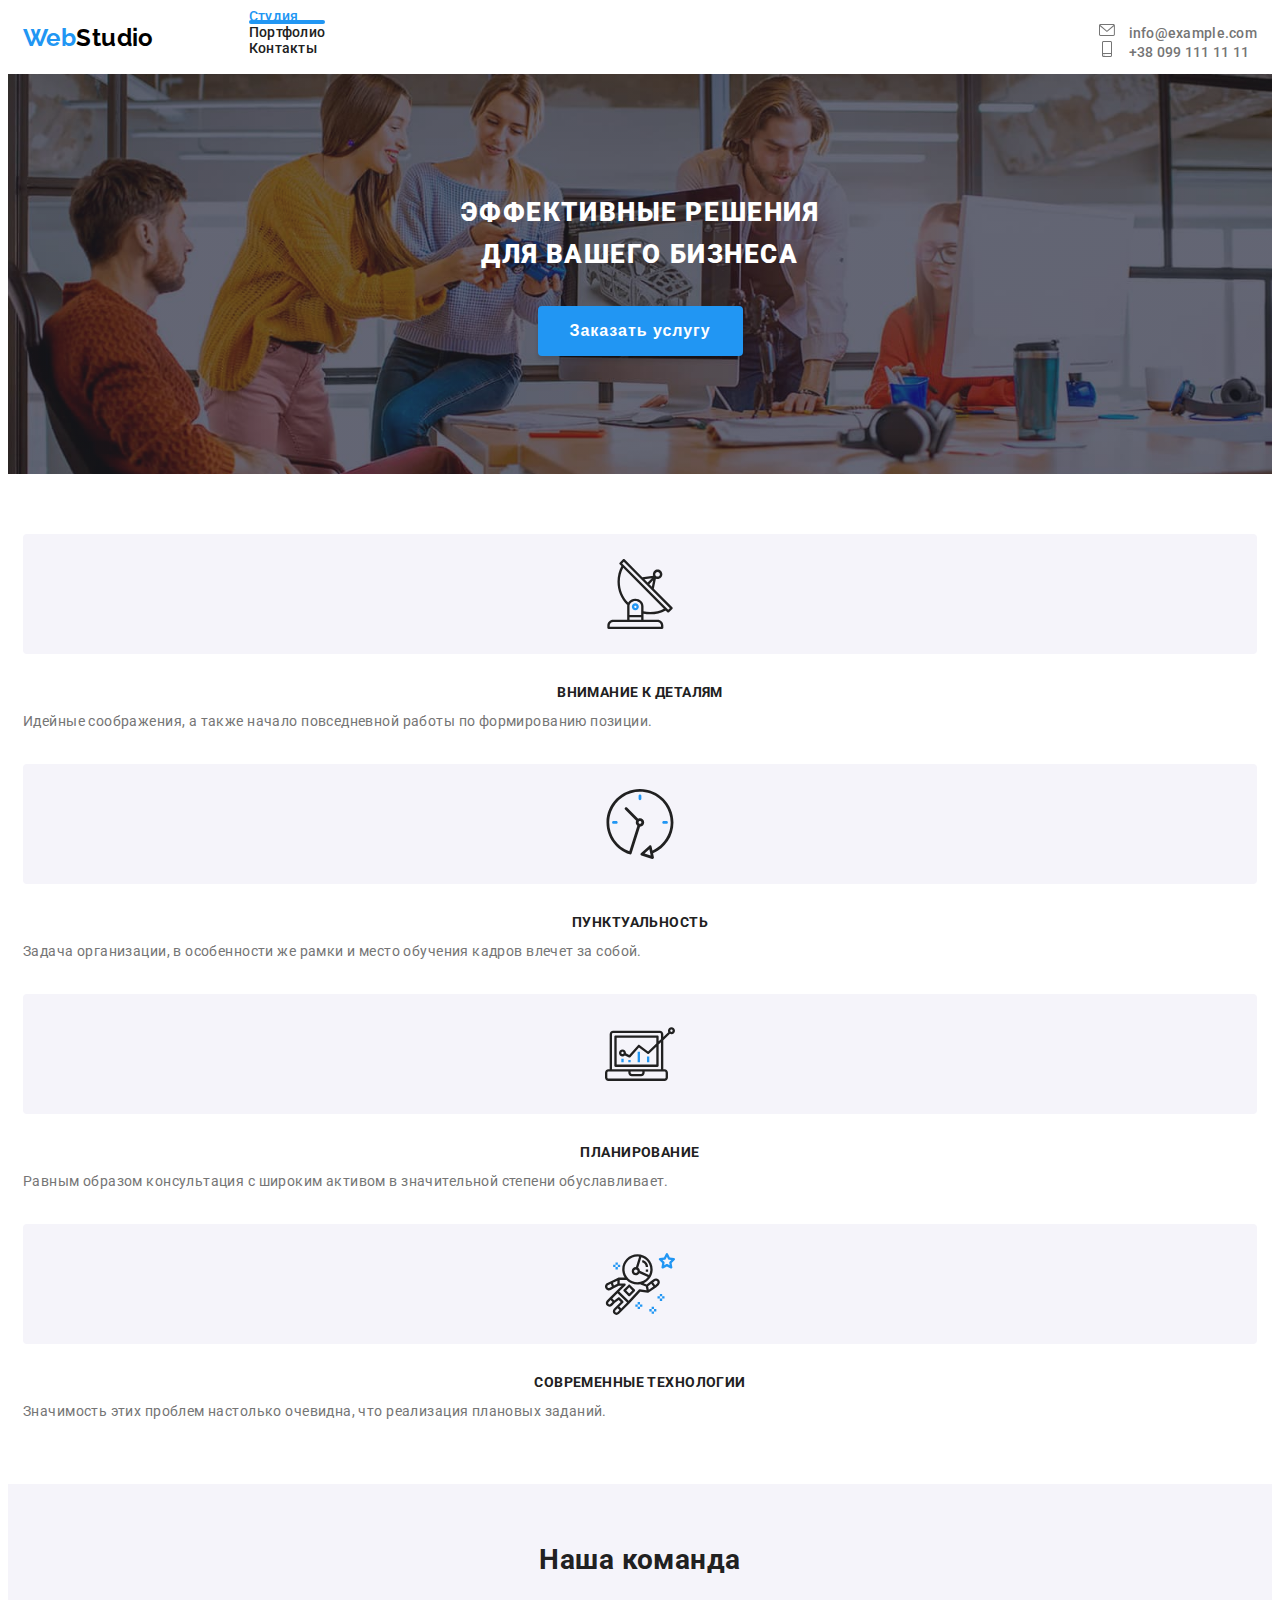
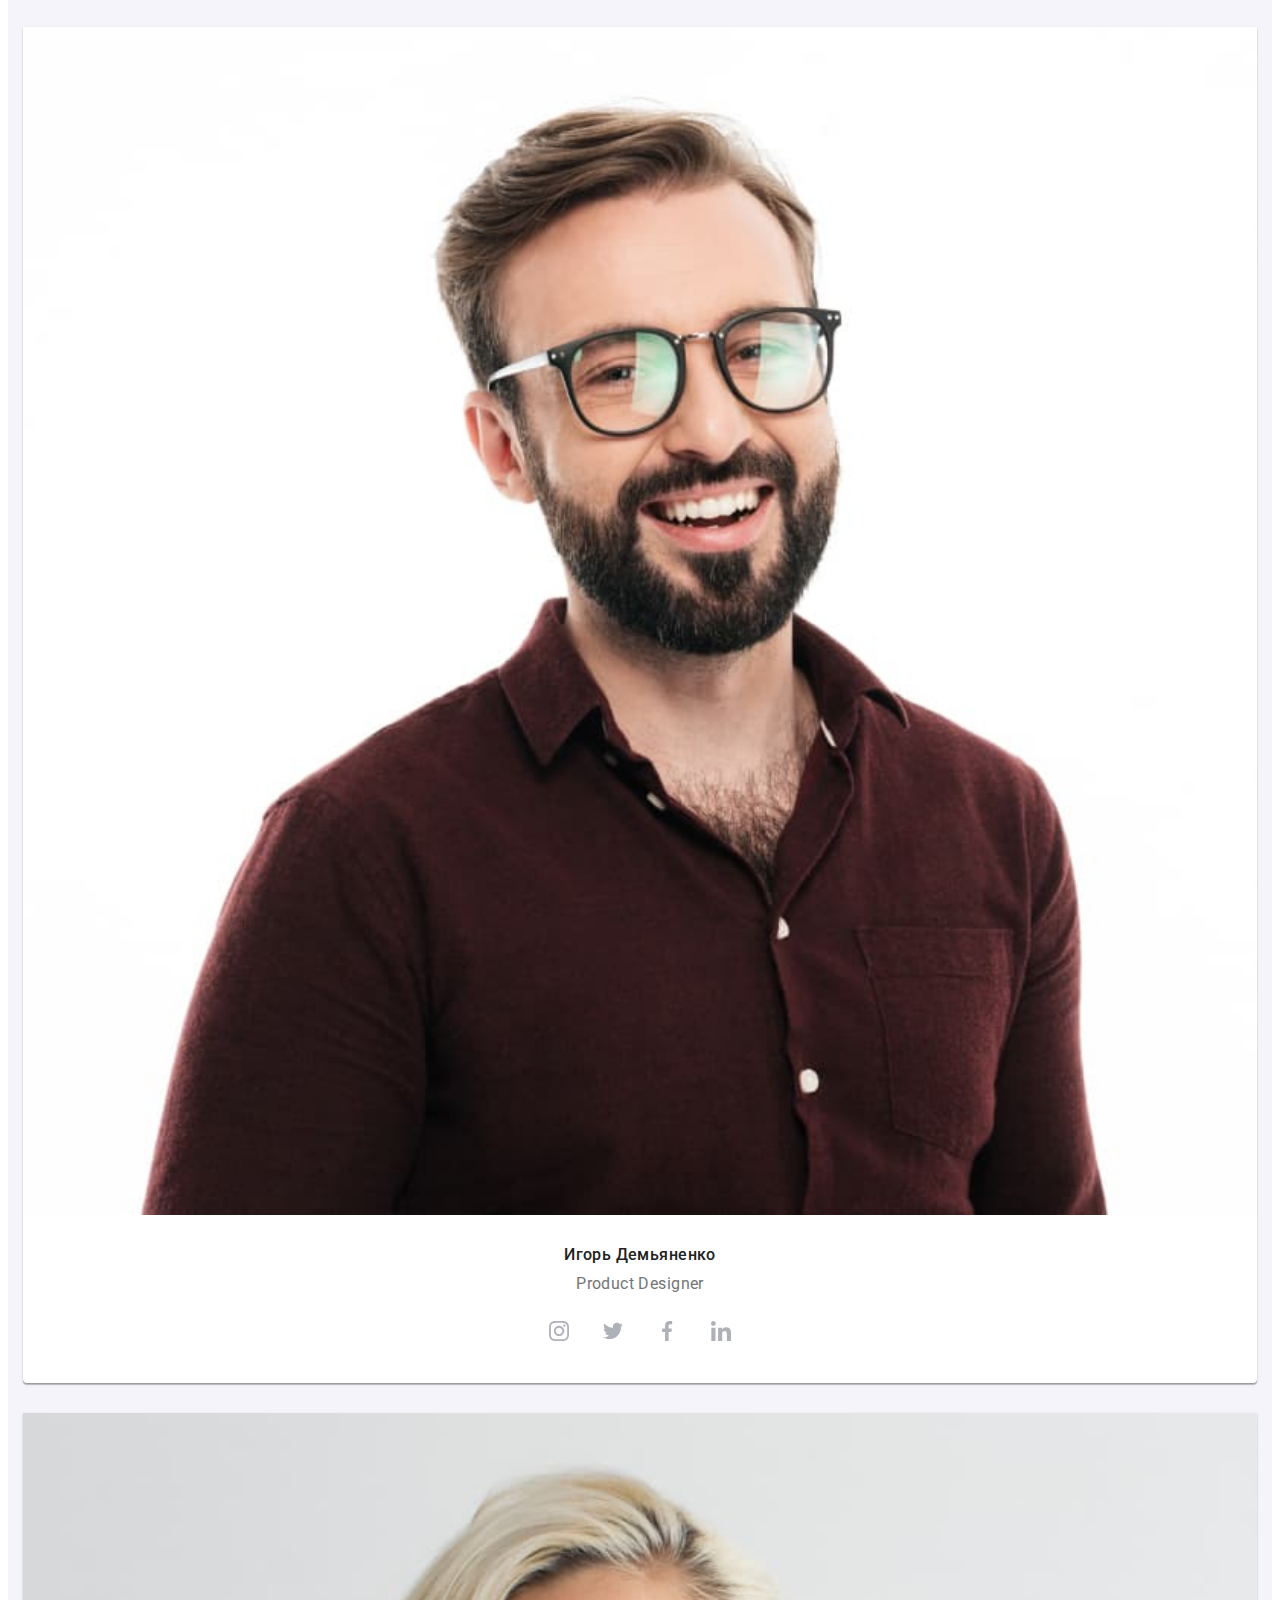
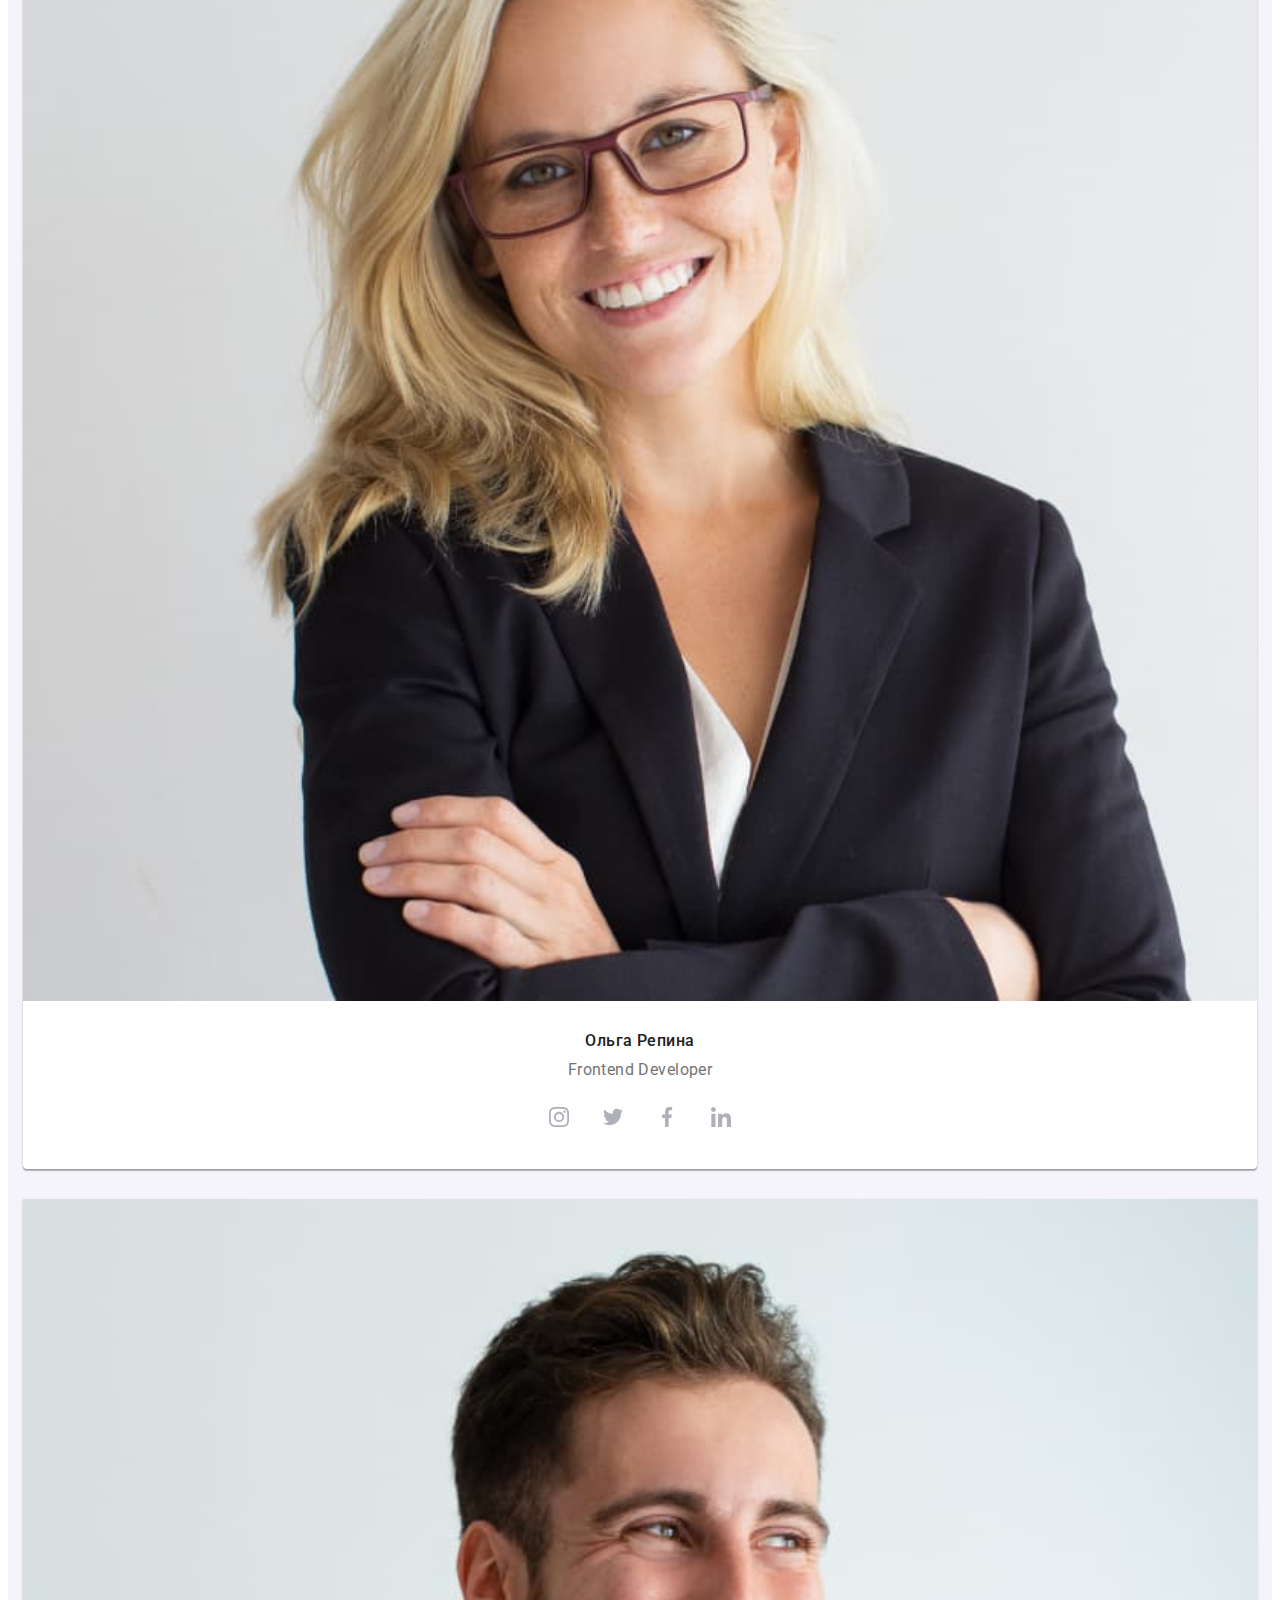
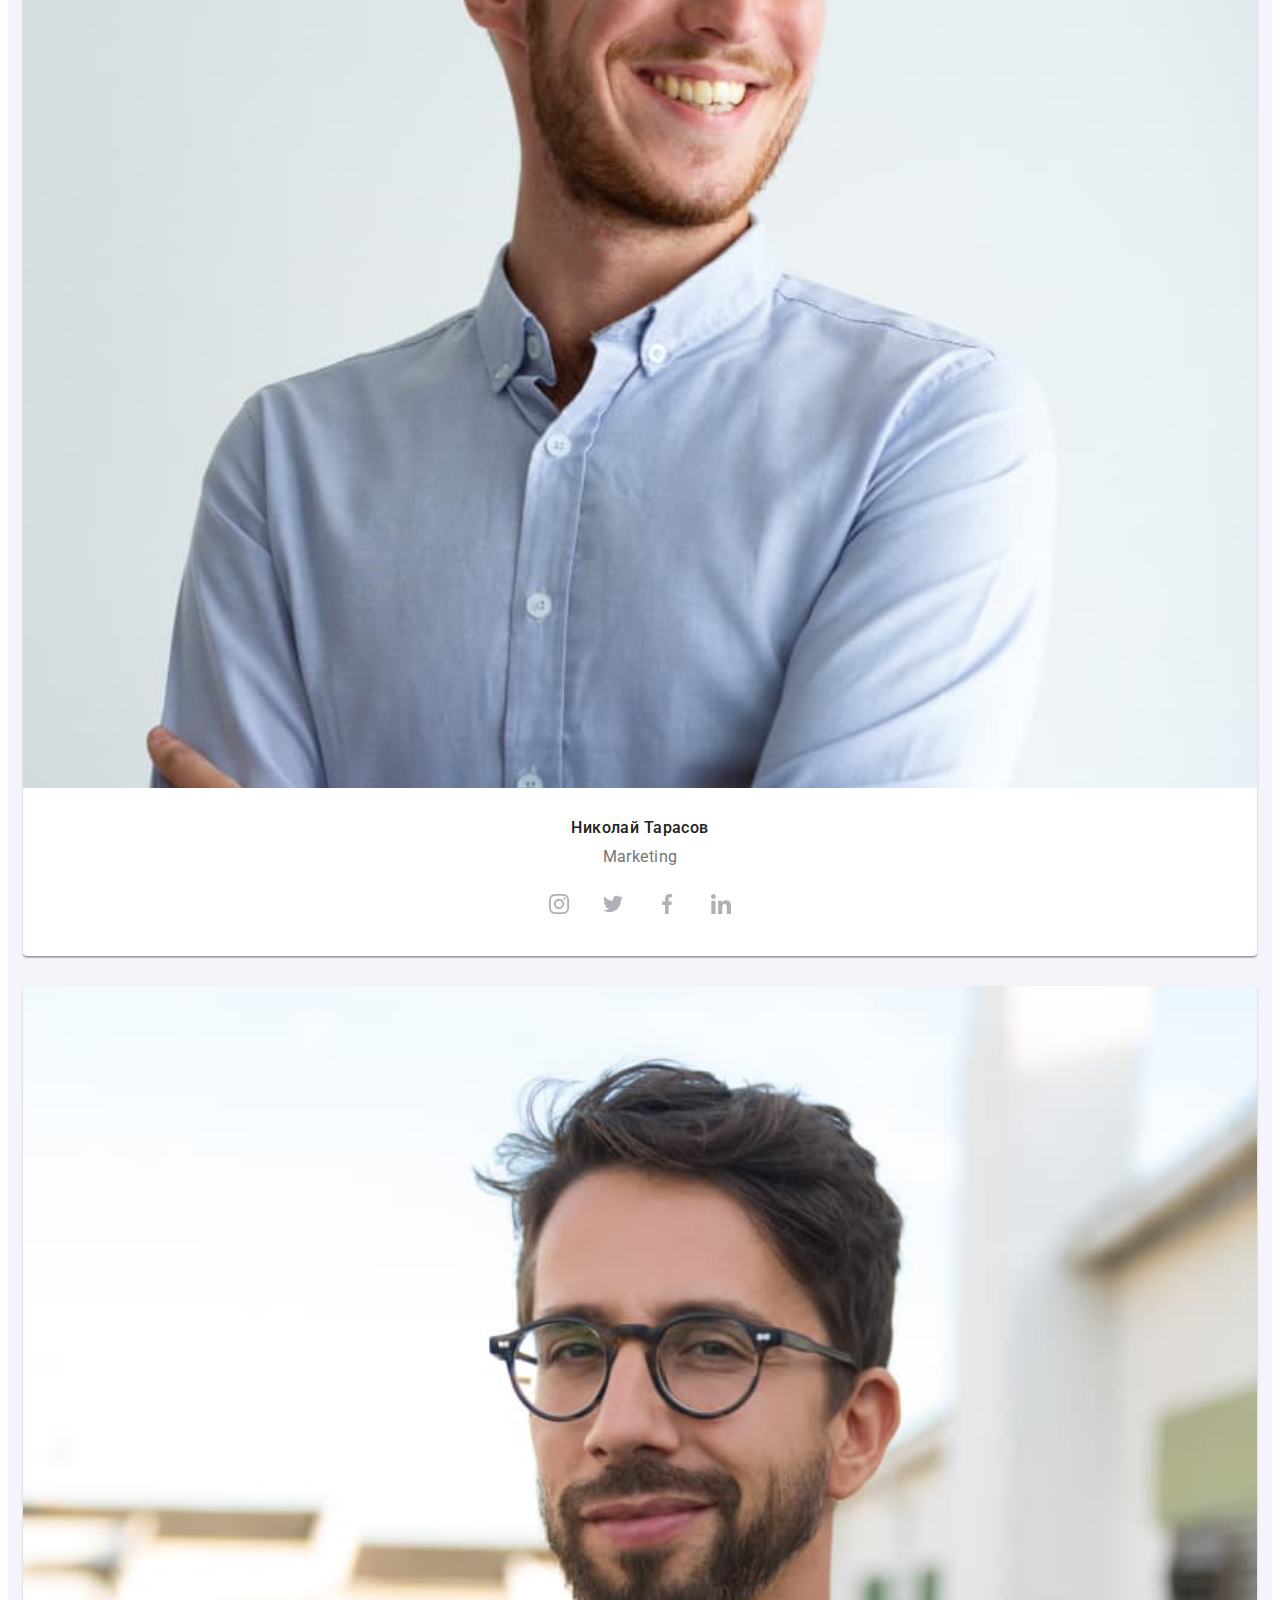
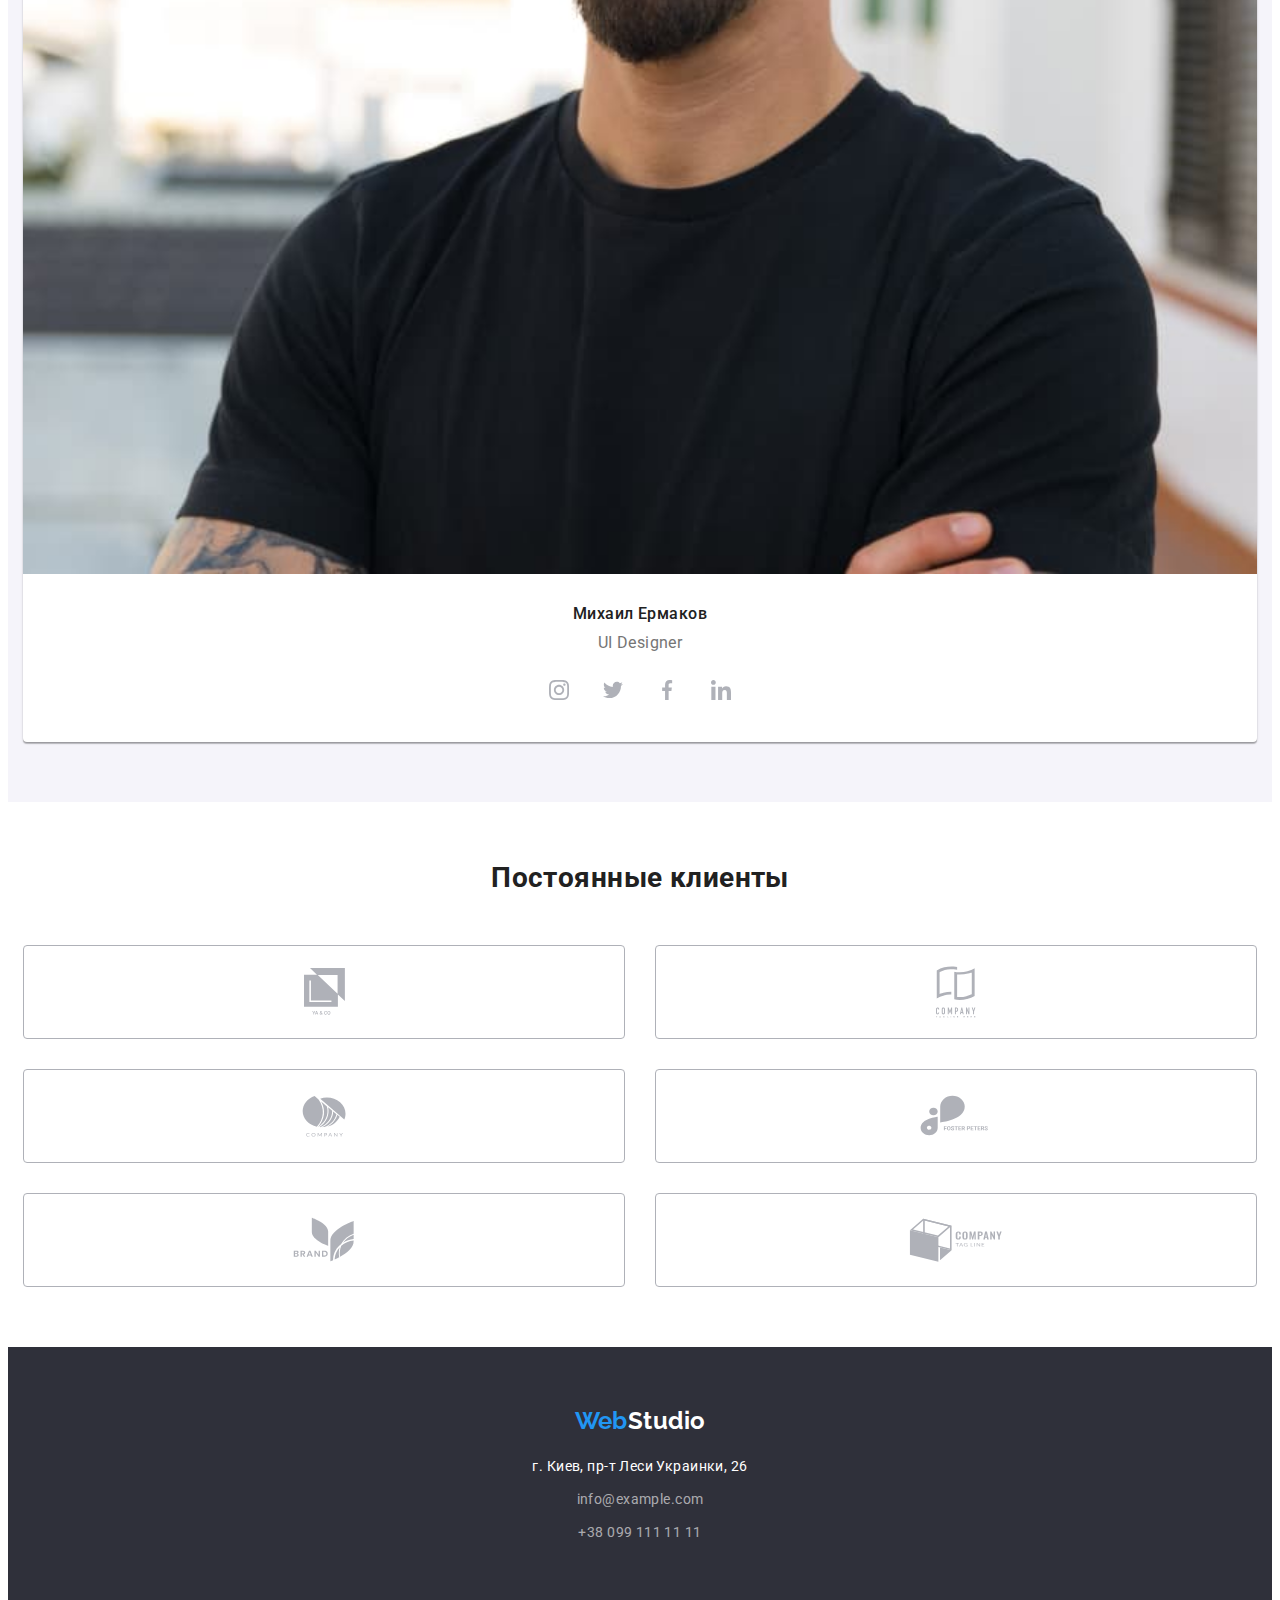
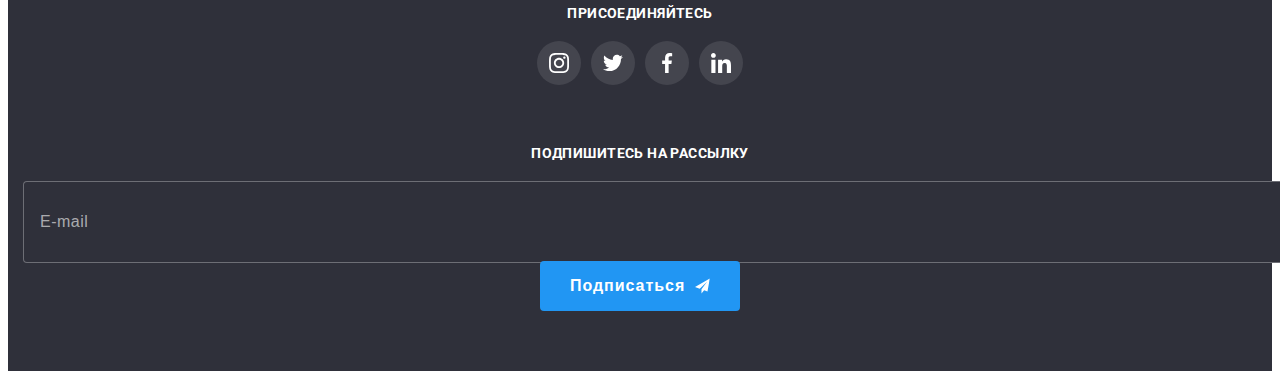
==== index.html @ 0d7229c4 "mobile step 1" ====
<!DOCTYPE html>
<html lang="ru">
  <head>
    <meta charset="UTF-8" />
    <meta http-equiv="X-UA-Compatible" content="IE=edge" />
    <meta name="viewport" content="width=device-width, initial-scale=1.0" />
    <!-- Fonts -->
    <link rel="preconnect" href="https://fonts.googleapis.com" />
    <link rel="preconnect" href="https://fonts.gstatic.com" crossorigin />
    <link
      href="https://fonts.googleapis.com/css2?family=Raleway:wght@700&family=Roboto:wght@400;500;700;900&display=swap"
      rel="stylesheet"
    />
    <!-- Nomalize -->
    <!-- <link rel="stylesheet" type="text/css" href="./css/normalize.css" /> -->
    <link
      rel="stylesheet"
      href="https://cdnjs.cloudflare.com/ajax/libs/modern-normalize/1.1.0/modern-normalize.min.css"
      integrity="sha512-wpPYUAdjBVSE4KJnH1VR1HeZfpl1ub8YT/NKx4PuQ5NmX2tKuGu6U/JRp5y+Y8XG2tV+wKQpNHVUX03MfMFn9Q=="
      crossorigin="anonymous"
      referrerpolicy="no-referrer"
    />
    <!-- Styles -->
    <!-- <link rel="stylesheet" type="text/css" href="./css/styles.css" /> -->
    <link rel="stylesheet" type="text/css" href="./css/main.min.css">
    <title>WebStudio</title>
  </head>

  <body>
    <header class="page-header">
      <div class="page-header__container container">
        <a href="./" class="site-logo page-header__site-logo">
          Web<span class="site-logo--dark">Studio</span>
        </a>
        <button 
          class="menu-button"
          type="button" 
          aria-expanded="false"
          aria-controls="menu-container"
          data-menu-button>
          <svg 
            class="menu" 
            width="32" 
            height="32" 
            aria-label="Переключатель мобильного меню">
            <use class="icon-close" href="./images/icon.svg#close" />
            <use class="icon-menu" href="./images/icon.svg#menu" />
          </svg>
        </button>
        <div class="menu-container" id="menu-container" data-menu>
          <nav class="site-navigation">
            <ul class="site-navigation__list">
              <li class="site-navigation__item">
                <a href="./" class="site-navigation__link page-header__link current"> Студия</a>
              </li>
              <li class="site-navigation__item">
                <a href="./portfolio.html" class="site-navigation__link page-header__link">Портфолио</a>
              </li>
              <li class="site-navigation__item">
                <a href="#" class="site-navigation__link page-header__link">Контакты</a>
              </li>
            </ul>
          </nav>
          <ul class="contacts">
            <li class="contacts__item">
              <a href="mailto:info@example.com" class="contacts__link page-header__link">
                <svg class="contacts__icon" width="16" height="16">
                  <use href="./images/icon.svg#envelope" />
                </svg>
                info@example.com
              </a>
            </li>
            <li class="contacts__item">
              <a href="tel:+380991111111" class="contacts__link page-header__link">
                <svg class="contacts__icon" width="16" height="16">
                  <use href="./images/icon.svg#smartphone" />
                </svg>
                +38 099 111 11 11
              </a>
            </li>
          </ul>
        </div>
      </div>
    </header>
    <main>
      <section class="primary">
        <div class="primary__container container">
          <h1 class="primary__title">
            Эффективные решения <br/> для вашего бизнеса
          </h1>
          <button class="primary__button" type="button" data-modal-open>
            Заказать услугу
          </button>
        </div>
      </section>
      <section class="our-edge">
        <div class="container">
          <h2 class="visually-hidden">Наши преимущества</h2>
          <ul class="our-edge__list">
            <li class="our-edge__item">
              <div class="our-edge__icon-thumb">
                <svg class="our-edge__icon" width="70" height="70">
                  <use href="./images/icon.svg#antenna" />
                </svg>
              </div>
              <h3 class="our-edge__title">Внимание к деталям</h3>
              <p class="our-edge__description">
                Идейные соображения, а также начало повседневной работы по
                формированию позиции.
              </p>
            </li>
            <li class="our-edge__item">
              <div class="our-edge__icon-thumb">
                <svg class="our-edge__icon" width="70" height="70">
                  <use href="./images/icon.svg#clock"/>
                </svg>
              </div>
              <h3 class="our-edge__title">Пунктуальность</h3>
              <p class="our-edge__description">
                Задача организации, в особенности же рамки и место обучения
                кадров влечет за собой.
              </p>
            </li>
            <li class="our-edge__item">
              <div class="our-edge__icon-thumb">
                <svg class="our-edge__icon" width="70" height="70">
                  <use href="./images/icon.svg#diagram" />
                </svg>
              </div>
              <h3 class="our-edge__title">Планирование</h3>
              <p class="our-edge__description">
                Равным образом консультация с широким активом в значительной
                степени обуславливает.
              </p>
            </li>
            <li class="our-edge__item">
              <div class="our-edge__icon-thumb">
                <svg class="our-edge__icon" width="70" height="70">
                  <use href="./images/icon.svg#astronaut" />
                </svg>
              </div> 
              <h3 class="our-edge__title">Современные технологии</h3>
              <p class="our-edge__description">
                Значимость этих проблем настолько очевидна, что реализация
                плановых заданий.
              </p>
            </li>
          </ul>
        </div>
      </section>
      <section class="whot-do">
        <div class="container">
          <h2 class="whot-do__title">Чем мы занимаемся</h2>
          <ul class="whot-do__list">
            <li class="whot-do__item">
              <div class="whot-do__thumb">
                <img
                src="./images//whot-do/box_1.jpg"
                alt="Изображение разработки десктопного приложения"
                width="370"
                />
                <p class="whot-do__text">Десктопные приложения</p>
              </div>
            </li>
            <li class="whot-do__item">
              <div class="whot-do__thumb">
                <img
                src="./images//whot-do/box_2.jpg"
                alt="Изображение разработки мобильного приложения"
                width="370"
                />
                <p class="whot-do__text">Мобильные приложения</p>
            </div>
            </li>
            <li class="whot-do__item">
              <div class="whot-do__thumb">
                <img
                src="./images//whot-do/box_3.jpg"
                alt="Изображение разработки дизайна"
                width="370"
                />
                <p class="whot-do__text">Дизайнерские решения</p>
            </div>
            </li>
          </ul>
        </div>
      </section>
      <section class="our-team">
        <div class="container">
          <h2 class="our-team__title">Наша команда</h2>
          <ul class="our-team__list">
            <li class="our-team__item">
              <div class="team-membem">
                <img
                  class="team-member__photo"
                  src="./images/team/team_img_1.jpg"
                  alt="Фотография специалиста Игоря Демьяненко"
                  width="270"
                />
                <div class="team-member__description">
                  <h3 class="team-member__title">Игорь Демьяненко</h3>
                  <p lang="en" class="team-member__position">Product Designer</p>
                  <ul class="social-contacts">
                    <li class="social-contacts__item">
                      <a
                        class="social-link team-member__social-link"
                        href="https://www.instagram.com"
                        target="_blank"
                        rel="noopener noreferrer"
                        aria-label="instagram"
                      >
                        <svg class="social-link__icon" width="20" height="20">
                          <use href="./images/icon.svg#instagram" />
                        </svg>
                      </a>
                    </li>
                    <li class="social-contacts__item">
                      <a
                        class="social-link team-member__social-link"
                        href="https://twitter.com"
                        target="_blank"
                        rel="noopener noreferrer"
                        aria-label="twitter"
                      >
                        <svg class="social-link__icon" width="20" height="20">
                          <use href="./images/icon.svg#twitter" />
                        </svg>
                      </a>
                    </li>
                    <li class="social-contacts__item">
                      <a
                        class="social-link team-member__social-link"
                        href="https://www.facebook.com"
                        target="_blank"
                        rel="noopener noreferrer"
                        aria-label="facebook"
                      >
                        <svg class="social-link__icon" width="20" height="20">
                          <use href="./images/icon.svg#facebook" />
                        </svg>
                      </a>
                    </li>
                    <li class="social-contacts__item">
                      <a
                        class="social-link team-member__social-link"
                        href="https://www.linkedin.com"
                        target="_blank"
                        rel="noopener noreferrer"
                        aria-label="linkedin"
                      >
                        <svg class="social-link__icon" width="20" height="20">
                          <use href="./images/icon.svg#linkedin" />
                        </svg>
                      </a>
                    </li>
                  </ul>
                </div>
              </div>
            </li>
            <li class="our-team__item">
              <div class="team-member">
                <img
                class="team-member__photo"
                src="./images/team/team_img_2.jpg"
                alt="Фотография специалиста Ольги Репиной"
                width="270"
                />
                <div class="team-member__description">
                  <h3 class="team-member__title">Ольга Репина</h3>
                  <p lang="en" class="team-member__position">Frontend Developer</p>
                  <ul class="social-contacts">
                    <li class="social-contacts__item">
                      <a
                        class="social-link team-member__social-link"
                        href="https://www.instagram.com"
                        target="_blank"
                        rel="noopener noreferrer"
                        aria-label="instagram"
                      >
                        <svg class="social-link__icon" width="20" height="20">
                          <use href="./images/icon.svg#instagram" />
                        </svg>
                      </a>
                    </li>
                    <li class="social-contacts__item">
                      <a
                        class="social-link team-member__social-link"
                        href="https://twitter.com"
                        target="_blank"
                        rel="noopener noreferrer"
                        aria-label="twitter"
                      >
                        <svg class="social-link__icon" width="20" height="20">
                          <use href="./images/icon.svg#twitter" />
                        </svg>
                      </a>
                    </li>
                    <li class="social-contacts__item">
                      <a
                        class="social-link team-member__social-link"
                        href="https://www.facebook.com"
                        target="_blank"
                        rel="noopener noreferrer"
                        aria-label="facebook"
                      >
                        <svg class="social-link__icon" width="20" height="20">
                          <use href="./images/icon.svg#facebook" />
                        </svg>
                      </a>
                    </li>
                    <li class="social-contacts__item">
                      <a
                        class="social-link team-member__social-link"
                        href="https://www.linkedin.com"
                        target="_blank"
                        rel="noopener noreferrer"
                        aria-label="linkedin"
                      >
                        <svg class="social-link__icon" width="20" height="20">
                          <use href="./images/icon.svg#linkedin" />
                        </svg>
                      </a>
                    </li>
                  </ul>
              </div>
              </div>
            </li>
            <li class="our-team__item">
              <div class="team-member">
                <img
                class="team-member__photo"
                src="./images/team/team_img_3.jpg"
                alt="Фотография специалиста Николая Тарасова"
                width="270"
                />
                <div class="team-member__description">
                  <h3 class="team-member__title">Николай Тарасов</h3>
                  <p lang="en" class="team-member__position">Marketing</p>
                  <ul class="social-contacts">
                    <li class="social-contacts__item">
                      <a
                        class="social-link team-member__social-link"
                        href="https://www.instagram.com"
                        target="_blank"
                        rel="noopener noreferrer"
                        aria-label="instagram"
                      >
                        <svg class="social-link__icon" width="20" height="20">
                          <use href="./images/icon.svg#instagram" />
                        </svg>
                      </a>
                    </li>
                    <li class="social-contacts__item">
                      <a
                        class="social-link team-member__social-link"
                        href="https://twitter.com"
                        target="_blank"
                        rel="noopener noreferrer"
                        aria-label="twitter"
                      >
                        <svg class="social-link__icon" width="20" height="20">
                          <use href="./images/icon.svg#twitter" />
                        </svg>
                      </a>
                    </li>
                    <li class="social-contacts__item">
                      <a
                        class="social-link team-member__social-link"
                        href="https://www.facebook.com"
                        target="_blank"
                        rel="noopener noreferrer"
                        aria-label="facebook"
                      >
                        <svg class="social-link__icon" width="20" height="20">
                          <use href="./images/icon.svg#facebook" />
                        </svg>
                      </a>
                    </li>
                    <li class="social-contacts__item">
                      <a
                        class="social-link team-member__social-link"
                        href="https://www.linkedin.com"
                        target="_blank"
                        rel="noopener noreferrer"
                        aria-label="linkedin"
                      >
                        <svg class="social-link__icon" width="20" height="20">
                          <use href="./images/icon.svg#linkedin" />
                        </svg>
                      </a>
                    </li>
                  </ul>
                </div>
              </div>
            </li>
            <li class="our-team__item">
              <div class="team-member">
                <img
                class="team-member__photo"
                src="./images/team/team_img_4.jpg"
                alt="Фотография специалиста Михаила Ермакова"
                width="270"
                />
                <div class="team-member__description">
                  <h3 class="team-member__title">Михаил Ермаков</h3>
                  <p lang="en" class="team-member__position">UI Designer</p>
                  <ul class="social-contacts">
                    <li class="social-contacts__item">
                      <a
                        class="social-link team-member__social-link"
                        href="https://www.instagram.com"
                        target="_blank"
                        rel="noopener noreferrer"
                        aria-label="instagram"
                      >
                        <svg class="contacts-social__icon" width="20" height="20">
                          <use href="./images/icon.svg#instagram" />
                        </svg>
                      </a>
                    </li>
                    <li class="social-contacts__item">
                      <a
                        class="social-link team-member__social-link"
                        href="https://twitter.com"
                        target="_blank"
                        rel="noopener noreferrer"
                        aria-label="twitter"
                      >
                        <svg class="social-link__icon" width="20" height="20">
                          <use href="./images/icon.svg#twitter" />
                        </svg>
                      </a>
                    </li>
                    <li class="social-contacts__item">
                      <a
                        class="social-link team-member__social-link"
                        href="https://www.facebook.com"
                        target="_blank"
                        rel="noopener noreferrer"
                        aria-label="facebook"
                      >
                        <svg class="contacts-social__icon" width="20" height="20">
                          <use href="./images/icon.svg#facebook" />
                        </svg>
                      </a>
                    </li>
                    <li class="social-contacts__item">
                      <a
                        class="social-link team-member__social-link"
                        href="https://www.linkedin.com"
                        target="_blank"
                        rel="noopener noreferrer"
                        aria-label="linkedin"
                      >
                        <svg class="social-link__icon" width="20" height="20">
                          <use href="./images/icon.svg#linkedin" />
                        </svg>
                      </a>
                    </li>
                  </ul>
                </div>
              </div>
            </li>
          </ul>
        </div>
      </section>
      <section class="our-clients">
        <div class="container">
          <h3 class="our-clients__title">Постоянные клиенты</h3>
          <ul class="our-clients__list">
            <li class="our-clients__item">
              <a class="our-client" href="#" aria-label="company one">
                <svg class="our-client__icon" width="41" height="47">
                  <use href="./images/icon.svg#logo-1" />
                </svg>
              </a>
            </li>
            <li class="our-clients__item">
              <a class="our-client" href="#" aria-label="company two">
                <svg class="our-client__icon" width="40" height="52">
                  <use href="./images/icon.svg#logo-2" />
                </svg>
              </a>
            </li>
            <li class="our-clients__item">
              <a class="our-client" href="#" aria-label="company three">
                <svg class="our-client__icon" width="44" height="42">
                  <use href="./images/icon.svg#logo-3" />
                </svg>
              </a>
            </li>
            <li class="our-clients__item">
              <a class="our-client" href="#" aria-label="company four">
                <svg class="our-client__icon" width="85" height="41">
                  <use href="./images/icon.svg#logo-4" />
                </svg>
              </a>
            </li>
            <li class="our-clients__item">
              <a class="our-client" href="#" aria-label="company five">
                <svg class="our-client__icon" width="62" height="45">
                  <use href="./images/icon.svg#logo-5" />
                </svg>
              </a>
            </li>
            <li class="our-clients__item">
              <a class="our-client" href="#" aria-label="company six">
                <svg class="our-client__icon" width="94" height="44">
                  <use href="./images/icon.svg#logo-6" />
                </svg>
              </a>
            </li>
          </ul>
        </div>
      </section>
    </main>
    <footer class="page-footer">
      <div class="container">
        <ul class="page-footer__list">
          <li class="page-footer__item">
            <a href="./" class="site-logo page-footer__site-logo">
              Web<span class="site-logo--light">Studio</span>
            </a>
            <address class="address">
              <ul class="address__list">
                <li class="address__item">г. Киев, пр-т Леси Украинки, 26</li>
                <li class="address__item">
                  <a href="mailto:info@example.com" class="address__link"
                    >info@example.com</a
                  >
                </li>
                <li class="address__item">
                  <a href="tel:+380991111111" class="address__link">+38 099 111 11 11</a>
                </li>
              </ul>
            </address>
          </li>
          <li class="page-footer__item">
            <p class="page-footer__uppertitle">Присоединяйтесь</p>
            <ul class="social-contacts">
              <li class="social-contacts__item">
                <a
                  class="social-link social-link--theme-dark"
                  href="https://www.instagram.com"
                  target="_blank"
                  rel="noopener noreferrer"
                  aria-label="instagram"
                >
                  <svg class="social-link__icon" width="20" height="20">
                    <use href="./images/icon.svg#instagram" />
                  </svg>
                </a>
              </li>
              <li class="social-contacts__item" >
                <a
                  class="social-link social-link--theme-dark"
                  href="https://twitter.com"
                  target="_blank"
                  rel="noopener noreferrer"
                  aria-label="twitter"
                >
                  <svg class="social-link__icon" width="20" height="20">
                    <use href="./images/icon.svg#twitter" />
                  </svg>
              </a>
              </li>
              <li class="social-contacts__item">
                <a
                  class="social-link social-link--theme-dark"
                  href="https://www.facebook.com"
                  target="_blank"
                  rel="noopener noreferrer"
                  aria-label="facebook"
                >
                  <svg class="social-link__icon" width="20" height="20">
                    <use href="./images/icon.svg#facebook" />
                  </svg>
                </a>
              </li>
              <li class="social-contacts__item">
                <a
                  class="social-link social-link--theme-dark"
                  href="https://www.linkedin.com"
                  target="_blank"
                  rel="noopener noreferrer"
                  aria-label="linkedin"
                >
                  <svg class="social-link__icon" width="20" height="20">
                    <use href="./images/icon.svg#linkedin" />
                  </svg>
                </a>
              </li>
            </ul>
          </li>
          <li class="page-footer__item">
            <p class="page-footer__uppertitle">Подпишитесь на рассылку</p>
            <form class="form-subscribe" name="form-subscribe">
              <label class="form-subscribe__label">
                <input class="form-subscribe__input" type="email" name="email-subscribe" placeholder="E-mail">
              </label>
              <button class="form-subscribe__button" type="submit" >
                Подписаться
                <svg class="form-subscribe__icon" width="24" height="24">
                  <use href="./images/icon.svg#send" />
                </svg>
              </button>
            </form>
          </li>
        </ul>
      </div>
    </footer>
    <!-- Modal -->
    <div class="backdrop backdrop--is-hidden" data-modal>
      <div class="modal">
        <button class="modal__button modal__button--close" type="button" data-modal-close>
            <svg width="18" height="18">
                <use href="./images/icon.svg#close" />
            </svg>
        </button>
        <p class="modal__title">Оставьте свои данные, мы вам перезвоним</p>
        <form class="form-service_order" name="form-service_order" autocomplete="off" method="POST">
            <label class="formfield-label">
              <span>Имя</span>
              <div class="formfield-input-wrap">
                <input class="formfield-input" type="text" name="name" autocomplete="on" placeholder=" ">
                <svg class="formfield-input-wrap__icon" width="18" height="18">
                  <use href="./images/icon.svg#person" />
                </svg> 
              </div>
            </label>
            <label class="formfield-label">
              <span>Телефон</span>
              <div class="formfield-input-wrap">
                <input class="formfield-input" type="tel" name="phone_number" placeholder=" ">
                <svg class="formfield-input-wrap__icon" width="18" height="18">
                  <use href="./images/icon.svg#phone" />
                </svg>
              </div>
            </label>
            <label class="formfield-label">
              <span>Почта</span>
              <div class="formfield-input-wrap">
                <input class="formfield-input" type="email" name="email" autocomplete="on" placeholder=" ">
                <svg class="formfield-input-wrap__icon" width="18" height="18">
                  <use href="./images/icon.svg#email" />
                    </svg>
                </div>
            </label>
            <label class="formfield-label">
                Комментарий
                <textarea class="formfield-textarea" name="comment" rows=6 placeholder="Введите текст"></textarea>
            </label>
            <div class="form-service_order--centered">
              <div class="form-service_order--concord">
                <label class="formfield-label form-service_order__label--concord">
                  <input class="formfield-checkbox visually-hidden" type="checkbox" name="checkbox_concord" value="true">
                  <span class="formfield-checkbox-icon"></span>
                  Соглашаюсь с рассылкой и принимаю
                </label>
                <a class="formfield-checkbox-link" href="#">Условия договора</a>
              </div>
              <button class="form-service_order__button-submit" type="submit">
                Отправить
              </button>
            </div>
        </form>
      </div>
    </div>
    <!-- JS -->
    <script src="./js/menu.js"></script>
    <script src="./js/modal.js"></script>
  </body>
</html>
---- css/styles.css ----
:root {
  --background-dark-color: #2f303a; /* rgb(47, 48, 58) */ 
  /*--background-dark-color: #C4C4C4; rgb(196, 196, 196);*/

  --background-light-color: #f5f4fa; /* rgb(245, 244, 250); */
  --primary-dark-color: #212121; /* rgb(33, 33, 33)*/
  --primary-light-color: #757575; /*rgb(117, 117, 117)*/
  --accent-light-color: #2196f3; /* rgb(33, 150, 243) */
  --accent-light-alfa-color: rgb(33, 150, 243, 0.9);
  --accent-dark-color: #000000; /* rgb(0,0,0) */
  --main-light-color: #ffffff; /* rgb(255,255,255) */
  --main-light-alfa-color: rgba(255, 255, 255, 0.6);

  --accent-link-color :#afb1b8; /* rgb(175, 177, 184); */

  /* for grid  */
  --margin-set-gap: 30px;

  /* transition */
  --main-transition-duration: 250ms;
  --main-transition-timing-function: cubic-bezier(0.4, 0, 0.2, 1);
}

body {
  font-family: "Roboto", sans-serif;
  font-style: normal;
  font-weight: 400;
  font-size: 14px;
  letter-spacing: 0.03em;

  color: var(--primary-dark-color);
  background-color: var(--main-light-color);
}

img{
  display: block;
  padding: 0;
  }

/* Common Styles */

.link {
  text-decoration: none;

  color: inherit;

  transition: var(--main-transition-duration) var(--main-transition-timing-function);
  transition-property: color, fill;
}

.social-link {
  display: flex;
  justify-content: center;
  align-items: center;

  width: 44px;
  height: 44px;

  border-radius: 50%;

  fill: var(--accent-link-color);

  transition: var(--main-transition-duration) var(--main-transition-timing-function);
  transition-property: fill, background-color;
}

.social-link--theme-dark {
  fill: var(--main-light-color);
  background-color: rgba(255, 255, 255, 0.1);
}

.list {
  list-style: none;
}

.button {
  color: var(--main-light-color);
  background-color: var(--accent-light-color);

  border: none;
  border-radius: 4px;
  border-color: transparent;

  cursor: pointer;
}

.title {
  margin-top: 0;
  margin-bottom: 50px;

  font-weight: 700;
  font-size: 36px;
  line-height: 1.167;
  text-align: center;
}

.current {
  color: var(--accent-light-color);
}

/* Семантическое скрытие элементов */
.visually-hidden {
  position: absolute;
  white-space: nowrap;
  width: 1px;
  height: 1px;
  overflow: hidden;
  border: 0;
  padding: 0;
  clip: rect(0 0 0 0);
  clip-path: inset(50%);
  margin: -1px;
}

/**/

.container {
  margin-left: auto;
  margin-right: auto;
  padding-right: 15px;
  padding-left: 15px;

  width: 1200px;
}

.section {
  padding-top: 94px;
  padding-bottom: 94px;
}

/*  */
.page-header{
  --color-header-border : #ECECEC;
  border-bottom: 1px solid var(--color-header-border);
}

.page-header__container {
  display: flex;
  justify-content: space-between;
  align-items: center;
}

.page-header__logo{
  padding-top: 10px;
  padding-bottom: 10px;
}

.site-navigation{
  display: flex;
  align-items: center;
}

.site-logo {
  display: block;

  font-family: "Raleway", sans-serif;
  font-weight: 700;
  font-size: 26px;
  line-height: 1.192;

  color: var(--accent-light-color);
}

.site-logo--black {
  color: var(--accent-dark-color);
}

.site-logo--white {
  color: var(--main-light-color);
}


.site-navigation__list {
  display: flex;

  margin-top: 0;
  margin-bottom: 0;
  margin-left: 95px;
  padding-left: 0;
}

.site-navigation__item {
  position: relative;
  margin-right: 50px;

  align-items: center;
}

.site-navigation__item:last-child {
  margin-right: 0;
}

.site-navigation__item.current::after{
  content: '';

  position: absolute;
  left: 0;
  bottom: 0;

  width: 100%;
  height: 4px;

  background-color: var(--accent-light-color);
  border-radius: 2px;
}

.site-navigation__link {
  display: block;

  padding-top: 32px;
  padding-bottom: 32px;

  font-weight: 500;
  line-height: 1.143;
  letter-spacing: 0.02em;
}

.site-navigation__link:hover,
.site-navigation__link:focus {
  color: var(--accent-light-color);
  fill: var(--accent-light-color);
}

.contacts {
  display: flex;
  align-items: center;

  margin-top: 0px;
  margin-bottom: 0px;

  padding-left: 0px;
}

.contacts__item {
  margin-right: 50px;

  font-weight: 500;
  line-height: 1.143;
  letter-spacing: 0.02em;

  color: var(--primary-light-color);
  fill: var(--primary-light-color);
}

.contacts__item:last-child {
  margin-right: 0;
}

.contacts__link {
  display: inline-flex;

  padding-top: 32px;
  padding-bottom: 32px;
}

.contacts__link:hover,
.contacts__link:focus {
  color: var(--accent-light-color);
  fill: var(--accent-light-color);
}

.contacts__icon {
  margin-right: 10px;
}

/* Main */
.primary {
  --background-color: #C4C4C4;

  padding-top: 0;
  padding-bottom: 0;

  background-color: var(--background-color);
}

.primary__container {
  --color-gradient : rgba(47, 48, 58, 0.4);

  margin-top: 0px;
  margin-bottom: 0px;
  margin-right: auto;
  margin-left: auto;

  padding-top: 200px;
  padding-bottom: 200px;
  width: 1600px;
  height: 600px;

  text-align: center;

  background-image: linear-gradient(to right, var(--color-gradient), var(--color-gradient)),   url(../images/main-background.jpg);
  background-repeat: no-repeat;
  background-size: cover;
  background-position: center;
}

.primary__title {
  margin-top: 0;
  margin-bottom: 30px;

  font-weight: 900;
  font-size: 44px;
  line-height: 1.364;
  letter-spacing: 0.06em;
  text-transform: uppercase;

  color: var(--main-light-color);
}

.primary__button {
  padding: 10px 32px;

  font-weight: 700;
  font-size: 16px;
  line-height: 1.875; /* 30/16; */
  letter-spacing: 0.06em;

  box-shadow: 0px 4px 4px rgba(0, 0, 0, 0.15);
}

/* our-edge */

.our-edge {
  padding-bottom: 0;
}

.our-edge__list{
  display: flex;
  /* gap: var(--margin-set-gap); */

  margin-top: 0;
  margin-bottom: 0;
  padding-left: 0;
}

.our-edge__item {
  --count-inline: 4;
  flex-basis: calc((100% - (var(--count-inline) - 1) * var(--margin-set-gap))/var(--count-inline));
}

.our-edge__item:not(:first-child) {
  margin-left: var(--margin-set-gap);
}

.our-edge__icon-thumb {
  display: flex;
  justify-content: center;
  align-items: center;

  width: 100%;
  height: 120px;
  margin-bottom: 30px;

  background-color: var(--background-light-color);
  border-radius: 4px;
}

.our-edge__title {
  margin-top: 0;
  margin-bottom: 10px;

  font-size: inherit;
  line-height: inherit;
  text-transform: uppercase;
}

.our-edge__description {
  margin-top: 0;
  margin-bottom: 0;

  line-height: 1.714;

  color: var(--primary-light-color);
}

/* whot-do */
.whot-do__list {
  display: flex;
  gap: var(--margin-set-gap);

  margin-top: 0;
  margin-bottom: 0;

  padding-left: 0;
}

/* .whot-do__item {
  --count-inline: 3;

  margin-top: 0;
  margin-bottom: 0;
  padding: 0;

  flex-basis: calc((100% - (var(--count-inline) - 2) * var(--margin-set-gap))/var(--count-inline))
}

.whot-do__item:not(:first-child) {
  margin-left: var(--margin-set-gap);
} */

.whot-do__thumb {
  position: relative;
}

.whot-do__text {
  position: absolute;
  left: 0;
  bottom: 0;

  display: inline-flex;
  justify-content: center;
  align-items: center;
  margin: 0;

  width: 100%;
  height: 70px;

  font-size: inherit;
  line-height: 1.143;
  text-transform: uppercase;

  color: var(--main-light-color);
  background: rgba(47, 48, 58, 0.8);
}

/* our-team */

.our-team {
  background-color: var(--background-light-color);
}

.our-team__list {
  display: flex;
  /* gap: var(--margin-set-gap); */

  margin-top: 0;
  margin-bottom: 0;
  padding: 0;
}

.our-team__item {
  --count-inline: 4;
  flex-basis: calc((100% - (var(--count-inline) - 1) * var(--margin-set-gap)) / var(--count-inline));

  background-color: var(--main-light-color);

  box-shadow : 0px 1px 3px rgba(0, 0, 0, 0.12),
               0px 1px 1px rgba(0, 0, 0, 0.14),
               0px 2px 1px rgba(0, 0, 0, 0.2); 
  border-radius: 0px 0px 4px 4px;
}

.our-team__item:not(:first-child) {
  margin-left: var(--margin-set-gap);
}

.our-team__description{
  padding: 30px 32px;
}

.our-team__title {
  margin-top: 0;
  margin-bottom: 10px;

  text-align: center;

  font-weight: 500;
  font-size: 16px;
  line-height: 1.187;
}

.our-team__position {
  margin-top: 0;
  margin-bottom: 16px;

  font-size: 16px;
  line-height: 1.187;
  text-align: center;

  color: var(--primary-light-color);
}

.contacts-social {
  display: flex;

  padding-left: 0;
}

.contacts-social__item:not(:first-child) {
  margin-left: 10px;
}

/* .contacts-social__link {
  fill: var(--accent-link-color);
} */

.contacts-social__link:hover,
.contacts-social__link:focus {
  fill: var(--main-light-color);
  background-color: var(--accent-light-color);
}

.our-clients__list {
  display: flex;
  gap: var(--margin-set-gap);

  margin-top: 0;
  margin-bottom: 0;

  padding-left: 0;
}


.our-clients_link {
  display: flex;
  justify-content: center;
  align-items: center;

  width: 170px;
  height: 92px;

  fill: var(--accent-link-color);

  border: 1px solid var(--accent-link-color);
  border-radius: 4px;

  transition-property: fill, border-color;
}

.our-clients_link:hover,
.our-clients_link:focus {
  fill: var(--accent-light-color);
  border-color: var(--accent-light-color);
}

/* footer */
.page-footer{
    padding-top: 60px;
    padding-bottom: 60px;
  
    background-color: var(--background-dark-color);
}

.page-footer__list {
  display: flex;

  margin-top: 0;
  margin-bottom: 0;

  padding-left: 0;
}

.page-footer__logo{
  margin-bottom: 20px;
}

.page-footer__item:not(:first-child) {
  margin-left: 70px;
}

.page-footer__item:last-child {
  margin-left: 93px;
}

.page-footer__uppertitle{
  margin-top: 0;
  margin-bottom: 20px;

  padding-top: 12px;

  font-weight: 700;
  line-height: 1.142;
  text-transform: uppercase;

  color: var(--main-light-color);
}

.address__list {
  margin-top: 0px;
  margin-bottom: 0px;
  padding-left: 0px;
}
.address__item {
  font-style: normal;
  font-size: 14px;
  line-height: 1.714;

  color: var(--main-light-color);
}

.address__item:not(:last-child){
  margin-bottom: 9px;
}

.address__link{
  color: var(--main-light-alfa-color);
}

.address__link:hover,
.address__link:focus {
  color: var(--accent-light-color);
}

/* .form-subscribe {

} */

.form-subscribe__label {
  display: inline-flex;

  width: 360px;
  height: 50px;
}

.form-subscribe__input {
  width: 100%;
  height: 100%;

  padding: 15px 16px;

  color: var(--main-light-color);

  font-size: 16px;
  line-height: 1.25;
  letter-spacing: 0.03em;

  background-color: var(--background-dark-color);
  border: 1px solid rgba(255, 255, 255, 0.3);
  border-radius: 4px;
}

.form-subscribe__input::placeholder {
  color: rgba(255, 255, 255, 0.6);
}

.form-subscribe__button{
  display: inline-flex;
  align-items: center;
  margin-left: 12px;
  padding: 10px 30px;

  width: 200px;

  text-align: center;

  font-weight: 700;
  font-size: 16px;
  line-height: 1.875;
  letter-spacing: 0.06em;

  fill: var(--main-light-color);

  background-size: contain;

  transition: background-color var(--main-transition-duration) var(--main-transition-timing-function);
}

.form-subscribe__button:hover,
.form-subscribe__button:focus {
  --background-color : #188CE8;

  background-color: var(--background-color);
}

.form-subscribe__icon{
  margin-left: 10px;
  background-size: cover;
}

/* backdrop */

.backdrop {
  position: fixed;
  top: 0;
  left: 0;

  width: 100%;
  height: 100%;

  background: rgba(0, 0, 0, 0.2);

  opacity: 1;
  transition: opacity 250ms var(--main-transition-timing-function);
}

.is-hidden {
  opacity: 0;
  pointer-events: none;
}

/* animation */
@keyframes fadeOut {
  from {
    transform: translate(-50%, -50%) scale(1);
    opacity: 1;
    border-radius: 0;
  }
  /* 20% {
    transform: translate(100%, -50%) scale(0.7);
    opacity: 0.7;
    border-radius: 30%;
    background: var(--main-light-color);
  } */
  to {
    transform: translate(300%, -100%) scale(0.4);
    opacity: 0.7;
    border-radius: 70%;
    background: var(--accent-dark-color);
  }
}

@keyframes fadeIn {
  from {
    transform: translate(-300%, -100%) scale(0.4);
    opacity: 0.7;
    border-radius: 70%;
    background: var(--accent-dark-color);
  }
  80% {
    transform: translate(-100%, -50%) scale(0.7);
    opacity: 0.7;
    border-radius: 30%;
    background: var(--main-light-color);
  }
  to {
    transform: translate(-50%, -50%) scale(1);
    opacity: 1;
    border-radius: 0;
  }
}

.modal {
  position: absolute;
  top: 50%;
  left: 50%;

  display: block;
  width: 530px;
  height: 580px;

  margin: 0 auto;

  padding: 40px;

  background-color: var(--main-light-color);
  box-shadow: 0px 1px 3px rgba(0, 0, 0, 0.12),
              0px 1px 1px rgba(0, 0, 0, 0.14),
              0px 2px 1px rgba(0, 0, 0, 0.2);
  border-radius: 4px;

  animation: fadeIn 350ms ease-in;
  animation-fill-mode: forwards;
}


.modal__button{
  position: absolute;

  display: inline-flex;
  justify-content: center;
  align-items: center;

  padding: 0;

  width: 30px;
  height: 30px;

  background-color: var(--main-light-color);
  border: 1px solid rgba(0, 0, 0, 0.1);
  border-radius: 50%;

  transition: fill var(--main-transition-duration) var(--main-transition-timing-function);

  cursor: pointer;
}

.modal__button--close{
  top: 8px;
  right: 8px;
}

.modal__button:hover,
.modal__button:focus {
  fill: var(--accent-light-color);
}

.modal__title {
  margin-bottom: 12px;

  font-size: 20px;
  line-height: 1.15;
}

.form-service_order__position-center{
  text-align: center;
  margin-top: 20px;
}

.form-service_order__concord {
  display: flex;
  justify-content: center;
  align-items: center;

  margin-bottom: 30px;

}

.form-field {
  display: inline-flex;
  align-items: center;

  margin: 0;
}

.form-field__label{
  display: block;
  margin-bottom: 10px;

  color: var(--primary-light-color);
  fill: var(--primary-dark-color);

  transition: var(--main-transition-duration) var(--main-transition-timing-function);
  transition-property: color, fill;
}

.form-field__input-wrap {
  position: relative;
  margin-top: 5px;
  margin-bottom: 0;

  height: 40px;
}

.form-field__input {
  width: 100%;
  height: 100%; 

  padding-left: 42px;

  line-height: 1.167;
  letter-spacing: 0.01em;

  border: 1px solid rgba(33, 33, 33, 0.2);
  border-radius: 4px; 
  
  transition: var(--main-transition-duration) var(--main-transition-timing-function);
  transition-property: color, border-color;
}

.textarea {
  display: block;
  margin-top: 5px;
  padding: 12px 16px;

  resize: none;
}

.textarea::placeholder {
  color: rgba(117, 117, 117, 0.5);
}

.form-field__input:hover,
.form-field__input:focus 
{
  border-color: var(--accent-light-color);
}

.form-field__input:hover + .form-field__icon,
.form-field__input:focus + .form-field__icon,
.form-field__input:not(:placeholder-shown) .form-field__icon{
  fill: var(--accent-light-color);
}


.form-field__icon{
  position: absolute;
  top: 50%;
  left: 12px;

  transform: translateY(-50%);

  transition: var(--main-transition-duration) var(--main-transition-timing-function);
  transition-property: fill;
}

.form-field__checkbox{
  color: var(--primary-light-color);

  line-height: 1.714;
  letter-spacing: 0.03em;

  transition: border-color var(--main-transition-duration) var(--main-transition-timing-function);
}

.form-field__checkbox:hover,
.form-field__checkbox:focus {
  border-color: var(--accent-light-color);
}

.form-field__icon-checkbox{
  display: block;
  content: '';
  margin: 0;
  margin-right: 5px;

  width: 16px;
  height: 15px;

  border: 2px solid #000000;
  border-radius: 2px;
}

.form-field__checkbox-link {
  margin-left: 5px;
  text-decoration: underline;

  color: var(--accent-light-color);
}

.form-field__checkbox:hover + .form-field__icon-checkbox,
.form-field__checkbox:focus + .form-field__icon-checkbox {
  border-color: var(--accent-light-color);
}

.form-field__checkbox:checked + .form-field__icon-checkbox {
  display: block;
  
  background-color: var(--accent-light-color);
  border-color: var(--accent-light-color);
  /* background-image: url(../images/check-on.svg); */
  background-image: url("data:image/svg+xml;charset=UTF-8,%3csvg version='1.1' xmlns='http://www.w3.org/2000/svg' width='32' height='32' viewBox='0 0 32 32'%3e%3ctitle%3echeck-on%3c/title%3e%3cpath fill='%23fff' d='M8.623 16.454l-0.124-0.119-0.124 0.117-1.735 1.645 0.137 0.131 6.417 6.12 0.124-0.119 13.644-13.016-0.137-0.13-1.712-1.633-0.124 0.119-11.795 11.243-4.57-4.36z'%3e%3c/path%3e%3c/svg%3e");
  background-size: contain;
  background-origin: border-box;
}

.form-service_order__button-submit {

  padding: 10px 55px;

  width: 200px;
  height: 50px;

  text-align: center;

  font-size: 16px;
  font-weight: 700;
  line-height: 1.875;
  letter-spacing: 0.06em;

  box-shadow: 0px 4px 4px rgba(0, 0, 0, 0.15);

  fill: var(--main-light-color);

  transition: background-color var(--main-transition-duration) var(--main-transition-timing-function); 
}

.form-service_order__button-submit:hover,
.form-service_order__button-submit:focus {
  background-color: #188CE8;
}


.filter-list {
  display: flex;
  justify-content: center;

  margin-top: 0;
  margin-bottom: 50px;

  padding-left: 0;
}

.filter-list__item:not(:first-child) {
  margin-left: 8px;
}

.filter-list__button {
  padding: 6px 22px;

  font-weight: 500;
  font-size: 16px;
  line-height: 1.625; /* 26/16 */

  color: inherit;
  background-color: var(--background-light-color);

  transition: var(--main-transition-duration) var(--main-transition-timing-function); 
  transition-property: color, background-color, box-shadow;
}

.filter-list__button:hover,
.filter-list__button:focus {
  color: var(--main-light-color);
  background-color: var(--accent-light-color);
  box-shadow: 0px 3px 1px rgba(0, 0, 0, 0.1), 0px 1px 2px rgba(0, 0, 0, 0.08), 0px 2px 2px rgba(0, 0, 0, 0.12);
}

.current-button {
  color: var(--main-light-color);
  background-color: var(--accent-light-color);
  box-shadow: 0px 3px 1px rgba(0, 0, 0, 0.1), 0px 1px 2px rgba(0, 0, 0, 0.08), 0px 2px 2px rgba(0, 0, 0, 0.12);
}


.works-list {
  display: flex;
  flex-wrap: wrap;
  gap: var(--margin-set-gap);

  margin: 0;
  /* margin-top: calc(-1 * var(--margin-set-gap));
  margin-left: calc(-1 * var(--margin-set-gap)); */

  padding-left: 0;
}

.works-list__item {
  /* margin-top: var(--margin-set-gap);
  margin-left: var(--margin-set-gap); */

  /* --count-inline: 3;
  flex-basis: calc(100% / var(--count-inline) - var(--margin-set-gap)); */
  

  
  transition: var(--main-transition-duration) var(--main-transition-timing-function);
  transition-property: box-shadow;
}

.works-list__item:hover,
.works-list__item:focus {
  box-shadow: 0px 1px 1px rgba(0, 0, 0, 0.12),
              0px 4px 4px rgba(0, 0, 0, 0.06),
              1px 4px 6px rgba(0, 0, 0, 0.16);
}

.works-list__thumb {
  position: relative;
  overflow: hidden;
}

.works-list__overlay {
  position: absolute;
  
  width: 100%;
  height: 100%;

  margin-top: 0;
  margin-bottom: 0;
  padding: 63px 24px ;

  font-size: 18px;
  line-height: 1.56;

  color: var(--main-light-color);
  background-color: var(--accent-light-alfa-color);

  transform: translateY(0);
  transition: transform var(--main-transition-duration) var(--main-transition-timing-function);

}

.works-list__item:hover .works-list__overlay,
.works-list__item:focus .works-list__overlay {
  transform: translateY(-100%);
}

.works-list__description {
  --border-color: #EEEEEE;

  padding: 20px 24px;

  border: 1px solid var(--border-color);
}

.works-list__title {
  margin-top: 0;
  margin-bottom: 4px;

  font-size: 18px;
  line-height: 2;
  letter-spacing: 0.06em;
  text-align: left;
}

.works-list__type{
  margin-top: 0;
  margin-bottom: 0;

  font-size: 16px;
  line-height: 1.88;

  color: var(--primary-light-color);
}
---- css/main.min.css ----
:root{--temp-var: 0}body{font-family:"Roboto",sans-serif;font-style:normal;font-weight:400;font-size:14px;letter-spacing:.03em;color:#212121;background-color:#fff}img{display:block;padding:0}.address__link,.our-client,.social-link,.contacts__link,.site-logo,.site-navigation__link{text-decoration:none;color:inherit;-webkit-transition:250ms cubic-bezier(0.4, 0, 0.2, 1);transition:250ms cubic-bezier(0.4, 0, 0.2, 1);-webkit-transition-property:color,fill;transition-property:color,fill}.address__link:hover,.our-client:hover,.social-link:hover,.contacts__link:hover,.site-logo:hover,.site-navigation__link:hover,.address__link:focus,.our-client:focus,.social-link:focus,.contacts__link:focus,.site-logo:focus,.site-navigation__link:focus{color:#2196f3}.address__list,.page-footer__list,.our-clients__list,.social-contacts,.our-team__list,.whot-do__list,.our-edge__list,.contacts,.site-navigation__list{list-style:none}.form-subscribe__button,.primary__button{color:#fff;background-color:#2196f3;border:none;border-radius:4px;border-color:rgba(0,0,0,0);cursor:pointer}.our-clients,.our-team,.whot-do,.our-edge{padding-top:60px;padding-bottom:60px}.modal__title,.our-clients__title,.our-team__title,.whot-do__text,.whot-do__title{margin-top:0;margin-bottom:50px;font-weight:700;font-size:28px;line-height:1.178;text-align:center}.no-scroll{overflow:hidden}.container{margin-left:auto;margin-right:auto;padding-right:15px;padding-left:15px}@media screen and (max-width: 480px){.container{max-width:480px}}.visually-hidden{position:absolute;white-space:nowrap;width:1px;height:1px;overflow:hidden;border:0;padding:0;clip:rect(0 0 0 0);-webkit-clip-path:inset(50%);clip-path:inset(50%);margin:-1px}.current{color:#2196f3}.page-header__container{display:-webkit-box;display:-ms-flexbox;display:flex;-webkit-box-pack:justify;-ms-flex-pack:justify;justify-content:space-between}.page-header__site-logo{padding-top:16px;padding-bottom:16px}.site-navigation__list{margin-top:0;margin-bottom:0;margin-left:95px;padding-left:0}.site-navigation__item{position:relative;margin-right:50px;-webkit-box-align:center;-ms-flex-align:center;align-items:center}.site-navigation__item:last-child{margin-right:0}.site-navigation__link{display:block;font-weight:500;line-height:1.143;letter-spacing:.02em}.site-navigation__link.current::after{content:"";position:absolute;left:0;bottom:0;width:100%;height:4px;background-color:#2196f3;border-radius:2px}.site-logo{display:block;font-family:"Raleway",sans-serif;font-weight:700;font-size:24px;line-height:1.167;color:#2196f3}.site-logo--dark{color:#000}.site-logo--light{color:#fff}.contacts__item{font-weight:500;line-height:1.143;letter-spacing:.02em;color:#757575;fill:#757575}.contacts__link:hover,.contacts__link:focus{color:#2196f3;fill:#2196f3}.contacts__icon{margin-right:10px}.menu-button{margin:0;padding:0;background-color:#fff;border:0;z-index:100}@media screen and (min-width: 768px){.menu-button{display:none}}.menu-button:hover,.menu-button:focus{fill:#2196f3}.menu-button .icon-close{display:none}.menu-button.is-open .icon-close{display:block}.menu-button.is-open .icon-menu{display:none}.menu-container{display:none}@media screen and (max-width: 767px){.menu-container{display:none;position:absolute;top:0;left:0;width:100%}.menu-container.is-open{display:block}}@media screen and (min-width: 768px){.menu-container{display:-webkit-box;display:-ms-flexbox;display:flex;-webkit-box-pack:justify;-ms-flex-pack:justify;justify-content:space-between;-webkit-box-flex:1;-ms-flex-positive:1;flex-grow:1}}.primary{padding-top:0;padding-bottom:0;background-color:#c4c4c4}.primary__container{margin-top:0px;margin-bottom:0px;padding-top:118px;padding-bottom:118px;text-align:center;background-image:-webkit-gradient(linear, left top, right top, from(rgba(47, 48, 58, 0.4)), to(rgba(47, 48, 58, 0.4))),url(../images/main-background.jpg);background-image:linear-gradient(to right, rgba(47, 48, 58, 0.4), rgba(47, 48, 58, 0.4)),url(../images/main-background.jpg);background-repeat:no-repeat;background-size:cover;background-position:center}.primary__title{margin-top:0;margin-bottom:30px;font-weight:900;font-size:26px;line-height:1.615;letter-spacing:.06em;text-transform:uppercase;color:#fff}.primary__button{padding:10px 32px;font-weight:700;font-size:16px;line-height:1.875;letter-spacing:.06em;-webkit-box-shadow:0px 4px 4px rgba(0,0,0,.15);box-shadow:0px 4px 4px rgba(0,0,0,.15)}.our-edge__list{margin-top:0;margin-bottom:0;padding-left:0}.our-edge__item:not(:last-child){margin-bottom:30px}.our-edge__icon-thumb{display:-webkit-box;display:-ms-flexbox;display:flex;-webkit-box-pack:center;-ms-flex-pack:center;justify-content:center;-webkit-box-align:center;-ms-flex-align:center;align-items:center;width:100%;height:120px;margin-bottom:30px;background-color:#f5f4fa;border-radius:4px}.our-edge__title{margin-top:0;margin-bottom:10px;text-align:center;font-size:inherit;line-height:inherit;text-transform:uppercase}.our-edge__description{margin-top:0;margin-bottom:0;line-height:1.714;color:#757575}.whot-do{display:none}.whot-do__list{display:-webkit-box;display:-ms-flexbox;display:flex;gap:30px;margin-top:0;margin-bottom:0;padding-left:0}.whot-do__thumb{position:relative}.whot-do__text{position:absolute;left:0;bottom:0;display:-webkit-inline-box;display:-ms-inline-flexbox;display:inline-flex;-webkit-box-pack:center;-ms-flex-pack:center;justify-content:center;-webkit-box-align:center;-ms-flex-align:center;align-items:center;margin:0;width:100%;height:70px;font-size:inherit;line-height:1.143;text-transform:uppercase;color:#fff;background:rgba(47,48,58,.8)}.our-team{background-color:#f5f4fa}.our-team__list{margin-top:0;margin-bottom:0;padding:0}.our-team__item{width:100%;background-color:#fff;border-radius:0px 0px 4px 4px;-webkit-box-shadow:0px 1px 3px rgba(0,0,0,.12),0px 1px 1px rgba(0,0,0,.14),0px 2px 1px rgba(0,0,0,.2);box-shadow:0px 1px 3px rgba(0,0,0,.12),0px 1px 1px rgba(0,0,0,.14),0px 2px 1px rgba(0,0,0,.2)}.our-team__item:not(:last-child){margin-bottom:30px}.team-member__photo{min-width:100%}.team-member__description{padding:30px 32px}.team-member__title{margin-top:0;margin-bottom:10px;text-align:center;font-weight:500;font-size:16px;line-height:1.187}.team-member__position{margin-top:0;margin-bottom:16px;font-size:16px;line-height:1.187;text-align:center;color:#757575}.social-contacts{display:-webkit-box;display:-ms-flexbox;display:flex;-ms-flex-preferred-size:content;flex-basis:content;-webkit-box-pack:center;-ms-flex-pack:center;justify-content:center;padding-left:0}.social-contacts__item:not(:first-child){margin-left:10px}.social-link{display:-webkit-box;display:-ms-flexbox;display:flex;-webkit-box-pack:center;-ms-flex-pack:center;justify-content:center;-webkit-box-align:center;-ms-flex-align:center;align-items:center;width:44px;height:44px;border-radius:50%;fill:#afb1b8;-webkit-transition:250ms cubic-bezier(0.4, 0, 0.2, 1);transition:250ms cubic-bezier(0.4, 0, 0.2, 1);-webkit-transition-property:fill,background-color;transition-property:fill,background-color}.social-link:hover,.social-link:focus{fill:#fff;background-color:#2196f3}.social-link--theme-dark{fill:#fff;background-color:rgba(255,255,255,.1)}.our-clients__list{display:-webkit-box;display:-ms-flexbox;display:flex;-ms-flex-wrap:wrap;flex-wrap:wrap;gap:30px;margin-top:0;margin-bottom:0;padding-left:0}.our-clients__item{-ms-flex-preferred-size:calc((100% - 30px)/2);flex-basis:calc((100% - 30px)/2)}.our-client{display:-webkit-box;display:-ms-flexbox;display:flex;-webkit-box-pack:center;-ms-flex-pack:center;justify-content:center;-webkit-box-align:center;-ms-flex-align:center;align-items:center;height:92px;fill:#afb1b8;border:1px solid #afb1b8;border-radius:4px;-webkit-transition-property:fill,border-color;transition-property:fill,border-color}.our-client:hover,.our-client:focus{fill:#2196f3;border-color:#2196f3}.page-footer{padding-top:60px;padding-bottom:60px;background-color:#2f303a}.page-footer__list{margin-top:0;margin-bottom:0;padding-left:0}.page-footer__site-logo{margin-bottom:20px}.page-footer__item{text-align:center}.page-footer__item:not(:last-child){margin-bottom:60px}.page-footer__uppertitle{margin-top:0;margin-bottom:20px;font-weight:700;line-height:1.142;text-transform:uppercase;color:#fff}.address__list{margin-top:0px;margin-bottom:0px;padding-left:0px}.address__item{font-style:normal;font-size:14px;line-height:1.714;color:#fff}.address__item:not(:last-child){margin-bottom:9px}.address__link{color:rgba(255,255,255,.6)}.form-subscribe__label{display:block;height:50px;margin-bottom:30px}.form-subscribe__input{width:100%;height:100%;padding:15px 16px;color:#fff;font-size:16px;line-height:1.25;letter-spacing:.03em;background-color:#2f303a;border:1px solid rgba(255,255,255,.3);border-radius:4px}.form-subscribe__input::-webkit-input-placeholder{color:rgba(255,255,255,.6)}.form-subscribe__input::-moz-placeholder{color:rgba(255,255,255,.6)}.form-subscribe__input:-ms-input-placeholder{color:rgba(255,255,255,.6)}.form-subscribe__input::-ms-input-placeholder{color:rgba(255,255,255,.6)}.form-subscribe__input::placeholder{color:rgba(255,255,255,.6)}.form-subscribe__button{display:-webkit-inline-box;display:-ms-inline-flexbox;display:inline-flex;-webkit-box-align:center;-ms-flex-align:center;align-items:center;padding:10px 30px;width:200px;text-align:center;font-weight:700;font-size:16px;line-height:1.875;letter-spacing:.06em;fill:#fff;background-size:contain;-webkit-transition:background-color 250ms cubic-bezier(0.4, 0, 0.2, 1);transition:background-color 250ms cubic-bezier(0.4, 0, 0.2, 1)}.form-subscribe__button:hover,.form-subscribe__button:focus{background-color:#188ce8}.form-subscribe__icon{margin-left:10px;background-size:cover}.backdrop{position:fixed;top:0;left:0;width:100%;height:100%;background:rgba(0,0,0,.2);opacity:1;-webkit-transition:opacity 250ms cubic-bezier(0.4, 0, 0.2, 1);transition:opacity 250ms cubic-bezier(0.4, 0, 0.2, 1);z-index:1000}.backdrop--is-hidden{opacity:0;pointer-events:none}@media screen and (max-width: 767px){.backdrop{margin:94px 15px}}@-webkit-keyframes fadeOut{from{-webkit-transform:translate(-50%, -50%) scale(1);transform:translate(-50%, -50%) scale(1);opacity:1;border-radius:0}to{-webkit-transform:translate(300%, -100%) scale(0.4);transform:translate(300%, -100%) scale(0.4);opacity:.7;border-radius:70%;background:#000}}@keyframes fadeOut{from{-webkit-transform:translate(-50%, -50%) scale(1);transform:translate(-50%, -50%) scale(1);opacity:1;border-radius:0}to{-webkit-transform:translate(300%, -100%) scale(0.4);transform:translate(300%, -100%) scale(0.4);opacity:.7;border-radius:70%;background:#000}}@-webkit-keyframes fadeIn{from{-webkit-transform:translate(-300%, -100%) scale(0.4);transform:translate(-300%, -100%) scale(0.4);opacity:.7;border-radius:70%;background:#000}80%{-webkit-transform:translate(-100%, -50%) scale(0.7);transform:translate(-100%, -50%) scale(0.7);opacity:.7;border-radius:30%;background:#fff}to{-webkit-transform:translate(-50%, -50%) scale(1);transform:translate(-50%, -50%) scale(1);opacity:1;border-radius:0}}@keyframes fadeIn{from{-webkit-transform:translate(-300%, -100%) scale(0.4);transform:translate(-300%, -100%) scale(0.4);opacity:.7;border-radius:70%;background:#000}80%{-webkit-transform:translate(-100%, -50%) scale(0.7);transform:translate(-100%, -50%) scale(0.7);opacity:.7;border-radius:30%;background:#fff}to{-webkit-transform:translate(-50%, -50%) scale(1);transform:translate(-50%, -50%) scale(1);opacity:1;border-radius:0}}.modal{position:absolute;top:50%;left:50%;display:block;margin:0 auto;background-color:#fff;-webkit-box-shadow:0px 1px 3px rgba(0,0,0,.12),0px 1px 1px rgba(0,0,0,.14),0px 2px 1px rgba(0,0,0,.2);box-shadow:0px 1px 3px rgba(0,0,0,.12),0px 1px 1px rgba(0,0,0,.14),0px 2px 1px rgba(0,0,0,.2);border-radius:4px;-webkit-animation:fadeIn 350ms ease-in;animation:fadeIn 350ms ease-in;-webkit-animation-fill-mode:forwards;animation-fill-mode:forwards}@media screen and (max-width: 767px){.modal{width:530px;height:580px}}.backdrop--is-hidden .modal{-webkit-animation:fadeOut 350ms ease-out;animation:fadeOut 350ms ease-out}.modal__button{position:absolute;display:-webkit-inline-box;display:-ms-inline-flexbox;display:inline-flex;-webkit-box-pack:center;-ms-flex-pack:center;justify-content:center;-webkit-box-align:center;-ms-flex-align:center;align-items:center;padding:0;width:30px;height:30px;background-color:var(--main-light-color);border:1px solid rgba(0,0,0,.1);border-radius:50%;-webkit-transition:fill var(--main-transition-duration) var(--main-transition-timing-function);transition:fill var(--main-transition-duration) var(--main-transition-timing-function);cursor:pointer}.modal__button:hover,.modal__button:focus{fill:#2196f3}.modal__button--close{top:8px;right:8px}.modal__title{margin-bottom:12px;font-size:20px;line-height:1.15}/*# sourceMappingURL=main.min.css.map */
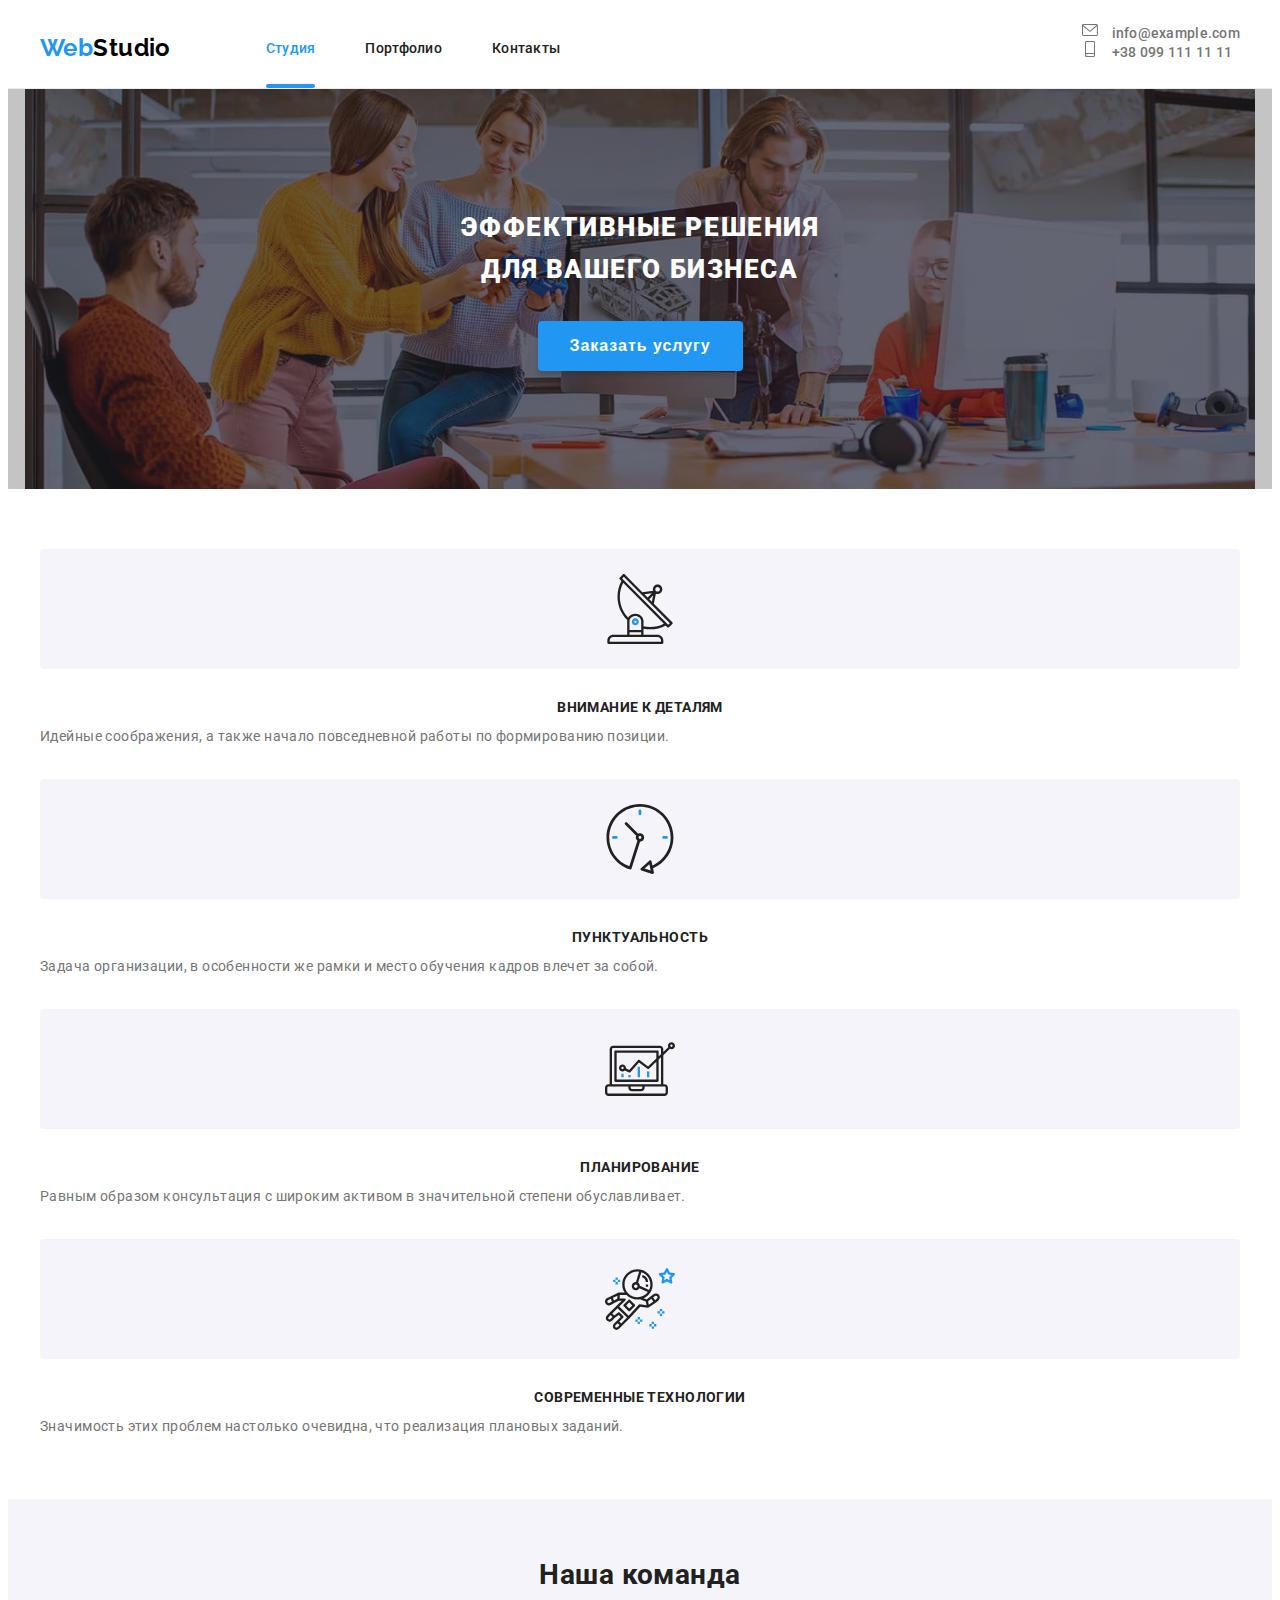
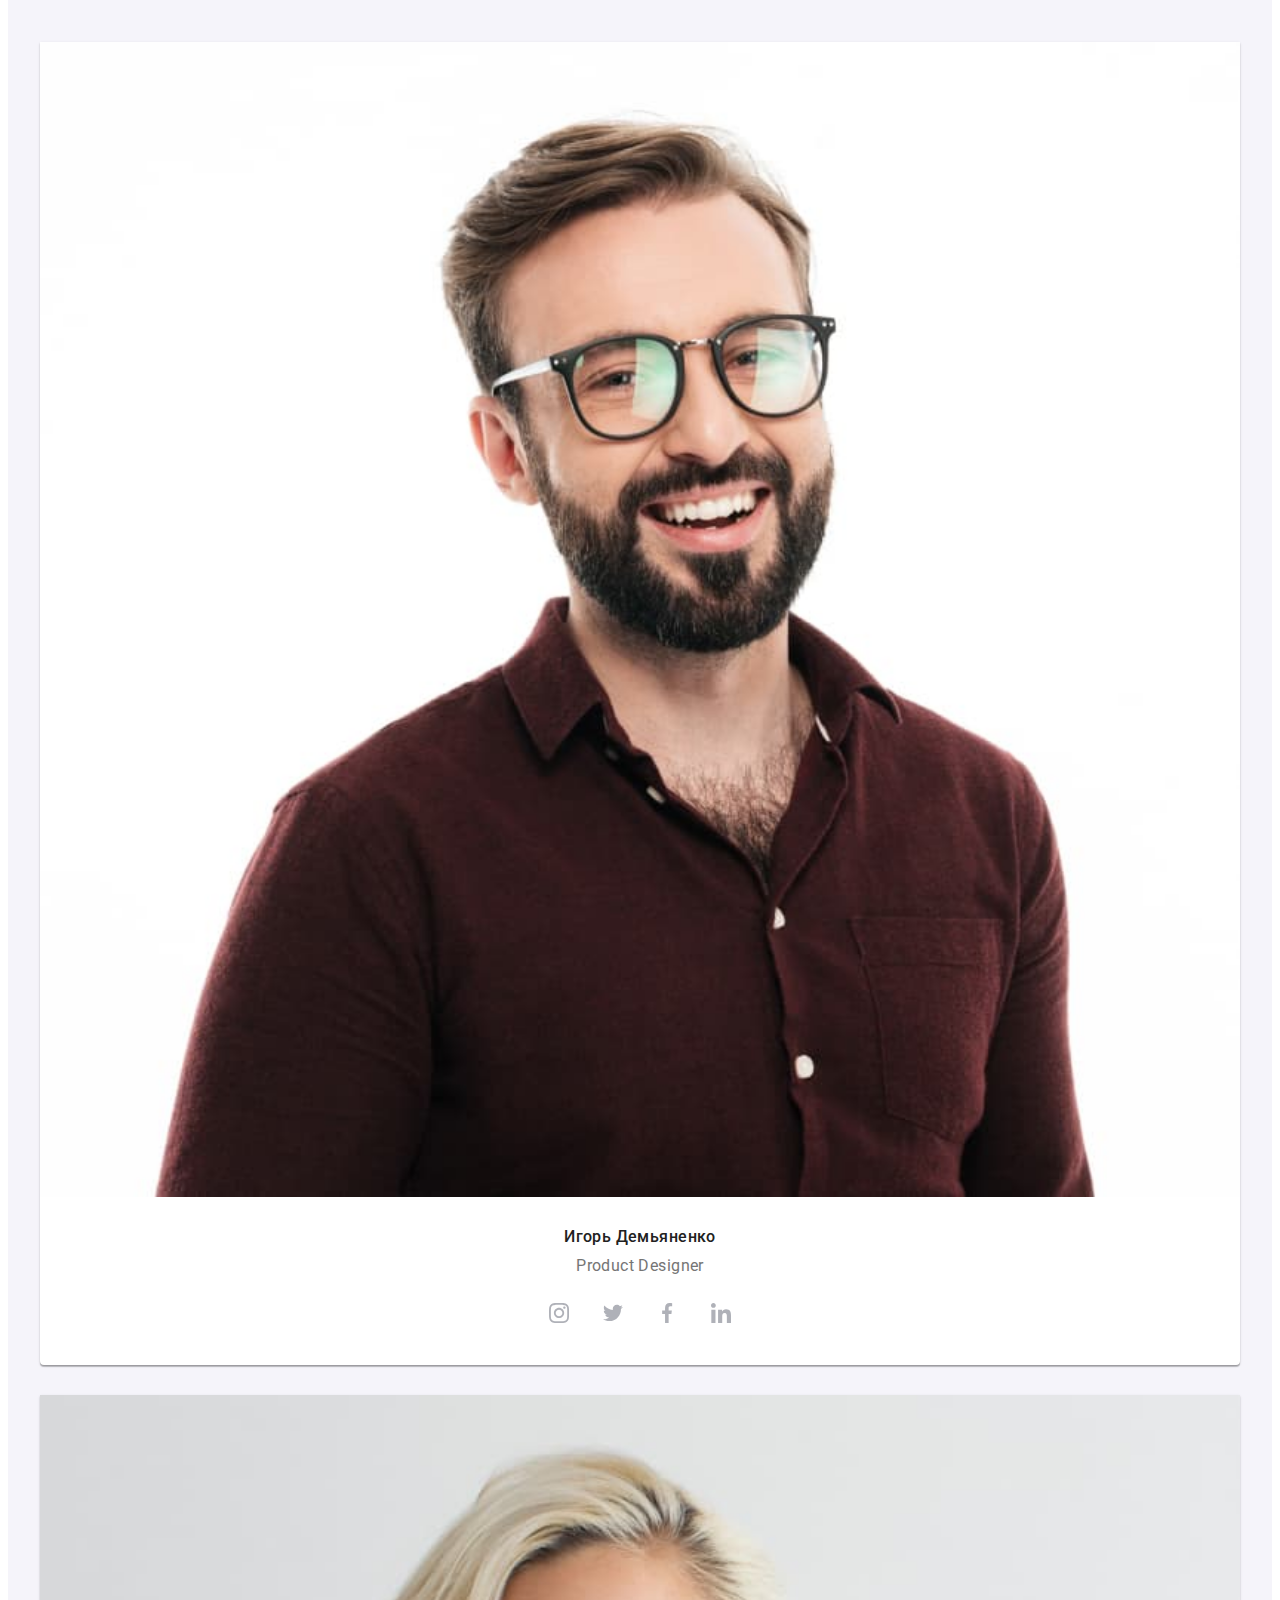
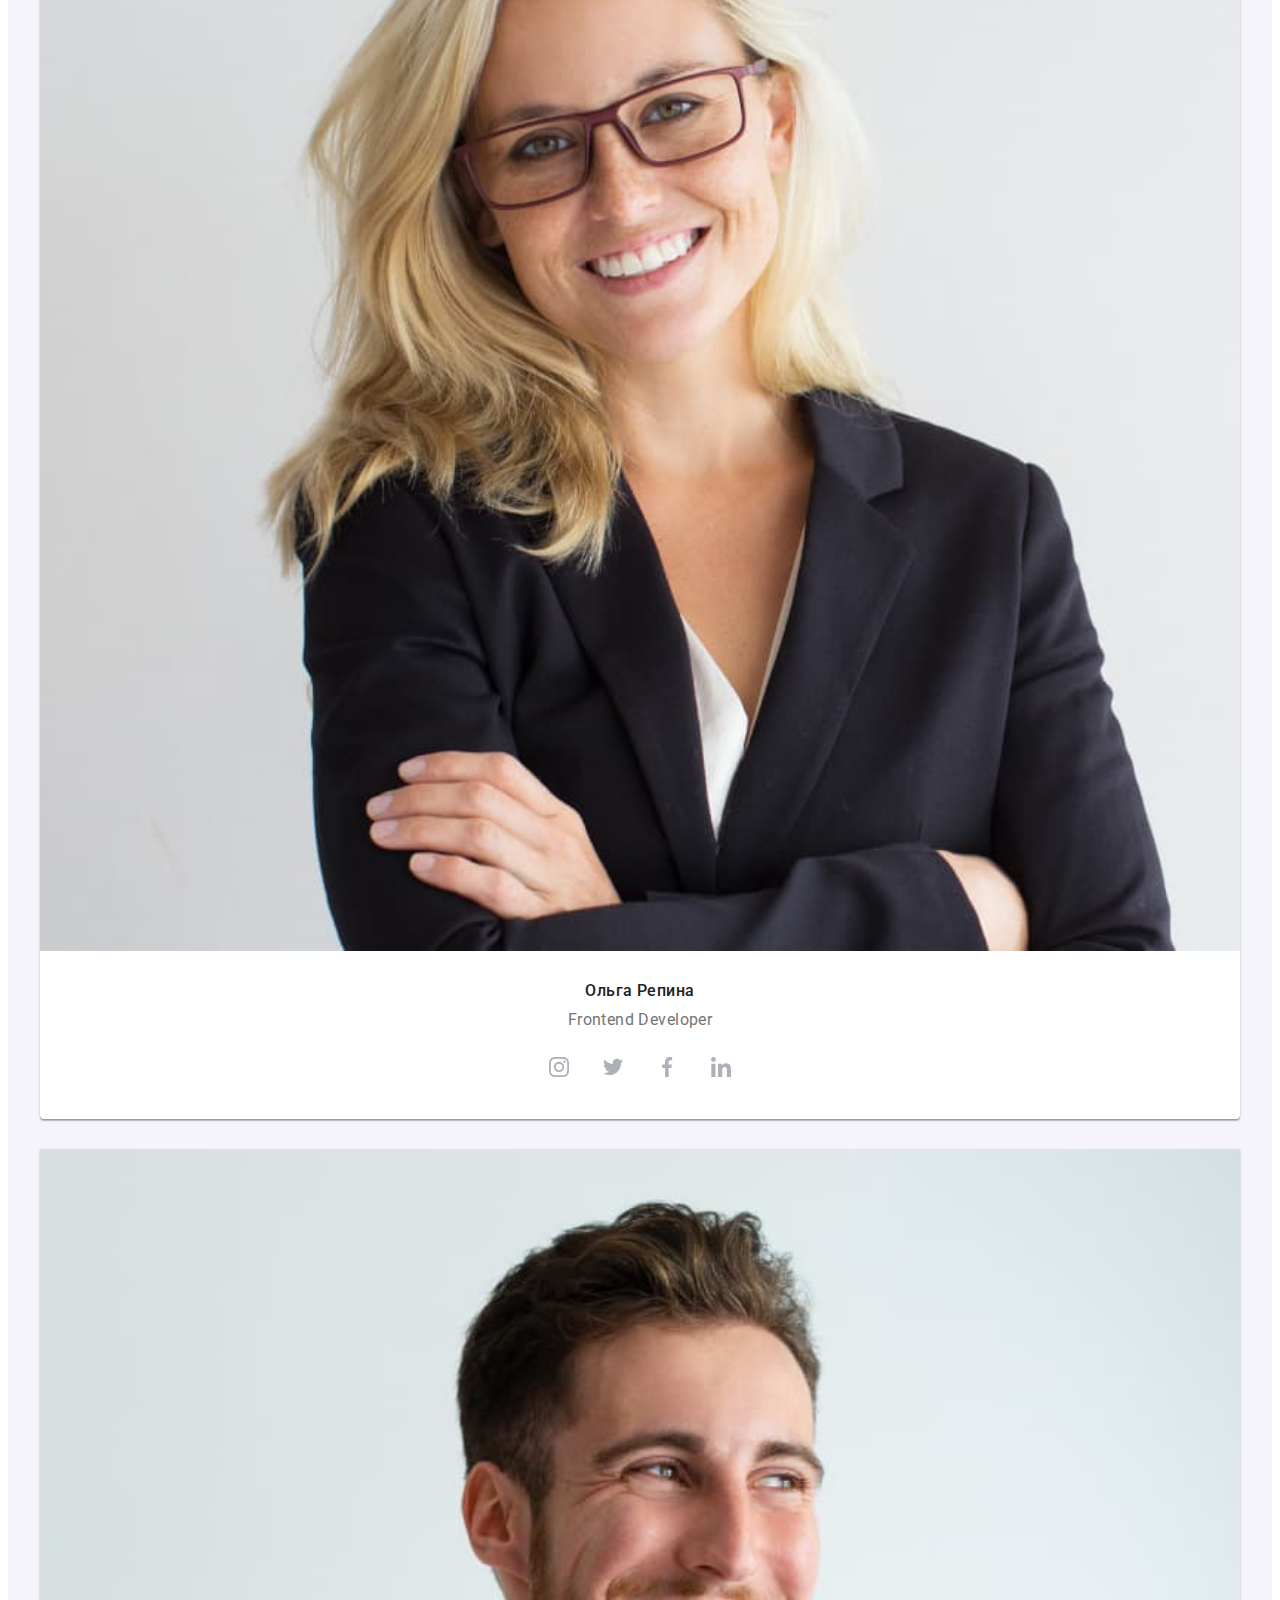
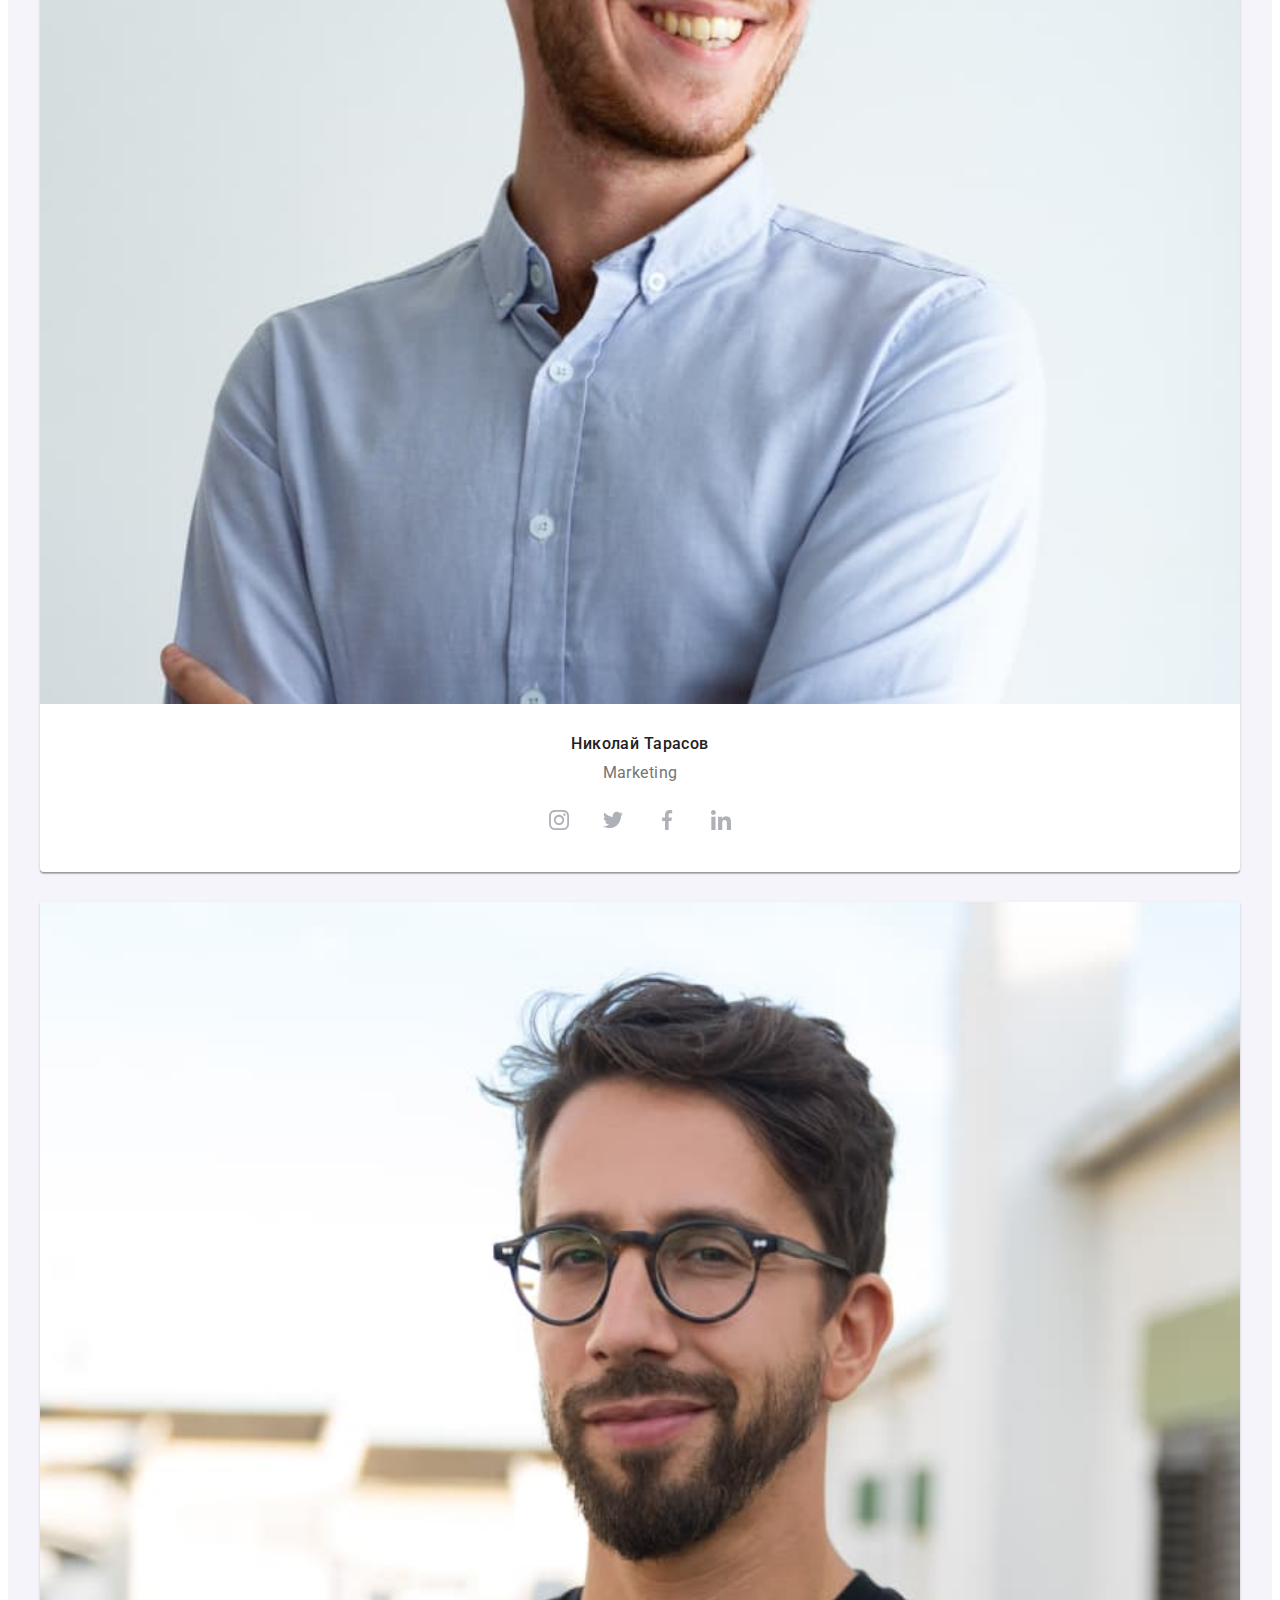
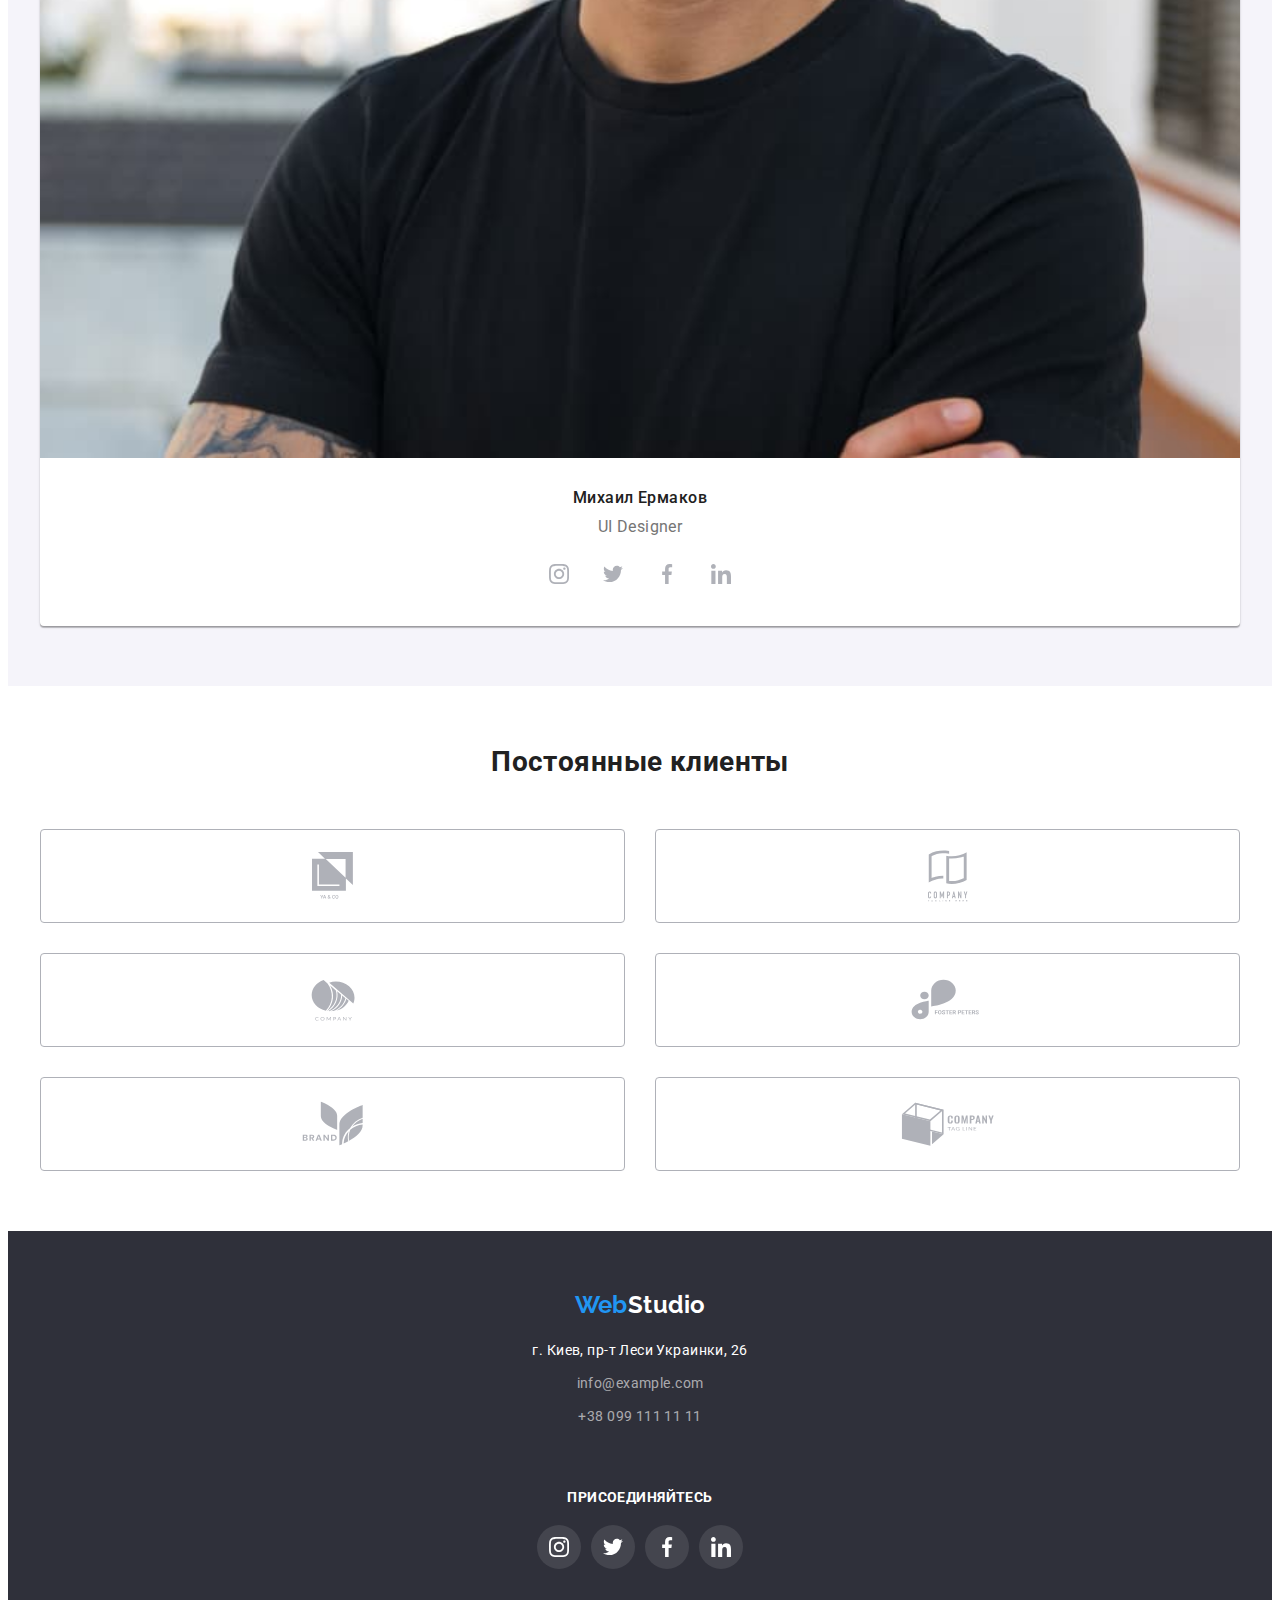
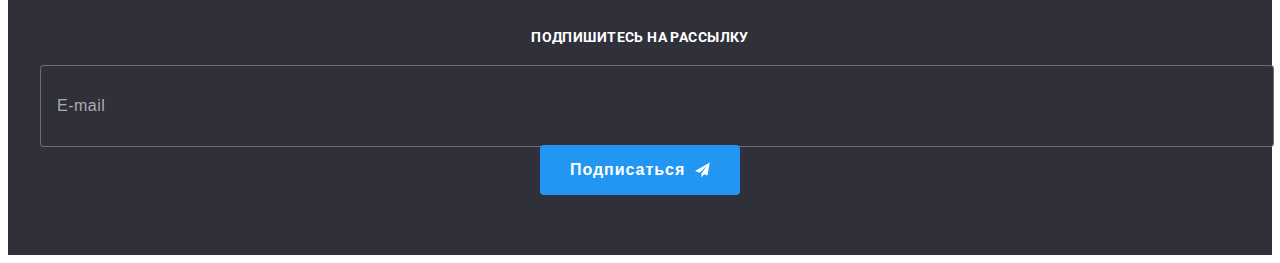
==== commit ee5705f9: "mobile step 2" ====
--- a/index.html
+++ b/index.html
@@ -22,7 +22,7 @@
     />
     <!-- Styles -->
     <!-- <link rel="stylesheet" type="text/css" href="./css/styles.css" /> -->
-    <link rel="stylesheet" type="text/css" href="./css/main.min.css">
+    <link rel="stylesheet" type="text/css" href="./css/main.min.css" />
     <title>WebStudio</title>
   </head>
 
@@ -32,17 +32,19 @@
         <a href="./" class="site-logo page-header__site-logo">
           Web<span class="site-logo--dark">Studio</span>
         </a>
-        <button 
+        <button
           class="menu-button"
-          type="button" 
+          type="button"
           aria-expanded="false"
           aria-controls="menu-container"
-          data-menu-button>
-          <svg 
-            class="menu" 
-            width="32" 
-            height="32" 
-            aria-label="Переключатель мобильного меню">
+          data-menu-button
+        >
+          <svg
+            class="menu"
+            width="32"
+            height="32"
+            aria-label="Переключатель мобильного меню"
+          >
             <use class="icon-close" href="./images/icon.svg#close" />
             <use class="icon-menu" href="./images/icon.svg#menu" />
           </svg>
@@ -51,19 +53,34 @@
           <nav class="site-navigation">
             <ul class="site-navigation__list">
               <li class="site-navigation__item">
-                <a href="./" class="site-navigation__link page-header__link current"> Студия</a>
+                <a
+                  href="./"
+                  class="site-navigation__link page-header__link current"
+                >
+                  Студия</a
+                >
               </li>
               <li class="site-navigation__item">
-                <a href="./portfolio.html" class="site-navigation__link page-header__link">Портфолио</a>
+                <a
+                  href="./portfolio.html"
+                  class="site-navigation__link page-header__link"
+                  >Портфолио</a
+                >
               </li>
               <li class="site-navigation__item">
-                <a href="#" class="site-navigation__link page-header__link">Контакты</a>
+                <a href="#" class="site-navigation__link page-header__link"
+                  >Контакты</a
+                >
               </li>
             </ul>
           </nav>
-          <ul class="contacts">
+          <div class="contacts-thumb">
+            <ul class="contacts">
             <li class="contacts__item">
-              <a href="mailto:info@example.com" class="contacts__link page-header__link">
+              <a
+                href="mailto:info@example.com"
+                class="contacts__link page-header__link"
+              >
                 <svg class="contacts__icon" width="16" height="16">
                   <use href="./images/icon.svg#envelope" />
                 </svg>
@@ -71,14 +88,64 @@
               </a>
             </li>
             <li class="contacts__item">
-              <a href="tel:+380991111111" class="contacts__link page-header__link">
+              <a
+                href="tel:+380991111111"
+                class="contacts__link page-header__link"
+              >
                 <svg class="contacts__icon" width="16" height="16">
                   <use href="./images/icon.svg#smartphone" />
                 </svg>
                 +38 099 111 11 11
               </a>
             </li>
-          </ul>
+            </ul>
+            <ul class="social-contacts page-header__social-contacts">
+            <li class="social-contacts__item page-header__items">
+              <a
+                class="social-link page-header__social-link"
+                href="https://www.instagram.com"
+                target="_blank"
+                rel="noopener noreferrer"
+                lang="en"
+              >
+                Instagram
+              </a>
+            </li>
+            <li class="social-contacts__item page-header__items">
+              <a
+                class="social-link page-header__social-link"
+                href="https://twitter.com"
+                target="_blank"
+                rel="noopener noreferrer"
+                aria-label="twitter"
+              >
+                Twitter
+              </a>
+            </li>
+            <li class="social-contacts__item page-header__items">
+              <a
+                class="social-link page-header__social-link"
+                href="https://www.facebook.com"
+                target="_blank"
+                rel="noopener noreferrer"
+                aria-label="facebook"
+              >
+                Facebook
+              </a>
+            </li>
+            <li class="social-contacts__item page-header__items">
+              <a
+                class="social-link page-header__social-link"
+                href="https://www.linkedin.com"
+                target="_blank"
+                rel="noopener noreferrer"
+                aria-label="linkedin"
+              >
+                Linkedin
+              </a>
+            </li>
+            </ul>
+          </div>
         </div>
       </div>
     </header>
@@ -86,7 +153,8 @@
       <section class="primary">
         <div class="primary__container container">
           <h1 class="primary__title">
-            Эффективные решения <br/> для вашего бизнеса
+            Эффективные решения <br />
+            для вашего бизнеса
           </h1>
           <button class="primary__button" type="button" data-modal-open>
             Заказать услугу
@@ -112,7 +180,7 @@
             <li class="our-edge__item">
               <div class="our-edge__icon-thumb">
                 <svg class="our-edge__icon" width="70" height="70">
-                  <use href="./images/icon.svg#clock"/>
+                  <use href="./images/icon.svg#clock" />
                 </svg>
               </div>
               <h3 class="our-edge__title">Пунктуальность</h3>
@@ -138,7 +206,7 @@
                 <svg class="our-edge__icon" width="70" height="70">
                   <use href="./images/icon.svg#astronaut" />
                 </svg>
-              </div> 
+              </div>
               <h3 class="our-edge__title">Современные технологии</h3>
               <p class="our-edge__description">
                 Значимость этих проблем настолько очевидна, что реализация
@@ -155,9 +223,9 @@
             <li class="whot-do__item">
               <div class="whot-do__thumb">
                 <img
-                src="./images//whot-do/box_1.jpg"
-                alt="Изображение разработки десктопного приложения"
-                width="370"
+                  src="./images//whot-do/box_1.jpg"
+                  alt="Изображение разработки десктопного приложения"
+                  width="370"
                 />
                 <p class="whot-do__text">Десктопные приложения</p>
               </div>
@@ -165,22 +233,22 @@
             <li class="whot-do__item">
               <div class="whot-do__thumb">
                 <img
-                src="./images//whot-do/box_2.jpg"
-                alt="Изображение разработки мобильного приложения"
-                width="370"
+                  src="./images//whot-do/box_2.jpg"
+                  alt="Изображение разработки мобильного приложения"
+                  width="370"
                 />
                 <p class="whot-do__text">Мобильные приложения</p>
-            </div>
+              </div>
             </li>
             <li class="whot-do__item">
               <div class="whot-do__thumb">
                 <img
-                src="./images//whot-do/box_3.jpg"
-                alt="Изображение разработки дизайна"
-                width="370"
+                  src="./images//whot-do/box_3.jpg"
+                  alt="Изображение разработки дизайна"
+                  width="370"
                 />
                 <p class="whot-do__text">Дизайнерские решения</p>
-            </div>
+              </div>
             </li>
           </ul>
         </div>
@@ -199,7 +267,9 @@
                 />
                 <div class="team-member__description">
                   <h3 class="team-member__title">Игорь Демьяненко</h3>
-                  <p lang="en" class="team-member__position">Product Designer</p>
+                  <p lang="en" class="team-member__position">
+                    Product Designer
+                  </p>
                   <ul class="social-contacts">
                     <li class="social-contacts__item">
                       <a
@@ -260,14 +330,16 @@
             <li class="our-team__item">
               <div class="team-member">
                 <img
-                class="team-member__photo"
-                src="./images/team/team_img_2.jpg"
-                alt="Фотография специалиста Ольги Репиной"
-                width="270"
+                  class="team-member__photo"
+                  src="./images/team/team_img_2.jpg"
+                  alt="Фотография специалиста Ольги Репиной"
+                  width="270"
                 />
                 <div class="team-member__description">
                   <h3 class="team-member__title">Ольга Репина</h3>
-                  <p lang="en" class="team-member__position">Frontend Developer</p>
+                  <p lang="en" class="team-member__position">
+                    Frontend Developer
+                  </p>
                   <ul class="social-contacts">
                     <li class="social-contacts__item">
                       <a
@@ -322,16 +394,16 @@
                       </a>
                     </li>
                   </ul>
-              </div>
+                </div>
               </div>
             </li>
             <li class="our-team__item">
               <div class="team-member">
                 <img
-                class="team-member__photo"
-                src="./images/team/team_img_3.jpg"
-                alt="Фотография специалиста Николая Тарасова"
-                width="270"
+                  class="team-member__photo"
+                  src="./images/team/team_img_3.jpg"
+                  alt="Фотография специалиста Николая Тарасова"
+                  width="270"
                 />
                 <div class="team-member__description">
                   <h3 class="team-member__title">Николай Тарасов</h3>
@@ -396,10 +468,10 @@
             <li class="our-team__item">
               <div class="team-member">
                 <img
-                class="team-member__photo"
-                src="./images/team/team_img_4.jpg"
-                alt="Фотография специалиста Михаила Ермакова"
-                width="270"
+                  class="team-member__photo"
+                  src="./images/team/team_img_4.jpg"
+                  alt="Фотография специалиста Михаила Ермакова"
+                  width="270"
                 />
                 <div class="team-member__description">
                   <h3 class="team-member__title">Михаил Ермаков</h3>
@@ -413,7 +485,11 @@
                         rel="noopener noreferrer"
                         aria-label="instagram"
                       >
-                        <svg class="contacts-social__icon" width="20" height="20">
+                        <svg
+                          class="contacts-social__icon"
+                          width="20"
+                          height="20"
+                        >
                           <use href="./images/icon.svg#instagram" />
                         </svg>
                       </a>
@@ -439,7 +515,11 @@
                         rel="noopener noreferrer"
                         aria-label="facebook"
                       >
-                        <svg class="contacts-social__icon" width="20" height="20">
+                        <svg
+                          class="contacts-social__icon"
+                          width="20"
+                          height="20"
+                        >
                           <use href="./images/icon.svg#facebook" />
                         </svg>
                       </a>
@@ -530,7 +610,9 @@
                   >
                 </li>
                 <li class="address__item">
-                  <a href="tel:+380991111111" class="address__link">+38 099 111 11 11</a>
+                  <a href="tel:+380991111111" class="address__link"
+                    >+38 099 111 11 11</a
+                  >
                 </li>
               </ul>
             </address>
@@ -551,7 +633,7 @@
                   </svg>
                 </a>
               </li>
-              <li class="social-contacts__item" >
+              <li class="social-contacts__item">
                 <a
                   class="social-link social-link--theme-dark"
                   href="https://twitter.com"
@@ -562,7 +644,7 @@
                   <svg class="social-link__icon" width="20" height="20">
                     <use href="./images/icon.svg#twitter" />
                   </svg>
-              </a>
+                </a>
               </li>
               <li class="social-contacts__item">
                 <a
@@ -596,9 +678,14 @@
             <p class="page-footer__uppertitle">Подпишитесь на рассылку</p>
             <form class="form-subscribe" name="form-subscribe">
               <label class="form-subscribe__label">
-                <input class="form-subscribe__input" type="email" name="email-subscribe" placeholder="E-mail">
+                <input
+                  class="form-subscribe__input"
+                  type="email"
+                  name="email-subscribe"
+                  placeholder="E-mail"
+                />
               </label>
-              <button class="form-subscribe__button" type="submit" >
+              <button class="form-subscribe__button" type="submit">
                 Подписаться
                 <svg class="form-subscribe__icon" width="24" height="24">
                   <use href="./images/icon.svg#send" />
@@ -612,57 +699,93 @@
     <!-- Modal -->
     <div class="backdrop backdrop--is-hidden" data-modal>
       <div class="modal">
-        <button class="modal__button modal__button--close" type="button" data-modal-close>
-            <svg width="18" height="18">
-                <use href="./images/icon.svg#close" />
-            </svg>
+        <button
+          class="modal__button modal__button--close"
+          type="button"
+          data-modal-close
+        >
+          <svg width="18" height="18">
+            <use href="./images/icon.svg#close" />
+          </svg>
         </button>
         <p class="modal__title">Оставьте свои данные, мы вам перезвоним</p>
-        <form class="form-service_order" name="form-service_order" autocomplete="off" method="POST">
-            <label class="formfield-label">
-              <span>Имя</span>
-              <div class="formfield-input-wrap">
-                <input class="formfield-input" type="text" name="name" autocomplete="on" placeholder=" ">
-                <svg class="formfield-input-wrap__icon" width="18" height="18">
-                  <use href="./images/icon.svg#person" />
-                </svg> 
-              </div>
-            </label>
-            <label class="formfield-label">
-              <span>Телефон</span>
-              <div class="formfield-input-wrap">
-                <input class="formfield-input" type="tel" name="phone_number" placeholder=" ">
-                <svg class="formfield-input-wrap__icon" width="18" height="18">
-                  <use href="./images/icon.svg#phone" />
-                </svg>
-              </div>
-            </label>
-            <label class="formfield-label">
-              <span>Почта</span>
-              <div class="formfield-input-wrap">
-                <input class="formfield-input" type="email" name="email" autocomplete="on" placeholder=" ">
-                <svg class="formfield-input-wrap__icon" width="18" height="18">
-                  <use href="./images/icon.svg#email" />
-                    </svg>
-                </div>
-            </label>
-            <label class="formfield-label">
-                Комментарий
-                <textarea class="formfield-textarea" name="comment" rows=6 placeholder="Введите текст"></textarea>
-            </label>
-            <div class="form-service_order--centered">
-              <div class="form-service_order--concord">
-                <label class="formfield-label form-service_order__label--concord">
-                  <input class="formfield-checkbox visually-hidden" type="checkbox" name="checkbox_concord" value="true">
-                  <span class="formfield-checkbox-icon"></span>
-                  Соглашаюсь с рассылкой и принимаю
-                </label>
-                <a class="formfield-checkbox-link" href="#">Условия договора</a>
-              </div>
-              <button class="form-service_order__button-submit" type="submit">
-                Отправить
-              </button>
+        <form
+          class="form-service_order"
+          name="form-service_order"
+          autocomplete="off"
+          method="POST"
+        >
+          <label class="formfield-label">
+            <span>Имя</span>
+            <div class="formfield-input-wrap">
+              <input
+                class="formfield-input"
+                type="text"
+                name="name"
+                autocomplete="on"
+                placeholder=" "
+              />
+              <svg class="formfield-input-wrap__icon" width="18" height="18">
+                <use href="./images/icon.svg#person" />
+              </svg>
             </div>
+          </label>
+          <label class="formfield-label">
+            <span>Телефон</span>
+            <div class="formfield-input-wrap">
+              <input
+                class="formfield-input"
+                type="tel"
+                name="phone_number"
+                placeholder=" "
+              />
+              <svg class="formfield-input-wrap__icon" width="18" height="18">
+                <use href="./images/icon.svg#phone" />
+              </svg>
+            </div>
+          </label>
+          <label class="formfield-label">
+            <span>Почта</span>
+            <div class="formfield-input-wrap">
+              <input
+                class="formfield-input"
+                type="email"
+                name="email"
+                autocomplete="on"
+                placeholder=" "
+              />
+              <svg class="formfield-input-wrap__icon" width="18" height="18">
+                <use href="./images/icon.svg#email" />
+              </svg>
+            </div>
+          </label>
+          <label class="formfield-label">
+            Комментарий
+            <textarea
+              class="formfield-textarea"
+              name="comment"
+              rows="6"
+              placeholder="Введите текст"
+            ></textarea>
+          </label>
+          <div class="form-service_order--centered">
+            <div class="form-service_order--concord">
+              <label class="formfield-label form-service_order__label--concord">
+                <input
+                  class="formfield-checkbox visually-hidden"
+                  type="checkbox"
+                  name="checkbox_concord"
+                  value="true"
+                />
+                <span class="formfield-checkbox-icon"></span>
+                Соглашаюсь с рассылкой и принимаю
+              </label>
+              <a class="formfield-checkbox-link" href="#">Условия договора</a>
+            </div>
+            <button class="form-service_order__button-submit" type="submit">
+              Отправить
+            </button>
+          </div>
         </form>
       </div>
     </div>
@@ -670,4 +793,4 @@
     <script src="./js/menu.js"></script>
     <script src="./js/modal.js"></script>
   </body>
-</html>+</html>
--- a/css/main.min.css
+++ b/css/main.min.css
@@ -1 +1 @@
-:root{--temp-var: 0}body{font-family:"Roboto",sans-serif;font-style:normal;font-weight:400;font-size:14px;letter-spacing:.03em;color:#212121;background-color:#fff}img{display:block;padding:0}.address__link,.our-client,.social-link,.contacts__link,.site-logo,.site-navigation__link{text-decoration:none;color:inherit;-webkit-transition:250ms cubic-bezier(0.4, 0, 0.2, 1);transition:250ms cubic-bezier(0.4, 0, 0.2, 1);-webkit-transition-property:color,fill;transition-property:color,fill}.address__link:hover,.our-client:hover,.social-link:hover,.contacts__link:hover,.site-logo:hover,.site-navigation__link:hover,.address__link:focus,.our-client:focus,.social-link:focus,.contacts__link:focus,.site-logo:focus,.site-navigation__link:focus{color:#2196f3}.address__list,.page-footer__list,.our-clients__list,.social-contacts,.our-team__list,.whot-do__list,.our-edge__list,.contacts,.site-navigation__list{list-style:none}.form-subscribe__button,.primary__button{color:#fff;background-color:#2196f3;border:none;border-radius:4px;border-color:rgba(0,0,0,0);cursor:pointer}.our-clients,.our-team,.whot-do,.our-edge{padding-top:60px;padding-bottom:60px}.modal__title,.our-clients__title,.our-team__title,.whot-do__text,.whot-do__title{margin-top:0;margin-bottom:50px;font-weight:700;font-size:28px;line-height:1.178;text-align:center}.no-scroll{overflow:hidden}.container{margin-left:auto;margin-right:auto;padding-right:15px;padding-left:15px}@media screen and (max-width: 480px){.container{max-width:480px}}.visually-hidden{position:absolute;white-space:nowrap;width:1px;height:1px;overflow:hidden;border:0;padding:0;clip:rect(0 0 0 0);-webkit-clip-path:inset(50%);clip-path:inset(50%);margin:-1px}.current{color:#2196f3}.page-header__container{display:-webkit-box;display:-ms-flexbox;display:flex;-webkit-box-pack:justify;-ms-flex-pack:justify;justify-content:space-between}.page-header__site-logo{padding-top:16px;padding-bottom:16px}.site-navigation__list{margin-top:0;margin-bottom:0;margin-left:95px;padding-left:0}.site-navigation__item{position:relative;margin-right:50px;-webkit-box-align:center;-ms-flex-align:center;align-items:center}.site-navigation__item:last-child{margin-right:0}.site-navigation__link{display:block;font-weight:500;line-height:1.143;letter-spacing:.02em}.site-navigation__link.current::after{content:"";position:absolute;left:0;bottom:0;width:100%;height:4px;background-color:#2196f3;border-radius:2px}.site-logo{display:block;font-family:"Raleway",sans-serif;font-weight:700;font-size:24px;line-height:1.167;color:#2196f3}.site-logo--dark{color:#000}.site-logo--light{color:#fff}.contacts__item{font-weight:500;line-height:1.143;letter-spacing:.02em;color:#757575;fill:#757575}.contacts__link:hover,.contacts__link:focus{color:#2196f3;fill:#2196f3}.contacts__icon{margin-right:10px}.menu-button{margin:0;padding:0;background-color:#fff;border:0;z-index:100}@media screen and (min-width: 768px){.menu-button{display:none}}.menu-button:hover,.menu-button:focus{fill:#2196f3}.menu-button .icon-close{display:none}.menu-button.is-open .icon-close{display:block}.menu-button.is-open .icon-menu{display:none}.menu-container{display:none}@media screen and (max-width: 767px){.menu-container{display:none;position:absolute;top:0;left:0;width:100%}.menu-container.is-open{display:block}}@media screen and (min-width: 768px){.menu-container{display:-webkit-box;display:-ms-flexbox;display:flex;-webkit-box-pack:justify;-ms-flex-pack:justify;justify-content:space-between;-webkit-box-flex:1;-ms-flex-positive:1;flex-grow:1}}.primary{padding-top:0;padding-bottom:0;background-color:#c4c4c4}.primary__container{margin-top:0px;margin-bottom:0px;padding-top:118px;padding-bottom:118px;text-align:center;background-image:-webkit-gradient(linear, left top, right top, from(rgba(47, 48, 58, 0.4)), to(rgba(47, 48, 58, 0.4))),url(../images/main-background.jpg);background-image:linear-gradient(to right, rgba(47, 48, 58, 0.4), rgba(47, 48, 58, 0.4)),url(../images/main-background.jpg);background-repeat:no-repeat;background-size:cover;background-position:center}.primary__title{margin-top:0;margin-bottom:30px;font-weight:900;font-size:26px;line-height:1.615;letter-spacing:.06em;text-transform:uppercase;color:#fff}.primary__button{padding:10px 32px;font-weight:700;font-size:16px;line-height:1.875;letter-spacing:.06em;-webkit-box-shadow:0px 4px 4px rgba(0,0,0,.15);box-shadow:0px 4px 4px rgba(0,0,0,.15)}.our-edge__list{margin-top:0;margin-bottom:0;padding-left:0}.our-edge__item:not(:last-child){margin-bottom:30px}.our-edge__icon-thumb{display:-webkit-box;display:-ms-flexbox;display:flex;-webkit-box-pack:center;-ms-flex-pack:center;justify-content:center;-webkit-box-align:center;-ms-flex-align:center;align-items:center;width:100%;height:120px;margin-bottom:30px;background-color:#f5f4fa;border-radius:4px}.our-edge__title{margin-top:0;margin-bottom:10px;text-align:center;font-size:inherit;line-height:inherit;text-transform:uppercase}.our-edge__description{margin-top:0;margin-bottom:0;line-height:1.714;color:#757575}.whot-do{display:none}.whot-do__list{display:-webkit-box;display:-ms-flexbox;display:flex;gap:30px;margin-top:0;margin-bottom:0;padding-left:0}.whot-do__thumb{position:relative}.whot-do__text{position:absolute;left:0;bottom:0;display:-webkit-inline-box;display:-ms-inline-flexbox;display:inline-flex;-webkit-box-pack:center;-ms-flex-pack:center;justify-content:center;-webkit-box-align:center;-ms-flex-align:center;align-items:center;margin:0;width:100%;height:70px;font-size:inherit;line-height:1.143;text-transform:uppercase;color:#fff;background:rgba(47,48,58,.8)}.our-team{background-color:#f5f4fa}.our-team__list{margin-top:0;margin-bottom:0;padding:0}.our-team__item{width:100%;background-color:#fff;border-radius:0px 0px 4px 4px;-webkit-box-shadow:0px 1px 3px rgba(0,0,0,.12),0px 1px 1px rgba(0,0,0,.14),0px 2px 1px rgba(0,0,0,.2);box-shadow:0px 1px 3px rgba(0,0,0,.12),0px 1px 1px rgba(0,0,0,.14),0px 2px 1px rgba(0,0,0,.2)}.our-team__item:not(:last-child){margin-bottom:30px}.team-member__photo{min-width:100%}.team-member__description{padding:30px 32px}.team-member__title{margin-top:0;margin-bottom:10px;text-align:center;font-weight:500;font-size:16px;line-height:1.187}.team-member__position{margin-top:0;margin-bottom:16px;font-size:16px;line-height:1.187;text-align:center;color:#757575}.social-contacts{display:-webkit-box;display:-ms-flexbox;display:flex;-ms-flex-preferred-size:content;flex-basis:content;-webkit-box-pack:center;-ms-flex-pack:center;justify-content:center;padding-left:0}.social-contacts__item:not(:first-child){margin-left:10px}.social-link{display:-webkit-box;display:-ms-flexbox;display:flex;-webkit-box-pack:center;-ms-flex-pack:center;justify-content:center;-webkit-box-align:center;-ms-flex-align:center;align-items:center;width:44px;height:44px;border-radius:50%;fill:#afb1b8;-webkit-transition:250ms cubic-bezier(0.4, 0, 0.2, 1);transition:250ms cubic-bezier(0.4, 0, 0.2, 1);-webkit-transition-property:fill,background-color;transition-property:fill,background-color}.social-link:hover,.social-link:focus{fill:#fff;background-color:#2196f3}.social-link--theme-dark{fill:#fff;background-color:rgba(255,255,255,.1)}.our-clients__list{display:-webkit-box;display:-ms-flexbox;display:flex;-ms-flex-wrap:wrap;flex-wrap:wrap;gap:30px;margin-top:0;margin-bottom:0;padding-left:0}.our-clients__item{-ms-flex-preferred-size:calc((100% - 30px)/2);flex-basis:calc((100% - 30px)/2)}.our-client{display:-webkit-box;display:-ms-flexbox;display:flex;-webkit-box-pack:center;-ms-flex-pack:center;justify-content:center;-webkit-box-align:center;-ms-flex-align:center;align-items:center;height:92px;fill:#afb1b8;border:1px solid #afb1b8;border-radius:4px;-webkit-transition-property:fill,border-color;transition-property:fill,border-color}.our-client:hover,.our-client:focus{fill:#2196f3;border-color:#2196f3}.page-footer{padding-top:60px;padding-bottom:60px;background-color:#2f303a}.page-footer__list{margin-top:0;margin-bottom:0;padding-left:0}.page-footer__site-logo{margin-bottom:20px}.page-footer__item{text-align:center}.page-footer__item:not(:last-child){margin-bottom:60px}.page-footer__uppertitle{margin-top:0;margin-bottom:20px;font-weight:700;line-height:1.142;text-transform:uppercase;color:#fff}.address__list{margin-top:0px;margin-bottom:0px;padding-left:0px}.address__item{font-style:normal;font-size:14px;line-height:1.714;color:#fff}.address__item:not(:last-child){margin-bottom:9px}.address__link{color:rgba(255,255,255,.6)}.form-subscribe__label{display:block;height:50px;margin-bottom:30px}.form-subscribe__input{width:100%;height:100%;padding:15px 16px;color:#fff;font-size:16px;line-height:1.25;letter-spacing:.03em;background-color:#2f303a;border:1px solid rgba(255,255,255,.3);border-radius:4px}.form-subscribe__input::-webkit-input-placeholder{color:rgba(255,255,255,.6)}.form-subscribe__input::-moz-placeholder{color:rgba(255,255,255,.6)}.form-subscribe__input:-ms-input-placeholder{color:rgba(255,255,255,.6)}.form-subscribe__input::-ms-input-placeholder{color:rgba(255,255,255,.6)}.form-subscribe__input::placeholder{color:rgba(255,255,255,.6)}.form-subscribe__button{display:-webkit-inline-box;display:-ms-inline-flexbox;display:inline-flex;-webkit-box-align:center;-ms-flex-align:center;align-items:center;padding:10px 30px;width:200px;text-align:center;font-weight:700;font-size:16px;line-height:1.875;letter-spacing:.06em;fill:#fff;background-size:contain;-webkit-transition:background-color 250ms cubic-bezier(0.4, 0, 0.2, 1);transition:background-color 250ms cubic-bezier(0.4, 0, 0.2, 1)}.form-subscribe__button:hover,.form-subscribe__button:focus{background-color:#188ce8}.form-subscribe__icon{margin-left:10px;background-size:cover}.backdrop{position:fixed;top:0;left:0;width:100%;height:100%;background:rgba(0,0,0,.2);opacity:1;-webkit-transition:opacity 250ms cubic-bezier(0.4, 0, 0.2, 1);transition:opacity 250ms cubic-bezier(0.4, 0, 0.2, 1);z-index:1000}.backdrop--is-hidden{opacity:0;pointer-events:none}@media screen and (max-width: 767px){.backdrop{margin:94px 15px}}@-webkit-keyframes fadeOut{from{-webkit-transform:translate(-50%, -50%) scale(1);transform:translate(-50%, -50%) scale(1);opacity:1;border-radius:0}to{-webkit-transform:translate(300%, -100%) scale(0.4);transform:translate(300%, -100%) scale(0.4);opacity:.7;border-radius:70%;background:#000}}@keyframes fadeOut{from{-webkit-transform:translate(-50%, -50%) scale(1);transform:translate(-50%, -50%) scale(1);opacity:1;border-radius:0}to{-webkit-transform:translate(300%, -100%) scale(0.4);transform:translate(300%, -100%) scale(0.4);opacity:.7;border-radius:70%;background:#000}}@-webkit-keyframes fadeIn{from{-webkit-transform:translate(-300%, -100%) scale(0.4);transform:translate(-300%, -100%) scale(0.4);opacity:.7;border-radius:70%;background:#000}80%{-webkit-transform:translate(-100%, -50%) scale(0.7);transform:translate(-100%, -50%) scale(0.7);opacity:.7;border-radius:30%;background:#fff}to{-webkit-transform:translate(-50%, -50%) scale(1);transform:translate(-50%, -50%) scale(1);opacity:1;border-radius:0}}@keyframes fadeIn{from{-webkit-transform:translate(-300%, -100%) scale(0.4);transform:translate(-300%, -100%) scale(0.4);opacity:.7;border-radius:70%;background:#000}80%{-webkit-transform:translate(-100%, -50%) scale(0.7);transform:translate(-100%, -50%) scale(0.7);opacity:.7;border-radius:30%;background:#fff}to{-webkit-transform:translate(-50%, -50%) scale(1);transform:translate(-50%, -50%) scale(1);opacity:1;border-radius:0}}.modal{position:absolute;top:50%;left:50%;display:block;margin:0 auto;background-color:#fff;-webkit-box-shadow:0px 1px 3px rgba(0,0,0,.12),0px 1px 1px rgba(0,0,0,.14),0px 2px 1px rgba(0,0,0,.2);box-shadow:0px 1px 3px rgba(0,0,0,.12),0px 1px 1px rgba(0,0,0,.14),0px 2px 1px rgba(0,0,0,.2);border-radius:4px;-webkit-animation:fadeIn 350ms ease-in;animation:fadeIn 350ms ease-in;-webkit-animation-fill-mode:forwards;animation-fill-mode:forwards}@media screen and (max-width: 767px){.modal{width:530px;height:580px}}.backdrop--is-hidden .modal{-webkit-animation:fadeOut 350ms ease-out;animation:fadeOut 350ms ease-out}.modal__button{position:absolute;display:-webkit-inline-box;display:-ms-inline-flexbox;display:inline-flex;-webkit-box-pack:center;-ms-flex-pack:center;justify-content:center;-webkit-box-align:center;-ms-flex-align:center;align-items:center;padding:0;width:30px;height:30px;background-color:var(--main-light-color);border:1px solid rgba(0,0,0,.1);border-radius:50%;-webkit-transition:fill var(--main-transition-duration) var(--main-transition-timing-function);transition:fill var(--main-transition-duration) var(--main-transition-timing-function);cursor:pointer}.modal__button:hover,.modal__button:focus{fill:#2196f3}.modal__button--close{top:8px;right:8px}.modal__title{margin-bottom:12px;font-size:20px;line-height:1.15}/*# sourceMappingURL=main.min.css.map */+:root{--temp-var: 0}body{font-family:"Roboto",sans-serif;font-style:normal;font-weight:400;font-size:14px;letter-spacing:.03em;color:#212121;background-color:#fff}img{display:block;padding:0}.address__link,.our-client,.contacts__link,.site-logo,.site-navigation__link,.social-link{text-decoration:none;color:inherit;-webkit-transition:250ms cubic-bezier(0.4, 0, 0.2, 1);transition:250ms cubic-bezier(0.4, 0, 0.2, 1);-webkit-transition-property:color,fill;transition-property:color,fill}.address__link:hover,.our-client:hover,.contacts__link:hover,.site-logo:hover,.site-navigation__link:hover,.social-link:hover,.address__link:focus,.our-client:focus,.contacts__link:focus,.site-logo:focus,.site-navigation__link:focus,.social-link:focus{color:#2196f3}.address__list,.page-footer__list,.our-clients__list,.our-team__list,.whot-do__list,.our-edge__list,.contacts,.site-navigation__list,.social-contacts{list-style:none}.form-subscribe__button,.primary__button{color:#fff;background-color:#2196f3;border:none;border-radius:4px;border-color:rgba(0,0,0,0);cursor:pointer}.our-clients,.our-team,.whot-do,.our-edge{padding-top:60px;padding-bottom:60px}.modal__title,.our-clients__title,.our-team__title,.whot-do__text,.whot-do__title{margin-top:0;margin-bottom:50px;font-weight:700;font-size:28px;line-height:1.178;text-align:center}.no-scroll{overflow:hidden}.container{margin-left:auto;margin-right:auto;padding-right:15px;padding-left:15px}@media screen and (min-width: 480px){.container{width:480px}}@media screen and (min-width: 768px){.container{width:768px}}@media screen and (min-width: 1200px){.container{width:1200px}}.visually-hidden{position:absolute;white-space:nowrap;width:1px;height:1px;overflow:hidden;border:0;padding:0;clip:rect(0 0 0 0);-webkit-clip-path:inset(50%);clip-path:inset(50%);margin:-1px}.current{color:#2196f3}.social-contacts{display:-webkit-box;display:-ms-flexbox;display:flex;-ms-flex-preferred-size:content;flex-basis:content;-webkit-box-pack:center;-ms-flex-pack:center;justify-content:center;padding-left:0}.social-contacts__item:not(:first-child){margin-left:10px}.social-link{display:-webkit-box;display:-ms-flexbox;display:flex;-webkit-box-pack:center;-ms-flex-pack:center;justify-content:center;-webkit-box-align:center;-ms-flex-align:center;align-items:center;width:44px;height:44px;border-radius:50%;fill:#afb1b8;-webkit-transition:250ms cubic-bezier(0.4, 0, 0.2, 1);transition:250ms cubic-bezier(0.4, 0, 0.2, 1);-webkit-transition-property:fill,background-color;transition-property:fill,background-color}.social-link:hover,.social-link:focus{fill:#fff;background-color:#2196f3}.social-link--theme-dark{fill:#fff;background-color:rgba(255,255,255,.1)}.social-link{display:-webkit-box;display:-ms-flexbox;display:flex;-webkit-box-pack:center;-ms-flex-pack:center;justify-content:center;-webkit-box-align:center;-ms-flex-align:center;align-items:center;width:44px;height:44px;border-radius:50%;fill:#afb1b8;-webkit-transition:250ms cubic-bezier(0.4, 0, 0.2, 1);transition:250ms cubic-bezier(0.4, 0, 0.2, 1);-webkit-transition-property:fill,background-color;transition-property:fill,background-color}.social-link:hover,.social-link:focus{fill:#fff;background-color:#2196f3}.social-link--theme-dark{fill:#fff;background-color:rgba(255,255,255,.1)}.page-header{position:relative}@media screen and (min-width: 768px){.page-header{border-bottom:1px solid #ececec}}.page-header__container{display:-webkit-box;display:-ms-flexbox;display:flex;-webkit-box-pack:justify;-ms-flex-pack:justify;justify-content:space-between;-webkit-box-align:center;-ms-flex-align:center;align-items:center}.page-header__site-logo{padding-top:16px;padding-bottom:16px}@media screen and (min-width: 768px){.page-header__site-logo{padding-top:10px;padding-bottom:10px}}@media screen and (min-width: 768px){.page-header__link{padding-top:32px;padding-bottom:32px}}.page-header__social-contacts{display:none}@media screen and (max-width: 767px){.page-header__social-contacts{display:-webkit-box;display:-ms-flexbox;display:flex;margin:0;margin-top:64px;padding:0}}.page-header__items{display:-webkit-inline-box;display:-ms-inline-flexbox;display:inline-flex}.page-header__items:not(:last-child)::after{content:"";border:1px solid rgba(33,33,33,.2);margin-left:10px}.page-header__social-link{width:-webkit-max-content;width:-moz-max-content;width:max-content;font-size:18px;line-height:1.222;letter-spacing:.02em}.page-header__social-link:hover,.page-header__social-link:focus{background-color:rgba(0,0,0,0)}@media screen and (max-width: 767px){.site-navigation{margin-bottom:302px}}@media screen and (min-width: 768px){.site-navigation{display:-webkit-box;display:-ms-flexbox;display:flex;-webkit-box-align:center;-ms-flex-align:center;align-items:center}}.site-navigation__list{margin-top:0;margin-bottom:0}@media screen and (max-width: 767px){.site-navigation__list{padding:0}}@media screen and (min-width: 768px){.site-navigation__list{display:-webkit-box;display:-ms-flexbox;display:flex;margin-left:90px;padding-left:0}}@media screen and (min-width: 1200px){.site-navigation__list{margin-left:95px}}.site-navigation__item{-webkit-box-align:center;-ms-flex-align:center;align-items:center}@media screen and (max-width: 767px){.site-navigation__item{margin-bottom:32px}}@media screen and (min-width: 768px){.site-navigation__item{margin-right:50px}}.site-navigation__link{position:relative;display:block;letter-spacing:.02em}@media screen and (max-width: 767px){.site-navigation__link{font-size:40px;line-height:1.175}}@media screen and (min-width: 768px){.site-navigation__link{font-weight:500;line-height:1.143}.site-navigation__link.current::after{content:"";position:absolute;left:0;bottom:0;width:100%;height:4px;background-color:#2196f3;border-radius:2px}}.site-logo{display:block;font-family:"Raleway",sans-serif;font-weight:700;font-size:24px;line-height:1.167;color:#2196f3}.site-logo--dark{color:#000}.site-logo--light{color:#fff}@media screen and (max-width: 767px){.contacts{display:-webkit-box;display:-ms-flexbox;display:flex;-ms-flex-wrap:wrap;flex-wrap:wrap;-webkit-box-orient:vertical;-webkit-box-direction:reverse;-ms-flex-direction:column-reverse;flex-direction:column-reverse;gap:32px;margin:0;padding-left:0}}.contacts-thumb{display:-webkit-box;display:-ms-flexbox;display:flex;-ms-flex-wrap:wrap;flex-wrap:wrap;-webkit-box-orient:vertical;-webkit-box-direction:normal;-ms-flex-direction:column;flex-direction:column}.contacts__item{font-weight:500;line-height:1.143;letter-spacing:.02em;color:#757575;fill:#757575}@media screen and (max-width: 767px){.contacts__item{font-size:24px;line-height:1.167}.contacts__item:last-child{font-size:34px;line-height:1.176}}.contacts__link:hover,.contacts__link:focus{color:#2196f3;fill:#2196f3}.contacts__icon{margin-right:10px}@media screen and (max-width: 767px){.contacts__icon{display:none}}.menu-button{display:none;margin:0;padding:0;background-color:#fff;border:0;z-index:100}@media screen and (max-width: 767px){.menu-button{display:block}}.menu-button .icon-close{display:none}.menu-button--is-open .icon-close{display:block}.menu-button--is-open .icon-menu{display:none}.menu-container{display:none}@media screen and (max-width: 767px){.menu-container{position:absolute;top:0;left:0;padding:48px 40px;width:100%;height:796px;background-color:#fff;outline:1px solid #ff4500}.menu-container--is-open{display:block}}@media screen and (min-width: 768px){.menu-container{display:-webkit-box;display:-ms-flexbox;display:flex;-webkit-box-pack:justify;-ms-flex-pack:justify;justify-content:space-between;-webkit-box-flex:1;-ms-flex-positive:1;flex-grow:1}}.primary{padding-top:0;padding-bottom:0;background-color:#c4c4c4}.primary__container{margin-top:0px;margin-bottom:0px;padding-top:118px;padding-bottom:118px;max-width:1600px;text-align:center;background-image:-webkit-gradient(linear, left top, right top, from(rgba(47, 48, 58, 0.4)), to(rgba(47, 48, 58, 0.4))),url(../images/main-background.jpg);background-image:linear-gradient(to right, rgba(47, 48, 58, 0.4), rgba(47, 48, 58, 0.4)),url(../images/main-background.jpg);background-repeat:no-repeat;background-size:cover;background-position:center}.primary__title{margin-top:0;margin-bottom:30px;font-weight:900;font-size:26px;line-height:1.615;letter-spacing:.06em;text-transform:uppercase;color:#fff}.primary__button{padding:10px 32px;font-weight:700;font-size:16px;line-height:1.875;letter-spacing:.06em;-webkit-box-shadow:0px 4px 4px rgba(0,0,0,.15);box-shadow:0px 4px 4px rgba(0,0,0,.15)}.our-edge__list{margin-top:0;margin-bottom:0;padding-left:0}.our-edge__item:not(:last-child){margin-bottom:30px}.our-edge__icon-thumb{display:-webkit-box;display:-ms-flexbox;display:flex;-webkit-box-pack:center;-ms-flex-pack:center;justify-content:center;-webkit-box-align:center;-ms-flex-align:center;align-items:center;width:100%;height:120px;margin-bottom:30px;background-color:#f5f4fa;border-radius:4px}.our-edge__title{margin-top:0;margin-bottom:10px;text-align:center;font-size:inherit;line-height:inherit;text-transform:uppercase}.our-edge__description{margin-top:0;margin-bottom:0;line-height:1.714;color:#757575}.whot-do{display:none}.whot-do__list{display:-webkit-box;display:-ms-flexbox;display:flex;gap:30px;margin-top:0;margin-bottom:0;padding-left:0}.whot-do__thumb{position:relative}.whot-do__text{position:absolute;left:0;bottom:0;display:-webkit-inline-box;display:-ms-inline-flexbox;display:inline-flex;-webkit-box-pack:center;-ms-flex-pack:center;justify-content:center;-webkit-box-align:center;-ms-flex-align:center;align-items:center;margin:0;width:100%;height:70px;font-size:inherit;line-height:1.143;text-transform:uppercase;color:#fff;background:rgba(47,48,58,.8)}.our-team{background-color:#f5f4fa}.our-team__list{margin-top:0;margin-bottom:0;padding:0}.our-team__item{width:100%;background-color:#fff;border-radius:0px 0px 4px 4px;-webkit-box-shadow:0px 1px 3px rgba(0,0,0,.12),0px 1px 1px rgba(0,0,0,.14),0px 2px 1px rgba(0,0,0,.2);box-shadow:0px 1px 3px rgba(0,0,0,.12),0px 1px 1px rgba(0,0,0,.14),0px 2px 1px rgba(0,0,0,.2)}.our-team__item:not(:last-child){margin-bottom:30px}.team-member__photo{min-width:100%}.team-member__description{padding:30px 32px}.team-member__title{margin-top:0;margin-bottom:10px;text-align:center;font-weight:500;font-size:16px;line-height:1.187}.team-member__position{margin-top:0;margin-bottom:16px;font-size:16px;line-height:1.187;text-align:center;color:#757575}.our-clients__list{display:-webkit-box;display:-ms-flexbox;display:flex;-ms-flex-wrap:wrap;flex-wrap:wrap;gap:30px;margin-top:0;margin-bottom:0;padding-left:0}.our-clients__item{-ms-flex-preferred-size:calc((100% - 30px)/2);flex-basis:calc((100% - 30px)/2)}.our-client{display:-webkit-box;display:-ms-flexbox;display:flex;-webkit-box-pack:center;-ms-flex-pack:center;justify-content:center;-webkit-box-align:center;-ms-flex-align:center;align-items:center;height:92px;fill:#afb1b8;border:1px solid #afb1b8;border-radius:4px;-webkit-transition-property:fill,border-color;transition-property:fill,border-color}.our-client:hover,.our-client:focus{fill:#2196f3;border-color:#2196f3}.page-footer{padding-top:60px;padding-bottom:60px;background-color:#2f303a}.page-footer__list{margin-top:0;margin-bottom:0;padding-left:0}.page-footer__site-logo{margin-bottom:20px}.page-footer__item{text-align:center}.page-footer__item:not(:last-child){margin-bottom:60px}.page-footer__uppertitle{margin-top:0;margin-bottom:20px;font-weight:700;line-height:1.142;text-transform:uppercase;color:#fff}.address__list{margin-top:0px;margin-bottom:0px;padding-left:0px}.address__item{font-style:normal;font-size:14px;line-height:1.714;color:#fff}.address__item:not(:last-child){margin-bottom:9px}.address__link{color:rgba(255,255,255,.6)}.form-subscribe__label{display:block;height:50px;margin-bottom:30px}.form-subscribe__input{width:100%;height:100%;padding:15px 16px;color:#fff;font-size:16px;line-height:1.25;letter-spacing:.03em;background-color:#2f303a;border:1px solid rgba(255,255,255,.3);border-radius:4px}.form-subscribe__input::-webkit-input-placeholder{color:rgba(255,255,255,.6)}.form-subscribe__input::-moz-placeholder{color:rgba(255,255,255,.6)}.form-subscribe__input:-ms-input-placeholder{color:rgba(255,255,255,.6)}.form-subscribe__input::-ms-input-placeholder{color:rgba(255,255,255,.6)}.form-subscribe__input::placeholder{color:rgba(255,255,255,.6)}.form-subscribe__button{display:-webkit-inline-box;display:-ms-inline-flexbox;display:inline-flex;-webkit-box-align:center;-ms-flex-align:center;align-items:center;padding:10px 30px;width:200px;text-align:center;font-weight:700;font-size:16px;line-height:1.875;letter-spacing:.06em;fill:#fff;background-size:contain;-webkit-transition:background-color 250ms cubic-bezier(0.4, 0, 0.2, 1);transition:background-color 250ms cubic-bezier(0.4, 0, 0.2, 1)}.form-subscribe__button:hover,.form-subscribe__button:focus{background-color:#188ce8}.form-subscribe__icon{margin-left:10px;background-size:cover}.backdrop{position:fixed;top:0;left:0;width:100%;height:100%;background:rgba(0,0,0,.2);opacity:1;-webkit-transition:opacity 250ms cubic-bezier(0.4, 0, 0.2, 1);transition:opacity 250ms cubic-bezier(0.4, 0, 0.2, 1);z-index:1000}.backdrop--is-hidden{opacity:0;pointer-events:none}@media screen and (max-width: 767px){.backdrop{margin:94px 15px}}@-webkit-keyframes fadeOut{from{-webkit-transform:translate(-50%, -50%) scale(1);transform:translate(-50%, -50%) scale(1);opacity:1;border-radius:0}to{-webkit-transform:translate(300%, -100%) scale(0.4);transform:translate(300%, -100%) scale(0.4);opacity:.7;border-radius:70%;background:#000}}@keyframes fadeOut{from{-webkit-transform:translate(-50%, -50%) scale(1);transform:translate(-50%, -50%) scale(1);opacity:1;border-radius:0}to{-webkit-transform:translate(300%, -100%) scale(0.4);transform:translate(300%, -100%) scale(0.4);opacity:.7;border-radius:70%;background:#000}}@-webkit-keyframes fadeIn{from{-webkit-transform:translate(-300%, -100%) scale(0.4);transform:translate(-300%, -100%) scale(0.4);opacity:.7;border-radius:70%;background:#000}80%{-webkit-transform:translate(-100%, -50%) scale(0.7);transform:translate(-100%, -50%) scale(0.7);opacity:.7;border-radius:30%;background:#fff}to{-webkit-transform:translate(-50%, -50%) scale(1);transform:translate(-50%, -50%) scale(1);opacity:1;border-radius:0}}@keyframes fadeIn{from{-webkit-transform:translate(-300%, -100%) scale(0.4);transform:translate(-300%, -100%) scale(0.4);opacity:.7;border-radius:70%;background:#000}80%{-webkit-transform:translate(-100%, -50%) scale(0.7);transform:translate(-100%, -50%) scale(0.7);opacity:.7;border-radius:30%;background:#fff}to{-webkit-transform:translate(-50%, -50%) scale(1);transform:translate(-50%, -50%) scale(1);opacity:1;border-radius:0}}.modal{position:absolute;top:50%;left:50%;display:block;overflow-y:scroll;margin:0 auto;background-color:#fff;-webkit-box-shadow:0px 1px 3px rgba(0,0,0,.12),0px 1px 1px rgba(0,0,0,.14),0px 2px 1px rgba(0,0,0,.2);box-shadow:0px 1px 3px rgba(0,0,0,.12),0px 1px 1px rgba(0,0,0,.14),0px 2px 1px rgba(0,0,0,.2);border-radius:4px;-webkit-animation:fadeIn 350ms ease-in;animation:fadeIn 350ms ease-in;-webkit-animation-fill-mode:forwards;animation-fill-mode:forwards}@media screen and (max-width: 767px){.modal{width:530px;height:580px}}.backdrop--is-hidden .modal{-webkit-animation:fadeOut 350ms ease-out;animation:fadeOut 350ms ease-out}.modal__button{position:absolute;display:-webkit-inline-box;display:-ms-inline-flexbox;display:inline-flex;-webkit-box-pack:center;-ms-flex-pack:center;justify-content:center;-webkit-box-align:center;-ms-flex-align:center;align-items:center;padding:0;width:30px;height:30px;background-color:var(--main-light-color);border:1px solid rgba(0,0,0,.1);border-radius:50%;-webkit-transition:fill var(--main-transition-duration) var(--main-transition-timing-function);transition:fill var(--main-transition-duration) var(--main-transition-timing-function);cursor:pointer}.modal__button:hover,.modal__button:focus{fill:#2196f3}.modal__button--close{top:8px;right:8px}.modal__title{margin-bottom:12px;font-size:20px;line-height:1.15}/*# sourceMappingURL=main.min.css.map */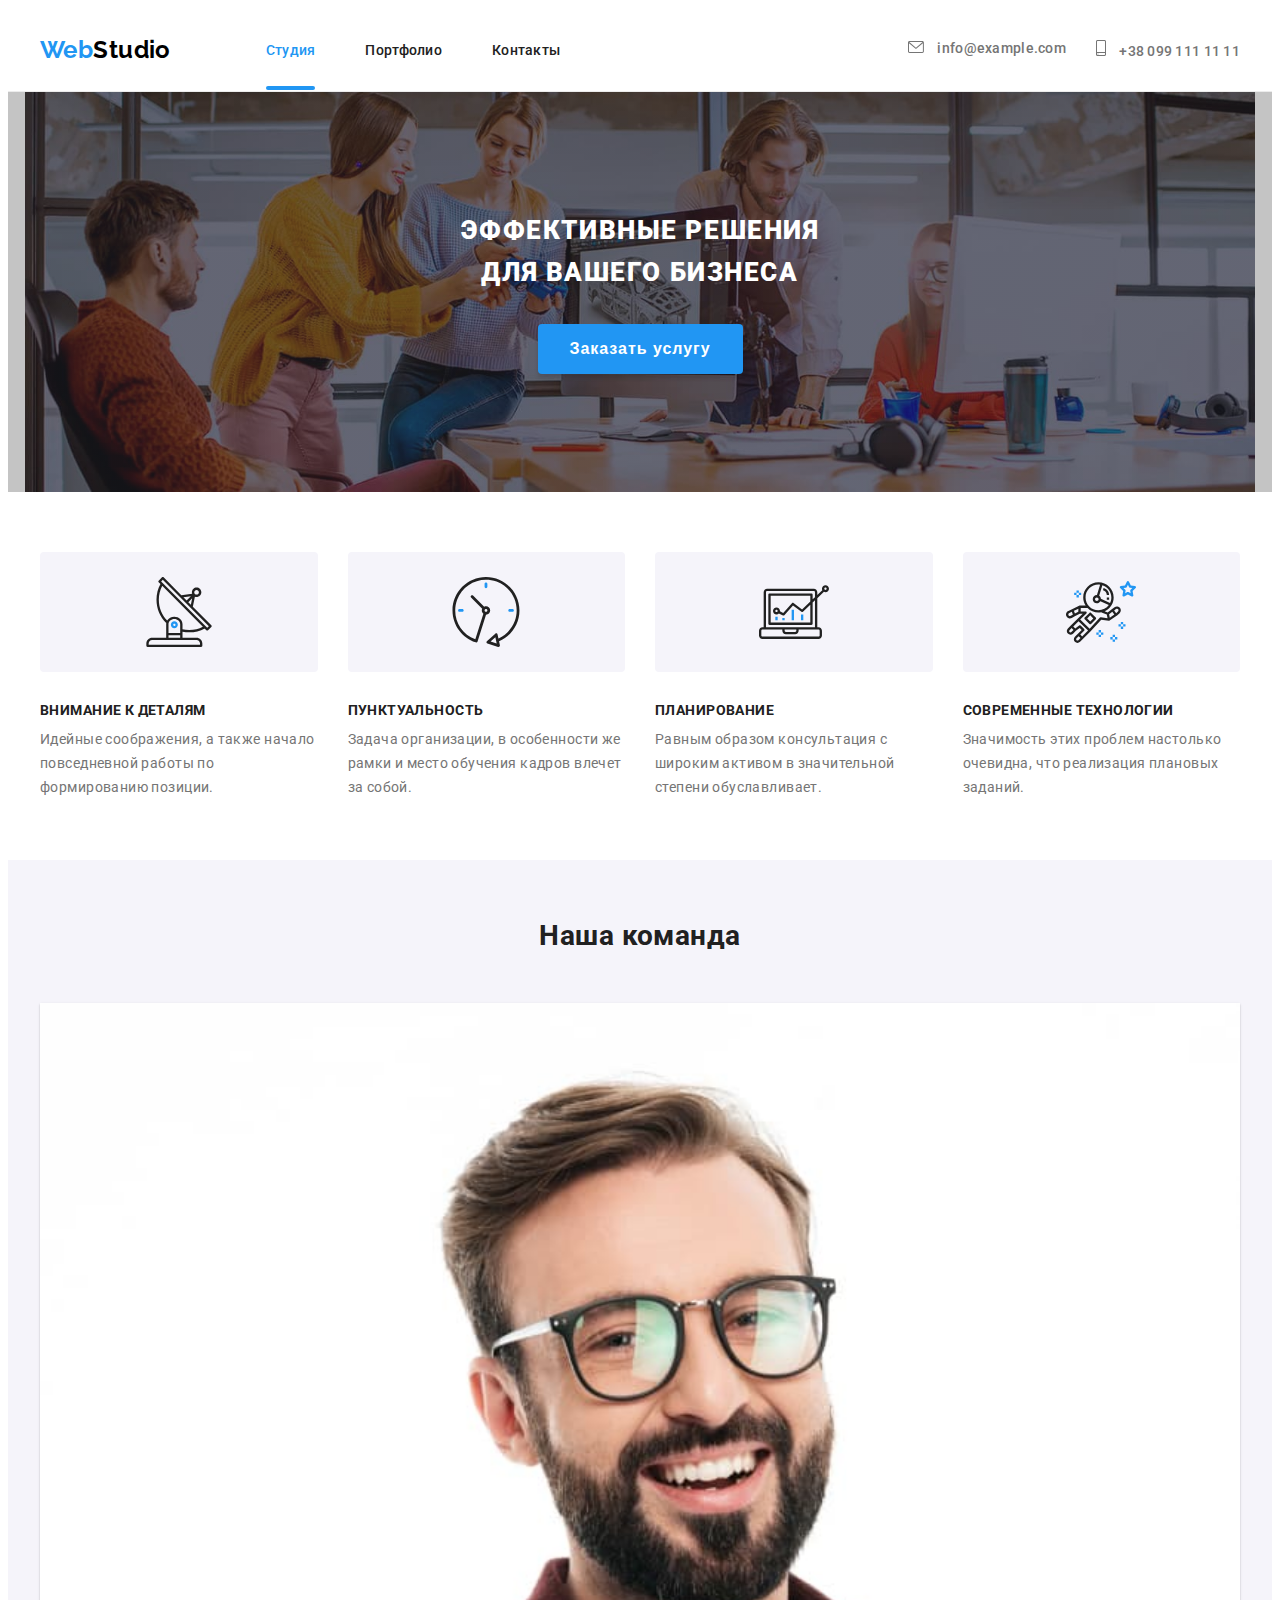
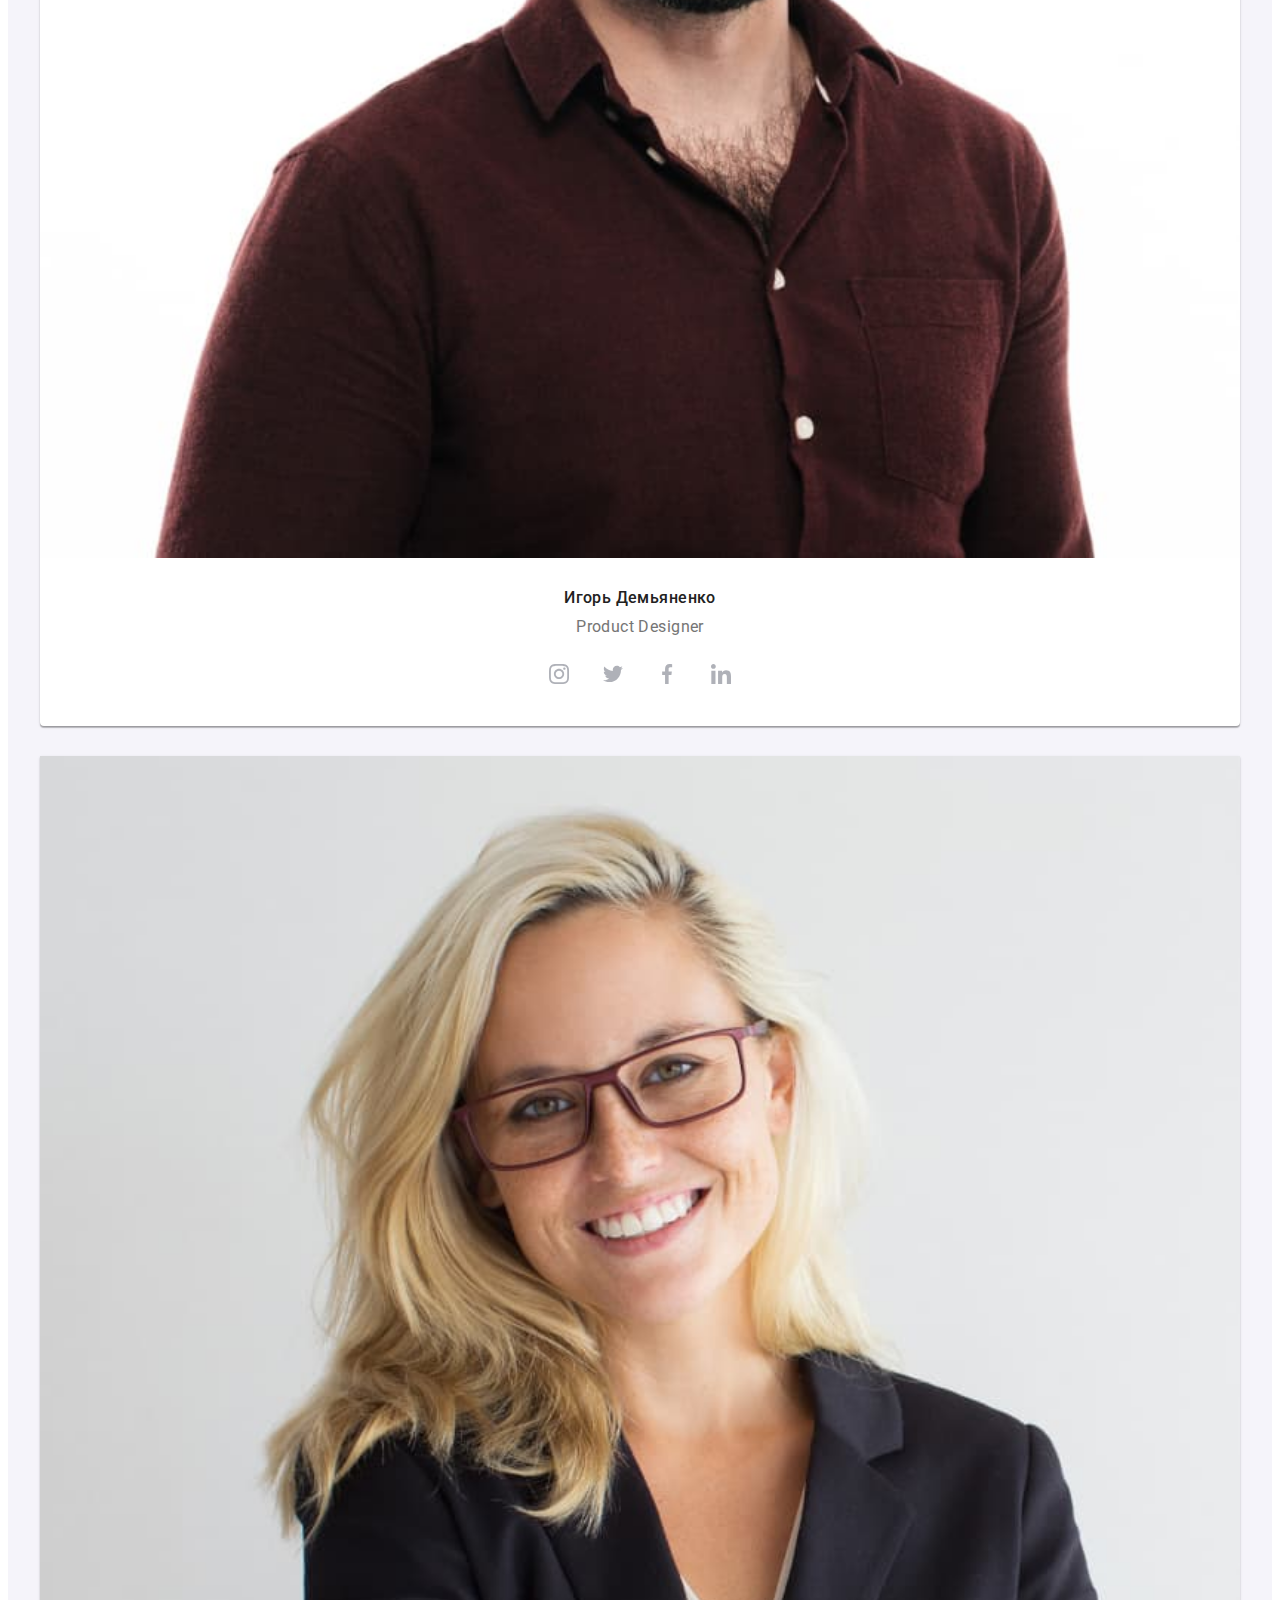
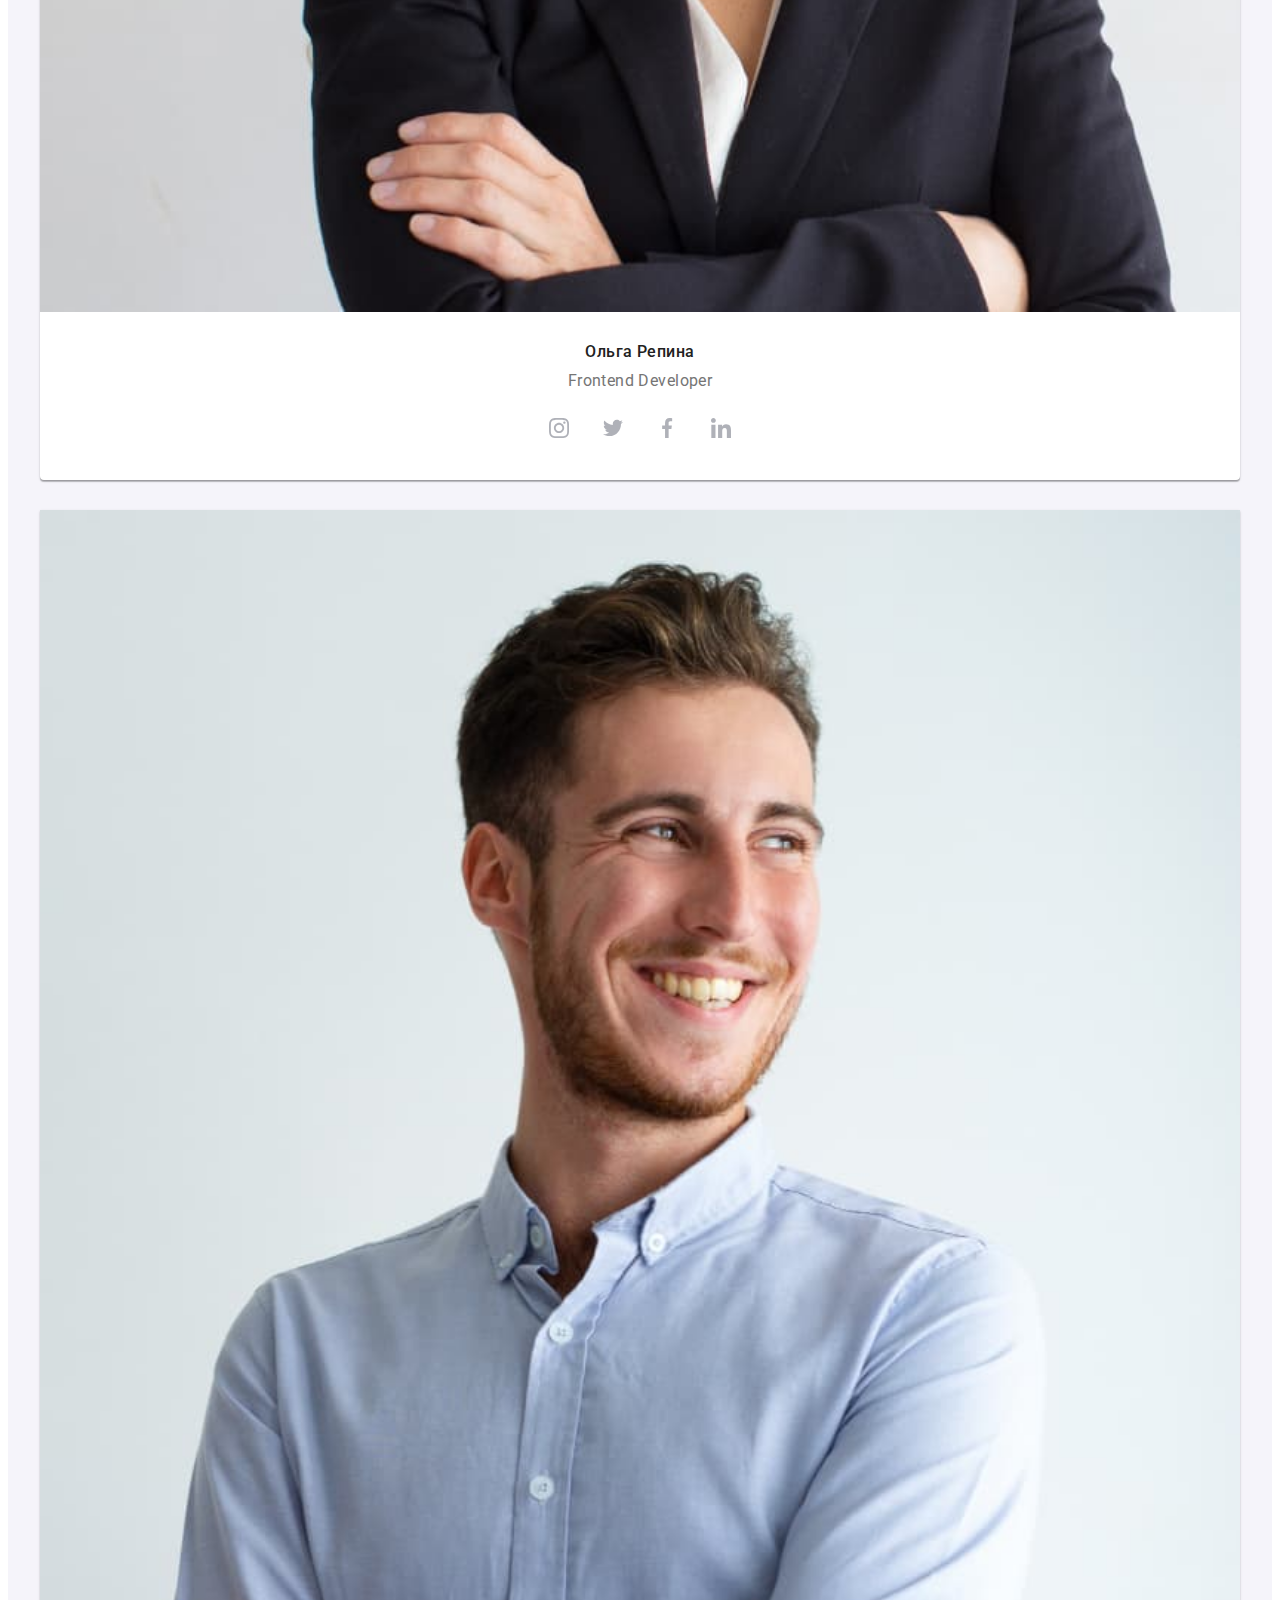
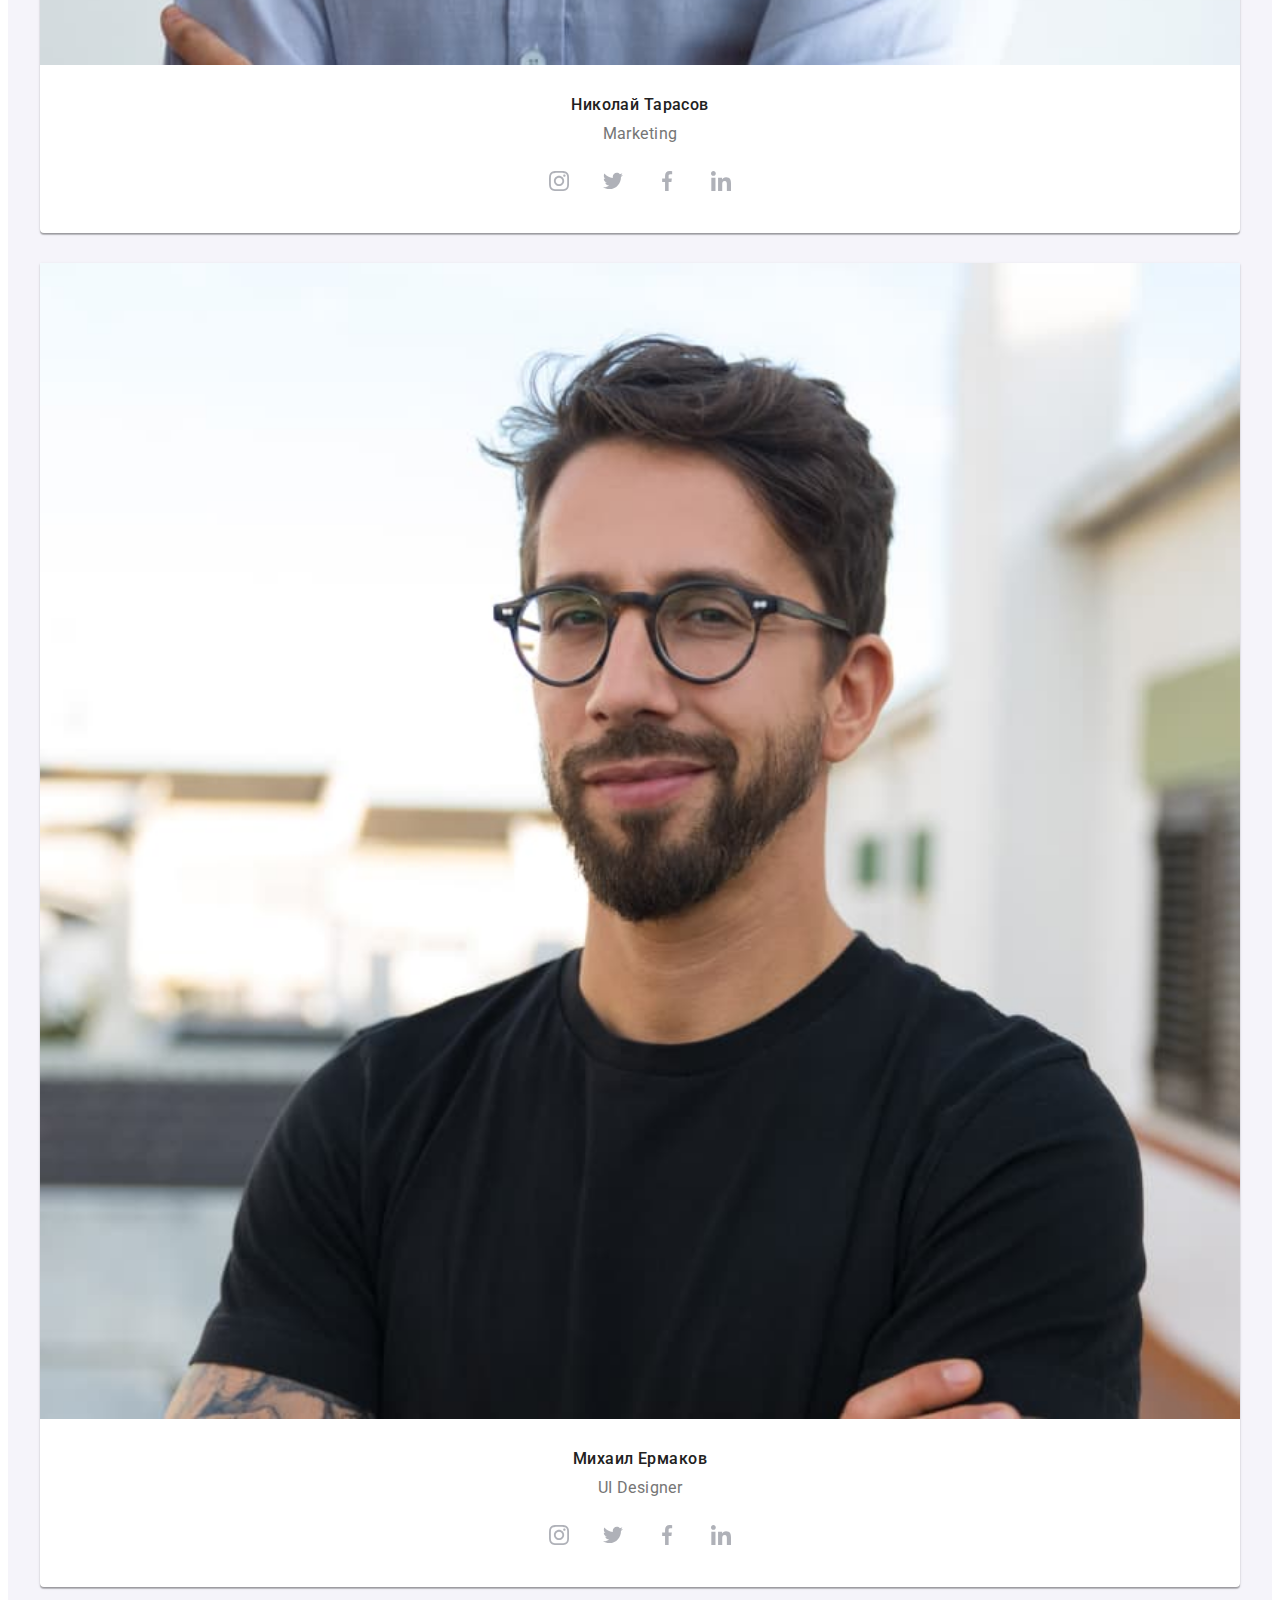
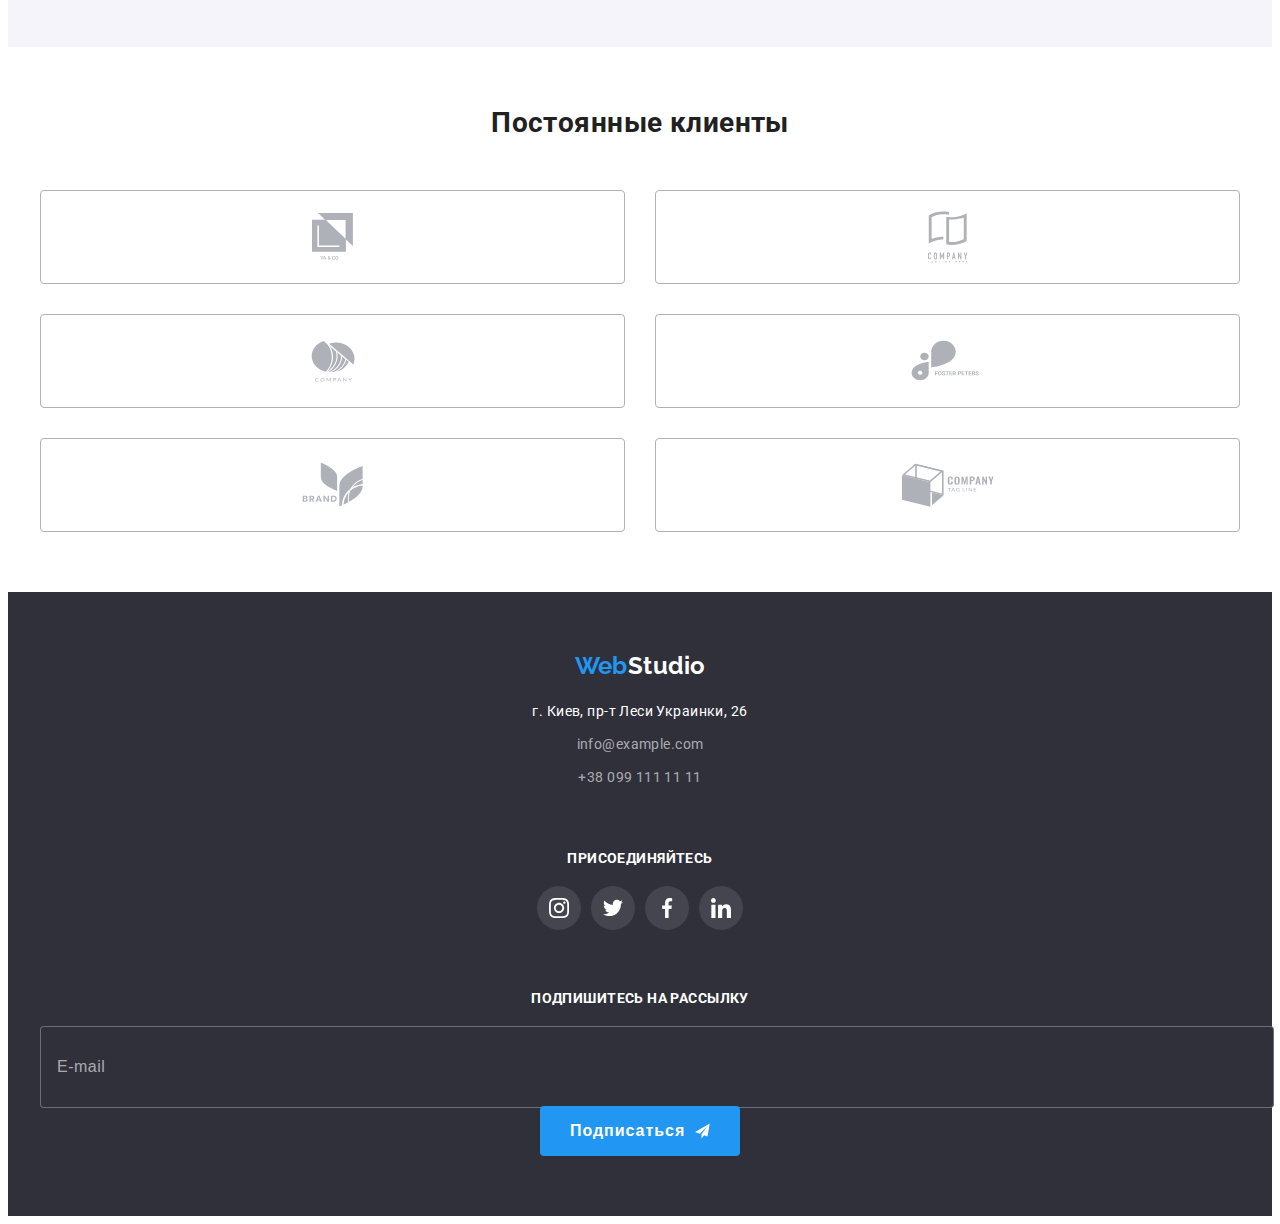
==== commit 3c8e47bd: "step 3" ====
--- a/index.html
+++ b/index.html
@@ -81,7 +81,7 @@
                 href="mailto:info@example.com"
                 class="contacts__link page-header__link"
               >
-                <svg class="contacts__icon" width="16" height="16">
+                <svg class="contacts__icon" width="16" height="12">
                   <use href="./images/icon.svg#envelope" />
                 </svg>
                 info@example.com
@@ -92,7 +92,7 @@
                 href="tel:+380991111111"
                 class="contacts__link page-header__link"
               >
-                <svg class="contacts__icon" width="16" height="16">
+                <svg class="contacts__icon" width="10" height="16">
                   <use href="./images/icon.svg#smartphone" />
                 </svg>
                 +38 099 111 11 11
--- a/css/main.min.css
+++ b/css/main.min.css
@@ -1 +1 @@
-:root{--temp-var: 0}body{font-family:"Roboto",sans-serif;font-style:normal;font-weight:400;font-size:14px;letter-spacing:.03em;color:#212121;background-color:#fff}img{display:block;padding:0}.address__link,.our-client,.contacts__link,.site-logo,.site-navigation__link,.social-link{text-decoration:none;color:inherit;-webkit-transition:250ms cubic-bezier(0.4, 0, 0.2, 1);transition:250ms cubic-bezier(0.4, 0, 0.2, 1);-webkit-transition-property:color,fill;transition-property:color,fill}.address__link:hover,.our-client:hover,.contacts__link:hover,.site-logo:hover,.site-navigation__link:hover,.social-link:hover,.address__link:focus,.our-client:focus,.contacts__link:focus,.site-logo:focus,.site-navigation__link:focus,.social-link:focus{color:#2196f3}.address__list,.page-footer__list,.our-clients__list,.our-team__list,.whot-do__list,.our-edge__list,.contacts,.site-navigation__list,.social-contacts{list-style:none}.form-subscribe__button,.primary__button{color:#fff;background-color:#2196f3;border:none;border-radius:4px;border-color:rgba(0,0,0,0);cursor:pointer}.our-clients,.our-team,.whot-do,.our-edge{padding-top:60px;padding-bottom:60px}.modal__title,.our-clients__title,.our-team__title,.whot-do__text,.whot-do__title{margin-top:0;margin-bottom:50px;font-weight:700;font-size:28px;line-height:1.178;text-align:center}.no-scroll{overflow:hidden}.container{margin-left:auto;margin-right:auto;padding-right:15px;padding-left:15px}@media screen and (min-width: 480px){.container{width:480px}}@media screen and (min-width: 768px){.container{width:768px}}@media screen and (min-width: 1200px){.container{width:1200px}}.visually-hidden{position:absolute;white-space:nowrap;width:1px;height:1px;overflow:hidden;border:0;padding:0;clip:rect(0 0 0 0);-webkit-clip-path:inset(50%);clip-path:inset(50%);margin:-1px}.current{color:#2196f3}.social-contacts{display:-webkit-box;display:-ms-flexbox;display:flex;-ms-flex-preferred-size:content;flex-basis:content;-webkit-box-pack:center;-ms-flex-pack:center;justify-content:center;padding-left:0}.social-contacts__item:not(:first-child){margin-left:10px}.social-link{display:-webkit-box;display:-ms-flexbox;display:flex;-webkit-box-pack:center;-ms-flex-pack:center;justify-content:center;-webkit-box-align:center;-ms-flex-align:center;align-items:center;width:44px;height:44px;border-radius:50%;fill:#afb1b8;-webkit-transition:250ms cubic-bezier(0.4, 0, 0.2, 1);transition:250ms cubic-bezier(0.4, 0, 0.2, 1);-webkit-transition-property:fill,background-color;transition-property:fill,background-color}.social-link:hover,.social-link:focus{fill:#fff;background-color:#2196f3}.social-link--theme-dark{fill:#fff;background-color:rgba(255,255,255,.1)}.social-link{display:-webkit-box;display:-ms-flexbox;display:flex;-webkit-box-pack:center;-ms-flex-pack:center;justify-content:center;-webkit-box-align:center;-ms-flex-align:center;align-items:center;width:44px;height:44px;border-radius:50%;fill:#afb1b8;-webkit-transition:250ms cubic-bezier(0.4, 0, 0.2, 1);transition:250ms cubic-bezier(0.4, 0, 0.2, 1);-webkit-transition-property:fill,background-color;transition-property:fill,background-color}.social-link:hover,.social-link:focus{fill:#fff;background-color:#2196f3}.social-link--theme-dark{fill:#fff;background-color:rgba(255,255,255,.1)}.page-header{position:relative}@media screen and (min-width: 768px){.page-header{border-bottom:1px solid #ececec}}.page-header__container{display:-webkit-box;display:-ms-flexbox;display:flex;-webkit-box-pack:justify;-ms-flex-pack:justify;justify-content:space-between;-webkit-box-align:center;-ms-flex-align:center;align-items:center}.page-header__site-logo{padding-top:16px;padding-bottom:16px}@media screen and (min-width: 768px){.page-header__site-logo{padding-top:10px;padding-bottom:10px}}@media screen and (min-width: 768px){.page-header__link{padding-top:32px;padding-bottom:32px}}.page-header__social-contacts{display:none}@media screen and (max-width: 767px){.page-header__social-contacts{display:-webkit-box;display:-ms-flexbox;display:flex;margin:0;margin-top:64px;padding:0}}.page-header__items{display:-webkit-inline-box;display:-ms-inline-flexbox;display:inline-flex}.page-header__items:not(:last-child)::after{content:"";border:1px solid rgba(33,33,33,.2);margin-left:10px}.page-header__social-link{width:-webkit-max-content;width:-moz-max-content;width:max-content;font-size:18px;line-height:1.222;letter-spacing:.02em}.page-header__social-link:hover,.page-header__social-link:focus{background-color:rgba(0,0,0,0)}@media screen and (max-width: 767px){.site-navigation{margin-bottom:302px}}@media screen and (min-width: 768px){.site-navigation{display:-webkit-box;display:-ms-flexbox;display:flex;-webkit-box-align:center;-ms-flex-align:center;align-items:center}}.site-navigation__list{margin-top:0;margin-bottom:0}@media screen and (max-width: 767px){.site-navigation__list{padding:0}}@media screen and (min-width: 768px){.site-navigation__list{display:-webkit-box;display:-ms-flexbox;display:flex;margin-left:90px;padding-left:0}}@media screen and (min-width: 1200px){.site-navigation__list{margin-left:95px}}.site-navigation__item{-webkit-box-align:center;-ms-flex-align:center;align-items:center}@media screen and (max-width: 767px){.site-navigation__item{margin-bottom:32px}}@media screen and (min-width: 768px){.site-navigation__item{margin-right:50px}}.site-navigation__link{position:relative;display:block;letter-spacing:.02em}@media screen and (max-width: 767px){.site-navigation__link{font-size:40px;line-height:1.175}}@media screen and (min-width: 768px){.site-navigation__link{font-weight:500;line-height:1.143}.site-navigation__link.current::after{content:"";position:absolute;left:0;bottom:0;width:100%;height:4px;background-color:#2196f3;border-radius:2px}}.site-logo{display:block;font-family:"Raleway",sans-serif;font-weight:700;font-size:24px;line-height:1.167;color:#2196f3}.site-logo--dark{color:#000}.site-logo--light{color:#fff}@media screen and (max-width: 767px){.contacts{display:-webkit-box;display:-ms-flexbox;display:flex;-ms-flex-wrap:wrap;flex-wrap:wrap;-webkit-box-orient:vertical;-webkit-box-direction:reverse;-ms-flex-direction:column-reverse;flex-direction:column-reverse;gap:32px;margin:0;padding-left:0}}.contacts-thumb{display:-webkit-box;display:-ms-flexbox;display:flex;-ms-flex-wrap:wrap;flex-wrap:wrap;-webkit-box-orient:vertical;-webkit-box-direction:normal;-ms-flex-direction:column;flex-direction:column}.contacts__item{font-weight:500;line-height:1.143;letter-spacing:.02em;color:#757575;fill:#757575}@media screen and (max-width: 767px){.contacts__item{font-size:24px;line-height:1.167}.contacts__item:last-child{font-size:34px;line-height:1.176}}.contacts__link:hover,.contacts__link:focus{color:#2196f3;fill:#2196f3}.contacts__icon{margin-right:10px}@media screen and (max-width: 767px){.contacts__icon{display:none}}.menu-button{display:none;margin:0;padding:0;background-color:#fff;border:0;z-index:100}@media screen and (max-width: 767px){.menu-button{display:block}}.menu-button .icon-close{display:none}.menu-button--is-open .icon-close{display:block}.menu-button--is-open .icon-menu{display:none}.menu-container{display:none}@media screen and (max-width: 767px){.menu-container{position:absolute;top:0;left:0;padding:48px 40px;width:100%;height:796px;background-color:#fff;outline:1px solid #ff4500}.menu-container--is-open{display:block}}@media screen and (min-width: 768px){.menu-container{display:-webkit-box;display:-ms-flexbox;display:flex;-webkit-box-pack:justify;-ms-flex-pack:justify;justify-content:space-between;-webkit-box-flex:1;-ms-flex-positive:1;flex-grow:1}}.primary{padding-top:0;padding-bottom:0;background-color:#c4c4c4}.primary__container{margin-top:0px;margin-bottom:0px;padding-top:118px;padding-bottom:118px;max-width:1600px;text-align:center;background-image:-webkit-gradient(linear, left top, right top, from(rgba(47, 48, 58, 0.4)), to(rgba(47, 48, 58, 0.4))),url(../images/main-background.jpg);background-image:linear-gradient(to right, rgba(47, 48, 58, 0.4), rgba(47, 48, 58, 0.4)),url(../images/main-background.jpg);background-repeat:no-repeat;background-size:cover;background-position:center}.primary__title{margin-top:0;margin-bottom:30px;font-weight:900;font-size:26px;line-height:1.615;letter-spacing:.06em;text-transform:uppercase;color:#fff}.primary__button{padding:10px 32px;font-weight:700;font-size:16px;line-height:1.875;letter-spacing:.06em;-webkit-box-shadow:0px 4px 4px rgba(0,0,0,.15);box-shadow:0px 4px 4px rgba(0,0,0,.15)}.our-edge__list{margin-top:0;margin-bottom:0;padding-left:0}.our-edge__item:not(:last-child){margin-bottom:30px}.our-edge__icon-thumb{display:-webkit-box;display:-ms-flexbox;display:flex;-webkit-box-pack:center;-ms-flex-pack:center;justify-content:center;-webkit-box-align:center;-ms-flex-align:center;align-items:center;width:100%;height:120px;margin-bottom:30px;background-color:#f5f4fa;border-radius:4px}.our-edge__title{margin-top:0;margin-bottom:10px;text-align:center;font-size:inherit;line-height:inherit;text-transform:uppercase}.our-edge__description{margin-top:0;margin-bottom:0;line-height:1.714;color:#757575}.whot-do{display:none}.whot-do__list{display:-webkit-box;display:-ms-flexbox;display:flex;gap:30px;margin-top:0;margin-bottom:0;padding-left:0}.whot-do__thumb{position:relative}.whot-do__text{position:absolute;left:0;bottom:0;display:-webkit-inline-box;display:-ms-inline-flexbox;display:inline-flex;-webkit-box-pack:center;-ms-flex-pack:center;justify-content:center;-webkit-box-align:center;-ms-flex-align:center;align-items:center;margin:0;width:100%;height:70px;font-size:inherit;line-height:1.143;text-transform:uppercase;color:#fff;background:rgba(47,48,58,.8)}.our-team{background-color:#f5f4fa}.our-team__list{margin-top:0;margin-bottom:0;padding:0}.our-team__item{width:100%;background-color:#fff;border-radius:0px 0px 4px 4px;-webkit-box-shadow:0px 1px 3px rgba(0,0,0,.12),0px 1px 1px rgba(0,0,0,.14),0px 2px 1px rgba(0,0,0,.2);box-shadow:0px 1px 3px rgba(0,0,0,.12),0px 1px 1px rgba(0,0,0,.14),0px 2px 1px rgba(0,0,0,.2)}.our-team__item:not(:last-child){margin-bottom:30px}.team-member__photo{min-width:100%}.team-member__description{padding:30px 32px}.team-member__title{margin-top:0;margin-bottom:10px;text-align:center;font-weight:500;font-size:16px;line-height:1.187}.team-member__position{margin-top:0;margin-bottom:16px;font-size:16px;line-height:1.187;text-align:center;color:#757575}.our-clients__list{display:-webkit-box;display:-ms-flexbox;display:flex;-ms-flex-wrap:wrap;flex-wrap:wrap;gap:30px;margin-top:0;margin-bottom:0;padding-left:0}.our-clients__item{-ms-flex-preferred-size:calc((100% - 30px)/2);flex-basis:calc((100% - 30px)/2)}.our-client{display:-webkit-box;display:-ms-flexbox;display:flex;-webkit-box-pack:center;-ms-flex-pack:center;justify-content:center;-webkit-box-align:center;-ms-flex-align:center;align-items:center;height:92px;fill:#afb1b8;border:1px solid #afb1b8;border-radius:4px;-webkit-transition-property:fill,border-color;transition-property:fill,border-color}.our-client:hover,.our-client:focus{fill:#2196f3;border-color:#2196f3}.page-footer{padding-top:60px;padding-bottom:60px;background-color:#2f303a}.page-footer__list{margin-top:0;margin-bottom:0;padding-left:0}.page-footer__site-logo{margin-bottom:20px}.page-footer__item{text-align:center}.page-footer__item:not(:last-child){margin-bottom:60px}.page-footer__uppertitle{margin-top:0;margin-bottom:20px;font-weight:700;line-height:1.142;text-transform:uppercase;color:#fff}.address__list{margin-top:0px;margin-bottom:0px;padding-left:0px}.address__item{font-style:normal;font-size:14px;line-height:1.714;color:#fff}.address__item:not(:last-child){margin-bottom:9px}.address__link{color:rgba(255,255,255,.6)}.form-subscribe__label{display:block;height:50px;margin-bottom:30px}.form-subscribe__input{width:100%;height:100%;padding:15px 16px;color:#fff;font-size:16px;line-height:1.25;letter-spacing:.03em;background-color:#2f303a;border:1px solid rgba(255,255,255,.3);border-radius:4px}.form-subscribe__input::-webkit-input-placeholder{color:rgba(255,255,255,.6)}.form-subscribe__input::-moz-placeholder{color:rgba(255,255,255,.6)}.form-subscribe__input:-ms-input-placeholder{color:rgba(255,255,255,.6)}.form-subscribe__input::-ms-input-placeholder{color:rgba(255,255,255,.6)}.form-subscribe__input::placeholder{color:rgba(255,255,255,.6)}.form-subscribe__button{display:-webkit-inline-box;display:-ms-inline-flexbox;display:inline-flex;-webkit-box-align:center;-ms-flex-align:center;align-items:center;padding:10px 30px;width:200px;text-align:center;font-weight:700;font-size:16px;line-height:1.875;letter-spacing:.06em;fill:#fff;background-size:contain;-webkit-transition:background-color 250ms cubic-bezier(0.4, 0, 0.2, 1);transition:background-color 250ms cubic-bezier(0.4, 0, 0.2, 1)}.form-subscribe__button:hover,.form-subscribe__button:focus{background-color:#188ce8}.form-subscribe__icon{margin-left:10px;background-size:cover}.backdrop{position:fixed;top:0;left:0;width:100%;height:100%;background:rgba(0,0,0,.2);opacity:1;-webkit-transition:opacity 250ms cubic-bezier(0.4, 0, 0.2, 1);transition:opacity 250ms cubic-bezier(0.4, 0, 0.2, 1);z-index:1000}.backdrop--is-hidden{opacity:0;pointer-events:none}@media screen and (max-width: 767px){.backdrop{margin:94px 15px}}@-webkit-keyframes fadeOut{from{-webkit-transform:translate(-50%, -50%) scale(1);transform:translate(-50%, -50%) scale(1);opacity:1;border-radius:0}to{-webkit-transform:translate(300%, -100%) scale(0.4);transform:translate(300%, -100%) scale(0.4);opacity:.7;border-radius:70%;background:#000}}@keyframes fadeOut{from{-webkit-transform:translate(-50%, -50%) scale(1);transform:translate(-50%, -50%) scale(1);opacity:1;border-radius:0}to{-webkit-transform:translate(300%, -100%) scale(0.4);transform:translate(300%, -100%) scale(0.4);opacity:.7;border-radius:70%;background:#000}}@-webkit-keyframes fadeIn{from{-webkit-transform:translate(-300%, -100%) scale(0.4);transform:translate(-300%, -100%) scale(0.4);opacity:.7;border-radius:70%;background:#000}80%{-webkit-transform:translate(-100%, -50%) scale(0.7);transform:translate(-100%, -50%) scale(0.7);opacity:.7;border-radius:30%;background:#fff}to{-webkit-transform:translate(-50%, -50%) scale(1);transform:translate(-50%, -50%) scale(1);opacity:1;border-radius:0}}@keyframes fadeIn{from{-webkit-transform:translate(-300%, -100%) scale(0.4);transform:translate(-300%, -100%) scale(0.4);opacity:.7;border-radius:70%;background:#000}80%{-webkit-transform:translate(-100%, -50%) scale(0.7);transform:translate(-100%, -50%) scale(0.7);opacity:.7;border-radius:30%;background:#fff}to{-webkit-transform:translate(-50%, -50%) scale(1);transform:translate(-50%, -50%) scale(1);opacity:1;border-radius:0}}.modal{position:absolute;top:50%;left:50%;display:block;overflow-y:scroll;margin:0 auto;background-color:#fff;-webkit-box-shadow:0px 1px 3px rgba(0,0,0,.12),0px 1px 1px rgba(0,0,0,.14),0px 2px 1px rgba(0,0,0,.2);box-shadow:0px 1px 3px rgba(0,0,0,.12),0px 1px 1px rgba(0,0,0,.14),0px 2px 1px rgba(0,0,0,.2);border-radius:4px;-webkit-animation:fadeIn 350ms ease-in;animation:fadeIn 350ms ease-in;-webkit-animation-fill-mode:forwards;animation-fill-mode:forwards}@media screen and (max-width: 767px){.modal{width:530px;height:580px}}.backdrop--is-hidden .modal{-webkit-animation:fadeOut 350ms ease-out;animation:fadeOut 350ms ease-out}.modal__button{position:absolute;display:-webkit-inline-box;display:-ms-inline-flexbox;display:inline-flex;-webkit-box-pack:center;-ms-flex-pack:center;justify-content:center;-webkit-box-align:center;-ms-flex-align:center;align-items:center;padding:0;width:30px;height:30px;background-color:var(--main-light-color);border:1px solid rgba(0,0,0,.1);border-radius:50%;-webkit-transition:fill var(--main-transition-duration) var(--main-transition-timing-function);transition:fill var(--main-transition-duration) var(--main-transition-timing-function);cursor:pointer}.modal__button:hover,.modal__button:focus{fill:#2196f3}.modal__button--close{top:8px;right:8px}.modal__title{margin-bottom:12px;font-size:20px;line-height:1.15}/*# sourceMappingURL=main.min.css.map */+:root{--temp-var: 0}body{font-family:"Roboto",sans-serif;font-style:normal;font-weight:400;font-size:14px;letter-spacing:.03em;color:#212121;background-color:#fff}img{display:block;padding:0}.address__link,.our-client,.contacts__link,.site-logo,.site-navigation__link,.social-link{text-decoration:none;color:inherit;-webkit-transition:250ms cubic-bezier(0.4, 0, 0.2, 1);transition:250ms cubic-bezier(0.4, 0, 0.2, 1);-webkit-transition-property:color,fill;transition-property:color,fill}.address__link:hover,.our-client:hover,.contacts__link:hover,.site-logo:hover,.site-navigation__link:hover,.social-link:hover,.address__link:focus,.our-client:focus,.contacts__link:focus,.site-logo:focus,.site-navigation__link:focus,.social-link:focus{color:#2196f3}.address__list,.page-footer__list,.our-clients__list,.our-team__list,.whot-do__list,.our-edge__list,.contacts,.site-navigation__list,.social-contacts{list-style:none}.form-subscribe__button,.primary__button{color:#fff;background-color:#2196f3;border:none;border-radius:4px;border-color:rgba(0,0,0,0);cursor:pointer}.our-clients,.our-team,.whot-do,.our-edge{padding-top:60px;padding-bottom:60px}.modal__title,.our-clients__title,.our-team__title,.whot-do__text,.whot-do__title{margin-top:0;margin-bottom:50px;font-weight:700;font-size:28px;line-height:1.178;text-align:center}.no-scroll{overflow:hidden}.container{margin-left:auto;margin-right:auto;padding-right:15px;padding-left:15px}@media screen and (min-width: 480px){.container{width:480px}}@media screen and (min-width: 768px){.container{width:768px}}@media screen and (min-width: 1200px){.container{width:1200px}}.visually-hidden{position:absolute;white-space:nowrap;width:1px;height:1px;overflow:hidden;border:0;padding:0;clip:rect(0 0 0 0);-webkit-clip-path:inset(50%);clip-path:inset(50%);margin:-1px}.current{color:#2196f3}.social-contacts{display:-webkit-box;display:-ms-flexbox;display:flex;-ms-flex-preferred-size:content;flex-basis:content;-webkit-box-pack:center;-ms-flex-pack:center;justify-content:center;padding-left:0}.social-contacts__item:not(:first-child){margin-left:10px}.social-link{display:-webkit-box;display:-ms-flexbox;display:flex;-webkit-box-pack:center;-ms-flex-pack:center;justify-content:center;-webkit-box-align:center;-ms-flex-align:center;align-items:center;width:44px;height:44px;border-radius:50%;fill:#afb1b8;-webkit-transition:250ms cubic-bezier(0.4, 0, 0.2, 1);transition:250ms cubic-bezier(0.4, 0, 0.2, 1);-webkit-transition-property:fill,background-color;transition-property:fill,background-color}.social-link:hover,.social-link:focus{fill:#fff;background-color:#2196f3}.social-link--theme-dark{fill:#fff;background-color:rgba(255,255,255,.1)}.social-link{display:-webkit-box;display:-ms-flexbox;display:flex;-webkit-box-pack:center;-ms-flex-pack:center;justify-content:center;-webkit-box-align:center;-ms-flex-align:center;align-items:center;width:44px;height:44px;border-radius:50%;fill:#afb1b8;-webkit-transition:250ms cubic-bezier(0.4, 0, 0.2, 1);transition:250ms cubic-bezier(0.4, 0, 0.2, 1);-webkit-transition-property:fill,background-color;transition-property:fill,background-color}.social-link:hover,.social-link:focus{fill:#fff;background-color:#2196f3}.social-link--theme-dark{fill:#fff;background-color:rgba(255,255,255,.1)}.page-header{position:relative}@media screen and (min-width: 768px){.page-header{border-bottom:1px solid #ececec}}.page-header__container{display:-webkit-box;display:-ms-flexbox;display:flex;-webkit-box-align:center;-ms-flex-align:center;align-items:center}@media screen and (max-width: 767px){.page-header__container{max-width:100%;-webkit-box-pack:justify;-ms-flex-pack:justify;justify-content:space-between}}.page-header__site-logo{padding-top:16px;padding-bottom:16px}@media screen and (min-width: 768px){.page-header__site-logo{padding-top:10px;padding-bottom:10px}}@media screen and (min-width: 768px){.page-header__link{padding-top:32px;padding-bottom:32px}}.page-header__social-contacts{display:none}@media screen and (max-width: 767px){.page-header__social-contacts{display:-webkit-box;display:-ms-flexbox;display:flex;margin:0;margin-top:64px;padding:0}}.page-header__items{display:-webkit-inline-box;display:-ms-inline-flexbox;display:inline-flex}.page-header__items:not(:last-child)::after{content:"";border:1px solid rgba(33,33,33,.2);margin-left:10px}.page-header__social-link{font-size:18px;line-height:1.222;letter-spacing:.02em}.page-header__social-link:hover,.page-header__social-link:focus{background-color:rgba(0,0,0,0)}@media screen and (max-width: 767px){.site-navigation{margin-bottom:302px}}@media screen and (min-width: 768px){.site-navigation{display:-webkit-box;display:-ms-flexbox;display:flex;-webkit-box-align:center;-ms-flex-align:center;align-items:center}}.site-navigation__list{margin-top:0;margin-bottom:0}@media screen and (max-width: 767px){.site-navigation__list{padding:0}}@media screen and (min-width: 768px){.site-navigation__list{display:-webkit-box;display:-ms-flexbox;display:flex;margin-left:90px;padding-left:0}}@media screen and (min-width: 1200px){.site-navigation__list{margin-left:95px}}.site-navigation__item{-webkit-box-align:center;-ms-flex-align:center;align-items:center}@media screen and (max-width: 767px){.site-navigation__item{margin-bottom:32px}}@media screen and (min-width: 768px){.site-navigation__item:not(:last-child){margin-right:50px}}.site-navigation__link{position:relative;display:block;letter-spacing:.02em}@media screen and (max-width: 767px){.site-navigation__link{font-size:40px;line-height:1.175}}@media screen and (min-width: 768px){.site-navigation__link{font-weight:500;line-height:1.143}.site-navigation__link.current::after{content:"";position:absolute;left:0;bottom:0;width:100%;height:4px;background-color:#2196f3;border-radius:2px}}.site-logo{display:block;font-family:"Raleway",sans-serif;font-weight:700;font-size:24px;line-height:1.167;color:#2196f3}.site-logo--dark{color:#000}.site-logo--light{color:#fff}.contacts-thumb{display:-webkit-box;display:-ms-flexbox;display:flex}@media screen and (max-width: 767px){.contacts-thumb{-ms-flex-wrap:wrap;flex-wrap:wrap;-webkit-box-orient:vertical;-webkit-box-direction:normal;-ms-flex-direction:column;flex-direction:column}}.contacts{display:-webkit-box;display:-ms-flexbox;display:flex;padding-left:0px}@media screen and (max-width: 767px){.contacts{-ms-flex-wrap:wrap;flex-wrap:wrap;-webkit-box-orient:vertical;-webkit-box-direction:reverse;-ms-flex-direction:column-reverse;flex-direction:column-reverse;gap:32px;margin:0}}@media screen and (min-width: 768px){.contacts{-webkit-box-orient:vertical;-webkit-box-direction:normal;-ms-flex-direction:column;flex-direction:column;-webkit-box-pack:center;-ms-flex-pack:center;justify-content:center;-webkit-box-align:start;-ms-flex-align:start;align-items:flex-start;margin-top:0px;margin-bottom:0px}}@media screen and (min-width: 1200px){.contacts{-webkit-box-orient:unset;-webkit-box-direction:unset;-ms-flex-direction:unset;flex-direction:unset}}.contacts__item{font-weight:500;line-height:1.143;letter-spacing:.02em;color:#757575;fill:#757575}@media screen and (max-width: 767px){.contacts__item{font-size:24px;line-height:1.167}.contacts__item:last-child{font-size:34px;line-height:1.176}}@media screen and (min-width: 1200px){.contacts__item{display:-webkit-inline-box;display:-ms-inline-flexbox;display:inline-flex}.contacts__item:not(:last-child){margin-right:30px}}.contacts__link:hover,.contacts__link:focus{color:#2196f3;fill:#2196f3}.contacts__icon{margin-right:10px}@media screen and (max-width: 767px){.contacts__icon{display:none}}.menu-button{display:none;margin:0;padding:0;background-color:#fff;border:0;z-index:100}@media screen and (max-width: 767px){.menu-button{display:block}}.menu-button .icon-close{display:none}.menu-button--is-open .icon-close{display:block}.menu-button--is-open .icon-menu{display:none}.menu-container{display:none}@media screen and (max-width: 767px){.menu-container{position:absolute;top:0;left:0;padding:48px 40px;width:100%;height:796px;background-color:#fff;outline:1px solid #ff4500}.menu-container--is-open{display:block}}@media screen and (min-width: 768px){.menu-container{display:-webkit-box;display:-ms-flexbox;display:flex;-webkit-box-flex:1;-ms-flex-positive:1;flex-grow:1;-webkit-box-pack:justify;-ms-flex-pack:justify;justify-content:space-between}}.primary{padding-top:0;padding-bottom:0;background-color:#c4c4c4}.primary__container{margin-top:0px;margin-bottom:0px;padding-top:118px;padding-bottom:118px;max-width:1600px;text-align:center;background-image:-webkit-gradient(linear, left top, right top, from(rgba(47, 48, 58, 0.4)), to(rgba(47, 48, 58, 0.4))),url(../images/main-background.jpg);background-image:linear-gradient(to right, rgba(47, 48, 58, 0.4), rgba(47, 48, 58, 0.4)),url(../images/main-background.jpg);background-repeat:no-repeat;background-size:cover;background-position:center}.primary__title{margin-top:0;margin-bottom:30px;font-weight:900;font-size:26px;line-height:1.615;letter-spacing:.06em;text-transform:uppercase;color:#fff}.primary__button{padding:10px 32px;font-weight:700;font-size:16px;line-height:1.875;letter-spacing:.06em;-webkit-box-shadow:0px 4px 4px rgba(0,0,0,.15);box-shadow:0px 4px 4px rgba(0,0,0,.15)}.our-edge__icon-thumb{display:-webkit-box;display:-ms-flexbox;display:flex;-webkit-box-pack:center;-ms-flex-pack:center;justify-content:center;-webkit-box-align:center;-ms-flex-align:center;align-items:center;width:100%;height:120px;margin-bottom:30px;background-color:#f5f4fa;border-radius:4px}.our-edge__list{margin-top:0;margin-bottom:0;padding-left:0}@media screen and (min-width: 1200px){.our-edge__list{display:-webkit-box;display:-ms-flexbox;display:flex}}@media screen and (min-width: 1200px){.our-edge__item{-ms-flex-preferred-size:calc((100% - 90px)/4);flex-basis:calc((100% - 90px)/4)}.our-edge__item:not(:first-child){margin-left:30px}}.our-edge__title{margin-top:0;margin-bottom:10px;font-size:inherit;line-height:1.142;text-transform:uppercase}@media screen and (max-width: 768px){.our-edge__title{text-align:center}}.our-edge__description{margin-top:0;margin-bottom:0;line-height:1.714;color:#757575}.whot-do{display:none}.whot-do__list{display:-webkit-box;display:-ms-flexbox;display:flex;gap:30px;margin-top:0;margin-bottom:0;padding-left:0}.whot-do__thumb{position:relative}.whot-do__text{position:absolute;left:0;bottom:0;display:-webkit-inline-box;display:-ms-inline-flexbox;display:inline-flex;-webkit-box-pack:center;-ms-flex-pack:center;justify-content:center;-webkit-box-align:center;-ms-flex-align:center;align-items:center;margin:0;width:100%;height:70px;font-size:inherit;line-height:1.143;text-transform:uppercase;color:#fff;background:rgba(47,48,58,.8)}.our-team{background-color:#f5f4fa}.our-team__list{margin-top:0;margin-bottom:0;padding:0}.our-team__item{width:100%;background-color:#fff;border-radius:0px 0px 4px 4px;-webkit-box-shadow:0px 1px 3px rgba(0,0,0,.12),0px 1px 1px rgba(0,0,0,.14),0px 2px 1px rgba(0,0,0,.2);box-shadow:0px 1px 3px rgba(0,0,0,.12),0px 1px 1px rgba(0,0,0,.14),0px 2px 1px rgba(0,0,0,.2)}.our-team__item:not(:last-child){margin-bottom:30px}.team-member__photo{min-width:100%}.team-member__description{padding:30px 32px}.team-member__title{margin-top:0;margin-bottom:10px;text-align:center;font-weight:500;font-size:16px;line-height:1.187}.team-member__position{margin-top:0;margin-bottom:16px;font-size:16px;line-height:1.187;text-align:center;color:#757575}.our-clients__list{display:-webkit-box;display:-ms-flexbox;display:flex;-ms-flex-wrap:wrap;flex-wrap:wrap;gap:30px;margin-top:0;margin-bottom:0;padding-left:0}.our-clients__item{-ms-flex-preferred-size:calc((100% - 30px)/2);flex-basis:calc((100% - 30px)/2)}.our-client{display:-webkit-box;display:-ms-flexbox;display:flex;-webkit-box-pack:center;-ms-flex-pack:center;justify-content:center;-webkit-box-align:center;-ms-flex-align:center;align-items:center;height:92px;fill:#afb1b8;border:1px solid #afb1b8;border-radius:4px;-webkit-transition-property:fill,border-color;transition-property:fill,border-color}.our-client:hover,.our-client:focus{fill:#2196f3;border-color:#2196f3}.page-footer{padding-top:60px;padding-bottom:60px;background-color:#2f303a}.page-footer__list{margin-top:0;margin-bottom:0;padding-left:0}.page-footer__site-logo{margin-bottom:20px}.page-footer__item{text-align:center}.page-footer__item:not(:last-child){margin-bottom:60px}.page-footer__uppertitle{margin-top:0;margin-bottom:20px;font-weight:700;line-height:1.142;text-transform:uppercase;color:#fff}.address__list{margin-top:0px;margin-bottom:0px;padding-left:0px}.address__item{font-style:normal;font-size:14px;line-height:1.714;color:#fff}.address__item:not(:last-child){margin-bottom:9px}.address__link{color:rgba(255,255,255,.6)}.form-subscribe__label{display:block;height:50px;margin-bottom:30px}.form-subscribe__input{width:100%;height:100%;padding:15px 16px;color:#fff;font-size:16px;line-height:1.25;letter-spacing:.03em;background-color:#2f303a;border:1px solid rgba(255,255,255,.3);border-radius:4px}.form-subscribe__input::-webkit-input-placeholder{color:rgba(255,255,255,.6)}.form-subscribe__input::-moz-placeholder{color:rgba(255,255,255,.6)}.form-subscribe__input:-ms-input-placeholder{color:rgba(255,255,255,.6)}.form-subscribe__input::-ms-input-placeholder{color:rgba(255,255,255,.6)}.form-subscribe__input::placeholder{color:rgba(255,255,255,.6)}.form-subscribe__button{display:-webkit-inline-box;display:-ms-inline-flexbox;display:inline-flex;-webkit-box-align:center;-ms-flex-align:center;align-items:center;padding:10px 30px;width:200px;text-align:center;font-weight:700;font-size:16px;line-height:1.875;letter-spacing:.06em;fill:#fff;background-size:contain;-webkit-transition:background-color 250ms cubic-bezier(0.4, 0, 0.2, 1);transition:background-color 250ms cubic-bezier(0.4, 0, 0.2, 1)}.form-subscribe__button:hover,.form-subscribe__button:focus{background-color:#188ce8}.form-subscribe__icon{margin-left:10px;background-size:cover}.backdrop{position:fixed;top:0;left:0;width:100%;height:100%;background:rgba(0,0,0,.2);opacity:1;-webkit-transition:opacity 250ms cubic-bezier(0.4, 0, 0.2, 1);transition:opacity 250ms cubic-bezier(0.4, 0, 0.2, 1);z-index:1000}.backdrop--is-hidden{opacity:0;pointer-events:none}@media screen and (max-width: 767px){.backdrop{margin:94px 15px}}@-webkit-keyframes fadeOut{from{-webkit-transform:translate(-50%, -50%) scale(1);transform:translate(-50%, -50%) scale(1);opacity:1;border-radius:0}to{-webkit-transform:translate(300%, -100%) scale(0.4);transform:translate(300%, -100%) scale(0.4);opacity:.7;border-radius:70%;background:#000}}@keyframes fadeOut{from{-webkit-transform:translate(-50%, -50%) scale(1);transform:translate(-50%, -50%) scale(1);opacity:1;border-radius:0}to{-webkit-transform:translate(300%, -100%) scale(0.4);transform:translate(300%, -100%) scale(0.4);opacity:.7;border-radius:70%;background:#000}}@-webkit-keyframes fadeIn{from{-webkit-transform:translate(-300%, -100%) scale(0.4);transform:translate(-300%, -100%) scale(0.4);opacity:.7;border-radius:70%;background:#000}80%{-webkit-transform:translate(-100%, -50%) scale(0.7);transform:translate(-100%, -50%) scale(0.7);opacity:.7;border-radius:30%;background:#fff}to{-webkit-transform:translate(-50%, -50%) scale(1);transform:translate(-50%, -50%) scale(1);opacity:1;border-radius:0}}@keyframes fadeIn{from{-webkit-transform:translate(-300%, -100%) scale(0.4);transform:translate(-300%, -100%) scale(0.4);opacity:.7;border-radius:70%;background:#000}80%{-webkit-transform:translate(-100%, -50%) scale(0.7);transform:translate(-100%, -50%) scale(0.7);opacity:.7;border-radius:30%;background:#fff}to{-webkit-transform:translate(-50%, -50%) scale(1);transform:translate(-50%, -50%) scale(1);opacity:1;border-radius:0}}.modal{position:absolute;top:50%;left:50%;display:block;overflow-y:scroll;margin:0 auto;background-color:#fff;-webkit-box-shadow:0px 1px 3px rgba(0,0,0,.12),0px 1px 1px rgba(0,0,0,.14),0px 2px 1px rgba(0,0,0,.2);box-shadow:0px 1px 3px rgba(0,0,0,.12),0px 1px 1px rgba(0,0,0,.14),0px 2px 1px rgba(0,0,0,.2);border-radius:4px;-webkit-animation:fadeIn 350ms ease-in;animation:fadeIn 350ms ease-in;-webkit-animation-fill-mode:forwards;animation-fill-mode:forwards}@media screen and (max-width: 767px){.modal{width:530px;height:580px}}.backdrop--is-hidden .modal{-webkit-animation:fadeOut 350ms ease-out;animation:fadeOut 350ms ease-out}.modal__button{position:absolute;display:-webkit-inline-box;display:-ms-inline-flexbox;display:inline-flex;-webkit-box-pack:center;-ms-flex-pack:center;justify-content:center;-webkit-box-align:center;-ms-flex-align:center;align-items:center;padding:0;width:30px;height:30px;background-color:var(--main-light-color);border:1px solid rgba(0,0,0,.1);border-radius:50%;-webkit-transition:fill var(--main-transition-duration) var(--main-transition-timing-function);transition:fill var(--main-transition-duration) var(--main-transition-timing-function);cursor:pointer}.modal__button:hover,.modal__button:focus{fill:#2196f3}.modal__button--close{top:8px;right:8px}.modal__title{margin-bottom:12px;font-size:20px;line-height:1.15}/*# sourceMappingURL=main.min.css.map */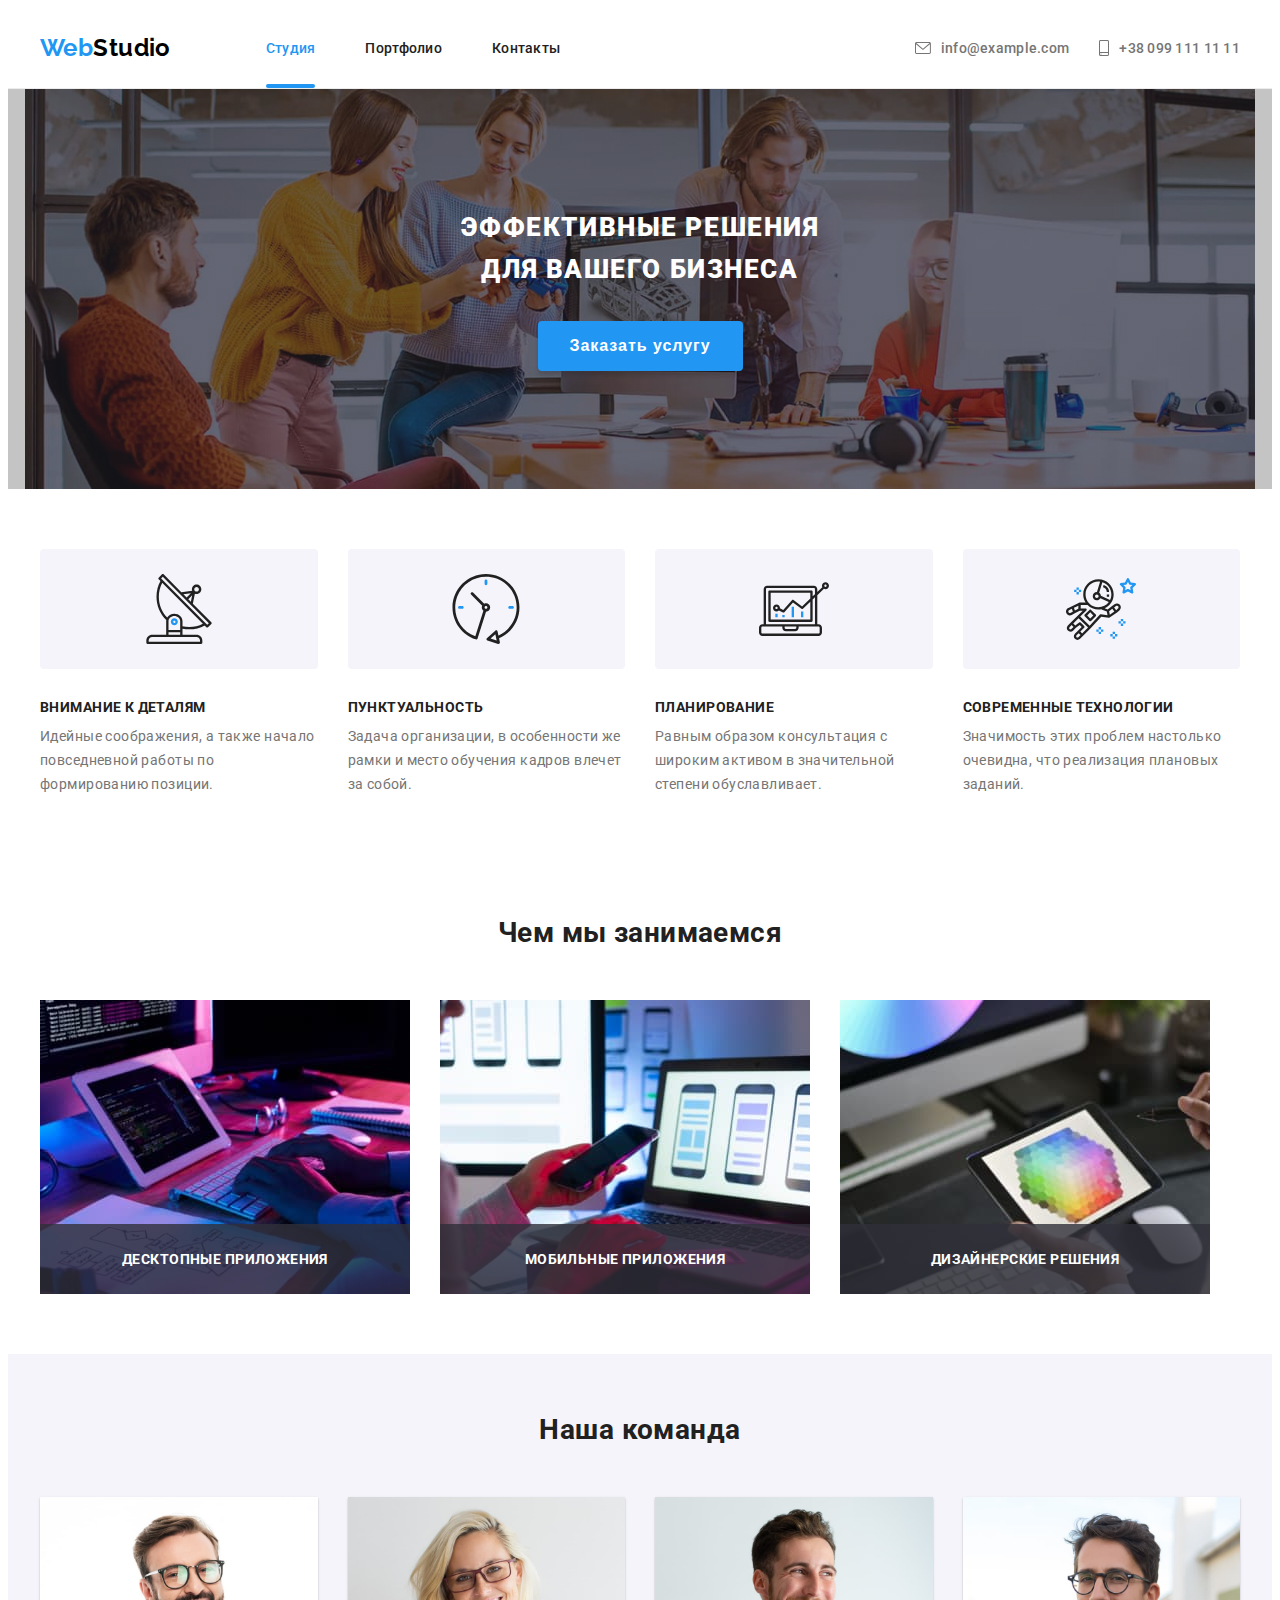
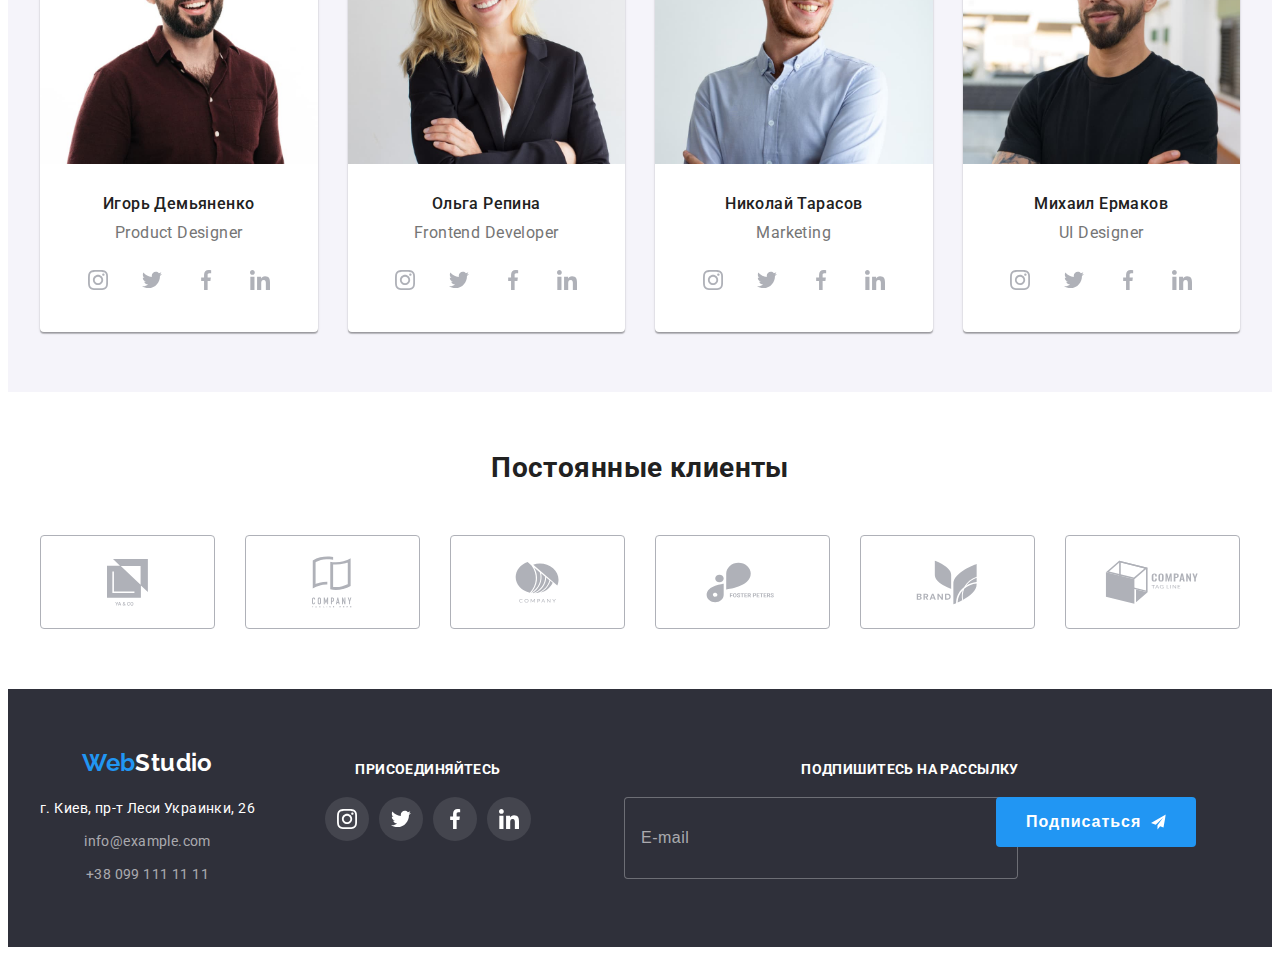
==== commit 1a9ad722: "step 3" ====
--- a/index.html
+++ b/index.html
@@ -76,74 +76,82 @@
           </nav>
           <div class="contacts-thumb">
             <ul class="contacts">
-            <li class="contacts__item">
-              <a
-                href="mailto:info@example.com"
-                class="contacts__link page-header__link"
-              >
-                <svg class="contacts__icon" width="16" height="12">
-                  <use href="./images/icon.svg#envelope" />
-                </svg>
-                info@example.com
-              </a>
-            </li>
-            <li class="contacts__item">
-              <a
-                href="tel:+380991111111"
-                class="contacts__link page-header__link"
-              >
-                <svg class="contacts__icon" width="10" height="16">
-                  <use href="./images/icon.svg#smartphone" />
-                </svg>
-                +38 099 111 11 11
-              </a>
-            </li>
+              <li class="contacts__item">
+                <a
+                  href="mailto:info@example.com"
+                  class="contacts__link page-header__link"
+                >
+                  <svg
+                    class="contacts__icon contacts__icon--envelope"
+                    width="16"
+                    height="16"
+                  >
+                    <use href="./images/icon.svg#envelope" />
+                  </svg>
+                  info@example.com
+                </a>
+              </li>
+              <li class="contacts__item">
+                <a
+                  href="tel:+380991111111"
+                  class="contacts__link page-header__link"
+                >
+                  <svg
+                    class="contacts__icon contacts__icon--smartphone"
+                    width="16"
+                    height="16"
+                  >
+                    <use href="./images/icon.svg#smartphone" />
+                  </svg>
+                  +38 099 111 11 11
+                </a>
+              </li>
             </ul>
             <ul class="social-contacts page-header__social-contacts">
-            <li class="social-contacts__item page-header__items">
-              <a
-                class="social-link page-header__social-link"
-                href="https://www.instagram.com"
-                target="_blank"
-                rel="noopener noreferrer"
-                lang="en"
-              >
-                Instagram
-              </a>
-            </li>
-            <li class="social-contacts__item page-header__items">
-              <a
-                class="social-link page-header__social-link"
-                href="https://twitter.com"
-                target="_blank"
-                rel="noopener noreferrer"
-                aria-label="twitter"
-              >
-                Twitter
-              </a>
-            </li>
-            <li class="social-contacts__item page-header__items">
-              <a
-                class="social-link page-header__social-link"
-                href="https://www.facebook.com"
-                target="_blank"
-                rel="noopener noreferrer"
-                aria-label="facebook"
-              >
-                Facebook
-              </a>
-            </li>
-            <li class="social-contacts__item page-header__items">
-              <a
-                class="social-link page-header__social-link"
-                href="https://www.linkedin.com"
-                target="_blank"
-                rel="noopener noreferrer"
-                aria-label="linkedin"
-              >
-                Linkedin
-              </a>
-            </li>
+              <li class="social-contacts__item page-header__items">
+                <a
+                  class="social-link page-header__social-link"
+                  href="https://www.instagram.com"
+                  target="_blank"
+                  rel="noopener noreferrer"
+                  lang="en"
+                >
+                  Instagram
+                </a>
+              </li>
+              <li class="social-contacts__item page-header__items">
+                <a
+                  class="social-link page-header__social-link"
+                  href="https://twitter.com"
+                  target="_blank"
+                  rel="noopener noreferrer"
+                  aria-label="twitter"
+                >
+                  Twitter
+                </a>
+              </li>
+              <li class="social-contacts__item page-header__items">
+                <a
+                  class="social-link page-header__social-link"
+                  href="https://www.facebook.com"
+                  target="_blank"
+                  rel="noopener noreferrer"
+                  aria-label="facebook"
+                >
+                  Facebook
+                </a>
+              </li>
+              <li class="social-contacts__item page-header__items">
+                <a
+                  class="social-link page-header__social-link"
+                  href="https://www.linkedin.com"
+                  target="_blank"
+                  rel="noopener noreferrer"
+                  aria-label="linkedin"
+                >
+                  Linkedin
+                </a>
+              </li>
             </ul>
           </div>
         </div>
@@ -273,7 +281,7 @@
                   <ul class="social-contacts">
                     <li class="social-contacts__item">
                       <a
-                        class="social-link team-member__social-link"
+                        class="social-link social-link--round team-member__social-link"
                         href="https://www.instagram.com"
                         target="_blank"
                         rel="noopener noreferrer"
@@ -286,7 +294,7 @@
                     </li>
                     <li class="social-contacts__item">
                       <a
-                        class="social-link team-member__social-link"
+                        class="social-link social-link--round team-member__social-link"
                         href="https://twitter.com"
                         target="_blank"
                         rel="noopener noreferrer"
@@ -299,7 +307,7 @@
                     </li>
                     <li class="social-contacts__item">
                       <a
-                        class="social-link team-member__social-link"
+                        class="social-link social-link--round team-member__social-link"
                         href="https://www.facebook.com"
                         target="_blank"
                         rel="noopener noreferrer"
@@ -312,7 +320,7 @@
                     </li>
                     <li class="social-contacts__item">
                       <a
-                        class="social-link team-member__social-link"
+                        class="social-link social-link--round team-member__social-link"
                         href="https://www.linkedin.com"
                         target="_blank"
                         rel="noopener noreferrer"
@@ -343,7 +351,7 @@
                   <ul class="social-contacts">
                     <li class="social-contacts__item">
                       <a
-                        class="social-link team-member__social-link"
+                        class="social-link social-link--round team-member__social-link"
                         href="https://www.instagram.com"
                         target="_blank"
                         rel="noopener noreferrer"
@@ -356,7 +364,7 @@
                     </li>
                     <li class="social-contacts__item">
                       <a
-                        class="social-link team-member__social-link"
+                        class="social-link social-link--round team-member__social-link"
                         href="https://twitter.com"
                         target="_blank"
                         rel="noopener noreferrer"
@@ -369,7 +377,7 @@
                     </li>
                     <li class="social-contacts__item">
                       <a
-                        class="social-link team-member__social-link"
+                        class="social-link social-link--round team-member__social-link"
                         href="https://www.facebook.com"
                         target="_blank"
                         rel="noopener noreferrer"
@@ -382,7 +390,7 @@
                     </li>
                     <li class="social-contacts__item">
                       <a
-                        class="social-link team-member__social-link"
+                        class="social-link social-link--round team-member__social-link"
                         href="https://www.linkedin.com"
                         target="_blank"
                         rel="noopener noreferrer"
@@ -411,7 +419,7 @@
                   <ul class="social-contacts">
                     <li class="social-contacts__item">
                       <a
-                        class="social-link team-member__social-link"
+                        class="social-link social-link--round team-member__social-link"
                         href="https://www.instagram.com"
                         target="_blank"
                         rel="noopener noreferrer"
@@ -424,7 +432,7 @@
                     </li>
                     <li class="social-contacts__item">
                       <a
-                        class="social-link team-member__social-link"
+                        class="social-link social-link--round team-member__social-link"
                         href="https://twitter.com"
                         target="_blank"
                         rel="noopener noreferrer"
@@ -437,7 +445,7 @@
                     </li>
                     <li class="social-contacts__item">
                       <a
-                        class="social-link team-member__social-link"
+                        class="social-link social-link--round team-member__social-link"
                         href="https://www.facebook.com"
                         target="_blank"
                         rel="noopener noreferrer"
@@ -450,7 +458,7 @@
                     </li>
                     <li class="social-contacts__item">
                       <a
-                        class="social-link team-member__social-link"
+                        class="social-link social-link--round team-member__social-link"
                         href="https://www.linkedin.com"
                         target="_blank"
                         rel="noopener noreferrer"
@@ -479,7 +487,7 @@
                   <ul class="social-contacts">
                     <li class="social-contacts__item">
                       <a
-                        class="social-link team-member__social-link"
+                        class="social-link social-link--round team-member__social-link"
                         href="https://www.instagram.com"
                         target="_blank"
                         rel="noopener noreferrer"
@@ -496,7 +504,7 @@
                     </li>
                     <li class="social-contacts__item">
                       <a
-                        class="social-link team-member__social-link"
+                        class="social-link social-link--round team-member__social-link"
                         href="https://twitter.com"
                         target="_blank"
                         rel="noopener noreferrer"
@@ -509,7 +517,7 @@
                     </li>
                     <li class="social-contacts__item">
                       <a
-                        class="social-link team-member__social-link"
+                        class="social-link social-link--round team-member__social-link"
                         href="https://www.facebook.com"
                         target="_blank"
                         rel="noopener noreferrer"
@@ -526,7 +534,7 @@
                     </li>
                     <li class="social-contacts__item">
                       <a
-                        class="social-link team-member__social-link"
+                        class="social-link social-link--round team-member__social-link"
                         href="https://www.linkedin.com"
                         target="_blank"
                         rel="noopener noreferrer"
@@ -622,7 +630,7 @@
             <ul class="social-contacts">
               <li class="social-contacts__item">
                 <a
-                  class="social-link social-link--theme-dark"
+                  class="social-link social-link--theme-dark social-link--round"
                   href="https://www.instagram.com"
                   target="_blank"
                   rel="noopener noreferrer"
@@ -635,7 +643,7 @@
               </li>
               <li class="social-contacts__item">
                 <a
-                  class="social-link social-link--theme-dark"
+                  class="social-link social-link--theme-dark social-link--round"
                   href="https://twitter.com"
                   target="_blank"
                   rel="noopener noreferrer"
@@ -648,7 +656,7 @@
               </li>
               <li class="social-contacts__item">
                 <a
-                  class="social-link social-link--theme-dark"
+                  class="social-link social-link--theme-dark social-link--round"
                   href="https://www.facebook.com"
                   target="_blank"
                   rel="noopener noreferrer"
@@ -661,13 +669,17 @@
               </li>
               <li class="social-contacts__item">
                 <a
-                  class="social-link social-link--theme-dark"
+                  class="social-link social-link--theme-dark social-link--round"
                   href="https://www.linkedin.com"
                   target="_blank"
                   rel="noopener noreferrer"
                   aria-label="linkedin"
                 >
-                  <svg class="social-link__icon" width="20" height="20">
+                  <svg
+                    class="social-link__icon social-link__icon--round"
+                    width="20"
+                    height="20"
+                  >
                     <use href="./images/icon.svg#linkedin" />
                   </svg>
                 </a>
--- a/css/main.min.css
+++ b/css/main.min.css
@@ -1 +1 @@
-:root{--temp-var: 0}body{font-family:"Roboto",sans-serif;font-style:normal;font-weight:400;font-size:14px;letter-spacing:.03em;color:#212121;background-color:#fff}img{display:block;padding:0}.address__link,.our-client,.contacts__link,.site-logo,.site-navigation__link,.social-link{text-decoration:none;color:inherit;-webkit-transition:250ms cubic-bezier(0.4, 0, 0.2, 1);transition:250ms cubic-bezier(0.4, 0, 0.2, 1);-webkit-transition-property:color,fill;transition-property:color,fill}.address__link:hover,.our-client:hover,.contacts__link:hover,.site-logo:hover,.site-navigation__link:hover,.social-link:hover,.address__link:focus,.our-client:focus,.contacts__link:focus,.site-logo:focus,.site-navigation__link:focus,.social-link:focus{color:#2196f3}.address__list,.page-footer__list,.our-clients__list,.our-team__list,.whot-do__list,.our-edge__list,.contacts,.site-navigation__list,.social-contacts{list-style:none}.form-subscribe__button,.primary__button{color:#fff;background-color:#2196f3;border:none;border-radius:4px;border-color:rgba(0,0,0,0);cursor:pointer}.our-clients,.our-team,.whot-do,.our-edge{padding-top:60px;padding-bottom:60px}.modal__title,.our-clients__title,.our-team__title,.whot-do__text,.whot-do__title{margin-top:0;margin-bottom:50px;font-weight:700;font-size:28px;line-height:1.178;text-align:center}.no-scroll{overflow:hidden}.container{margin-left:auto;margin-right:auto;padding-right:15px;padding-left:15px}@media screen and (min-width: 480px){.container{width:480px}}@media screen and (min-width: 768px){.container{width:768px}}@media screen and (min-width: 1200px){.container{width:1200px}}.visually-hidden{position:absolute;white-space:nowrap;width:1px;height:1px;overflow:hidden;border:0;padding:0;clip:rect(0 0 0 0);-webkit-clip-path:inset(50%);clip-path:inset(50%);margin:-1px}.current{color:#2196f3}.social-contacts{display:-webkit-box;display:-ms-flexbox;display:flex;-ms-flex-preferred-size:content;flex-basis:content;-webkit-box-pack:center;-ms-flex-pack:center;justify-content:center;padding-left:0}.social-contacts__item:not(:first-child){margin-left:10px}.social-link{display:-webkit-box;display:-ms-flexbox;display:flex;-webkit-box-pack:center;-ms-flex-pack:center;justify-content:center;-webkit-box-align:center;-ms-flex-align:center;align-items:center;width:44px;height:44px;border-radius:50%;fill:#afb1b8;-webkit-transition:250ms cubic-bezier(0.4, 0, 0.2, 1);transition:250ms cubic-bezier(0.4, 0, 0.2, 1);-webkit-transition-property:fill,background-color;transition-property:fill,background-color}.social-link:hover,.social-link:focus{fill:#fff;background-color:#2196f3}.social-link--theme-dark{fill:#fff;background-color:rgba(255,255,255,.1)}.social-link{display:-webkit-box;display:-ms-flexbox;display:flex;-webkit-box-pack:center;-ms-flex-pack:center;justify-content:center;-webkit-box-align:center;-ms-flex-align:center;align-items:center;width:44px;height:44px;border-radius:50%;fill:#afb1b8;-webkit-transition:250ms cubic-bezier(0.4, 0, 0.2, 1);transition:250ms cubic-bezier(0.4, 0, 0.2, 1);-webkit-transition-property:fill,background-color;transition-property:fill,background-color}.social-link:hover,.social-link:focus{fill:#fff;background-color:#2196f3}.social-link--theme-dark{fill:#fff;background-color:rgba(255,255,255,.1)}.page-header{position:relative}@media screen and (min-width: 768px){.page-header{border-bottom:1px solid #ececec}}.page-header__container{display:-webkit-box;display:-ms-flexbox;display:flex;-webkit-box-align:center;-ms-flex-align:center;align-items:center}@media screen and (max-width: 767px){.page-header__container{max-width:100%;-webkit-box-pack:justify;-ms-flex-pack:justify;justify-content:space-between}}.page-header__site-logo{padding-top:16px;padding-bottom:16px}@media screen and (min-width: 768px){.page-header__site-logo{padding-top:10px;padding-bottom:10px}}@media screen and (min-width: 768px){.page-header__link{padding-top:32px;padding-bottom:32px}}.page-header__social-contacts{display:none}@media screen and (max-width: 767px){.page-header__social-contacts{display:-webkit-box;display:-ms-flexbox;display:flex;margin:0;margin-top:64px;padding:0}}.page-header__items{display:-webkit-inline-box;display:-ms-inline-flexbox;display:inline-flex}.page-header__items:not(:last-child)::after{content:"";border:1px solid rgba(33,33,33,.2);margin-left:10px}.page-header__social-link{font-size:18px;line-height:1.222;letter-spacing:.02em}.page-header__social-link:hover,.page-header__social-link:focus{background-color:rgba(0,0,0,0)}@media screen and (max-width: 767px){.site-navigation{margin-bottom:302px}}@media screen and (min-width: 768px){.site-navigation{display:-webkit-box;display:-ms-flexbox;display:flex;-webkit-box-align:center;-ms-flex-align:center;align-items:center}}.site-navigation__list{margin-top:0;margin-bottom:0}@media screen and (max-width: 767px){.site-navigation__list{padding:0}}@media screen and (min-width: 768px){.site-navigation__list{display:-webkit-box;display:-ms-flexbox;display:flex;margin-left:90px;padding-left:0}}@media screen and (min-width: 1200px){.site-navigation__list{margin-left:95px}}.site-navigation__item{-webkit-box-align:center;-ms-flex-align:center;align-items:center}@media screen and (max-width: 767px){.site-navigation__item{margin-bottom:32px}}@media screen and (min-width: 768px){.site-navigation__item:not(:last-child){margin-right:50px}}.site-navigation__link{position:relative;display:block;letter-spacing:.02em}@media screen and (max-width: 767px){.site-navigation__link{font-size:40px;line-height:1.175}}@media screen and (min-width: 768px){.site-navigation__link{font-weight:500;line-height:1.143}.site-navigation__link.current::after{content:"";position:absolute;left:0;bottom:0;width:100%;height:4px;background-color:#2196f3;border-radius:2px}}.site-logo{display:block;font-family:"Raleway",sans-serif;font-weight:700;font-size:24px;line-height:1.167;color:#2196f3}.site-logo--dark{color:#000}.site-logo--light{color:#fff}.contacts-thumb{display:-webkit-box;display:-ms-flexbox;display:flex}@media screen and (max-width: 767px){.contacts-thumb{-ms-flex-wrap:wrap;flex-wrap:wrap;-webkit-box-orient:vertical;-webkit-box-direction:normal;-ms-flex-direction:column;flex-direction:column}}.contacts{display:-webkit-box;display:-ms-flexbox;display:flex;padding-left:0px}@media screen and (max-width: 767px){.contacts{-ms-flex-wrap:wrap;flex-wrap:wrap;-webkit-box-orient:vertical;-webkit-box-direction:reverse;-ms-flex-direction:column-reverse;flex-direction:column-reverse;gap:32px;margin:0}}@media screen and (min-width: 768px){.contacts{-webkit-box-orient:vertical;-webkit-box-direction:normal;-ms-flex-direction:column;flex-direction:column;-webkit-box-pack:center;-ms-flex-pack:center;justify-content:center;-webkit-box-align:start;-ms-flex-align:start;align-items:flex-start;margin-top:0px;margin-bottom:0px}}@media screen and (min-width: 1200px){.contacts{-webkit-box-orient:unset;-webkit-box-direction:unset;-ms-flex-direction:unset;flex-direction:unset}}.contacts__item{font-weight:500;line-height:1.143;letter-spacing:.02em;color:#757575;fill:#757575}@media screen and (max-width: 767px){.contacts__item{font-size:24px;line-height:1.167}.contacts__item:last-child{font-size:34px;line-height:1.176}}@media screen and (min-width: 1200px){.contacts__item{display:-webkit-inline-box;display:-ms-inline-flexbox;display:inline-flex}.contacts__item:not(:last-child){margin-right:30px}}.contacts__link:hover,.contacts__link:focus{color:#2196f3;fill:#2196f3}.contacts__icon{margin-right:10px}@media screen and (max-width: 767px){.contacts__icon{display:none}}.menu-button{display:none;margin:0;padding:0;background-color:#fff;border:0;z-index:100}@media screen and (max-width: 767px){.menu-button{display:block}}.menu-button .icon-close{display:none}.menu-button--is-open .icon-close{display:block}.menu-button--is-open .icon-menu{display:none}.menu-container{display:none}@media screen and (max-width: 767px){.menu-container{position:absolute;top:0;left:0;padding:48px 40px;width:100%;height:796px;background-color:#fff;outline:1px solid #ff4500}.menu-container--is-open{display:block}}@media screen and (min-width: 768px){.menu-container{display:-webkit-box;display:-ms-flexbox;display:flex;-webkit-box-flex:1;-ms-flex-positive:1;flex-grow:1;-webkit-box-pack:justify;-ms-flex-pack:justify;justify-content:space-between}}.primary{padding-top:0;padding-bottom:0;background-color:#c4c4c4}.primary__container{margin-top:0px;margin-bottom:0px;padding-top:118px;padding-bottom:118px;max-width:1600px;text-align:center;background-image:-webkit-gradient(linear, left top, right top, from(rgba(47, 48, 58, 0.4)), to(rgba(47, 48, 58, 0.4))),url(../images/main-background.jpg);background-image:linear-gradient(to right, rgba(47, 48, 58, 0.4), rgba(47, 48, 58, 0.4)),url(../images/main-background.jpg);background-repeat:no-repeat;background-size:cover;background-position:center}.primary__title{margin-top:0;margin-bottom:30px;font-weight:900;font-size:26px;line-height:1.615;letter-spacing:.06em;text-transform:uppercase;color:#fff}.primary__button{padding:10px 32px;font-weight:700;font-size:16px;line-height:1.875;letter-spacing:.06em;-webkit-box-shadow:0px 4px 4px rgba(0,0,0,.15);box-shadow:0px 4px 4px rgba(0,0,0,.15)}.our-edge__icon-thumb{display:-webkit-box;display:-ms-flexbox;display:flex;-webkit-box-pack:center;-ms-flex-pack:center;justify-content:center;-webkit-box-align:center;-ms-flex-align:center;align-items:center;width:100%;height:120px;margin-bottom:30px;background-color:#f5f4fa;border-radius:4px}.our-edge__list{margin-top:0;margin-bottom:0;padding-left:0}@media screen and (min-width: 1200px){.our-edge__list{display:-webkit-box;display:-ms-flexbox;display:flex}}@media screen and (min-width: 1200px){.our-edge__item{-ms-flex-preferred-size:calc((100% - 90px)/4);flex-basis:calc((100% - 90px)/4)}.our-edge__item:not(:first-child){margin-left:30px}}.our-edge__title{margin-top:0;margin-bottom:10px;font-size:inherit;line-height:1.142;text-transform:uppercase}@media screen and (max-width: 768px){.our-edge__title{text-align:center}}.our-edge__description{margin-top:0;margin-bottom:0;line-height:1.714;color:#757575}.whot-do{display:none}.whot-do__list{display:-webkit-box;display:-ms-flexbox;display:flex;gap:30px;margin-top:0;margin-bottom:0;padding-left:0}.whot-do__thumb{position:relative}.whot-do__text{position:absolute;left:0;bottom:0;display:-webkit-inline-box;display:-ms-inline-flexbox;display:inline-flex;-webkit-box-pack:center;-ms-flex-pack:center;justify-content:center;-webkit-box-align:center;-ms-flex-align:center;align-items:center;margin:0;width:100%;height:70px;font-size:inherit;line-height:1.143;text-transform:uppercase;color:#fff;background:rgba(47,48,58,.8)}.our-team{background-color:#f5f4fa}.our-team__list{margin-top:0;margin-bottom:0;padding:0}.our-team__item{width:100%;background-color:#fff;border-radius:0px 0px 4px 4px;-webkit-box-shadow:0px 1px 3px rgba(0,0,0,.12),0px 1px 1px rgba(0,0,0,.14),0px 2px 1px rgba(0,0,0,.2);box-shadow:0px 1px 3px rgba(0,0,0,.12),0px 1px 1px rgba(0,0,0,.14),0px 2px 1px rgba(0,0,0,.2)}.our-team__item:not(:last-child){margin-bottom:30px}.team-member__photo{min-width:100%}.team-member__description{padding:30px 32px}.team-member__title{margin-top:0;margin-bottom:10px;text-align:center;font-weight:500;font-size:16px;line-height:1.187}.team-member__position{margin-top:0;margin-bottom:16px;font-size:16px;line-height:1.187;text-align:center;color:#757575}.our-clients__list{display:-webkit-box;display:-ms-flexbox;display:flex;-ms-flex-wrap:wrap;flex-wrap:wrap;gap:30px;margin-top:0;margin-bottom:0;padding-left:0}.our-clients__item{-ms-flex-preferred-size:calc((100% - 30px)/2);flex-basis:calc((100% - 30px)/2)}.our-client{display:-webkit-box;display:-ms-flexbox;display:flex;-webkit-box-pack:center;-ms-flex-pack:center;justify-content:center;-webkit-box-align:center;-ms-flex-align:center;align-items:center;height:92px;fill:#afb1b8;border:1px solid #afb1b8;border-radius:4px;-webkit-transition-property:fill,border-color;transition-property:fill,border-color}.our-client:hover,.our-client:focus{fill:#2196f3;border-color:#2196f3}.page-footer{padding-top:60px;padding-bottom:60px;background-color:#2f303a}.page-footer__list{margin-top:0;margin-bottom:0;padding-left:0}.page-footer__site-logo{margin-bottom:20px}.page-footer__item{text-align:center}.page-footer__item:not(:last-child){margin-bottom:60px}.page-footer__uppertitle{margin-top:0;margin-bottom:20px;font-weight:700;line-height:1.142;text-transform:uppercase;color:#fff}.address__list{margin-top:0px;margin-bottom:0px;padding-left:0px}.address__item{font-style:normal;font-size:14px;line-height:1.714;color:#fff}.address__item:not(:last-child){margin-bottom:9px}.address__link{color:rgba(255,255,255,.6)}.form-subscribe__label{display:block;height:50px;margin-bottom:30px}.form-subscribe__input{width:100%;height:100%;padding:15px 16px;color:#fff;font-size:16px;line-height:1.25;letter-spacing:.03em;background-color:#2f303a;border:1px solid rgba(255,255,255,.3);border-radius:4px}.form-subscribe__input::-webkit-input-placeholder{color:rgba(255,255,255,.6)}.form-subscribe__input::-moz-placeholder{color:rgba(255,255,255,.6)}.form-subscribe__input:-ms-input-placeholder{color:rgba(255,255,255,.6)}.form-subscribe__input::-ms-input-placeholder{color:rgba(255,255,255,.6)}.form-subscribe__input::placeholder{color:rgba(255,255,255,.6)}.form-subscribe__button{display:-webkit-inline-box;display:-ms-inline-flexbox;display:inline-flex;-webkit-box-align:center;-ms-flex-align:center;align-items:center;padding:10px 30px;width:200px;text-align:center;font-weight:700;font-size:16px;line-height:1.875;letter-spacing:.06em;fill:#fff;background-size:contain;-webkit-transition:background-color 250ms cubic-bezier(0.4, 0, 0.2, 1);transition:background-color 250ms cubic-bezier(0.4, 0, 0.2, 1)}.form-subscribe__button:hover,.form-subscribe__button:focus{background-color:#188ce8}.form-subscribe__icon{margin-left:10px;background-size:cover}.backdrop{position:fixed;top:0;left:0;width:100%;height:100%;background:rgba(0,0,0,.2);opacity:1;-webkit-transition:opacity 250ms cubic-bezier(0.4, 0, 0.2, 1);transition:opacity 250ms cubic-bezier(0.4, 0, 0.2, 1);z-index:1000}.backdrop--is-hidden{opacity:0;pointer-events:none}@media screen and (max-width: 767px){.backdrop{margin:94px 15px}}@-webkit-keyframes fadeOut{from{-webkit-transform:translate(-50%, -50%) scale(1);transform:translate(-50%, -50%) scale(1);opacity:1;border-radius:0}to{-webkit-transform:translate(300%, -100%) scale(0.4);transform:translate(300%, -100%) scale(0.4);opacity:.7;border-radius:70%;background:#000}}@keyframes fadeOut{from{-webkit-transform:translate(-50%, -50%) scale(1);transform:translate(-50%, -50%) scale(1);opacity:1;border-radius:0}to{-webkit-transform:translate(300%, -100%) scale(0.4);transform:translate(300%, -100%) scale(0.4);opacity:.7;border-radius:70%;background:#000}}@-webkit-keyframes fadeIn{from{-webkit-transform:translate(-300%, -100%) scale(0.4);transform:translate(-300%, -100%) scale(0.4);opacity:.7;border-radius:70%;background:#000}80%{-webkit-transform:translate(-100%, -50%) scale(0.7);transform:translate(-100%, -50%) scale(0.7);opacity:.7;border-radius:30%;background:#fff}to{-webkit-transform:translate(-50%, -50%) scale(1);transform:translate(-50%, -50%) scale(1);opacity:1;border-radius:0}}@keyframes fadeIn{from{-webkit-transform:translate(-300%, -100%) scale(0.4);transform:translate(-300%, -100%) scale(0.4);opacity:.7;border-radius:70%;background:#000}80%{-webkit-transform:translate(-100%, -50%) scale(0.7);transform:translate(-100%, -50%) scale(0.7);opacity:.7;border-radius:30%;background:#fff}to{-webkit-transform:translate(-50%, -50%) scale(1);transform:translate(-50%, -50%) scale(1);opacity:1;border-radius:0}}.modal{position:absolute;top:50%;left:50%;display:block;overflow-y:scroll;margin:0 auto;background-color:#fff;-webkit-box-shadow:0px 1px 3px rgba(0,0,0,.12),0px 1px 1px rgba(0,0,0,.14),0px 2px 1px rgba(0,0,0,.2);box-shadow:0px 1px 3px rgba(0,0,0,.12),0px 1px 1px rgba(0,0,0,.14),0px 2px 1px rgba(0,0,0,.2);border-radius:4px;-webkit-animation:fadeIn 350ms ease-in;animation:fadeIn 350ms ease-in;-webkit-animation-fill-mode:forwards;animation-fill-mode:forwards}@media screen and (max-width: 767px){.modal{width:530px;height:580px}}.backdrop--is-hidden .modal{-webkit-animation:fadeOut 350ms ease-out;animation:fadeOut 350ms ease-out}.modal__button{position:absolute;display:-webkit-inline-box;display:-ms-inline-flexbox;display:inline-flex;-webkit-box-pack:center;-ms-flex-pack:center;justify-content:center;-webkit-box-align:center;-ms-flex-align:center;align-items:center;padding:0;width:30px;height:30px;background-color:var(--main-light-color);border:1px solid rgba(0,0,0,.1);border-radius:50%;-webkit-transition:fill var(--main-transition-duration) var(--main-transition-timing-function);transition:fill var(--main-transition-duration) var(--main-transition-timing-function);cursor:pointer}.modal__button:hover,.modal__button:focus{fill:#2196f3}.modal__button--close{top:8px;right:8px}.modal__title{margin-bottom:12px;font-size:20px;line-height:1.15}/*# sourceMappingURL=main.min.css.map */+:root{--temp-var: 0}body{font-family:"Roboto",sans-serif;font-style:normal;font-weight:400;font-size:14px;letter-spacing:.03em;color:#212121;background-color:#fff}img{display:block;padding:0}.address__link,.our-client,.contacts__link,.site-logo,.site-navigation__link,.social-link{text-decoration:none;color:inherit;-webkit-transition:250ms cubic-bezier(0.4, 0, 0.2, 1);transition:250ms cubic-bezier(0.4, 0, 0.2, 1);-webkit-transition-property:color,fill;transition-property:color,fill}.address__link:hover,.our-client:hover,.contacts__link:hover,.site-logo:hover,.site-navigation__link:hover,.social-link:hover,.address__link:focus,.our-client:focus,.contacts__link:focus,.site-logo:focus,.site-navigation__link:focus,.social-link:focus{color:#2196f3}.address__list,.page-footer__list,.our-clients__list,.our-team__list,.whot-do__list,.our-edge__list,.contacts,.site-navigation__list,.social-contacts{list-style:none}.form-subscribe__button,.primary__button{color:#fff;background-color:#2196f3;border:none;border-radius:4px;border-color:rgba(0,0,0,0);cursor:pointer}.our-clients,.our-team,.whot-do,.our-edge{padding-top:60px;padding-bottom:60px}.modal__title,.our-clients__title,.our-team__title,.whot-do__text,.whot-do__title{margin-top:0;margin-bottom:50px;font-weight:700;font-size:28px;line-height:1.178;text-align:center}.no-scroll{overflow:hidden}.container{margin-left:auto;margin-right:auto;padding-right:15px;padding-left:15px}@media screen and (min-width: 480px){.container{width:480px}}@media screen and (min-width: 768px){.container{width:768px}}@media screen and (min-width: 1200px){.container{width:1200px}}.visually-hidden{position:absolute;white-space:nowrap;width:1px;height:1px;overflow:hidden;border:0;padding:0;clip:rect(0 0 0 0);-webkit-clip-path:inset(50%);clip-path:inset(50%);margin:-1px}.current{color:#2196f3}.social-contacts{display:-webkit-box;display:-ms-flexbox;display:flex;-ms-flex-preferred-size:content;flex-basis:content;-webkit-box-pack:center;-ms-flex-pack:center;justify-content:center;padding-left:0}.social-contacts__item:not(:first-child){margin-left:10px}.social-link{display:-webkit-box;display:-ms-flexbox;display:flex;-webkit-box-pack:center;-ms-flex-pack:center;justify-content:center;-webkit-box-align:center;-ms-flex-align:center;align-items:center;fill:#afb1b8;-webkit-transition:250ms cubic-bezier(0.4, 0, 0.2, 1);transition:250ms cubic-bezier(0.4, 0, 0.2, 1);-webkit-transition-property:fill,background-color;transition-property:fill,background-color}.social-link:hover,.social-link:focus{fill:#fff;background-color:#2196f3}.social-link--theme-dark{fill:#fff;background-color:rgba(255,255,255,.1)}.social-link--round{width:44px;height:44px;border-radius:50%}.social-link{display:-webkit-box;display:-ms-flexbox;display:flex;-webkit-box-pack:center;-ms-flex-pack:center;justify-content:center;-webkit-box-align:center;-ms-flex-align:center;align-items:center;fill:#afb1b8;-webkit-transition:250ms cubic-bezier(0.4, 0, 0.2, 1);transition:250ms cubic-bezier(0.4, 0, 0.2, 1);-webkit-transition-property:fill,background-color;transition-property:fill,background-color}.social-link:hover,.social-link:focus{fill:#fff;background-color:#2196f3}.social-link--theme-dark{fill:#fff;background-color:rgba(255,255,255,.1)}.social-link--round{width:44px;height:44px;border-radius:50%}.page-header{position:relative}@media screen and (min-width: 768px){.page-header{border-bottom:1px solid #ececec}}.page-header__container{display:-webkit-box;display:-ms-flexbox;display:flex;-webkit-box-align:center;-ms-flex-align:center;align-items:center}@media screen and (max-width: 767px){.page-header__container{max-width:100%;-webkit-box-pack:justify;-ms-flex-pack:justify;justify-content:space-between}}.page-header__site-logo{padding-top:16px;padding-bottom:16px}@media screen and (min-width: 768px){.page-header__site-logo{padding-top:10px;padding-bottom:10px}}@media screen and (min-width: 768px){.page-header__link{display:-webkit-inline-box;display:-ms-inline-flexbox;display:inline-flex;-webkit-box-align:center;-ms-flex-align:center;align-items:center;padding-top:32px;padding-bottom:32px}}.page-header__social-contacts{display:none}@media screen and (max-width: 767px){.page-header__social-contacts{display:-webkit-box;display:-ms-flexbox;display:flex;margin:0;margin-top:64px;padding:0}}.page-header__items{display:-webkit-inline-box;display:-ms-inline-flexbox;display:inline-flex}.page-header__items:not(:last-child)::after{content:"";border:1px solid rgba(33,33,33,.2);margin-left:10px}.page-header__social-link{font-size:18px;line-height:1.222;letter-spacing:.02em}.page-header__social-link:hover,.page-header__social-link:focus{background-color:rgba(0,0,0,0)}@media screen and (max-width: 767px){.site-navigation{margin-bottom:302px}}@media screen and (min-width: 768px){.site-navigation{display:-webkit-box;display:-ms-flexbox;display:flex;-webkit-box-align:center;-ms-flex-align:center;align-items:center}}.site-navigation__list{margin-top:0;margin-bottom:0}@media screen and (max-width: 767px){.site-navigation__list{padding:0}}@media screen and (min-width: 768px){.site-navigation__list{display:-webkit-box;display:-ms-flexbox;display:flex;margin-left:90px;padding-left:0}}@media screen and (min-width: 1200px){.site-navigation__list{margin-left:95px}}.site-navigation__item{-webkit-box-align:center;-ms-flex-align:center;align-items:center}@media screen and (max-width: 767px){.site-navigation__item{margin-bottom:32px}}@media screen and (min-width: 768px){.site-navigation__item:not(:last-child){margin-right:50px}}.site-navigation__link{position:relative;display:block;letter-spacing:.02em}@media screen and (max-width: 767px){.site-navigation__link{font-size:40px;line-height:1.175}}@media screen and (min-width: 768px){.site-navigation__link{font-weight:500;line-height:1.143}.site-navigation__link.current::after{content:"";position:absolute;left:0;bottom:0;width:100%;height:4px;background-color:#2196f3;border-radius:2px}}.site-logo{display:block;font-family:"Raleway",sans-serif;font-weight:700;font-size:24px;line-height:1.167;color:#2196f3}.site-logo--dark{color:#000}.site-logo--light{color:#fff}.contacts-thumb{display:-webkit-box;display:-ms-flexbox;display:flex}@media screen and (max-width: 767px){.contacts-thumb{-ms-flex-wrap:wrap;flex-wrap:wrap;-webkit-box-orient:vertical;-webkit-box-direction:normal;-ms-flex-direction:column;flex-direction:column}}.contacts{display:-webkit-box;display:-ms-flexbox;display:flex;padding-left:0px}@media screen and (max-width: 767px){.contacts{-ms-flex-wrap:wrap;flex-wrap:wrap;-webkit-box-orient:vertical;-webkit-box-direction:reverse;-ms-flex-direction:column-reverse;flex-direction:column-reverse;gap:32px;margin:0}}@media screen and (min-width: 768px){.contacts{-webkit-box-orient:vertical;-webkit-box-direction:normal;-ms-flex-direction:column;flex-direction:column;-webkit-box-pack:center;-ms-flex-pack:center;justify-content:center;-webkit-box-align:start;-ms-flex-align:start;align-items:flex-start;margin-top:0px;margin-bottom:0px}}@media screen and (min-width: 1200px){.contacts{-webkit-box-orient:unset;-webkit-box-direction:unset;-ms-flex-direction:unset;flex-direction:unset}}.contacts__item{font-weight:500;line-height:1.143;letter-spacing:.02em;color:#757575;fill:#757575}@media screen and (max-width: 767px){.contacts__item{font-size:24px;line-height:1.167}.contacts__item:last-child{font-size:34px;line-height:1.176}}@media screen and (min-width: 1200px){.contacts__item{display:-webkit-inline-box;display:-ms-inline-flexbox;display:inline-flex}.contacts__item:not(:last-child){margin-right:30px}}.contacts__link:hover,.contacts__link:focus{color:#2196f3;fill:#2196f3}.contacts__icon{margin-right:10px}@media screen and (max-width: 767px){.contacts__icon{display:none}}.contacts__icon--envelope{width:14px;height:10px}@media screen and (min-width: 1200px){.contacts__icon--envelope{width:16px;height:12px}}.contacts__icon--smartphone{width:10px;height:14px}@media screen and (min-width: 1200px){.contacts__icon--smartphone{width:10px;height:16px}}.menu-button{display:none;margin:0;padding:0;background-color:#fff;border:0;z-index:100}@media screen and (max-width: 767px){.menu-button{display:block}}.menu-button .icon-close{display:none}.menu-button--is-open .icon-close{display:block}.menu-button--is-open .icon-menu{display:none}.menu-container{display:none}@media screen and (max-width: 767px){.menu-container{position:absolute;top:0;left:0;padding:48px 40px;width:100%;height:796px;background-color:#fff;outline:1px solid #ff4500}.menu-container--is-open{display:block}}@media screen and (min-width: 768px){.menu-container{display:-webkit-box;display:-ms-flexbox;display:flex;-webkit-box-flex:1;-ms-flex-positive:1;flex-grow:1;-webkit-box-pack:justify;-ms-flex-pack:justify;justify-content:space-between}}.primary{padding-top:0;padding-bottom:0;background-color:#c4c4c4}.primary__container{margin-top:0px;margin-bottom:0px;padding-top:118px;padding-bottom:118px;max-width:1600px;text-align:center;background-image:-webkit-gradient(linear, left top, right top, from(rgba(47, 48, 58, 0.4)), to(rgba(47, 48, 58, 0.4))),url(../images/main-background.jpg);background-image:linear-gradient(to right, rgba(47, 48, 58, 0.4), rgba(47, 48, 58, 0.4)),url(../images/main-background.jpg);background-repeat:no-repeat;background-size:cover;background-position:center}.primary__title{margin-top:0;margin-bottom:30px;font-weight:900;font-size:26px;line-height:1.615;letter-spacing:.06em;text-transform:uppercase;color:#fff}.primary__button{padding:10px 32px;font-weight:700;font-size:16px;line-height:1.875;letter-spacing:.06em;-webkit-box-shadow:0px 4px 4px rgba(0,0,0,.15);box-shadow:0px 4px 4px rgba(0,0,0,.15)}.our-edge__icon-thumb{display:-webkit-box;display:-ms-flexbox;display:flex;-webkit-box-pack:center;-ms-flex-pack:center;justify-content:center;-webkit-box-align:center;-ms-flex-align:center;align-items:center;width:100%;height:120px;margin-bottom:30px;background-color:#f5f4fa;border-radius:4px}.our-edge__list{margin-top:0;margin-bottom:0;padding-left:0}@media screen and (min-width: 768px){.our-edge__list{display:-webkit-box;display:-ms-flexbox;display:flex;-ms-flex-wrap:wrap;flex-wrap:wrap;gap:30px}}@media screen and (max-width: 767px){.our-edge__item:not(:last-child){margin-bottom:30px}}@media screen and (min-width: 768px){.our-edge__item{-ms-flex-preferred-size:calc((100% - 30px)/2);flex-basis:calc((100% - 30px)/2)}}@media screen and (min-width: 1200px){.our-edge__item{-ms-flex-preferred-size:calc((100% - 90px)/4);flex-basis:calc((100% - 90px)/4)}}.our-edge__title{margin-top:0;margin-bottom:10px;font-size:inherit;line-height:1.142;text-transform:uppercase}@media screen and (max-width: 767px){.our-edge__title{text-align:center}}.our-edge__description{margin-top:0;margin-bottom:0;line-height:1.714;color:#757575}@media screen and (max-width: 1199px){.whot-do{display:none}}.whot-do__list{display:-webkit-box;display:-ms-flexbox;display:flex;gap:30px;margin-top:0;margin-bottom:0;padding-left:0}.whot-do__thumb{position:relative}.whot-do__text{position:absolute;left:0;bottom:0;display:-webkit-inline-box;display:-ms-inline-flexbox;display:inline-flex;-webkit-box-pack:center;-ms-flex-pack:center;justify-content:center;-webkit-box-align:center;-ms-flex-align:center;align-items:center;margin:0;width:100%;height:70px;font-size:inherit;line-height:1.143;text-transform:uppercase;color:#fff;background:rgba(47,48,58,.8)}.our-team{background-color:#f5f4fa}.our-team__list{margin-top:0;margin-bottom:0;padding:0}@media screen and (min-width: 768px){.our-team__list{display:-webkit-box;display:-ms-flexbox;display:flex;-ms-flex-wrap:wrap;flex-wrap:wrap;gap:30px}}.our-team__item{-ms-flex-preferred-size:calc((100% - 90px)/4);flex-basis:calc((100% - 90px)/4);width:100%;background-color:#fff;border-radius:0px 0px 4px 4px;-webkit-box-shadow:0px 1px 3px rgba(0,0,0,.12),0px 1px 1px rgba(0,0,0,.14),0px 2px 1px rgba(0,0,0,.2);box-shadow:0px 1px 3px rgba(0,0,0,.12),0px 1px 1px rgba(0,0,0,.14),0px 2px 1px rgba(0,0,0,.2)}@media screen and (max-width: 767px){.our-team__item:not(:last-child){margin-bottom:30px}}@media screen and (max-width: 1199px){.our-team__item{-ms-flex-preferred-size:calc((100% - 30px)/2);flex-basis:calc((100% - 30px)/2)}}.team-member__photo{min-width:100%}.team-member__description{padding:30px 32px}.team-member__title{margin-top:0;margin-bottom:10px;text-align:center;font-weight:500;font-size:16px;line-height:1.187}.team-member__position{margin-top:0;margin-bottom:16px;font-size:16px;line-height:1.187;text-align:center;color:#757575}.our-clients__list{display:-webkit-box;display:-ms-flexbox;display:flex;-ms-flex-wrap:wrap;flex-wrap:wrap;gap:30px;margin-top:0;margin-bottom:0;padding-left:0}.our-clients__item{-ms-flex-preferred-size:calc((100% - 150px)/6);flex-basis:calc((100% - 150px)/6)}@media screen and (max-width: 767px){.our-clients__item{-ms-flex-preferred-size:calc((100% - 30px)/2);flex-basis:calc((100% - 30px)/2)}}@media screen and (max-width: 1199px){.our-clients__item{-ms-flex-preferred-size:calc((100% - 60px)/3);flex-basis:calc((100% - 60px)/3)}}.our-client{display:-webkit-box;display:-ms-flexbox;display:flex;-webkit-box-pack:center;-ms-flex-pack:center;justify-content:center;-webkit-box-align:center;-ms-flex-align:center;align-items:center;height:92px;fill:#afb1b8;border:1px solid #afb1b8;border-radius:4px;-webkit-transition-property:fill,border-color;transition-property:fill,border-color}.our-client:hover,.our-client:focus{fill:#2196f3;border-color:#2196f3}.page-footer{padding-top:60px;padding-bottom:60px;background-color:#2f303a}.page-footer__list{margin-top:0;margin-bottom:0;padding-left:0}@media screen and (min-width: 768px){.page-footer__list{display:-webkit-box;display:-ms-flexbox;display:flex}}.page-footer__site-logo{margin-bottom:20px}.page-footer__item{text-align:center}@media screen and (max-width: 767px){.page-footer__item:not(:last-child){margin-bottom:60px}}@media screen and (min-width: 1200px){.page-footer__item:not(:first-child){margin-left:70px}.page-footer__item:last-child{margin-left:93px}}.page-footer__uppertitle{margin-top:0;margin-bottom:20px;font-weight:700;line-height:1.142;text-transform:uppercase;color:#fff}@media screen and (min-width: 1200px){.page-footer__uppertitle{padding-top:12px}}.address__list{margin-top:0px;margin-bottom:0px;padding-left:0px}.address__item{font-style:normal;font-size:14px;line-height:1.714;color:#fff}.address__item:not(:last-child){margin-bottom:9px}.address__link{color:rgba(255,255,255,.6)}@media screen and (min-width: 1200px){.form-subscribe{display:-webkit-inline-box;display:-ms-inline-flexbox;display:inline-flex}}.form-subscribe__label{display:block;height:50px;margin-bottom:30px}@media screen and (min-width: 1200px){.form-subscribe__label{width:360px;margin-bottom:0}}.form-subscribe__input{width:100%;height:100%;padding:15px 16px;color:#fff;font-size:16px;line-height:1.25;letter-spacing:.03em;background-color:#2f303a;border:1px solid rgba(255,255,255,.3);border-radius:4px}.form-subscribe__input::-webkit-input-placeholder{color:rgba(255,255,255,.6)}.form-subscribe__input::-moz-placeholder{color:rgba(255,255,255,.6)}.form-subscribe__input:-ms-input-placeholder{color:rgba(255,255,255,.6)}.form-subscribe__input::-ms-input-placeholder{color:rgba(255,255,255,.6)}.form-subscribe__input::placeholder{color:rgba(255,255,255,.6)}.form-subscribe__button{display:-webkit-inline-box;display:-ms-inline-flexbox;display:inline-flex;-webkit-box-align:center;-ms-flex-align:center;align-items:center;padding:10px 30px;width:200px;text-align:center;font-weight:700;font-size:16px;line-height:1.875;letter-spacing:.06em;fill:#fff;background-size:contain;-webkit-transition:background-color 250ms cubic-bezier(0.4, 0, 0.2, 1);transition:background-color 250ms cubic-bezier(0.4, 0, 0.2, 1)}.form-subscribe__button:hover,.form-subscribe__button:focus{background-color:#188ce8}@media screen and (min-width: 1200px){.form-subscribe__button{margin-left:12px}}.form-subscribe__icon{margin-left:10px;background-size:cover}.backdrop{position:fixed;top:0;left:0;width:100%;height:100%;background:rgba(0,0,0,.2);opacity:1;-webkit-transition:opacity 250ms cubic-bezier(0.4, 0, 0.2, 1);transition:opacity 250ms cubic-bezier(0.4, 0, 0.2, 1);z-index:1000}.backdrop--is-hidden{opacity:0;pointer-events:none}@media screen and (max-width: 767px){.backdrop{margin:94px 15px}}@-webkit-keyframes fadeOut{from{-webkit-transform:translate(-50%, -50%) scale(1);transform:translate(-50%, -50%) scale(1);opacity:1;border-radius:0}to{-webkit-transform:translate(300%, -100%) scale(0.4);transform:translate(300%, -100%) scale(0.4);opacity:.7;border-radius:70%;background:#000}}@keyframes fadeOut{from{-webkit-transform:translate(-50%, -50%) scale(1);transform:translate(-50%, -50%) scale(1);opacity:1;border-radius:0}to{-webkit-transform:translate(300%, -100%) scale(0.4);transform:translate(300%, -100%) scale(0.4);opacity:.7;border-radius:70%;background:#000}}@-webkit-keyframes fadeIn{from{-webkit-transform:translate(-300%, -100%) scale(0.4);transform:translate(-300%, -100%) scale(0.4);opacity:.7;border-radius:70%;background:#000}80%{-webkit-transform:translate(-100%, -50%) scale(0.7);transform:translate(-100%, -50%) scale(0.7);opacity:.7;border-radius:30%;background:#fff}to{-webkit-transform:translate(-50%, -50%) scale(1);transform:translate(-50%, -50%) scale(1);opacity:1;border-radius:0}}@keyframes fadeIn{from{-webkit-transform:translate(-300%, -100%) scale(0.4);transform:translate(-300%, -100%) scale(0.4);opacity:.7;border-radius:70%;background:#000}80%{-webkit-transform:translate(-100%, -50%) scale(0.7);transform:translate(-100%, -50%) scale(0.7);opacity:.7;border-radius:30%;background:#fff}to{-webkit-transform:translate(-50%, -50%) scale(1);transform:translate(-50%, -50%) scale(1);opacity:1;border-radius:0}}.modal{position:absolute;top:50%;left:50%;display:block;overflow-y:scroll;margin:0 auto;background-color:#fff;-webkit-box-shadow:0px 1px 3px rgba(0,0,0,.12),0px 1px 1px rgba(0,0,0,.14),0px 2px 1px rgba(0,0,0,.2);box-shadow:0px 1px 3px rgba(0,0,0,.12),0px 1px 1px rgba(0,0,0,.14),0px 2px 1px rgba(0,0,0,.2);border-radius:4px;-webkit-animation:fadeIn 350ms ease-in;animation:fadeIn 350ms ease-in;-webkit-animation-fill-mode:forwards;animation-fill-mode:forwards}@media screen and (max-width: 767px){.modal{width:530px;height:580px}}.backdrop--is-hidden .modal{-webkit-animation:fadeOut 350ms ease-out;animation:fadeOut 350ms ease-out}.modal__button{position:absolute;display:-webkit-inline-box;display:-ms-inline-flexbox;display:inline-flex;-webkit-box-pack:center;-ms-flex-pack:center;justify-content:center;-webkit-box-align:center;-ms-flex-align:center;align-items:center;padding:0;width:30px;height:30px;background-color:var(--main-light-color);border:1px solid rgba(0,0,0,.1);border-radius:50%;-webkit-transition:fill var(--main-transition-duration) var(--main-transition-timing-function);transition:fill var(--main-transition-duration) var(--main-transition-timing-function);cursor:pointer}.modal__button:hover,.modal__button:focus{fill:#2196f3}.modal__button--close{top:8px;right:8px}.modal__title{margin-bottom:12px;font-size:20px;line-height:1.15}/*# sourceMappingURL=main.min.css.map */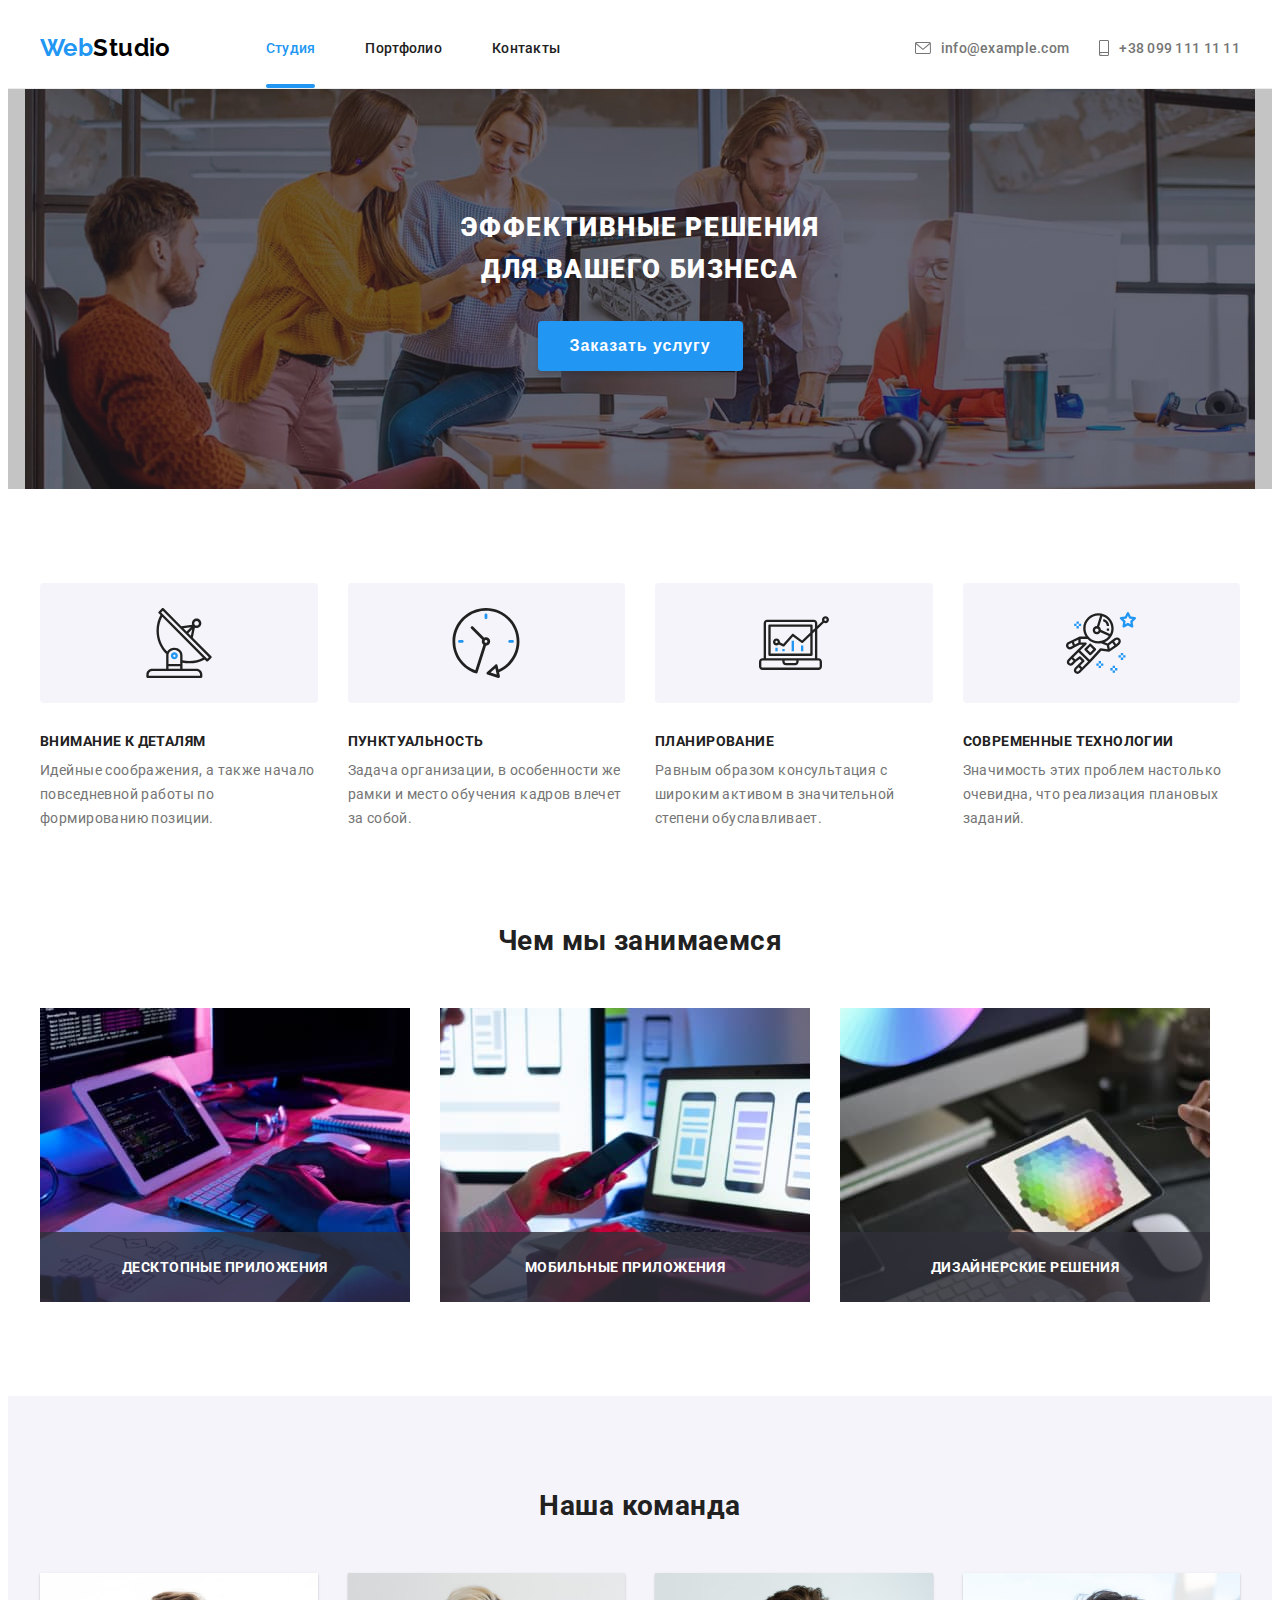
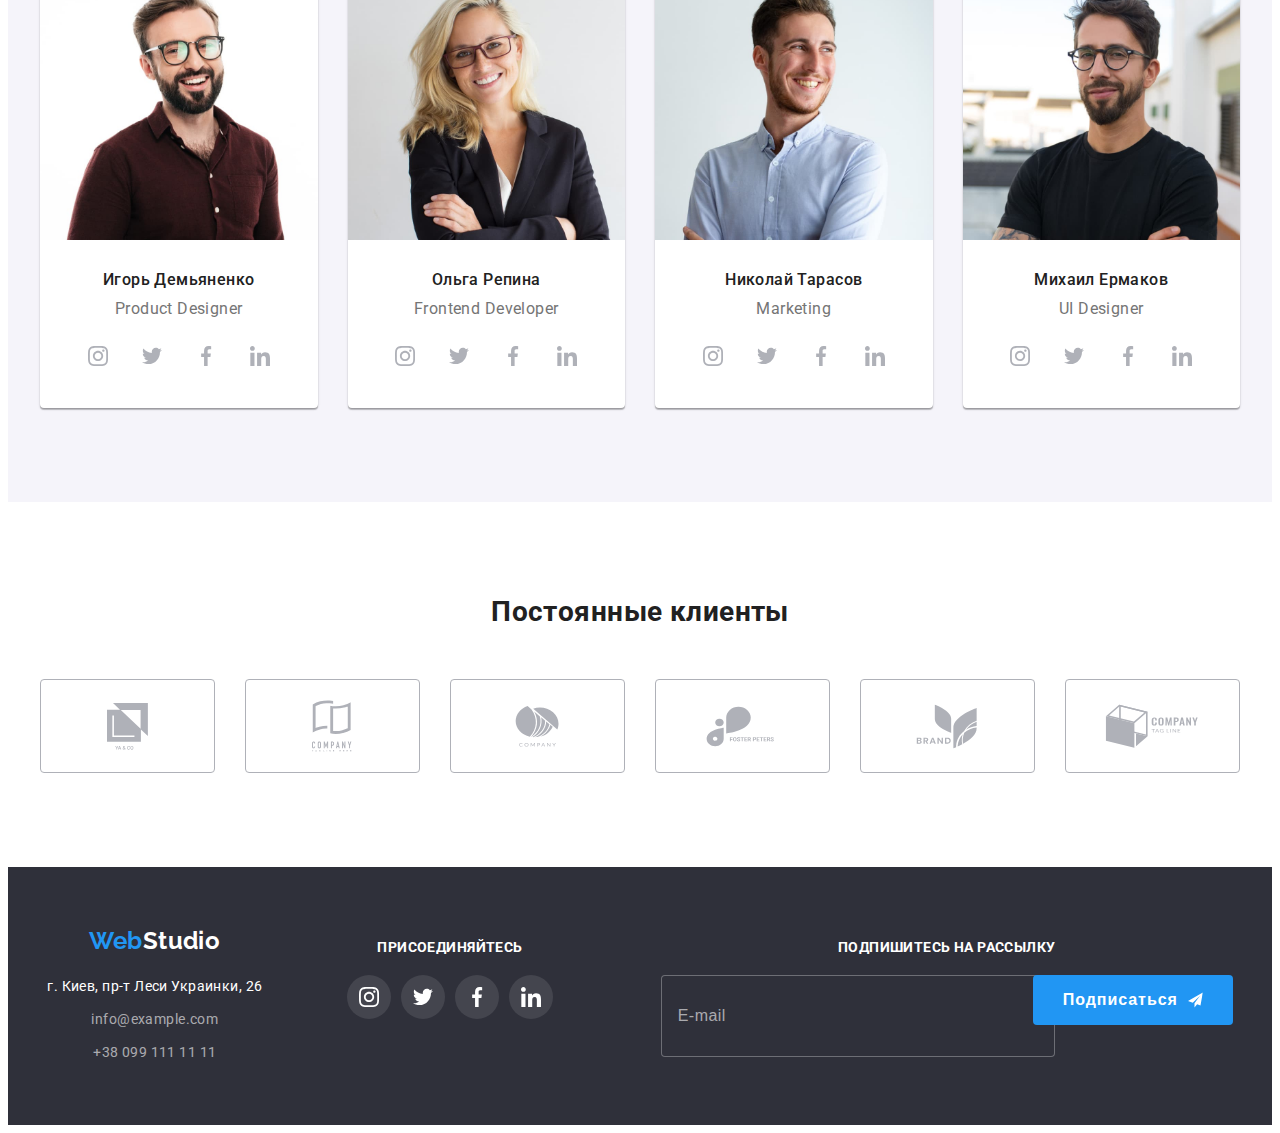
==== commit 9c22a512: "step 5" ====
--- a/index.html
+++ b/index.html
@@ -27,11 +27,14 @@
   </head>
 
   <body>
+
     <header class="page-header">
       <div class="page-header__container container">
+
         <a href="./" class="site-logo page-header__site-logo">
           Web<span class="site-logo--dark">Studio</span>
         </a>
+
         <button
           class="menu-button"
           type="button"
@@ -49,33 +52,44 @@
             <use class="icon-menu" href="./images/icon.svg#menu" />
           </svg>
         </button>
+
         <div class="menu-container" id="menu-container" data-menu>
+
           <nav class="site-navigation">
+
             <ul class="site-navigation__list">
+
               <li class="site-navigation__item">
                 <a
                   href="./"
                   class="site-navigation__link page-header__link current"
                 >
-                  Студия</a
-                >
-              </li>
+                  Студия
+                </a>
+              </li>
+
               <li class="site-navigation__item">
                 <a
                   href="./portfolio.html"
                   class="site-navigation__link page-header__link"
-                  >Портфолио</a
-                >
-              </li>
+                  >Портфолио
+                </a>
+              </li>
+
               <li class="site-navigation__item">
-                <a href="#" class="site-navigation__link page-header__link"
-                  >Контакты</a
-                >
-              </li>
+                <a href="#" class="site-navigation__link page-header__link">
+                  Контакты
+                </a>
+              </li>
+
             </ul>
+
           </nav>
+
           <div class="contacts-thumb">
+
             <ul class="contacts">
+
               <li class="contacts__item">
                 <a
                   href="mailto:info@example.com"
@@ -91,6 +105,7 @@
                   info@example.com
                 </a>
               </li>
+
               <li class="contacts__item">
                 <a
                   href="tel:+380991111111"
@@ -106,8 +121,11 @@
                   +38 099 111 11 11
                 </a>
               </li>
+
             </ul>
+
             <ul class="social-contacts page-header__social-contacts">
+
               <li class="social-contacts__item page-header__items">
                 <a
                   class="social-link page-header__social-link"
@@ -119,6 +137,7 @@
                   Instagram
                 </a>
               </li>
+
               <li class="social-contacts__item page-header__items">
                 <a
                   class="social-link page-header__social-link"
@@ -130,6 +149,7 @@
                   Twitter
                 </a>
               </li>
+
               <li class="social-contacts__item page-header__items">
                 <a
                   class="social-link page-header__social-link"
@@ -141,6 +161,7 @@
                   Facebook
                 </a>
               </li>
+
               <li class="social-contacts__item page-header__items">
                 <a
                   class="social-link page-header__social-link"
@@ -152,12 +173,18 @@
                   Linkedin
                 </a>
               </li>
+
             </ul>
+
           </div>
+
         </div>
+
       </div>
     </header>
+    
     <main>
+      
       <section class="primary">
         <div class="primary__container container">
           <h1 class="primary__title">
@@ -169,6 +196,7 @@
           </button>
         </div>
       </section>
+
       <section class="our-edge">
         <div class="container">
           <h2 class="visually-hidden">Наши преимущества</h2>
@@ -224,6 +252,7 @@
           </ul>
         </div>
       </section>
+
       <section class="whot-do">
         <div class="container">
           <h2 class="whot-do__title">Чем мы занимаемся</h2>
@@ -261,6 +290,7 @@
           </ul>
         </div>
       </section>
+
       <section class="our-team">
         <div class="container">
           <h2 class="our-team__title">Наша команда</h2>
@@ -552,6 +582,7 @@
           </ul>
         </div>
       </section>
+
       <section class="our-clients">
         <div class="container">
           <h3 class="our-clients__title">Постоянные клиенты</h3>
@@ -601,30 +632,45 @@
           </ul>
         </div>
       </section>
+
     </main>
+    
     <footer class="page-footer">
       <div class="container">
+
         <ul class="page-footer__list">
+
           <li class="page-footer__item">
+
             <a href="./" class="site-logo page-footer__site-logo">
               Web<span class="site-logo--light">Studio</span>
             </a>
+
             <address class="address">
+
               <ul class="address__list">
-                <li class="address__item">г. Киев, пр-т Леси Украинки, 26</li>
+
                 <li class="address__item">
-                  <a href="mailto:info@example.com" class="address__link"
-                    >info@example.com</a
-                  >
+                  г. Киев, пр-т Леси Украинки, 26
                 </li>
+
                 <li class="address__item">
-                  <a href="tel:+380991111111" class="address__link"
-                    >+38 099 111 11 11</a
-                  >
+                  <a href="mailto:info@example.com" class="address__link">
+                    info@example.com
+                  </a>
                 </li>
+
+                <li class="address__item">
+                  <a href="tel:+380991111111" class="address__link">
+                    +38 099 111 11 11
+                  </a>
+                </li>
+
               </ul>
+
             </address>
           </li>
+
           <li class="page-footer__item">
             <p class="page-footer__uppertitle">Присоединяйтесь</p>
             <ul class="social-contacts">
@@ -686,6 +732,7 @@
               </li>
             </ul>
           </li>
+
           <li class="page-footer__item">
             <p class="page-footer__uppertitle">Подпишитесь на рассылку</p>
             <form class="form-subscribe" name="form-subscribe">
@@ -705,12 +752,16 @@
               </button>
             </form>
           </li>
+
         </ul>
+
       </div>
     </footer>
+
     <!-- Modal -->
     <div class="backdrop backdrop--is-hidden" data-modal>
       <div class="modal">
+
         <button
           class="modal__button modal__button--close"
           type="button"
@@ -720,7 +771,9 @@
             <use href="./images/icon.svg#close" />
           </svg>
         </button>
+
         <p class="modal__title">Оставьте свои данные, мы вам перезвоним</p>
+
         <form
           class="form-service_order"
           name="form-service_order"
@@ -776,7 +829,7 @@
             <textarea
               class="formfield-textarea"
               name="comment"
-              rows="6"
+              rows="4"
               placeholder="Введите текст"
             ></textarea>
           </label>
@@ -799,8 +852,10 @@
             </button>
           </div>
         </form>
+
       </div>
     </div>
+
     <!-- JS -->
     <script src="./js/menu.js"></script>
     <script src="./js/modal.js"></script>
--- a/css/main.min.css
+++ b/css/main.min.css
@@ -1 +1 @@
-:root{--temp-var: 0}body{font-family:"Roboto",sans-serif;font-style:normal;font-weight:400;font-size:14px;letter-spacing:.03em;color:#212121;background-color:#fff}img{display:block;padding:0}.address__link,.our-client,.contacts__link,.site-logo,.site-navigation__link,.social-link{text-decoration:none;color:inherit;-webkit-transition:250ms cubic-bezier(0.4, 0, 0.2, 1);transition:250ms cubic-bezier(0.4, 0, 0.2, 1);-webkit-transition-property:color,fill;transition-property:color,fill}.address__link:hover,.our-client:hover,.contacts__link:hover,.site-logo:hover,.site-navigation__link:hover,.social-link:hover,.address__link:focus,.our-client:focus,.contacts__link:focus,.site-logo:focus,.site-navigation__link:focus,.social-link:focus{color:#2196f3}.address__list,.page-footer__list,.our-clients__list,.our-team__list,.whot-do__list,.our-edge__list,.contacts,.site-navigation__list,.social-contacts{list-style:none}.form-subscribe__button,.primary__button{color:#fff;background-color:#2196f3;border:none;border-radius:4px;border-color:rgba(0,0,0,0);cursor:pointer}.our-clients,.our-team,.whot-do,.our-edge{padding-top:60px;padding-bottom:60px}.modal__title,.our-clients__title,.our-team__title,.whot-do__text,.whot-do__title{margin-top:0;margin-bottom:50px;font-weight:700;font-size:28px;line-height:1.178;text-align:center}.no-scroll{overflow:hidden}.container{margin-left:auto;margin-right:auto;padding-right:15px;padding-left:15px}@media screen and (min-width: 480px){.container{width:480px}}@media screen and (min-width: 768px){.container{width:768px}}@media screen and (min-width: 1200px){.container{width:1200px}}.visually-hidden{position:absolute;white-space:nowrap;width:1px;height:1px;overflow:hidden;border:0;padding:0;clip:rect(0 0 0 0);-webkit-clip-path:inset(50%);clip-path:inset(50%);margin:-1px}.current{color:#2196f3}.social-contacts{display:-webkit-box;display:-ms-flexbox;display:flex;-ms-flex-preferred-size:content;flex-basis:content;-webkit-box-pack:center;-ms-flex-pack:center;justify-content:center;padding-left:0}.social-contacts__item:not(:first-child){margin-left:10px}.social-link{display:-webkit-box;display:-ms-flexbox;display:flex;-webkit-box-pack:center;-ms-flex-pack:center;justify-content:center;-webkit-box-align:center;-ms-flex-align:center;align-items:center;fill:#afb1b8;-webkit-transition:250ms cubic-bezier(0.4, 0, 0.2, 1);transition:250ms cubic-bezier(0.4, 0, 0.2, 1);-webkit-transition-property:fill,background-color;transition-property:fill,background-color}.social-link:hover,.social-link:focus{fill:#fff;background-color:#2196f3}.social-link--theme-dark{fill:#fff;background-color:rgba(255,255,255,.1)}.social-link--round{width:44px;height:44px;border-radius:50%}.social-link{display:-webkit-box;display:-ms-flexbox;display:flex;-webkit-box-pack:center;-ms-flex-pack:center;justify-content:center;-webkit-box-align:center;-ms-flex-align:center;align-items:center;fill:#afb1b8;-webkit-transition:250ms cubic-bezier(0.4, 0, 0.2, 1);transition:250ms cubic-bezier(0.4, 0, 0.2, 1);-webkit-transition-property:fill,background-color;transition-property:fill,background-color}.social-link:hover,.social-link:focus{fill:#fff;background-color:#2196f3}.social-link--theme-dark{fill:#fff;background-color:rgba(255,255,255,.1)}.social-link--round{width:44px;height:44px;border-radius:50%}.page-header{position:relative}@media screen and (min-width: 768px){.page-header{border-bottom:1px solid #ececec}}.page-header__container{display:-webkit-box;display:-ms-flexbox;display:flex;-webkit-box-align:center;-ms-flex-align:center;align-items:center}@media screen and (max-width: 767px){.page-header__container{max-width:100%;-webkit-box-pack:justify;-ms-flex-pack:justify;justify-content:space-between}}.page-header__site-logo{padding-top:16px;padding-bottom:16px}@media screen and (min-width: 768px){.page-header__site-logo{padding-top:10px;padding-bottom:10px}}@media screen and (min-width: 768px){.page-header__link{display:-webkit-inline-box;display:-ms-inline-flexbox;display:inline-flex;-webkit-box-align:center;-ms-flex-align:center;align-items:center;padding-top:32px;padding-bottom:32px}}.page-header__social-contacts{display:none}@media screen and (max-width: 767px){.page-header__social-contacts{display:-webkit-box;display:-ms-flexbox;display:flex;margin:0;margin-top:64px;padding:0}}.page-header__items{display:-webkit-inline-box;display:-ms-inline-flexbox;display:inline-flex}.page-header__items:not(:last-child)::after{content:"";border:1px solid rgba(33,33,33,.2);margin-left:10px}.page-header__social-link{font-size:18px;line-height:1.222;letter-spacing:.02em}.page-header__social-link:hover,.page-header__social-link:focus{background-color:rgba(0,0,0,0)}@media screen and (max-width: 767px){.site-navigation{margin-bottom:302px}}@media screen and (min-width: 768px){.site-navigation{display:-webkit-box;display:-ms-flexbox;display:flex;-webkit-box-align:center;-ms-flex-align:center;align-items:center}}.site-navigation__list{margin-top:0;margin-bottom:0}@media screen and (max-width: 767px){.site-navigation__list{padding:0}}@media screen and (min-width: 768px){.site-navigation__list{display:-webkit-box;display:-ms-flexbox;display:flex;margin-left:90px;padding-left:0}}@media screen and (min-width: 1200px){.site-navigation__list{margin-left:95px}}.site-navigation__item{-webkit-box-align:center;-ms-flex-align:center;align-items:center}@media screen and (max-width: 767px){.site-navigation__item{margin-bottom:32px}}@media screen and (min-width: 768px){.site-navigation__item:not(:last-child){margin-right:50px}}.site-navigation__link{position:relative;display:block;letter-spacing:.02em}@media screen and (max-width: 767px){.site-navigation__link{font-size:40px;line-height:1.175}}@media screen and (min-width: 768px){.site-navigation__link{font-weight:500;line-height:1.143}.site-navigation__link.current::after{content:"";position:absolute;left:0;bottom:0;width:100%;height:4px;background-color:#2196f3;border-radius:2px}}.site-logo{display:block;font-family:"Raleway",sans-serif;font-weight:700;font-size:24px;line-height:1.167;color:#2196f3}.site-logo--dark{color:#000}.site-logo--light{color:#fff}.contacts-thumb{display:-webkit-box;display:-ms-flexbox;display:flex}@media screen and (max-width: 767px){.contacts-thumb{-ms-flex-wrap:wrap;flex-wrap:wrap;-webkit-box-orient:vertical;-webkit-box-direction:normal;-ms-flex-direction:column;flex-direction:column}}.contacts{display:-webkit-box;display:-ms-flexbox;display:flex;padding-left:0px}@media screen and (max-width: 767px){.contacts{-ms-flex-wrap:wrap;flex-wrap:wrap;-webkit-box-orient:vertical;-webkit-box-direction:reverse;-ms-flex-direction:column-reverse;flex-direction:column-reverse;gap:32px;margin:0}}@media screen and (min-width: 768px){.contacts{-webkit-box-orient:vertical;-webkit-box-direction:normal;-ms-flex-direction:column;flex-direction:column;-webkit-box-pack:center;-ms-flex-pack:center;justify-content:center;-webkit-box-align:start;-ms-flex-align:start;align-items:flex-start;margin-top:0px;margin-bottom:0px}}@media screen and (min-width: 1200px){.contacts{-webkit-box-orient:unset;-webkit-box-direction:unset;-ms-flex-direction:unset;flex-direction:unset}}.contacts__item{font-weight:500;line-height:1.143;letter-spacing:.02em;color:#757575;fill:#757575}@media screen and (max-width: 767px){.contacts__item{font-size:24px;line-height:1.167}.contacts__item:last-child{font-size:34px;line-height:1.176}}@media screen and (min-width: 1200px){.contacts__item{display:-webkit-inline-box;display:-ms-inline-flexbox;display:inline-flex}.contacts__item:not(:last-child){margin-right:30px}}.contacts__link:hover,.contacts__link:focus{color:#2196f3;fill:#2196f3}.contacts__icon{margin-right:10px}@media screen and (max-width: 767px){.contacts__icon{display:none}}.contacts__icon--envelope{width:14px;height:10px}@media screen and (min-width: 1200px){.contacts__icon--envelope{width:16px;height:12px}}.contacts__icon--smartphone{width:10px;height:14px}@media screen and (min-width: 1200px){.contacts__icon--smartphone{width:10px;height:16px}}.menu-button{display:none;margin:0;padding:0;background-color:#fff;border:0;z-index:100}@media screen and (max-width: 767px){.menu-button{display:block}}.menu-button .icon-close{display:none}.menu-button--is-open .icon-close{display:block}.menu-button--is-open .icon-menu{display:none}.menu-container{display:none}@media screen and (max-width: 767px){.menu-container{position:absolute;top:0;left:0;padding:48px 40px;width:100%;height:796px;background-color:#fff;outline:1px solid #ff4500}.menu-container--is-open{display:block}}@media screen and (min-width: 768px){.menu-container{display:-webkit-box;display:-ms-flexbox;display:flex;-webkit-box-flex:1;-ms-flex-positive:1;flex-grow:1;-webkit-box-pack:justify;-ms-flex-pack:justify;justify-content:space-between}}.primary{padding-top:0;padding-bottom:0;background-color:#c4c4c4}.primary__container{margin-top:0px;margin-bottom:0px;padding-top:118px;padding-bottom:118px;max-width:1600px;text-align:center;background-image:-webkit-gradient(linear, left top, right top, from(rgba(47, 48, 58, 0.4)), to(rgba(47, 48, 58, 0.4))),url(../images/main-background.jpg);background-image:linear-gradient(to right, rgba(47, 48, 58, 0.4), rgba(47, 48, 58, 0.4)),url(../images/main-background.jpg);background-repeat:no-repeat;background-size:cover;background-position:center}.primary__title{margin-top:0;margin-bottom:30px;font-weight:900;font-size:26px;line-height:1.615;letter-spacing:.06em;text-transform:uppercase;color:#fff}.primary__button{padding:10px 32px;font-weight:700;font-size:16px;line-height:1.875;letter-spacing:.06em;-webkit-box-shadow:0px 4px 4px rgba(0,0,0,.15);box-shadow:0px 4px 4px rgba(0,0,0,.15)}.our-edge__icon-thumb{display:-webkit-box;display:-ms-flexbox;display:flex;-webkit-box-pack:center;-ms-flex-pack:center;justify-content:center;-webkit-box-align:center;-ms-flex-align:center;align-items:center;width:100%;height:120px;margin-bottom:30px;background-color:#f5f4fa;border-radius:4px}.our-edge__list{margin-top:0;margin-bottom:0;padding-left:0}@media screen and (min-width: 768px){.our-edge__list{display:-webkit-box;display:-ms-flexbox;display:flex;-ms-flex-wrap:wrap;flex-wrap:wrap;gap:30px}}@media screen and (max-width: 767px){.our-edge__item:not(:last-child){margin-bottom:30px}}@media screen and (min-width: 768px){.our-edge__item{-ms-flex-preferred-size:calc((100% - 30px)/2);flex-basis:calc((100% - 30px)/2)}}@media screen and (min-width: 1200px){.our-edge__item{-ms-flex-preferred-size:calc((100% - 90px)/4);flex-basis:calc((100% - 90px)/4)}}.our-edge__title{margin-top:0;margin-bottom:10px;font-size:inherit;line-height:1.142;text-transform:uppercase}@media screen and (max-width: 767px){.our-edge__title{text-align:center}}.our-edge__description{margin-top:0;margin-bottom:0;line-height:1.714;color:#757575}@media screen and (max-width: 1199px){.whot-do{display:none}}.whot-do__list{display:-webkit-box;display:-ms-flexbox;display:flex;gap:30px;margin-top:0;margin-bottom:0;padding-left:0}.whot-do__thumb{position:relative}.whot-do__text{position:absolute;left:0;bottom:0;display:-webkit-inline-box;display:-ms-inline-flexbox;display:inline-flex;-webkit-box-pack:center;-ms-flex-pack:center;justify-content:center;-webkit-box-align:center;-ms-flex-align:center;align-items:center;margin:0;width:100%;height:70px;font-size:inherit;line-height:1.143;text-transform:uppercase;color:#fff;background:rgba(47,48,58,.8)}.our-team{background-color:#f5f4fa}.our-team__list{margin-top:0;margin-bottom:0;padding:0}@media screen and (min-width: 768px){.our-team__list{display:-webkit-box;display:-ms-flexbox;display:flex;-ms-flex-wrap:wrap;flex-wrap:wrap;gap:30px}}.our-team__item{-ms-flex-preferred-size:calc((100% - 90px)/4);flex-basis:calc((100% - 90px)/4);width:100%;background-color:#fff;border-radius:0px 0px 4px 4px;-webkit-box-shadow:0px 1px 3px rgba(0,0,0,.12),0px 1px 1px rgba(0,0,0,.14),0px 2px 1px rgba(0,0,0,.2);box-shadow:0px 1px 3px rgba(0,0,0,.12),0px 1px 1px rgba(0,0,0,.14),0px 2px 1px rgba(0,0,0,.2)}@media screen and (max-width: 767px){.our-team__item:not(:last-child){margin-bottom:30px}}@media screen and (max-width: 1199px){.our-team__item{-ms-flex-preferred-size:calc((100% - 30px)/2);flex-basis:calc((100% - 30px)/2)}}.team-member__photo{min-width:100%}.team-member__description{padding:30px 32px}.team-member__title{margin-top:0;margin-bottom:10px;text-align:center;font-weight:500;font-size:16px;line-height:1.187}.team-member__position{margin-top:0;margin-bottom:16px;font-size:16px;line-height:1.187;text-align:center;color:#757575}.our-clients__list{display:-webkit-box;display:-ms-flexbox;display:flex;-ms-flex-wrap:wrap;flex-wrap:wrap;gap:30px;margin-top:0;margin-bottom:0;padding-left:0}.our-clients__item{-ms-flex-preferred-size:calc((100% - 150px)/6);flex-basis:calc((100% - 150px)/6)}@media screen and (max-width: 767px){.our-clients__item{-ms-flex-preferred-size:calc((100% - 30px)/2);flex-basis:calc((100% - 30px)/2)}}@media screen and (max-width: 1199px){.our-clients__item{-ms-flex-preferred-size:calc((100% - 60px)/3);flex-basis:calc((100% - 60px)/3)}}.our-client{display:-webkit-box;display:-ms-flexbox;display:flex;-webkit-box-pack:center;-ms-flex-pack:center;justify-content:center;-webkit-box-align:center;-ms-flex-align:center;align-items:center;height:92px;fill:#afb1b8;border:1px solid #afb1b8;border-radius:4px;-webkit-transition-property:fill,border-color;transition-property:fill,border-color}.our-client:hover,.our-client:focus{fill:#2196f3;border-color:#2196f3}.page-footer{padding-top:60px;padding-bottom:60px;background-color:#2f303a}.page-footer__list{margin-top:0;margin-bottom:0;padding-left:0}@media screen and (min-width: 768px){.page-footer__list{display:-webkit-box;display:-ms-flexbox;display:flex}}.page-footer__site-logo{margin-bottom:20px}.page-footer__item{text-align:center}@media screen and (max-width: 767px){.page-footer__item:not(:last-child){margin-bottom:60px}}@media screen and (min-width: 1200px){.page-footer__item:not(:first-child){margin-left:70px}.page-footer__item:last-child{margin-left:93px}}.page-footer__uppertitle{margin-top:0;margin-bottom:20px;font-weight:700;line-height:1.142;text-transform:uppercase;color:#fff}@media screen and (min-width: 1200px){.page-footer__uppertitle{padding-top:12px}}.address__list{margin-top:0px;margin-bottom:0px;padding-left:0px}.address__item{font-style:normal;font-size:14px;line-height:1.714;color:#fff}.address__item:not(:last-child){margin-bottom:9px}.address__link{color:rgba(255,255,255,.6)}@media screen and (min-width: 1200px){.form-subscribe{display:-webkit-inline-box;display:-ms-inline-flexbox;display:inline-flex}}.form-subscribe__label{display:block;height:50px;margin-bottom:30px}@media screen and (min-width: 1200px){.form-subscribe__label{width:360px;margin-bottom:0}}.form-subscribe__input{width:100%;height:100%;padding:15px 16px;color:#fff;font-size:16px;line-height:1.25;letter-spacing:.03em;background-color:#2f303a;border:1px solid rgba(255,255,255,.3);border-radius:4px}.form-subscribe__input::-webkit-input-placeholder{color:rgba(255,255,255,.6)}.form-subscribe__input::-moz-placeholder{color:rgba(255,255,255,.6)}.form-subscribe__input:-ms-input-placeholder{color:rgba(255,255,255,.6)}.form-subscribe__input::-ms-input-placeholder{color:rgba(255,255,255,.6)}.form-subscribe__input::placeholder{color:rgba(255,255,255,.6)}.form-subscribe__button{display:-webkit-inline-box;display:-ms-inline-flexbox;display:inline-flex;-webkit-box-align:center;-ms-flex-align:center;align-items:center;padding:10px 30px;width:200px;text-align:center;font-weight:700;font-size:16px;line-height:1.875;letter-spacing:.06em;fill:#fff;background-size:contain;-webkit-transition:background-color 250ms cubic-bezier(0.4, 0, 0.2, 1);transition:background-color 250ms cubic-bezier(0.4, 0, 0.2, 1)}.form-subscribe__button:hover,.form-subscribe__button:focus{background-color:#188ce8}@media screen and (min-width: 1200px){.form-subscribe__button{margin-left:12px}}.form-subscribe__icon{margin-left:10px;background-size:cover}.backdrop{position:fixed;top:0;left:0;width:100%;height:100%;background:rgba(0,0,0,.2);opacity:1;-webkit-transition:opacity 250ms cubic-bezier(0.4, 0, 0.2, 1);transition:opacity 250ms cubic-bezier(0.4, 0, 0.2, 1);z-index:1000}.backdrop--is-hidden{opacity:0;pointer-events:none}@media screen and (max-width: 767px){.backdrop{margin:94px 15px}}@-webkit-keyframes fadeOut{from{-webkit-transform:translate(-50%, -50%) scale(1);transform:translate(-50%, -50%) scale(1);opacity:1;border-radius:0}to{-webkit-transform:translate(300%, -100%) scale(0.4);transform:translate(300%, -100%) scale(0.4);opacity:.7;border-radius:70%;background:#000}}@keyframes fadeOut{from{-webkit-transform:translate(-50%, -50%) scale(1);transform:translate(-50%, -50%) scale(1);opacity:1;border-radius:0}to{-webkit-transform:translate(300%, -100%) scale(0.4);transform:translate(300%, -100%) scale(0.4);opacity:.7;border-radius:70%;background:#000}}@-webkit-keyframes fadeIn{from{-webkit-transform:translate(-300%, -100%) scale(0.4);transform:translate(-300%, -100%) scale(0.4);opacity:.7;border-radius:70%;background:#000}80%{-webkit-transform:translate(-100%, -50%) scale(0.7);transform:translate(-100%, -50%) scale(0.7);opacity:.7;border-radius:30%;background:#fff}to{-webkit-transform:translate(-50%, -50%) scale(1);transform:translate(-50%, -50%) scale(1);opacity:1;border-radius:0}}@keyframes fadeIn{from{-webkit-transform:translate(-300%, -100%) scale(0.4);transform:translate(-300%, -100%) scale(0.4);opacity:.7;border-radius:70%;background:#000}80%{-webkit-transform:translate(-100%, -50%) scale(0.7);transform:translate(-100%, -50%) scale(0.7);opacity:.7;border-radius:30%;background:#fff}to{-webkit-transform:translate(-50%, -50%) scale(1);transform:translate(-50%, -50%) scale(1);opacity:1;border-radius:0}}.modal{position:absolute;top:50%;left:50%;display:block;overflow-y:scroll;margin:0 auto;background-color:#fff;-webkit-box-shadow:0px 1px 3px rgba(0,0,0,.12),0px 1px 1px rgba(0,0,0,.14),0px 2px 1px rgba(0,0,0,.2);box-shadow:0px 1px 3px rgba(0,0,0,.12),0px 1px 1px rgba(0,0,0,.14),0px 2px 1px rgba(0,0,0,.2);border-radius:4px;-webkit-animation:fadeIn 350ms ease-in;animation:fadeIn 350ms ease-in;-webkit-animation-fill-mode:forwards;animation-fill-mode:forwards}@media screen and (max-width: 767px){.modal{width:530px;height:580px}}.backdrop--is-hidden .modal{-webkit-animation:fadeOut 350ms ease-out;animation:fadeOut 350ms ease-out}.modal__button{position:absolute;display:-webkit-inline-box;display:-ms-inline-flexbox;display:inline-flex;-webkit-box-pack:center;-ms-flex-pack:center;justify-content:center;-webkit-box-align:center;-ms-flex-align:center;align-items:center;padding:0;width:30px;height:30px;background-color:var(--main-light-color);border:1px solid rgba(0,0,0,.1);border-radius:50%;-webkit-transition:fill var(--main-transition-duration) var(--main-transition-timing-function);transition:fill var(--main-transition-duration) var(--main-transition-timing-function);cursor:pointer}.modal__button:hover,.modal__button:focus{fill:#2196f3}.modal__button--close{top:8px;right:8px}.modal__title{margin-bottom:12px;font-size:20px;line-height:1.15}/*# sourceMappingURL=main.min.css.map */+:root{--temp-var: 0}body{font-family:"Roboto",sans-serif;font-style:normal;font-weight:400;font-size:14px;letter-spacing:.03em;color:#212121;background-color:#fff}img{display:block;padding:0}.address__link,.our-client,.contacts__link,.site-logo,.site-navigation__link,.social-link{text-decoration:none;color:inherit;-webkit-transition:250ms cubic-bezier(0.4, 0, 0.2, 1);transition:250ms cubic-bezier(0.4, 0, 0.2, 1);-webkit-transition-property:color,fill;transition-property:color,fill}.address__link:hover,.our-client:hover,.contacts__link:hover,.site-logo:hover,.site-navigation__link:hover,.social-link:hover,.address__link:focus,.our-client:focus,.contacts__link:focus,.site-logo:focus,.site-navigation__link:focus,.social-link:focus{color:#2196f3}.address__list,.page-footer__list,.our-clients__list,.our-team__list,.whot-do__list,.our-edge__list,.contacts,.site-navigation__list,.social-contacts{list-style:none}.form-service_order__button-submit,.form-subscribe__button,.primary__button{color:#fff;background-color:#2196f3;border:none;border-radius:4px;border-color:rgba(0,0,0,0);cursor:pointer}.our-clients,.our-team,.whot-do,.our-edge{padding-top:60px;padding-bottom:60px}@media screen and (min-width: 1200px){.our-clients,.our-team,.whot-do,.our-edge{padding-top:94px;padding-bottom:94px}}.modal__title,.our-clients__title,.our-team__title,.whot-do__text,.whot-do__title{margin-top:0;margin-bottom:50px;font-weight:700;font-size:28px;line-height:1.178;text-align:center}.no-scroll{overflow:hidden}.container{margin-left:auto;margin-right:auto;padding-right:15px;padding-left:15px}@media screen and (min-width: 480px){.container{width:480px}}@media screen and (min-width: 768px){.container{width:768px}}@media screen and (min-width: 1200px){.container{width:1200px}}.visually-hidden{position:absolute;white-space:nowrap;width:1px;height:1px;overflow:hidden;border:0;padding:0;clip:rect(0 0 0 0);-webkit-clip-path:inset(50%);clip-path:inset(50%);margin:-1px}.current{color:#2196f3}.social-contacts{display:-webkit-box;display:-ms-flexbox;display:flex;-ms-flex-preferred-size:content;flex-basis:content;-webkit-box-pack:center;-ms-flex-pack:center;justify-content:center;padding-left:0}.social-contacts__item:not(:first-child){margin-left:10px}.social-link{display:-webkit-box;display:-ms-flexbox;display:flex;-webkit-box-pack:center;-ms-flex-pack:center;justify-content:center;-webkit-box-align:center;-ms-flex-align:center;align-items:center;fill:#afb1b8;-webkit-transition:250ms cubic-bezier(0.4, 0, 0.2, 1);transition:250ms cubic-bezier(0.4, 0, 0.2, 1);-webkit-transition-property:fill,background-color;transition-property:fill,background-color}.social-link:hover,.social-link:focus{fill:#fff;background-color:#2196f3}.social-link--theme-dark{fill:#fff;background-color:rgba(255,255,255,.1)}.social-link--round{width:44px;height:44px;border-radius:50%}.social-link{display:-webkit-box;display:-ms-flexbox;display:flex;-webkit-box-pack:center;-ms-flex-pack:center;justify-content:center;-webkit-box-align:center;-ms-flex-align:center;align-items:center;fill:#afb1b8;-webkit-transition:250ms cubic-bezier(0.4, 0, 0.2, 1);transition:250ms cubic-bezier(0.4, 0, 0.2, 1);-webkit-transition-property:fill,background-color;transition-property:fill,background-color}.social-link:hover,.social-link:focus{fill:#fff;background-color:#2196f3}.social-link--theme-dark{fill:#fff;background-color:rgba(255,255,255,.1)}.social-link--round{width:44px;height:44px;border-radius:50%}.page-header{position:relative;border-bottom:1px solid #ececec}.page-header__container{display:-webkit-box;display:-ms-flexbox;display:flex;-webkit-box-align:center;-ms-flex-align:center;align-items:center}@media screen and (max-width: 767px){.page-header__container{max-width:100%;-webkit-box-pack:justify;-ms-flex-pack:justify;justify-content:space-between}}.page-header__site-logo{padding-top:16px;padding-bottom:16px}@media screen and (min-width: 768px){.page-header__site-logo{padding-top:10px;padding-bottom:10px}}@media screen and (min-width: 768px){.page-header__link{display:-webkit-inline-box;display:-ms-inline-flexbox;display:inline-flex;-webkit-box-align:center;-ms-flex-align:center;align-items:center;padding-top:32px;padding-bottom:32px}.page-header__link.contacts__link{padding-top:5px;padding-bottom:5px}}@media screen and (min-width: 1200px){.page-header__link.contacts__link{padding-top:32px;padding-bottom:32px}}.page-header__social-contacts{display:none}@media screen and (max-width: 767px){.page-header__social-contacts{display:-webkit-box;display:-ms-flexbox;display:flex;-ms-flex-wrap:wrap;flex-wrap:wrap;margin:0;padding:0}}.page-header__items{display:-webkit-inline-box;display:-ms-inline-flexbox;display:inline-flex}.page-header__items:not(:last-child)::after{content:"";border:1px solid rgba(33,33,33,.2);margin-left:10px}.page-header__social-link{font-weight:500;font-size:18px;line-height:1.222;letter-spacing:.02em;color:#2196f3}.page-header__social-link:hover,.page-header__social-link:focus{background-color:rgba(0,0,0,0)}@media screen and (max-width: 767px){.site-navigation{margin-bottom:20px}}@media screen and (min-width: 768px){.site-navigation{display:-webkit-box;display:-ms-flexbox;display:flex;-webkit-box-align:center;-ms-flex-align:center;align-items:center}}.site-navigation__list{margin-top:0;margin-bottom:0}@media screen and (max-width: 767px){.site-navigation__list{padding:0}}@media screen and (min-width: 768px){.site-navigation__list{display:-webkit-box;display:-ms-flexbox;display:flex;margin-left:90px;padding-left:0}}@media screen and (min-width: 1200px){.site-navigation__list{margin-left:95px}}.site-navigation__item{-webkit-box-align:center;-ms-flex-align:center;align-items:center}@media screen and (max-width: 767px){.site-navigation__item{margin-bottom:32px}.site-navigation__item:last-child{margin-bottom:0}}@media screen and (min-width: 768px){.site-navigation__item:not(:last-child){margin-right:50px}}.site-navigation__link{position:relative;display:block;font-weight:500;letter-spacing:.02em}@media screen and (max-width: 767px){.site-navigation__link{font-size:40px;line-height:1.175}}@media screen and (min-width: 768px){.site-navigation__link{font-size:14px;line-height:1.143}.site-navigation__link.current::after{content:"";position:absolute;left:0;bottom:0;width:100%;height:4px;background-color:#2196f3;border-radius:2px}}.site-logo{display:block;font-family:"Raleway",sans-serif;font-weight:700;font-size:24px;line-height:1.167;color:#2196f3}.site-logo--dark{color:#000}.site-logo--light{color:#fff}.contacts-thumb{display:-webkit-inline-box;display:-ms-inline-flexbox;display:inline-flex}@media screen and (max-width: 767px){.contacts-thumb{-ms-flex-wrap:wrap;flex-wrap:wrap;-webkit-box-flex:1;-ms-flex-positive:1;flex-grow:1;-webkit-box-orient:vertical;-webkit-box-direction:normal;-ms-flex-direction:column;flex-direction:column}}.contacts{display:-webkit-inline-box;display:-ms-inline-flexbox;display:inline-flex;padding-left:0px}@media screen and (max-width: 767px){.contacts{-webkit-box-orient:vertical;-webkit-box-direction:reverse;-ms-flex-direction:column-reverse;flex-direction:column-reverse;gap:32px;margin-top:auto;margin-bottom:65px}}@media screen and (min-width: 768px){.contacts{-webkit-box-orient:vertical;-webkit-box-direction:normal;-ms-flex-direction:column;flex-direction:column;-webkit-box-pack:center;-ms-flex-pack:center;justify-content:center;-webkit-box-align:start;-ms-flex-align:start;align-items:flex-start;margin-top:0px;margin-bottom:0px}}@media screen and (min-width: 1200px){.contacts{-webkit-box-orient:unset;-webkit-box-direction:unset;-ms-flex-direction:unset;flex-direction:unset}}.contacts__item{font-weight:500;line-height:1.143;letter-spacing:.02em;color:#757575;fill:#757575}@media screen and (max-width: 767px){.contacts__item{font-size:24px;line-height:1.167}.contacts__item:last-child{font-size:34px;line-height:1.176;color:#2196f3}}@media screen and (min-width: 1200px){.contacts__item{display:-webkit-inline-box;display:-ms-inline-flexbox;display:inline-flex}.contacts__item:not(:last-child){margin-right:30px}}.contacts__link:hover,.contacts__link:focus{color:#2196f3;fill:#2196f3}.contacts__icon{margin-right:10px}@media screen and (max-width: 767px){.contacts__icon{display:none}}.contacts__icon--envelope{width:14px;height:10px}@media screen and (min-width: 1200px){.contacts__icon--envelope{width:16px;height:12px}}.contacts__icon--smartphone{width:10px;height:14px}@media screen and (min-width: 1200px){.contacts__icon--smartphone{width:10px;height:16px}}.menu-button{display:none;margin:0;padding:0;background-color:#fff;border:0;z-index:100}.menu-button:hover,.menu-button:focus{fill:#2196f3}.menu-button .icon-close{display:none}.menu-button--is-open .icon-close{display:block}.menu-button--is-open .icon-menu{display:none}@media screen and (max-width: 767px){.menu-button{display:block}}.menu-container{display:none;z-index:10}@media screen and (max-width: 767px){.menu-container{-webkit-box-orient:vertical;-webkit-box-direction:normal;-ms-flex-direction:column;flex-direction:column;position:absolute;top:0;left:0;padding:48px 40px;width:100vw;height:95vh;background-color:#fff}.menu-container--is-open{display:-webkit-inline-box;display:-ms-inline-flexbox;display:inline-flex;-webkit-box-align:start;-ms-flex-align:start;align-items:flex-start;overflow-y:scroll}}@media screen and (min-width: 768px){.menu-container{display:-webkit-box;display:-ms-flexbox;display:flex;-webkit-box-flex:1;-ms-flex-positive:1;flex-grow:1;-webkit-box-pack:justify;-ms-flex-pack:justify;justify-content:space-between}}.primary{padding-top:0;padding-bottom:0;background-color:#c4c4c4}.primary__container{margin-top:0px;margin-bottom:0px;padding-top:118px;padding-bottom:118px;max-width:1600px;text-align:center;background-image:-webkit-gradient(linear, left top, right top, from(rgba(47, 48, 58, 0.4)), to(rgba(47, 48, 58, 0.4))),url(../images/main-background.jpg);background-image:linear-gradient(to right, rgba(47, 48, 58, 0.4), rgba(47, 48, 58, 0.4)),url(../images/main-background.jpg);background-repeat:no-repeat;background-size:cover;background-position:center}.primary__title{margin-top:0;margin-bottom:30px;font-weight:900;font-size:26px;line-height:1.615;letter-spacing:.06em;text-transform:uppercase;color:#fff}.primary__button{padding:10px 32px;font-weight:700;font-size:16px;line-height:1.875;letter-spacing:.06em;-webkit-box-shadow:0px 4px 4px rgba(0,0,0,.15);box-shadow:0px 4px 4px rgba(0,0,0,.15)}.our-edge__icon-thumb{display:-webkit-box;display:-ms-flexbox;display:flex;-webkit-box-pack:center;-ms-flex-pack:center;justify-content:center;-webkit-box-align:center;-ms-flex-align:center;align-items:center;width:100%;height:120px;margin-bottom:30px;background-color:#f5f4fa;border-radius:4px}.our-edge__list{margin-top:0;margin-bottom:0;padding-left:0}@media screen and (min-width: 768px){.our-edge__list{display:-webkit-box;display:-ms-flexbox;display:flex;-ms-flex-wrap:wrap;flex-wrap:wrap;gap:30px}}@media screen and (max-width: 767px){.our-edge__item:not(:last-child){margin-bottom:30px}}@media screen and (min-width: 768px){.our-edge__item{-ms-flex-preferred-size:calc((100% - 30px)/2);flex-basis:calc((100% - 30px)/2)}}@media screen and (min-width: 1200px){.our-edge__item{-ms-flex-preferred-size:calc((100% - 90px)/4);flex-basis:calc((100% - 90px)/4)}}.our-edge__title{margin-top:0;margin-bottom:10px;font-size:inherit;line-height:1.142;text-transform:uppercase}@media screen and (max-width: 767px){.our-edge__title{text-align:center}}.our-edge__description{margin-top:0;margin-bottom:0;line-height:1.714;color:#757575}@media screen and (max-width: 1199px){.whot-do{display:none}}@media screen and (min-width: 1200px){.whot-do{padding-top:0}}.whot-do__list{display:-webkit-box;display:-ms-flexbox;display:flex;gap:30px;margin-top:0;margin-bottom:0;padding-left:0}.whot-do__thumb{position:relative}.whot-do__text{position:absolute;left:0;bottom:0;display:-webkit-inline-box;display:-ms-inline-flexbox;display:inline-flex;-webkit-box-pack:center;-ms-flex-pack:center;justify-content:center;-webkit-box-align:center;-ms-flex-align:center;align-items:center;margin:0;width:100%;height:70px;font-size:inherit;line-height:1.143;text-transform:uppercase;color:#fff;background:rgba(47,48,58,.8)}.our-team{background-color:#f5f4fa}.our-team__list{margin-top:0;margin-bottom:0;padding:0}@media screen and (min-width: 768px){.our-team__list{display:-webkit-box;display:-ms-flexbox;display:flex;-ms-flex-wrap:wrap;flex-wrap:wrap;gap:30px}}.our-team__item{-ms-flex-preferred-size:100%;flex-basis:100%;background-color:#fff;border-radius:0px 0px 4px 4px;-webkit-box-shadow:0px 1px 3px rgba(0,0,0,.12),0px 1px 1px rgba(0,0,0,.14),0px 2px 1px rgba(0,0,0,.2);box-shadow:0px 1px 3px rgba(0,0,0,.12),0px 1px 1px rgba(0,0,0,.14),0px 2px 1px rgba(0,0,0,.2)}@media screen and (max-width: 767px){.our-team__item:not(:last-child){margin-bottom:30px}}@media screen and (min-width: 768px){.our-team__item{-ms-flex-preferred-size:calc((100% - 30px)/2);flex-basis:calc((100% - 30px)/2)}}@media screen and (min-width: 1200px){.our-team__item{-ms-flex-preferred-size:calc((100% - 90px)/4);flex-basis:calc((100% - 90px)/4)}}.team-member__photo{min-width:100%}.team-member__description{padding:30px 32px}.team-member__title{margin-top:0;margin-bottom:10px;text-align:center;font-weight:500;font-size:16px;line-height:1.187}.team-member__position{margin-top:0;margin-bottom:16px;font-size:16px;line-height:1.187;text-align:center;color:#757575}.our-clients__list{display:-webkit-box;display:-ms-flexbox;display:flex;-ms-flex-wrap:wrap;flex-wrap:wrap;gap:30px;margin-top:0;margin-bottom:0;padding-left:0}.our-clients__item{-ms-flex-preferred-size:calc((100% - 30px)/2);flex-basis:calc((100% - 30px)/2)}@media screen and (min-width: 768px){.our-clients__item{-ms-flex-preferred-size:calc((100% - 60px)/3);flex-basis:calc((100% - 60px)/3)}}@media screen and (min-width: 1200px){.our-clients__item{-ms-flex-preferred-size:calc((100% - 150px)/6);flex-basis:calc((100% - 150px)/6)}}.our-client{display:-webkit-box;display:-ms-flexbox;display:flex;-webkit-box-pack:center;-ms-flex-pack:center;justify-content:center;-webkit-box-align:center;-ms-flex-align:center;align-items:center;height:92px;fill:#afb1b8;border:1px solid #afb1b8;border-radius:4px;-webkit-transition-property:fill,border-color;transition-property:fill,border-color}.our-client:hover,.our-client:focus{fill:#2196f3;border-color:#2196f3}.page-footer{padding-top:60px;padding-bottom:60px;background-color:#2f303a}.page-footer__list{margin-top:0;margin-bottom:0;padding-left:0}@media screen and (min-width: 768px){.page-footer__list{display:-webkit-box;display:-ms-flexbox;display:flex;-ms-flex-wrap:wrap;flex-wrap:wrap;-webkit-box-flex:3;-ms-flex-positive:3;flex-grow:3;-ms-flex-pack:distribute;justify-content:space-around}}.page-footer__site-logo{margin-bottom:20px}.page-footer__item{text-align:center}@media screen and (max-width: 767px){.page-footer__item:not(:last-child){margin-bottom:60px}}@media screen and (min-width: 768px){.page-footer__item:not(:last-child){margin-bottom:55px}}@media screen and (min-width: 1200px){.page-footer__item:not(:last-child){margin-bottom:0}.page-footer__item:not(:first-child){margin-left:70px}.page-footer__item:last-child{margin-left:93px}}.page-footer__uppertitle{margin-top:0;margin-bottom:20px;font-weight:700;line-height:1.142;text-transform:uppercase;color:#fff}@media screen and (min-width: 768px){.page-footer__uppertitle{padding-top:5px}}@media screen and (min-width: 1200px){.page-footer__uppertitle{padding-top:12px}}.address__list{margin-top:0px;margin-bottom:0px;padding-left:0px}.address__item{font-style:normal;font-size:14px;line-height:1.714;color:#fff}.address__item:not(:last-child){margin-bottom:9px}.address__link{color:rgba(255,255,255,.6)}@media screen and (min-width: 1200px){.form-subscribe{display:-webkit-inline-box;display:-ms-inline-flexbox;display:inline-flex}}.form-subscribe__label{display:block;height:50px;margin-bottom:30px}@media screen and (min-width: 480px){.form-subscribe__label{width:450px}}@media screen and (min-width: 1200px){.form-subscribe__label{width:360px;margin-bottom:0}}.form-subscribe__input{width:100%;height:100%;padding:15px 16px;color:#fff;font-size:16px;line-height:1.25;letter-spacing:.03em;background-color:#2f303a;border:1px solid rgba(255,255,255,.3);border-radius:4px}.form-subscribe__input::-webkit-input-placeholder{color:rgba(255,255,255,.6)}.form-subscribe__input::-moz-placeholder{color:rgba(255,255,255,.6)}.form-subscribe__input:-ms-input-placeholder{color:rgba(255,255,255,.6)}.form-subscribe__input::-ms-input-placeholder{color:rgba(255,255,255,.6)}.form-subscribe__input::placeholder{color:rgba(255,255,255,.6)}.form-subscribe__button{display:-webkit-inline-box;display:-ms-inline-flexbox;display:inline-flex;-webkit-box-align:center;-ms-flex-align:center;align-items:center;padding:10px 30px;width:200px;text-align:center;font-weight:700;font-size:16px;line-height:1.875;letter-spacing:.06em;fill:#fff;background-size:contain;-webkit-transition:background-color 250ms cubic-bezier(0.4, 0, 0.2, 1);transition:background-color 250ms cubic-bezier(0.4, 0, 0.2, 1)}.form-subscribe__button:hover,.form-subscribe__button:focus{background-color:#188ce8}@media screen and (min-width: 1200px){.form-subscribe__button{margin-left:12px}}.form-subscribe__icon{margin-left:10px;background-size:cover}.backdrop{position:fixed;top:0;left:0;width:100%;height:100%;background:rgba(0,0,0,.2);opacity:1;-webkit-transition:opacity 250ms cubic-bezier(0.4, 0, 0.2, 1);transition:opacity 250ms cubic-bezier(0.4, 0, 0.2, 1);z-index:1000}.backdrop--is-hidden{opacity:0;pointer-events:none}@media screen and (max-width: 767px){.backdrop{padding:94px 15px}}@-webkit-keyframes fadeOut{from{-webkit-transform:scale(1);transform:scale(1);opacity:1;border-radius:0}to{-webkit-transform:translate(300%, -100%) scale(0.4);transform:translate(300%, -100%) scale(0.4);opacity:.7;border-radius:70%;background:#000}}@keyframes fadeOut{from{-webkit-transform:scale(1);transform:scale(1);opacity:1;border-radius:0}to{-webkit-transform:translate(300%, -100%) scale(0.4);transform:translate(300%, -100%) scale(0.4);opacity:.7;border-radius:70%;background:#000}}@-webkit-keyframes fadeIn{from{-webkit-transform:translate(-300%, -100%) scale(0.4);transform:translate(-300%, -100%) scale(0.4);opacity:.7;border-radius:70%;background:#000}80%{-webkit-transform:translate(-100%, -50%) scale(0.7);transform:translate(-100%, -50%) scale(0.7);opacity:.7;border-radius:30%;background:#fff}to{-webkit-transform:scale(1);transform:scale(1);opacity:1;border-radius:0}}@keyframes fadeIn{from{-webkit-transform:translate(-300%, -100%) scale(0.4);transform:translate(-300%, -100%) scale(0.4);opacity:.7;border-radius:70%;background:#000}80%{-webkit-transform:translate(-100%, -50%) scale(0.7);transform:translate(-100%, -50%) scale(0.7);opacity:.7;border-radius:30%;background:#fff}to{-webkit-transform:scale(1);transform:scale(1);opacity:1;border-radius:0}}@media screen and (min-width: 768px){@-webkit-keyframes fadeOut{from{-webkit-transform:translate(-50%, -50%) scale(1);transform:translate(-50%, -50%) scale(1);opacity:1;border-radius:0}to{-webkit-transform:translate(300%, -100%) scale(0.4);transform:translate(300%, -100%) scale(0.4);opacity:.7;border-radius:70%;background:#000}}@keyframes fadeOut{from{-webkit-transform:translate(-50%, -50%) scale(1);transform:translate(-50%, -50%) scale(1);opacity:1;border-radius:0}to{-webkit-transform:translate(300%, -100%) scale(0.4);transform:translate(300%, -100%) scale(0.4);opacity:.7;border-radius:70%;background:#000}}@-webkit-keyframes fadeIn{from{-webkit-transform:translate(-300%, -100%) scale(0.4);transform:translate(-300%, -100%) scale(0.4);opacity:.7;border-radius:70%;background:#000}80%{-webkit-transform:translate(-100%, -50%) scale(0.7);transform:translate(-100%, -50%) scale(0.7);opacity:.7;border-radius:30%;background:#fff}to{-webkit-transform:translate(-50%, -50%) scale(1);transform:translate(-50%, -50%) scale(1);opacity:1;border-radius:0}}@keyframes fadeIn{from{-webkit-transform:translate(-300%, -100%) scale(0.4);transform:translate(-300%, -100%) scale(0.4);opacity:.7;border-radius:70%;background:#000}80%{-webkit-transform:translate(-100%, -50%) scale(0.7);transform:translate(-100%, -50%) scale(0.7);opacity:.7;border-radius:30%;background:#fff}to{-webkit-transform:translate(-50%, -50%) scale(1);transform:translate(-50%, -50%) scale(1);opacity:1;border-radius:0}}}.modal{position:relative;display:block;margin:0 auto;padding:40px;width:100%;height:100%;overflow-y:scroll;background-color:#fff;-webkit-box-shadow:0px 1px 3px rgba(0,0,0,.12),0px 1px 1px rgba(0,0,0,.14),0px 2px 1px rgba(0,0,0,.2);box-shadow:0px 1px 3px rgba(0,0,0,.12),0px 1px 1px rgba(0,0,0,.14),0px 2px 1px rgba(0,0,0,.2);border-radius:4px;-webkit-animation:fadeIn 350ms ease-in;animation:fadeIn 350ms ease-in;-webkit-animation-fill-mode:forwards;animation-fill-mode:forwards}.backdrop--is-hidden .modal{-webkit-animation:fadeOut 350ms ease-out;animation:fadeOut 350ms ease-out}@media screen and (min-width: 768px){.modal{position:absolute;top:50%;left:50%;width:450px;height:610px}}@media screen and (min-width: 1200px){.modal{width:530px;height:580px}}.modal__button{position:absolute;display:-webkit-inline-box;display:-ms-inline-flexbox;display:inline-flex;-webkit-box-pack:center;-ms-flex-pack:center;justify-content:center;-webkit-box-align:center;-ms-flex-align:center;align-items:center;padding:0;width:30px;height:30px;background-color:var(--main-light-color);border:1px solid rgba(0,0,0,.1);border-radius:50%;-webkit-transition:fill var(--main-transition-duration) var(--main-transition-timing-function);transition:fill var(--main-transition-duration) var(--main-transition-timing-function);cursor:pointer}.modal__button:hover,.modal__button:focus{fill:#2196f3}.modal__button--close{top:8px;right:8px}.modal__title{margin-bottom:12px;font-size:20px;line-height:1.15}.form-service_order--centered{text-align:center;margin-top:20px}.form-service_order--concord{display:-webkit-box;display:-ms-flexbox;display:flex;-webkit-box-pack:center;-ms-flex-pack:center;justify-content:center;-webkit-box-align:center;-ms-flex-align:center;align-items:center;margin-bottom:30px}.form-field{display:-webkit-inline-box;display:-ms-inline-flexbox;display:inline-flex;-webkit-box-align:center;-ms-flex-align:center;align-items:center;margin:0}.formfield-label{display:block;margin-bottom:10px;font-size:12px;line-height:1.167;letter-spacing:.01em;color:#757575;fill:#212121;-webkit-transition:250ms cubic-bezier(0.4, 0, 0.2, 1);transition:250ms cubic-bezier(0.4, 0, 0.2, 1);-webkit-transition-property:color,fill;transition-property:color,fill}.formfield-label.form-service_order__label--concord{display:-webkit-inline-box;display:-ms-inline-flexbox;display:inline-flex;margin:0}@media screen and (min-width: 1200px){.formfield-label.form-service_order__label--concord{font-size:14px;line-height:1.714;letter-spacing:.03em}}.formfield-input-wrap{position:relative;margin-top:5px;margin-bottom:0;height:40px}.formfield-input-wrap__icon{position:absolute;top:50%;left:12px;-webkit-transform:translateY(-50%);transform:translateY(-50%);-webkit-transition:250ms cubic-bezier(0.4, 0, 0.2, 1);transition:250ms cubic-bezier(0.4, 0, 0.2, 1);-webkit-transition-property:fill;transition-property:fill}.formfield-input:not(:-moz-placeholder-shown)+.formfield-input-wrap__icon, .formfield-textarea:not(:-moz-placeholder-shown)+.formfield-input-wrap__icon{fill:#2196f3}.formfield-input:not(:-ms-input-placeholder)+.formfield-input-wrap__icon, .formfield-textarea:not(:-ms-input-placeholder)+.formfield-input-wrap__icon{fill:#2196f3}.formfield-input:hover+.formfield-input-wrap__icon,.formfield-textarea:hover+.formfield-input-wrap__icon,.formfield-input:focus+.formfield-input-wrap__icon,.formfield-textarea:focus+.formfield-input-wrap__icon,.formfield-input:not(:placeholder-shown)+.formfield-input-wrap__icon,.formfield-textarea:not(:placeholder-shown)+.formfield-input-wrap__icon{fill:#2196f3}.formfield-input,.formfield-textarea{width:100%;height:100%;padding-left:42px;line-height:1.167;letter-spacing:.01em;border:1px solid rgba(33,33,33,.2);border-radius:4px;-webkit-transition:250ms cubic-bezier(0.4, 0, 0.2, 1);transition:250ms cubic-bezier(0.4, 0, 0.2, 1);-webkit-transition-property:color,border-color;transition-property:color,border-color}.formfield-input:hover,.formfield-textarea:hover,.formfield-input:focus,.formfield-textarea:focus{border-color:#2196f3}.formfield-textarea{display:block;margin-top:5px;padding:12px 16px;resize:none;font-size:14px;line-height:1.714}@media screen and (min-width: 1200px){.formfield-textarea{font-size:12px;line-height:1.167}}.formfield-textarea::-webkit-input-placeholder{color:rgba(117,117,117,.5)}.formfield-textarea::-moz-placeholder{color:rgba(117,117,117,.5)}.formfield-textarea:-ms-input-placeholder{color:rgba(117,117,117,.5)}.formfield-textarea::-ms-input-placeholder{color:rgba(117,117,117,.5)}.formfield-textarea::placeholder{color:rgba(117,117,117,.5)}.formfield-checkbox{color:#757575;-webkit-transition:border-color 250ms cubic-bezier(0.4, 0, 0.2, 1);transition:border-color 250ms cubic-bezier(0.4, 0, 0.2, 1)}.formfield-checkbox:hover,.formfield-checkbox:focus{border-color:#2196f3}.formfield-checkbox-icon{display:block;content:"";margin:0;margin-right:5px;width:16px;height:15px;border:2px solid #000;border-radius:2px}.formfield-checkbox:hover+.formfield-checkbox-icon,.formfield-checkbox:focus+.formfield-checkbox-icon{border-color:#2196f3}.formfield-checkbox:checked+.formfield-checkbox-icon{display:block;background-color:#2196f3;border-color:#2196f3;background-image:url("data:image/svg+xml;charset=UTF-8,%3csvg version='1.1' xmlns='http://www.w3.org/2000/svg' width='32' height='32' viewBox='0 0 32 32'%3e%3ctitle%3echeck-on%3c/title%3e%3cpath fill='%23fff' d='M8.623 16.454l-0.124-0.119-0.124 0.117-1.735 1.645 0.137 0.131 6.417 6.12 0.124-0.119 13.644-13.016-0.137-0.13-1.712-1.633-0.124 0.119-11.795 11.243-4.57-4.36z'%3e%3c/path%3e%3c/svg%3e");background-size:contain;background-origin:border-box}@media screen and (min-width: 1200px){.formfield-checkbox-icon{margin-top:3px}}.formfield-checkbox-link{margin-left:5px;font-size:12px;line-height:1.167;letter-spacing:.01em;text-decoration:underline;color:#2196f3}@media screen and (min-width: 1200px){.formfield-checkbox-link{font-size:14px;line-height:1.714;letter-spacing:.03em}}.form-service_order__button-submit{padding:10px 55px;width:200px;height:50px;text-align:center;font-size:16px;font-weight:700;line-height:1.875;letter-spacing:.06em;-webkit-box-shadow:0px 4px 4px rgba(0,0,0,.15);box-shadow:0px 4px 4px rgba(0,0,0,.15);fill:#fff;-webkit-transition:background-color 250ms cubic-bezier(0.4, 0, 0.2, 1);transition:background-color 250ms cubic-bezier(0.4, 0, 0.2, 1)}.form-service_order__button-submit:hover,.form-service_order__button-submit:focus{background-color:#188ce8}/*# sourceMappingURL=main.min.css.map */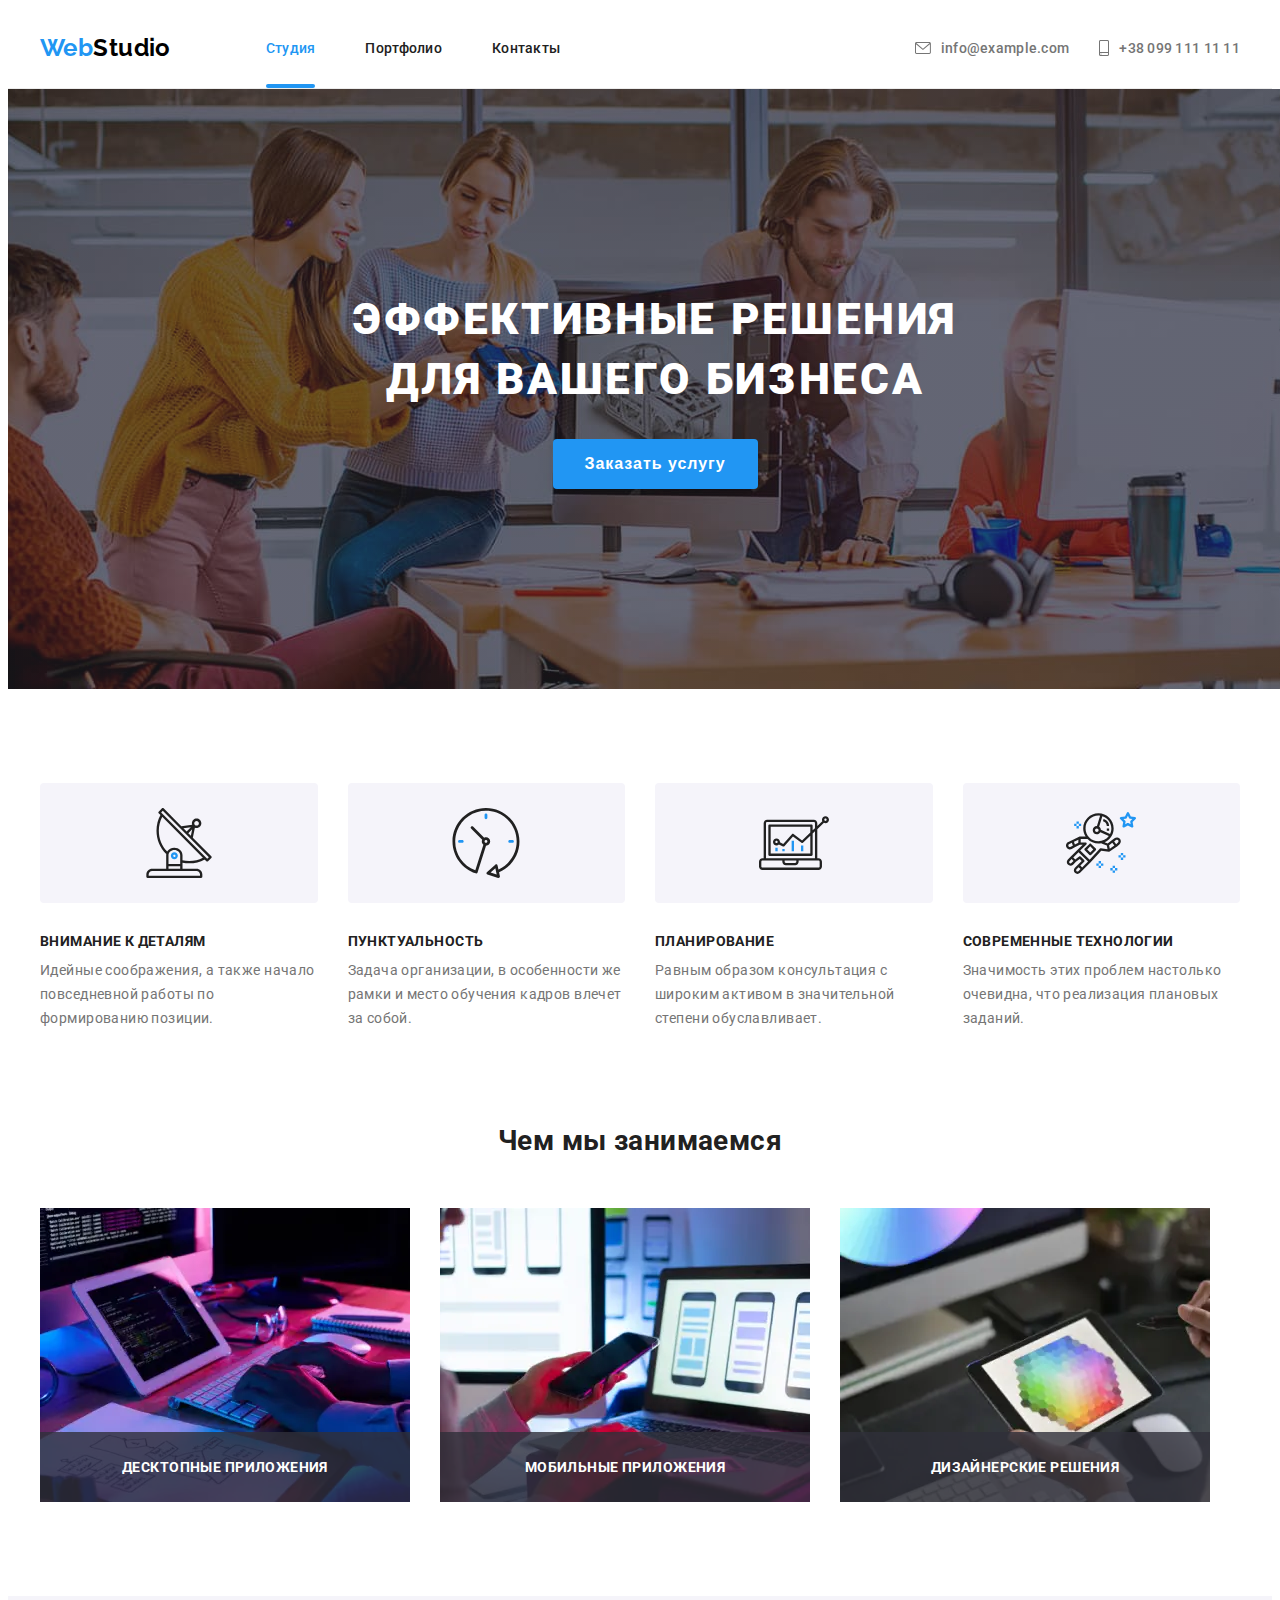
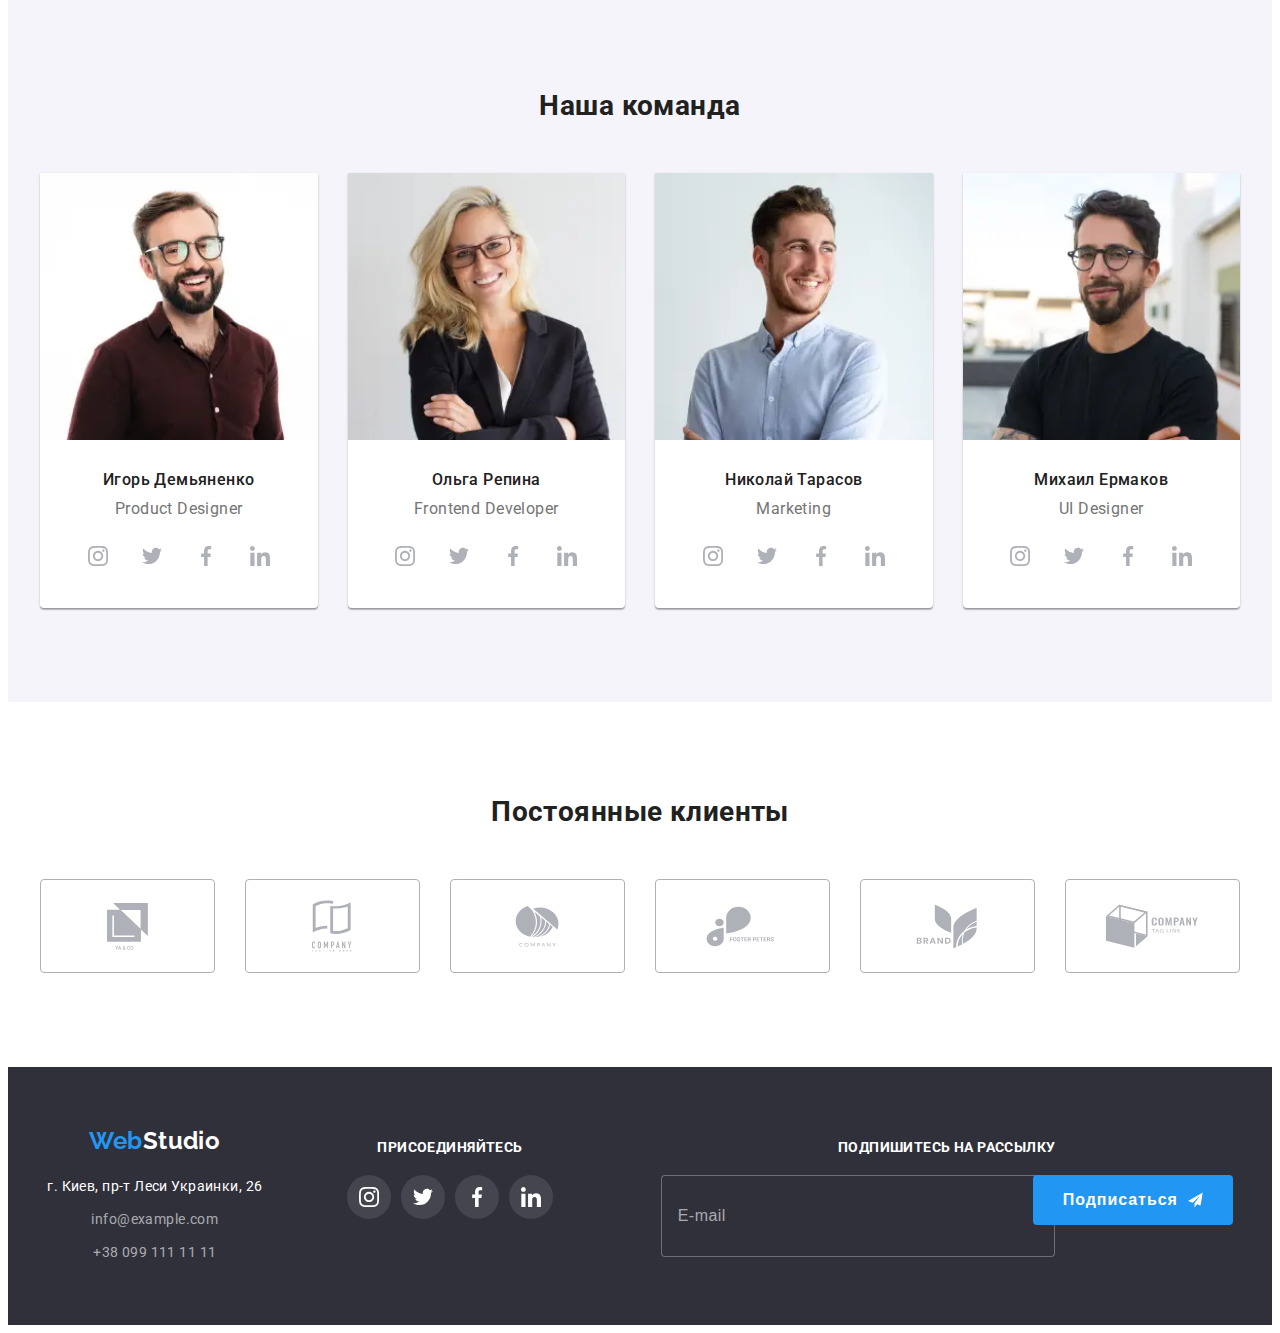
==== commit fbaf04f5: "end" ====
--- a/index.html
+++ b/index.html
@@ -29,6 +29,7 @@
   <body>
 
     <header class="page-header">
+
       <div class="page-header__container container">
 
         <a href="./" class="site-logo page-header__site-logo">
@@ -106,7 +107,7 @@
                 </a>
               </li>
 
-              <li class="contacts__item">
+              <li class="contacts__item contacts__item--accent">
                 <a
                   href="tel:+380991111111"
                   class="contacts__link page-header__link"
@@ -181,134 +182,265 @@
         </div>
 
       </div>
+
     </header>
     
     <main>
       
       <section class="primary">
+
         <div class="primary__container container">
+
           <h1 class="primary__title">
             Эффективные решения <br />
             для вашего бизнеса
           </h1>
+
           <button class="primary__button" type="button" data-modal-open>
             Заказать услугу
           </button>
+
         </div>
+
       </section>
 
       <section class="our-edge">
+
         <div class="container">
+
           <h2 class="visually-hidden">Наши преимущества</h2>
+
           <ul class="our-edge__list">
+
             <li class="our-edge__item">
+
               <div class="our-edge__icon-thumb">
                 <svg class="our-edge__icon" width="70" height="70">
                   <use href="./images/icon.svg#antenna" />
                 </svg>
               </div>
+
               <h3 class="our-edge__title">Внимание к деталям</h3>
+
               <p class="our-edge__description">
                 Идейные соображения, а также начало повседневной работы по
                 формированию позиции.
               </p>
-            </li>
+
+            </li>
+
             <li class="our-edge__item">
+              
               <div class="our-edge__icon-thumb">
                 <svg class="our-edge__icon" width="70" height="70">
                   <use href="./images/icon.svg#clock" />
                 </svg>
               </div>
+
               <h3 class="our-edge__title">Пунктуальность</h3>
+
               <p class="our-edge__description">
                 Задача организации, в особенности же рамки и место обучения
                 кадров влечет за собой.
               </p>
-            </li>
+
+            </li>
+
             <li class="our-edge__item">
+
               <div class="our-edge__icon-thumb">
                 <svg class="our-edge__icon" width="70" height="70">
                   <use href="./images/icon.svg#diagram" />
                 </svg>
               </div>
+
               <h3 class="our-edge__title">Планирование</h3>
+
               <p class="our-edge__description">
                 Равным образом консультация с широким активом в значительной
                 степени обуславливает.
               </p>
-            </li>
+
+            </li>
+
             <li class="our-edge__item">
+
               <div class="our-edge__icon-thumb">
                 <svg class="our-edge__icon" width="70" height="70">
                   <use href="./images/icon.svg#astronaut" />
                 </svg>
               </div>
+
               <h3 class="our-edge__title">Современные технологии</h3>
+
               <p class="our-edge__description">
                 Значимость этих проблем настолько очевидна, что реализация
                 плановых заданий.
               </p>
-            </li>
+
+            </li>
+
           </ul>
+
         </div>
+
       </section>
 
       <section class="whot-do">
+
         <div class="container">
+
           <h2 class="whot-do__title">Чем мы занимаемся</h2>
+
           <ul class="whot-do__list">
+
             <li class="whot-do__item">
+
               <div class="whot-do__thumb">
-                <img
-                  src="./images//whot-do/box_1.jpg"
-                  alt="Изображение разработки десктопного приложения"
-                  width="370"
-                />
+
+                <picture>
+
+                  <source srcset="./images/whot-do/img-1.webp 1x, ./images/whot-do/img-1@2x.webp 2x" type="image/webp">
+
+                  <source srcset="./images/whot-do/img-1.jpg 1x, ./images/whot-do/img-1@2x.jpg 2x" type="image/jpg">
+
+                  <img
+                    src="./images/whot-do/img-1.jpg"
+                    alt="Изображение разработки десктопного приложения"
+                    width="370"
+                  />
+
+                </picture>
+
                 <p class="whot-do__text">Десктопные приложения</p>
+
               </div>
-            </li>
+
+            </li>
+
             <li class="whot-do__item">
+
               <div class="whot-do__thumb">
-                <img
-                  src="./images//whot-do/box_2.jpg"
-                  alt="Изображение разработки мобильного приложения"
-                  width="370"
-                />
+
+                <picture>
+
+                  <source srcset="./images/whot-do/img-2.webp 1x, ./images/whot-do/img-2@2x.webp 2x" type="image/webp">
+
+                  <source srcset="./images/whot-do/img-2.jpg 1x, /images/whot-do/img-2@2x.jpg 2x" type="image/jpg">
+
+                  <img
+                    src="./images/whot-do/img-2.jpg"
+                    alt="Изображение разработки мобильного приложения"
+                    width="370"
+                  />
+
+                </picture>
+
                 <p class="whot-do__text">Мобильные приложения</p>
+
               </div>
-            </li>
+
+            </li>
+
             <li class="whot-do__item">
+
               <div class="whot-do__thumb">
-                <img
-                  src="./images//whot-do/box_3.jpg"
-                  alt="Изображение разработки дизайна"
-                  width="370"
-                />
+
+                <picture>
+
+                  <source srcset="./images/whot-do/img-3.webp 1x, ./images/whot-do/img-3@2x.webp 2x" type="image/webp">
+
+                  <source srcset="./images/whot-do/img-3.jpg 1x, /images/whot-do/img-3@2x.jpg 2x" type="image/jpg">
+
+                  <img
+                    src="./images/whot-do/img-3.jpg"
+                    alt="Изображение разработки дизайна"
+                    width="370"
+                  />
+
+                </picture>
+
                 <p class="whot-do__text">Дизайнерские решения</p>
+
               </div>
-            </li>
+
+            </li>
+
           </ul>
+
         </div>
+
       </section>
 
       <section class="our-team">
+
         <div class="container">
+
           <h2 class="our-team__title">Наша команда</h2>
+
           <ul class="our-team__list">
+
             <li class="our-team__item">
+
               <div class="team-membem">
-                <img
-                  class="team-member__photo"
-                  src="./images/team/team_img_1.jpg"
-                  alt="Фотография специалиста Игоря Демьяненко"
-                  width="270"
-                />
+
+                <picture>
+
+                  <!-- desktop -->
+                  <source 
+                    media="(min-width: 1200px)"
+                    srcset="./images/team/img-1_270.webp 1x, ./images/team/img-1_270@2x.webp 2x" 
+                    type="image/webp"
+                  >
+
+                  <source 
+                    media="(min-width: 1200px)"
+                    srcset="./images/team/img-1_270.jpg 1x, ./images/team/img-1_270@2.jpg 2x" 
+                    type="image/jpg"
+                  >
+
+                  <!-- tablet -->
+                  <source 
+                    media="(min-width: 768px)"
+                    srcset="./images/team/img-1_354.webp 1x, ./images/team/img-1_354@2x.webp 2x" 
+                    type="image/webp"
+                  >
+
+                  <source 
+                    media="(min-width: 768px)"
+                    srcset="./images/team/img-1_354.jpg 1x, ./images/team/img-1_354@2x.jpg 2x" 
+                    type="image/jpg"
+                  >
+
+                  <source
+                    srcset="./images/team/img-1_450.webp 1x, ./images/team/img-1_450@2x.webp 2x" 
+                    type="image/webp"
+                  >
+
+                  <source
+                    srcset="./images/team/img-1_450.jpg 1x, ./images/team/img-1_450@2.jpg 2x" 
+                    type="image/jpg"
+                  >
+
+                  <img
+                    class="team-member__photo"
+                    src="./images/team/img-1_450.jpg"
+                    alt="Фотография специалиста Игоря Демьяненко"
+                    width="450"
+                  />
+
+                </picture>
+
                 <div class="team-member__description">
+                  
                   <h3 class="team-member__title">Игорь Демьяненко</h3>
+
                   <p lang="en" class="team-member__position">
                     Product Designer
                   </p>
+
                   <ul class="social-contacts">
+
                     <li class="social-contacts__item">
                       <a
                         class="social-link social-link--round team-member__social-link"
@@ -322,6 +454,7 @@
                         </svg>
                       </a>
                     </li>
+
                     <li class="social-contacts__item">
                       <a
                         class="social-link social-link--round team-member__social-link"
@@ -335,6 +468,7 @@
                         </svg>
                       </a>
                     </li>
+
                     <li class="social-contacts__item">
                       <a
                         class="social-link social-link--round team-member__social-link"
@@ -348,6 +482,7 @@
                         </svg>
                       </a>
                     </li>
+
                     <li class="social-contacts__item">
                       <a
                         class="social-link social-link--round team-member__social-link"
@@ -361,24 +496,76 @@
                         </svg>
                       </a>
                     </li>
+
                   </ul>
+
                 </div>
+
               </div>
-            </li>
+
+            </li>
+
             <li class="our-team__item">
+
               <div class="team-member">
-                <img
-                  class="team-member__photo"
-                  src="./images/team/team_img_2.jpg"
-                  alt="Фотография специалиста Ольги Репиной"
-                  width="270"
-                />
+
+                <picture>
+
+                  <!-- desktop -->
+                  <source 
+                    media="(min-width: 1200px)"
+                    srcset="./images/team/img-2_270.webp 1x, ./images/team/img-2_270@2x.webp 2x" 
+                    type="image/webp"
+                  >
+
+                  <source 
+                    media="(min-width: 1200px)"
+                    srcset="./images/team/img-2_270.jpg 1x, ./images/team/img-2_270@2.jpg 2x" 
+                    type="image/jpg"
+                  >
+
+                  <!-- tablet -->
+                  <source 
+                    media="(min-width: 768px)"
+                    srcset="./images/team/img-2_354.webp 1x, ./images/team/img-2_354@2x.webp 2x" 
+                    type="image/webp"
+                  >
+
+                  <source 
+                    media="(min-width: 768px)"
+                    srcset="./images/team/img-2_354.jpg 1x, ./images/team/img-2_354@2x.jpg 2x" 
+                    type="image/jpg"
+                  >
+
+                  <source
+                    srcset="./images/team/img-2_450.webp 1x, ./images/team/img-2_450@2x.webp 2x" 
+                    type="image/webp"
+                  >
+
+                  <source
+                    srcset="./images/team/img-2_450.jpg 1x, ./images/team/img-2_450@2.jpg 2x" 
+                    type="image/jpg"
+                  >
+
+                  <img
+                    class="team-member__photo"
+                    src="./images/team/img-2_450.jpg"
+                    alt="Фотография специалиста Ольги Репиной"
+                    width="450"
+                  />
+
+                </picture>
+
                 <div class="team-member__description">
+
                   <h3 class="team-member__title">Ольга Репина</h3>
+
                   <p lang="en" class="team-member__position">
                     Frontend Developer
                   </p>
+
                   <ul class="social-contacts">
+
                     <li class="social-contacts__item">
                       <a
                         class="social-link social-link--round team-member__social-link"
@@ -392,6 +579,7 @@
                         </svg>
                       </a>
                     </li>
+
                     <li class="social-contacts__item">
                       <a
                         class="social-link social-link--round team-member__social-link"
@@ -405,6 +593,7 @@
                         </svg>
                       </a>
                     </li>
+
                     <li class="social-contacts__item">
                       <a
                         class="social-link social-link--round team-member__social-link"
@@ -418,6 +607,7 @@
                         </svg>
                       </a>
                     </li>
+
                     <li class="social-contacts__item">
                       <a
                         class="social-link social-link--round team-member__social-link"
@@ -431,22 +621,73 @@
                         </svg>
                       </a>
                     </li>
+
                   </ul>
+
                 </div>
+
               </div>
-            </li>
+
+            </li>
+
             <li class="our-team__item">
+
               <div class="team-member">
-                <img
-                  class="team-member__photo"
-                  src="./images/team/team_img_3.jpg"
-                  alt="Фотография специалиста Николая Тарасова"
-                  width="270"
-                />
+
+                <picture>
+
+                  <!-- desktop -->
+                  <source 
+                    media="(min-width: 1200px)"
+                    srcset="./images/team/img-3_270.webp 1x, ./images/team/img-3_270@2x.webp 2x" 
+                    type="image/webp"
+                  >
+
+                  <source 
+                    media="(min-width: 1200px)"
+                    srcset="./images/team/img-3_270.jpg 1x, ./images/team/img-3_270@2x.jpg 2x" 
+                    type="image/jpg"
+                  >
+
+                  <!-- tablet -->
+                  <source 
+                    media="(min-width: 768px)"
+                    srcset="./images/team/img-3_354.webp 1x, ./images/team/img-3_354@2x.webp 2x" 
+                    type="image/webp"
+                  >
+
+                  <source 
+                    media="(min-width: 768px)"
+                    srcset="./images/team/img-3_354.jpg 1x, ./images/team/img-3_354@2x.jpg 2x" 
+                    type="image/jpg"
+                  >
+
+                  <source
+                    srcset="./images/team/img-3_450.webp 1x, ./images/team/img-3_450@2x.webp 2x" 
+                    type="image/webp"
+                  >
+
+                  <source
+                    srcset="./images/team/img-3_450.jpg 1x, ./images/team/img-3_450@2x.jpg 2x" 
+                    type="image/jpg"
+                  >
+
+                  <img
+                    class="team-member__photo"
+                    src="./images/team/img-3_450.jpg"
+                    alt="Фотография специалиста Николая Тарасова"
+                    width="450"
+                  />
+                </picture>
+
                 <div class="team-member__description">
+
                   <h3 class="team-member__title">Николай Тарасов</h3>
+
                   <p lang="en" class="team-member__position">Marketing</p>
+
                   <ul class="social-contacts">
+
                     <li class="social-contacts__item">
                       <a
                         class="social-link social-link--round team-member__social-link"
@@ -460,6 +701,7 @@
                         </svg>
                       </a>
                     </li>
+
                     <li class="social-contacts__item">
                       <a
                         class="social-link social-link--round team-member__social-link"
@@ -473,6 +715,7 @@
                         </svg>
                       </a>
                     </li>
+
                     <li class="social-contacts__item">
                       <a
                         class="social-link social-link--round team-member__social-link"
@@ -486,6 +729,7 @@
                         </svg>
                       </a>
                     </li>
+
                     <li class="social-contacts__item">
                       <a
                         class="social-link social-link--round team-member__social-link"
@@ -499,22 +743,72 @@
                         </svg>
                       </a>
                     </li>
+
                   </ul>
+
                 </div>
+
               </div>
-            </li>
+
+            </li>
+
             <li class="our-team__item">
+
               <div class="team-member">
-                <img
-                  class="team-member__photo"
-                  src="./images/team/team_img_4.jpg"
-                  alt="Фотография специалиста Михаила Ермакова"
-                  width="270"
-                />
+
+                <picture>
+
+                  <!-- desktop -->
+                  <source 
+                    media="(min-width: 1200px)"
+                    srcset="./images/team/img-4_270.webp 1x, ./images/team/img-4_270@2x.webp 2x" 
+                    type="image/webp"
+                  >
+
+                  <source 
+                    media="(min-width: 1200px)"
+                    srcset="./images/team/img-4_270.jpg 1x, ./images/team/img-4_270@2x.jpg 2x" 
+                    type="image/jpg"
+                  >
+
+                  <!-- tablet -->
+                  <source 
+                    media="(min-width: 768px)"
+                    srcset="./images/team/img-4_354.webp 1x, ./images/team/img-4_354@2x.webp 2x" 
+                    type="image/webp"
+                  >
+
+                  <source 
+                    media="(min-width: 768px)"
+                    srcset="./images/team/img-4_354.jpg 1x, ./images/team/img-4_354@2x.jpg 2x" 
+                    type="image/jpg"
+                  >
+
+                  <source
+                    srcset="./images/team/img-4_450.webp 1x, ./images/team/img-4_450@2x.webp 2x" 
+                    type="image/webp"
+                  >
+
+                  <source
+                    srcset="./images/team/img-4_450.jpg 1x, ./images/team/img-4_450@2x.jpg 2x" 
+                    type="image/jpg"
+                  >
+
+                  <img
+                    class="team-member__photo"
+                    src="./images/team/img-4.jpg"
+                    alt="Фотография специалиста Михаила Ермакова"
+                    width="450"
+                  />
+                </picture>
+
                 <div class="team-member__description">
+
                   <h3 class="team-member__title">Михаил Ермаков</h3>
                   <p lang="en" class="team-member__position">UI Designer</p>
+                  
                   <ul class="social-contacts">
+
                     <li class="social-contacts__item">
                       <a
                         class="social-link social-link--round team-member__social-link"
@@ -532,6 +826,7 @@
                         </svg>
                       </a>
                     </li>
+
                     <li class="social-contacts__item">
                       <a
                         class="social-link social-link--round team-member__social-link"
@@ -545,6 +840,7 @@
                         </svg>
                       </a>
                     </li>
+
                     <li class="social-contacts__item">
                       <a
                         class="social-link social-link--round team-member__social-link"
@@ -562,6 +858,7 @@
                         </svg>
                       </a>
                     </li>
+
                     <li class="social-contacts__item">
                       <a
                         class="social-link social-link--round team-member__social-link"
@@ -575,18 +872,27 @@
                         </svg>
                       </a>
                     </li>
+                    
                   </ul>
                 </div>
               </div>
-            </li>
+
+            </li>
+
           </ul>
+
         </div>
+
       </section>
 
       <section class="our-clients">
+
         <div class="container">
+
           <h3 class="our-clients__title">Постоянные клиенты</h3>
+
           <ul class="our-clients__list">
+
             <li class="our-clients__item">
               <a class="our-client" href="#" aria-label="company one">
                 <svg class="our-client__icon" width="41" height="47">
@@ -594,6 +900,7 @@
                 </svg>
               </a>
             </li>
+
             <li class="our-clients__item">
               <a class="our-client" href="#" aria-label="company two">
                 <svg class="our-client__icon" width="40" height="52">
@@ -601,6 +908,7 @@
                 </svg>
               </a>
             </li>
+
             <li class="our-clients__item">
               <a class="our-client" href="#" aria-label="company three">
                 <svg class="our-client__icon" width="44" height="42">
@@ -608,6 +916,7 @@
                 </svg>
               </a>
             </li>
+
             <li class="our-clients__item">
               <a class="our-client" href="#" aria-label="company four">
                 <svg class="our-client__icon" width="85" height="41">
@@ -615,6 +924,7 @@
                 </svg>
               </a>
             </li>
+
             <li class="our-clients__item">
               <a class="our-client" href="#" aria-label="company five">
                 <svg class="our-client__icon" width="62" height="45">
@@ -622,6 +932,7 @@
                 </svg>
               </a>
             </li>
+
             <li class="our-clients__item">
               <a class="our-client" href="#" aria-label="company six">
                 <svg class="our-client__icon" width="94" height="44">
@@ -629,8 +940,11 @@
                 </svg>
               </a>
             </li>
+
           </ul>
+
         </div>
+
       </section>
 
     </main>
@@ -669,11 +983,15 @@
               </ul>
 
             </address>
+
           </li>
 
           <li class="page-footer__item">
+
             <p class="page-footer__uppertitle">Присоединяйтесь</p>
+
             <ul class="social-contacts">
+
               <li class="social-contacts__item">
                 <a
                   class="social-link social-link--theme-dark social-link--round"
@@ -687,6 +1005,7 @@
                   </svg>
                 </a>
               </li>
+
               <li class="social-contacts__item">
                 <a
                   class="social-link social-link--theme-dark social-link--round"
@@ -700,6 +1019,7 @@
                   </svg>
                 </a>
               </li>
+
               <li class="social-contacts__item">
                 <a
                   class="social-link social-link--theme-dark social-link--round"
@@ -713,6 +1033,7 @@
                   </svg>
                 </a>
               </li>
+
               <li class="social-contacts__item">
                 <a
                   class="social-link social-link--theme-dark social-link--round"
@@ -730,12 +1051,17 @@
                   </svg>
                 </a>
               </li>
+
             </ul>
+
           </li>
 
           <li class="page-footer__item">
+
             <p class="page-footer__uppertitle">Подпишитесь на рассылку</p>
+
             <form class="form-subscribe" name="form-subscribe">
+              
               <label class="form-subscribe__label">
                 <input
                   class="form-subscribe__input"
@@ -744,13 +1070,16 @@
                   placeholder="E-mail"
                 />
               </label>
+
               <button class="form-subscribe__button" type="submit">
                 Подписаться
                 <svg class="form-subscribe__icon" width="24" height="24">
                   <use href="./images/icon.svg#send" />
                 </svg>
               </button>
+
             </form>
+
           </li>
 
         </ul>
@@ -760,6 +1089,7 @@
 
     <!-- Modal -->
     <div class="backdrop backdrop--is-hidden" data-modal>
+
       <div class="modal">
 
         <button
@@ -780,6 +1110,7 @@
           autocomplete="off"
           method="POST"
         >
+
           <label class="formfield-label">
             <span>Имя</span>
             <div class="formfield-input-wrap">
@@ -795,6 +1126,7 @@
               </svg>
             </div>
           </label>
+
           <label class="formfield-label">
             <span>Телефон</span>
             <div class="formfield-input-wrap">
@@ -809,6 +1141,7 @@
               </svg>
             </div>
           </label>
+
           <label class="formfield-label">
             <span>Почта</span>
             <div class="formfield-input-wrap">
@@ -824,6 +1157,7 @@
               </svg>
             </div>
           </label>
+
           <label class="formfield-label">
             Комментарий
             <textarea
@@ -833,8 +1167,11 @@
               placeholder="Введите текст"
             ></textarea>
           </label>
+
           <div class="form-service_order--centered">
+
             <div class="form-service_order--concord">
+
               <label class="formfield-label form-service_order__label--concord">
                 <input
                   class="formfield-checkbox visually-hidden"
@@ -845,19 +1182,25 @@
                 <span class="formfield-checkbox-icon"></span>
                 Соглашаюсь с рассылкой и принимаю
               </label>
+
               <a class="formfield-checkbox-link" href="#">Условия договора</a>
+
             </div>
+            
             <button class="form-service_order__button-submit" type="submit">
               Отправить
             </button>
+
           </div>
+
         </form>
 
       </div>
+
     </div>
 
     <!-- JS -->
     <script src="./js/menu.js"></script>
     <script src="./js/modal.js"></script>
   </body>
-</html>
+</html>--- a/css/main.min.css
+++ b/css/main.min.css
@@ -1 +1 @@
-:root{--temp-var: 0}body{font-family:"Roboto",sans-serif;font-style:normal;font-weight:400;font-size:14px;letter-spacing:.03em;color:#212121;background-color:#fff}img{display:block;padding:0}.address__link,.our-client,.contacts__link,.site-logo,.site-navigation__link,.social-link{text-decoration:none;color:inherit;-webkit-transition:250ms cubic-bezier(0.4, 0, 0.2, 1);transition:250ms cubic-bezier(0.4, 0, 0.2, 1);-webkit-transition-property:color,fill;transition-property:color,fill}.address__link:hover,.our-client:hover,.contacts__link:hover,.site-logo:hover,.site-navigation__link:hover,.social-link:hover,.address__link:focus,.our-client:focus,.contacts__link:focus,.site-logo:focus,.site-navigation__link:focus,.social-link:focus{color:#2196f3}.address__list,.page-footer__list,.our-clients__list,.our-team__list,.whot-do__list,.our-edge__list,.contacts,.site-navigation__list,.social-contacts{list-style:none}.form-service_order__button-submit,.form-subscribe__button,.primary__button{color:#fff;background-color:#2196f3;border:none;border-radius:4px;border-color:rgba(0,0,0,0);cursor:pointer}.our-clients,.our-team,.whot-do,.our-edge{padding-top:60px;padding-bottom:60px}@media screen and (min-width: 1200px){.our-clients,.our-team,.whot-do,.our-edge{padding-top:94px;padding-bottom:94px}}.modal__title,.our-clients__title,.our-team__title,.whot-do__text,.whot-do__title{margin-top:0;margin-bottom:50px;font-weight:700;font-size:28px;line-height:1.178;text-align:center}.no-scroll{overflow:hidden}.container{margin-left:auto;margin-right:auto;padding-right:15px;padding-left:15px}@media screen and (min-width: 480px){.container{width:480px}}@media screen and (min-width: 768px){.container{width:768px}}@media screen and (min-width: 1200px){.container{width:1200px}}.visually-hidden{position:absolute;white-space:nowrap;width:1px;height:1px;overflow:hidden;border:0;padding:0;clip:rect(0 0 0 0);-webkit-clip-path:inset(50%);clip-path:inset(50%);margin:-1px}.current{color:#2196f3}.social-contacts{display:-webkit-box;display:-ms-flexbox;display:flex;-ms-flex-preferred-size:content;flex-basis:content;-webkit-box-pack:center;-ms-flex-pack:center;justify-content:center;padding-left:0}.social-contacts__item:not(:first-child){margin-left:10px}.social-link{display:-webkit-box;display:-ms-flexbox;display:flex;-webkit-box-pack:center;-ms-flex-pack:center;justify-content:center;-webkit-box-align:center;-ms-flex-align:center;align-items:center;fill:#afb1b8;-webkit-transition:250ms cubic-bezier(0.4, 0, 0.2, 1);transition:250ms cubic-bezier(0.4, 0, 0.2, 1);-webkit-transition-property:fill,background-color;transition-property:fill,background-color}.social-link:hover,.social-link:focus{fill:#fff;background-color:#2196f3}.social-link--theme-dark{fill:#fff;background-color:rgba(255,255,255,.1)}.social-link--round{width:44px;height:44px;border-radius:50%}.social-link{display:-webkit-box;display:-ms-flexbox;display:flex;-webkit-box-pack:center;-ms-flex-pack:center;justify-content:center;-webkit-box-align:center;-ms-flex-align:center;align-items:center;fill:#afb1b8;-webkit-transition:250ms cubic-bezier(0.4, 0, 0.2, 1);transition:250ms cubic-bezier(0.4, 0, 0.2, 1);-webkit-transition-property:fill,background-color;transition-property:fill,background-color}.social-link:hover,.social-link:focus{fill:#fff;background-color:#2196f3}.social-link--theme-dark{fill:#fff;background-color:rgba(255,255,255,.1)}.social-link--round{width:44px;height:44px;border-radius:50%}.page-header{position:relative;border-bottom:1px solid #ececec}.page-header__container{display:-webkit-box;display:-ms-flexbox;display:flex;-webkit-box-align:center;-ms-flex-align:center;align-items:center}@media screen and (max-width: 767px){.page-header__container{max-width:100%;-webkit-box-pack:justify;-ms-flex-pack:justify;justify-content:space-between}}.page-header__site-logo{padding-top:16px;padding-bottom:16px}@media screen and (min-width: 768px){.page-header__site-logo{padding-top:10px;padding-bottom:10px}}@media screen and (min-width: 768px){.page-header__link{display:-webkit-inline-box;display:-ms-inline-flexbox;display:inline-flex;-webkit-box-align:center;-ms-flex-align:center;align-items:center;padding-top:32px;padding-bottom:32px}.page-header__link.contacts__link{padding-top:5px;padding-bottom:5px}}@media screen and (min-width: 1200px){.page-header__link.contacts__link{padding-top:32px;padding-bottom:32px}}.page-header__social-contacts{display:none}@media screen and (max-width: 767px){.page-header__social-contacts{display:-webkit-box;display:-ms-flexbox;display:flex;-ms-flex-wrap:wrap;flex-wrap:wrap;margin:0;padding:0}}.page-header__items{display:-webkit-inline-box;display:-ms-inline-flexbox;display:inline-flex}.page-header__items:not(:last-child)::after{content:"";border:1px solid rgba(33,33,33,.2);margin-left:10px}.page-header__social-link{font-weight:500;font-size:18px;line-height:1.222;letter-spacing:.02em;color:#2196f3}.page-header__social-link:hover,.page-header__social-link:focus{background-color:rgba(0,0,0,0)}@media screen and (max-width: 767px){.site-navigation{margin-bottom:20px}}@media screen and (min-width: 768px){.site-navigation{display:-webkit-box;display:-ms-flexbox;display:flex;-webkit-box-align:center;-ms-flex-align:center;align-items:center}}.site-navigation__list{margin-top:0;margin-bottom:0}@media screen and (max-width: 767px){.site-navigation__list{padding:0}}@media screen and (min-width: 768px){.site-navigation__list{display:-webkit-box;display:-ms-flexbox;display:flex;margin-left:90px;padding-left:0}}@media screen and (min-width: 1200px){.site-navigation__list{margin-left:95px}}.site-navigation__item{-webkit-box-align:center;-ms-flex-align:center;align-items:center}@media screen and (max-width: 767px){.site-navigation__item{margin-bottom:32px}.site-navigation__item:last-child{margin-bottom:0}}@media screen and (min-width: 768px){.site-navigation__item:not(:last-child){margin-right:50px}}.site-navigation__link{position:relative;display:block;font-weight:500;letter-spacing:.02em}@media screen and (max-width: 767px){.site-navigation__link{font-size:40px;line-height:1.175}}@media screen and (min-width: 768px){.site-navigation__link{font-size:14px;line-height:1.143}.site-navigation__link.current::after{content:"";position:absolute;left:0;bottom:0;width:100%;height:4px;background-color:#2196f3;border-radius:2px}}.site-logo{display:block;font-family:"Raleway",sans-serif;font-weight:700;font-size:24px;line-height:1.167;color:#2196f3}.site-logo--dark{color:#000}.site-logo--light{color:#fff}.contacts-thumb{display:-webkit-inline-box;display:-ms-inline-flexbox;display:inline-flex}@media screen and (max-width: 767px){.contacts-thumb{-ms-flex-wrap:wrap;flex-wrap:wrap;-webkit-box-flex:1;-ms-flex-positive:1;flex-grow:1;-webkit-box-orient:vertical;-webkit-box-direction:normal;-ms-flex-direction:column;flex-direction:column}}.contacts{display:-webkit-inline-box;display:-ms-inline-flexbox;display:inline-flex;padding-left:0px}@media screen and (max-width: 767px){.contacts{-webkit-box-orient:vertical;-webkit-box-direction:reverse;-ms-flex-direction:column-reverse;flex-direction:column-reverse;gap:32px;margin-top:auto;margin-bottom:65px}}@media screen and (min-width: 768px){.contacts{-webkit-box-orient:vertical;-webkit-box-direction:normal;-ms-flex-direction:column;flex-direction:column;-webkit-box-pack:center;-ms-flex-pack:center;justify-content:center;-webkit-box-align:start;-ms-flex-align:start;align-items:flex-start;margin-top:0px;margin-bottom:0px}}@media screen and (min-width: 1200px){.contacts{-webkit-box-orient:unset;-webkit-box-direction:unset;-ms-flex-direction:unset;flex-direction:unset}}.contacts__item{font-weight:500;line-height:1.143;letter-spacing:.02em;color:#757575;fill:#757575}@media screen and (max-width: 767px){.contacts__item{font-size:24px;line-height:1.167}.contacts__item:last-child{font-size:34px;line-height:1.176;color:#2196f3}}@media screen and (min-width: 1200px){.contacts__item{display:-webkit-inline-box;display:-ms-inline-flexbox;display:inline-flex}.contacts__item:not(:last-child){margin-right:30px}}.contacts__link:hover,.contacts__link:focus{color:#2196f3;fill:#2196f3}.contacts__icon{margin-right:10px}@media screen and (max-width: 767px){.contacts__icon{display:none}}.contacts__icon--envelope{width:14px;height:10px}@media screen and (min-width: 1200px){.contacts__icon--envelope{width:16px;height:12px}}.contacts__icon--smartphone{width:10px;height:14px}@media screen and (min-width: 1200px){.contacts__icon--smartphone{width:10px;height:16px}}.menu-button{display:none;margin:0;padding:0;background-color:#fff;border:0;z-index:100}.menu-button:hover,.menu-button:focus{fill:#2196f3}.menu-button .icon-close{display:none}.menu-button--is-open .icon-close{display:block}.menu-button--is-open .icon-menu{display:none}@media screen and (max-width: 767px){.menu-button{display:block}}.menu-container{display:none;z-index:10}@media screen and (max-width: 767px){.menu-container{-webkit-box-orient:vertical;-webkit-box-direction:normal;-ms-flex-direction:column;flex-direction:column;position:absolute;top:0;left:0;padding:48px 40px;width:100vw;height:95vh;background-color:#fff}.menu-container--is-open{display:-webkit-inline-box;display:-ms-inline-flexbox;display:inline-flex;-webkit-box-align:start;-ms-flex-align:start;align-items:flex-start;overflow-y:scroll}}@media screen and (min-width: 768px){.menu-container{display:-webkit-box;display:-ms-flexbox;display:flex;-webkit-box-flex:1;-ms-flex-positive:1;flex-grow:1;-webkit-box-pack:justify;-ms-flex-pack:justify;justify-content:space-between}}.primary{padding-top:0;padding-bottom:0;background-color:#c4c4c4}.primary__container{margin-top:0px;margin-bottom:0px;padding-top:118px;padding-bottom:118px;max-width:1600px;text-align:center;background-image:-webkit-gradient(linear, left top, right top, from(rgba(47, 48, 58, 0.4)), to(rgba(47, 48, 58, 0.4))),url(../images/main-background.jpg);background-image:linear-gradient(to right, rgba(47, 48, 58, 0.4), rgba(47, 48, 58, 0.4)),url(../images/main-background.jpg);background-repeat:no-repeat;background-size:cover;background-position:center}.primary__title{margin-top:0;margin-bottom:30px;font-weight:900;font-size:26px;line-height:1.615;letter-spacing:.06em;text-transform:uppercase;color:#fff}.primary__button{padding:10px 32px;font-weight:700;font-size:16px;line-height:1.875;letter-spacing:.06em;-webkit-box-shadow:0px 4px 4px rgba(0,0,0,.15);box-shadow:0px 4px 4px rgba(0,0,0,.15)}.our-edge__icon-thumb{display:-webkit-box;display:-ms-flexbox;display:flex;-webkit-box-pack:center;-ms-flex-pack:center;justify-content:center;-webkit-box-align:center;-ms-flex-align:center;align-items:center;width:100%;height:120px;margin-bottom:30px;background-color:#f5f4fa;border-radius:4px}.our-edge__list{margin-top:0;margin-bottom:0;padding-left:0}@media screen and (min-width: 768px){.our-edge__list{display:-webkit-box;display:-ms-flexbox;display:flex;-ms-flex-wrap:wrap;flex-wrap:wrap;gap:30px}}@media screen and (max-width: 767px){.our-edge__item:not(:last-child){margin-bottom:30px}}@media screen and (min-width: 768px){.our-edge__item{-ms-flex-preferred-size:calc((100% - 30px)/2);flex-basis:calc((100% - 30px)/2)}}@media screen and (min-width: 1200px){.our-edge__item{-ms-flex-preferred-size:calc((100% - 90px)/4);flex-basis:calc((100% - 90px)/4)}}.our-edge__title{margin-top:0;margin-bottom:10px;font-size:inherit;line-height:1.142;text-transform:uppercase}@media screen and (max-width: 767px){.our-edge__title{text-align:center}}.our-edge__description{margin-top:0;margin-bottom:0;line-height:1.714;color:#757575}@media screen and (max-width: 1199px){.whot-do{display:none}}@media screen and (min-width: 1200px){.whot-do{padding-top:0}}.whot-do__list{display:-webkit-box;display:-ms-flexbox;display:flex;gap:30px;margin-top:0;margin-bottom:0;padding-left:0}.whot-do__thumb{position:relative}.whot-do__text{position:absolute;left:0;bottom:0;display:-webkit-inline-box;display:-ms-inline-flexbox;display:inline-flex;-webkit-box-pack:center;-ms-flex-pack:center;justify-content:center;-webkit-box-align:center;-ms-flex-align:center;align-items:center;margin:0;width:100%;height:70px;font-size:inherit;line-height:1.143;text-transform:uppercase;color:#fff;background:rgba(47,48,58,.8)}.our-team{background-color:#f5f4fa}.our-team__list{margin-top:0;margin-bottom:0;padding:0}@media screen and (min-width: 768px){.our-team__list{display:-webkit-box;display:-ms-flexbox;display:flex;-ms-flex-wrap:wrap;flex-wrap:wrap;gap:30px}}.our-team__item{-ms-flex-preferred-size:100%;flex-basis:100%;background-color:#fff;border-radius:0px 0px 4px 4px;-webkit-box-shadow:0px 1px 3px rgba(0,0,0,.12),0px 1px 1px rgba(0,0,0,.14),0px 2px 1px rgba(0,0,0,.2);box-shadow:0px 1px 3px rgba(0,0,0,.12),0px 1px 1px rgba(0,0,0,.14),0px 2px 1px rgba(0,0,0,.2)}@media screen and (max-width: 767px){.our-team__item:not(:last-child){margin-bottom:30px}}@media screen and (min-width: 768px){.our-team__item{-ms-flex-preferred-size:calc((100% - 30px)/2);flex-basis:calc((100% - 30px)/2)}}@media screen and (min-width: 1200px){.our-team__item{-ms-flex-preferred-size:calc((100% - 90px)/4);flex-basis:calc((100% - 90px)/4)}}.team-member__photo{min-width:100%}.team-member__description{padding:30px 32px}.team-member__title{margin-top:0;margin-bottom:10px;text-align:center;font-weight:500;font-size:16px;line-height:1.187}.team-member__position{margin-top:0;margin-bottom:16px;font-size:16px;line-height:1.187;text-align:center;color:#757575}.our-clients__list{display:-webkit-box;display:-ms-flexbox;display:flex;-ms-flex-wrap:wrap;flex-wrap:wrap;gap:30px;margin-top:0;margin-bottom:0;padding-left:0}.our-clients__item{-ms-flex-preferred-size:calc((100% - 30px)/2);flex-basis:calc((100% - 30px)/2)}@media screen and (min-width: 768px){.our-clients__item{-ms-flex-preferred-size:calc((100% - 60px)/3);flex-basis:calc((100% - 60px)/3)}}@media screen and (min-width: 1200px){.our-clients__item{-ms-flex-preferred-size:calc((100% - 150px)/6);flex-basis:calc((100% - 150px)/6)}}.our-client{display:-webkit-box;display:-ms-flexbox;display:flex;-webkit-box-pack:center;-ms-flex-pack:center;justify-content:center;-webkit-box-align:center;-ms-flex-align:center;align-items:center;height:92px;fill:#afb1b8;border:1px solid #afb1b8;border-radius:4px;-webkit-transition-property:fill,border-color;transition-property:fill,border-color}.our-client:hover,.our-client:focus{fill:#2196f3;border-color:#2196f3}.page-footer{padding-top:60px;padding-bottom:60px;background-color:#2f303a}.page-footer__list{margin-top:0;margin-bottom:0;padding-left:0}@media screen and (min-width: 768px){.page-footer__list{display:-webkit-box;display:-ms-flexbox;display:flex;-ms-flex-wrap:wrap;flex-wrap:wrap;-webkit-box-flex:3;-ms-flex-positive:3;flex-grow:3;-ms-flex-pack:distribute;justify-content:space-around}}.page-footer__site-logo{margin-bottom:20px}.page-footer__item{text-align:center}@media screen and (max-width: 767px){.page-footer__item:not(:last-child){margin-bottom:60px}}@media screen and (min-width: 768px){.page-footer__item:not(:last-child){margin-bottom:55px}}@media screen and (min-width: 1200px){.page-footer__item:not(:last-child){margin-bottom:0}.page-footer__item:not(:first-child){margin-left:70px}.page-footer__item:last-child{margin-left:93px}}.page-footer__uppertitle{margin-top:0;margin-bottom:20px;font-weight:700;line-height:1.142;text-transform:uppercase;color:#fff}@media screen and (min-width: 768px){.page-footer__uppertitle{padding-top:5px}}@media screen and (min-width: 1200px){.page-footer__uppertitle{padding-top:12px}}.address__list{margin-top:0px;margin-bottom:0px;padding-left:0px}.address__item{font-style:normal;font-size:14px;line-height:1.714;color:#fff}.address__item:not(:last-child){margin-bottom:9px}.address__link{color:rgba(255,255,255,.6)}@media screen and (min-width: 1200px){.form-subscribe{display:-webkit-inline-box;display:-ms-inline-flexbox;display:inline-flex}}.form-subscribe__label{display:block;height:50px;margin-bottom:30px}@media screen and (min-width: 480px){.form-subscribe__label{width:450px}}@media screen and (min-width: 1200px){.form-subscribe__label{width:360px;margin-bottom:0}}.form-subscribe__input{width:100%;height:100%;padding:15px 16px;color:#fff;font-size:16px;line-height:1.25;letter-spacing:.03em;background-color:#2f303a;border:1px solid rgba(255,255,255,.3);border-radius:4px}.form-subscribe__input::-webkit-input-placeholder{color:rgba(255,255,255,.6)}.form-subscribe__input::-moz-placeholder{color:rgba(255,255,255,.6)}.form-subscribe__input:-ms-input-placeholder{color:rgba(255,255,255,.6)}.form-subscribe__input::-ms-input-placeholder{color:rgba(255,255,255,.6)}.form-subscribe__input::placeholder{color:rgba(255,255,255,.6)}.form-subscribe__button{display:-webkit-inline-box;display:-ms-inline-flexbox;display:inline-flex;-webkit-box-align:center;-ms-flex-align:center;align-items:center;padding:10px 30px;width:200px;text-align:center;font-weight:700;font-size:16px;line-height:1.875;letter-spacing:.06em;fill:#fff;background-size:contain;-webkit-transition:background-color 250ms cubic-bezier(0.4, 0, 0.2, 1);transition:background-color 250ms cubic-bezier(0.4, 0, 0.2, 1)}.form-subscribe__button:hover,.form-subscribe__button:focus{background-color:#188ce8}@media screen and (min-width: 1200px){.form-subscribe__button{margin-left:12px}}.form-subscribe__icon{margin-left:10px;background-size:cover}.backdrop{position:fixed;top:0;left:0;width:100%;height:100%;background:rgba(0,0,0,.2);opacity:1;-webkit-transition:opacity 250ms cubic-bezier(0.4, 0, 0.2, 1);transition:opacity 250ms cubic-bezier(0.4, 0, 0.2, 1);z-index:1000}.backdrop--is-hidden{opacity:0;pointer-events:none}@media screen and (max-width: 767px){.backdrop{padding:94px 15px}}@-webkit-keyframes fadeOut{from{-webkit-transform:scale(1);transform:scale(1);opacity:1;border-radius:0}to{-webkit-transform:translate(300%, -100%) scale(0.4);transform:translate(300%, -100%) scale(0.4);opacity:.7;border-radius:70%;background:#000}}@keyframes fadeOut{from{-webkit-transform:scale(1);transform:scale(1);opacity:1;border-radius:0}to{-webkit-transform:translate(300%, -100%) scale(0.4);transform:translate(300%, -100%) scale(0.4);opacity:.7;border-radius:70%;background:#000}}@-webkit-keyframes fadeIn{from{-webkit-transform:translate(-300%, -100%) scale(0.4);transform:translate(-300%, -100%) scale(0.4);opacity:.7;border-radius:70%;background:#000}80%{-webkit-transform:translate(-100%, -50%) scale(0.7);transform:translate(-100%, -50%) scale(0.7);opacity:.7;border-radius:30%;background:#fff}to{-webkit-transform:scale(1);transform:scale(1);opacity:1;border-radius:0}}@keyframes fadeIn{from{-webkit-transform:translate(-300%, -100%) scale(0.4);transform:translate(-300%, -100%) scale(0.4);opacity:.7;border-radius:70%;background:#000}80%{-webkit-transform:translate(-100%, -50%) scale(0.7);transform:translate(-100%, -50%) scale(0.7);opacity:.7;border-radius:30%;background:#fff}to{-webkit-transform:scale(1);transform:scale(1);opacity:1;border-radius:0}}@media screen and (min-width: 768px){@-webkit-keyframes fadeOut{from{-webkit-transform:translate(-50%, -50%) scale(1);transform:translate(-50%, -50%) scale(1);opacity:1;border-radius:0}to{-webkit-transform:translate(300%, -100%) scale(0.4);transform:translate(300%, -100%) scale(0.4);opacity:.7;border-radius:70%;background:#000}}@keyframes fadeOut{from{-webkit-transform:translate(-50%, -50%) scale(1);transform:translate(-50%, -50%) scale(1);opacity:1;border-radius:0}to{-webkit-transform:translate(300%, -100%) scale(0.4);transform:translate(300%, -100%) scale(0.4);opacity:.7;border-radius:70%;background:#000}}@-webkit-keyframes fadeIn{from{-webkit-transform:translate(-300%, -100%) scale(0.4);transform:translate(-300%, -100%) scale(0.4);opacity:.7;border-radius:70%;background:#000}80%{-webkit-transform:translate(-100%, -50%) scale(0.7);transform:translate(-100%, -50%) scale(0.7);opacity:.7;border-radius:30%;background:#fff}to{-webkit-transform:translate(-50%, -50%) scale(1);transform:translate(-50%, -50%) scale(1);opacity:1;border-radius:0}}@keyframes fadeIn{from{-webkit-transform:translate(-300%, -100%) scale(0.4);transform:translate(-300%, -100%) scale(0.4);opacity:.7;border-radius:70%;background:#000}80%{-webkit-transform:translate(-100%, -50%) scale(0.7);transform:translate(-100%, -50%) scale(0.7);opacity:.7;border-radius:30%;background:#fff}to{-webkit-transform:translate(-50%, -50%) scale(1);transform:translate(-50%, -50%) scale(1);opacity:1;border-radius:0}}}.modal{position:relative;display:block;margin:0 auto;padding:40px;width:100%;height:100%;overflow-y:scroll;background-color:#fff;-webkit-box-shadow:0px 1px 3px rgba(0,0,0,.12),0px 1px 1px rgba(0,0,0,.14),0px 2px 1px rgba(0,0,0,.2);box-shadow:0px 1px 3px rgba(0,0,0,.12),0px 1px 1px rgba(0,0,0,.14),0px 2px 1px rgba(0,0,0,.2);border-radius:4px;-webkit-animation:fadeIn 350ms ease-in;animation:fadeIn 350ms ease-in;-webkit-animation-fill-mode:forwards;animation-fill-mode:forwards}.backdrop--is-hidden .modal{-webkit-animation:fadeOut 350ms ease-out;animation:fadeOut 350ms ease-out}@media screen and (min-width: 768px){.modal{position:absolute;top:50%;left:50%;width:450px;height:610px}}@media screen and (min-width: 1200px){.modal{width:530px;height:580px}}.modal__button{position:absolute;display:-webkit-inline-box;display:-ms-inline-flexbox;display:inline-flex;-webkit-box-pack:center;-ms-flex-pack:center;justify-content:center;-webkit-box-align:center;-ms-flex-align:center;align-items:center;padding:0;width:30px;height:30px;background-color:var(--main-light-color);border:1px solid rgba(0,0,0,.1);border-radius:50%;-webkit-transition:fill var(--main-transition-duration) var(--main-transition-timing-function);transition:fill var(--main-transition-duration) var(--main-transition-timing-function);cursor:pointer}.modal__button:hover,.modal__button:focus{fill:#2196f3}.modal__button--close{top:8px;right:8px}.modal__title{margin-bottom:12px;font-size:20px;line-height:1.15}.form-service_order--centered{text-align:center;margin-top:20px}.form-service_order--concord{display:-webkit-box;display:-ms-flexbox;display:flex;-webkit-box-pack:center;-ms-flex-pack:center;justify-content:center;-webkit-box-align:center;-ms-flex-align:center;align-items:center;margin-bottom:30px}.form-field{display:-webkit-inline-box;display:-ms-inline-flexbox;display:inline-flex;-webkit-box-align:center;-ms-flex-align:center;align-items:center;margin:0}.formfield-label{display:block;margin-bottom:10px;font-size:12px;line-height:1.167;letter-spacing:.01em;color:#757575;fill:#212121;-webkit-transition:250ms cubic-bezier(0.4, 0, 0.2, 1);transition:250ms cubic-bezier(0.4, 0, 0.2, 1);-webkit-transition-property:color,fill;transition-property:color,fill}.formfield-label.form-service_order__label--concord{display:-webkit-inline-box;display:-ms-inline-flexbox;display:inline-flex;margin:0}@media screen and (min-width: 1200px){.formfield-label.form-service_order__label--concord{font-size:14px;line-height:1.714;letter-spacing:.03em}}.formfield-input-wrap{position:relative;margin-top:5px;margin-bottom:0;height:40px}.formfield-input-wrap__icon{position:absolute;top:50%;left:12px;-webkit-transform:translateY(-50%);transform:translateY(-50%);-webkit-transition:250ms cubic-bezier(0.4, 0, 0.2, 1);transition:250ms cubic-bezier(0.4, 0, 0.2, 1);-webkit-transition-property:fill;transition-property:fill}.formfield-input:not(:-moz-placeholder-shown)+.formfield-input-wrap__icon, .formfield-textarea:not(:-moz-placeholder-shown)+.formfield-input-wrap__icon{fill:#2196f3}.formfield-input:not(:-ms-input-placeholder)+.formfield-input-wrap__icon, .formfield-textarea:not(:-ms-input-placeholder)+.formfield-input-wrap__icon{fill:#2196f3}.formfield-input:hover+.formfield-input-wrap__icon,.formfield-textarea:hover+.formfield-input-wrap__icon,.formfield-input:focus+.formfield-input-wrap__icon,.formfield-textarea:focus+.formfield-input-wrap__icon,.formfield-input:not(:placeholder-shown)+.formfield-input-wrap__icon,.formfield-textarea:not(:placeholder-shown)+.formfield-input-wrap__icon{fill:#2196f3}.formfield-input,.formfield-textarea{width:100%;height:100%;padding-left:42px;line-height:1.167;letter-spacing:.01em;border:1px solid rgba(33,33,33,.2);border-radius:4px;-webkit-transition:250ms cubic-bezier(0.4, 0, 0.2, 1);transition:250ms cubic-bezier(0.4, 0, 0.2, 1);-webkit-transition-property:color,border-color;transition-property:color,border-color}.formfield-input:hover,.formfield-textarea:hover,.formfield-input:focus,.formfield-textarea:focus{border-color:#2196f3}.formfield-textarea{display:block;margin-top:5px;padding:12px 16px;resize:none;font-size:14px;line-height:1.714}@media screen and (min-width: 1200px){.formfield-textarea{font-size:12px;line-height:1.167}}.formfield-textarea::-webkit-input-placeholder{color:rgba(117,117,117,.5)}.formfield-textarea::-moz-placeholder{color:rgba(117,117,117,.5)}.formfield-textarea:-ms-input-placeholder{color:rgba(117,117,117,.5)}.formfield-textarea::-ms-input-placeholder{color:rgba(117,117,117,.5)}.formfield-textarea::placeholder{color:rgba(117,117,117,.5)}.formfield-checkbox{color:#757575;-webkit-transition:border-color 250ms cubic-bezier(0.4, 0, 0.2, 1);transition:border-color 250ms cubic-bezier(0.4, 0, 0.2, 1)}.formfield-checkbox:hover,.formfield-checkbox:focus{border-color:#2196f3}.formfield-checkbox-icon{display:block;content:"";margin:0;margin-right:5px;width:16px;height:15px;border:2px solid #000;border-radius:2px}.formfield-checkbox:hover+.formfield-checkbox-icon,.formfield-checkbox:focus+.formfield-checkbox-icon{border-color:#2196f3}.formfield-checkbox:checked+.formfield-checkbox-icon{display:block;background-color:#2196f3;border-color:#2196f3;background-image:url("data:image/svg+xml;charset=UTF-8,%3csvg version='1.1' xmlns='http://www.w3.org/2000/svg' width='32' height='32' viewBox='0 0 32 32'%3e%3ctitle%3echeck-on%3c/title%3e%3cpath fill='%23fff' d='M8.623 16.454l-0.124-0.119-0.124 0.117-1.735 1.645 0.137 0.131 6.417 6.12 0.124-0.119 13.644-13.016-0.137-0.13-1.712-1.633-0.124 0.119-11.795 11.243-4.57-4.36z'%3e%3c/path%3e%3c/svg%3e");background-size:contain;background-origin:border-box}@media screen and (min-width: 1200px){.formfield-checkbox-icon{margin-top:3px}}.formfield-checkbox-link{margin-left:5px;font-size:12px;line-height:1.167;letter-spacing:.01em;text-decoration:underline;color:#2196f3}@media screen and (min-width: 1200px){.formfield-checkbox-link{font-size:14px;line-height:1.714;letter-spacing:.03em}}.form-service_order__button-submit{padding:10px 55px;width:200px;height:50px;text-align:center;font-size:16px;font-weight:700;line-height:1.875;letter-spacing:.06em;-webkit-box-shadow:0px 4px 4px rgba(0,0,0,.15);box-shadow:0px 4px 4px rgba(0,0,0,.15);fill:#fff;-webkit-transition:background-color 250ms cubic-bezier(0.4, 0, 0.2, 1);transition:background-color 250ms cubic-bezier(0.4, 0, 0.2, 1)}.form-service_order__button-submit:hover,.form-service_order__button-submit:focus{background-color:#188ce8}/*# sourceMappingURL=main.min.css.map */+:root{--temp-var: 0}body{font-family:"Roboto",sans-serif;font-style:normal;font-weight:400;font-size:14px;letter-spacing:.03em;color:#212121;background-color:#fff}img{display:block;max-width:100%;height:auto}.address__link,.our-client,.contacts__link,.site-logo,.site-navigation__link,.social-link{text-decoration:none;color:inherit;-webkit-transition:250ms cubic-bezier(0.4, 0, 0.2, 1);transition:250ms cubic-bezier(0.4, 0, 0.2, 1);-webkit-transition-property:color,fill;transition-property:color,fill}.address__link:hover,.our-client:hover,.contacts__link:hover,.site-logo:hover,.site-navigation__link:hover,.social-link:hover,.address__link:focus,.our-client:focus,.contacts__link:focus,.site-logo:focus,.site-navigation__link:focus,.social-link:focus{color:#2196f3}.address__list,.page-footer__list,.our-clients__list,.our-team__list,.whot-do__list,.our-edge__list,.contacts,.site-navigation__list,.social-contacts{list-style:none}.form-service_order__button-submit,.form-subscribe__button,.primary__button{color:#fff;background-color:#2196f3;border:none;border-radius:4px;border-color:rgba(0,0,0,0);cursor:pointer}.our-clients,.our-team,.whot-do,.our-edge{padding-top:60px;padding-bottom:60px}@media screen and (min-width: 1200px){.our-clients,.our-team,.whot-do,.our-edge{padding-top:94px;padding-bottom:94px}}.modal__title,.our-clients__title,.our-team__title,.whot-do__text,.whot-do__title{margin-top:0;margin-bottom:50px;font-weight:700;font-size:28px;line-height:1.178;text-align:center}.no-scroll{overflow:hidden}.container{margin-left:auto;margin-right:auto;padding-right:15px;padding-left:15px}@media screen and (min-width: 480px){.container{width:480px}}@media screen and (min-width: 768px){.container{width:768px}}@media screen and (min-width: 1200px){.container{width:1200px}}.visually-hidden{position:absolute;white-space:nowrap;width:1px;height:1px;overflow:hidden;border:0;padding:0;clip:rect(0 0 0 0);-webkit-clip-path:inset(50%);clip-path:inset(50%);margin:-1px}.current{color:#2196f3}.social-contacts{display:-webkit-box;display:-ms-flexbox;display:flex;-ms-flex-preferred-size:content;flex-basis:content;-webkit-box-pack:center;-ms-flex-pack:center;justify-content:center;padding-left:0}.social-contacts__item:not(:first-child){margin-left:10px}.social-link{display:-webkit-box;display:-ms-flexbox;display:flex;-webkit-box-pack:center;-ms-flex-pack:center;justify-content:center;-webkit-box-align:center;-ms-flex-align:center;align-items:center;fill:#afb1b8;-webkit-transition:250ms cubic-bezier(0.4, 0, 0.2, 1);transition:250ms cubic-bezier(0.4, 0, 0.2, 1);-webkit-transition-property:fill,background-color;transition-property:fill,background-color}.social-link:hover,.social-link:focus{fill:#fff;background-color:#2196f3}.social-link--theme-dark{fill:#fff;background-color:rgba(255,255,255,.1)}.social-link--round{width:44px;height:44px;border-radius:50%}.social-link{display:-webkit-box;display:-ms-flexbox;display:flex;-webkit-box-pack:center;-ms-flex-pack:center;justify-content:center;-webkit-box-align:center;-ms-flex-align:center;align-items:center;fill:#afb1b8;-webkit-transition:250ms cubic-bezier(0.4, 0, 0.2, 1);transition:250ms cubic-bezier(0.4, 0, 0.2, 1);-webkit-transition-property:fill,background-color;transition-property:fill,background-color}.social-link:hover,.social-link:focus{fill:#fff;background-color:#2196f3}.social-link--theme-dark{fill:#fff;background-color:rgba(255,255,255,.1)}.social-link--round{width:44px;height:44px;border-radius:50%}.page-header{position:relative;border-bottom:1px solid #ececec}.page-header__container{display:-webkit-box;display:-ms-flexbox;display:flex;-webkit-box-align:center;-ms-flex-align:center;align-items:center}@media screen and (max-width: 767px){.page-header__container{max-width:100%;-webkit-box-pack:justify;-ms-flex-pack:justify;justify-content:space-between}}.page-header__site-logo{padding-top:16px;padding-bottom:16px}@media screen and (min-width: 768px){.page-header__site-logo{padding-top:10px;padding-bottom:10px}}@media screen and (min-width: 768px){.page-header__link{display:-webkit-box;display:-ms-flexbox;display:flex;-webkit-box-align:center;-ms-flex-align:center;align-items:center;padding-top:32px;padding-bottom:32px}.page-header__link.contacts__link{padding-top:5px;padding-bottom:5px}}@media screen and (min-width: 1200px){.page-header__link.contacts__link{padding-top:32px;padding-bottom:32px}}.page-header__social-contacts{display:none}@media screen and (max-width: 767px){.page-header__social-contacts{display:-webkit-box;display:-ms-flexbox;display:flex;-ms-flex-wrap:wrap;flex-wrap:wrap;margin:0;padding:0}}.page-header__items{display:-webkit-inline-box;display:-ms-inline-flexbox;display:inline-flex}.page-header__items:not(:last-child)::after{content:"";border:1px solid rgba(33,33,33,.2);margin-left:10px}.page-header__social-link{font-weight:500;font-size:18px;line-height:1.222;letter-spacing:.02em;color:#2196f3}.page-header__social-link:hover,.page-header__social-link:focus{background-color:rgba(0,0,0,0)}@media screen and (max-width: 767px){.site-navigation{margin-bottom:20px}}@media screen and (min-width: 768px){.site-navigation{display:-webkit-box;display:-ms-flexbox;display:flex;-webkit-box-align:center;-ms-flex-align:center;align-items:center}}.site-navigation__list{margin-top:0;margin-bottom:0}@media screen and (max-width: 767px){.site-navigation__list{padding:0}}@media screen and (min-width: 768px){.site-navigation__list{display:-webkit-box;display:-ms-flexbox;display:flex;margin-left:90px;padding-left:0}}@media screen and (min-width: 1200px){.site-navigation__list{margin-left:95px}}.site-navigation__item{-webkit-box-align:center;-ms-flex-align:center;align-items:center}@media screen and (max-width: 767px){.site-navigation__item{margin-bottom:32px}.site-navigation__item:last-child{margin-bottom:0}}@media screen and (min-width: 768px){.site-navigation__item:not(:last-child){margin-right:50px}}.site-navigation__link{position:relative;display:block;font-weight:500;letter-spacing:.02em}@media screen and (max-width: 767px){.site-navigation__link{font-size:40px;line-height:1.175}}@media screen and (min-width: 768px){.site-navigation__link{font-size:14px;line-height:1.143}.site-navigation__link.current::after{content:"";position:absolute;left:0;bottom:0;width:100%;height:4px;background-color:#2196f3;border-radius:2px}}.site-logo{display:block;font-family:"Raleway",sans-serif;font-weight:700;font-size:24px;line-height:1.167;color:#2196f3}.site-logo--dark{color:#000}.site-logo--light{color:#fff}.contacts-thumb{display:-webkit-box;display:-ms-flexbox;display:flex}@media screen and (max-width: 767px){.contacts-thumb{-ms-flex-wrap:wrap;flex-wrap:wrap;-webkit-box-flex:1;-ms-flex-positive:1;flex-grow:1;-webkit-box-orient:vertical;-webkit-box-direction:normal;-ms-flex-direction:column;flex-direction:column}}.contacts{display:-webkit-inline-box;display:-ms-inline-flexbox;display:inline-flex;padding-left:0px}@media screen and (max-width: 767px){.contacts{-webkit-box-orient:vertical;-webkit-box-direction:reverse;-ms-flex-direction:column-reverse;flex-direction:column-reverse;gap:32px;margin-top:auto;margin-bottom:65px}}@media screen and (min-width: 768px){.contacts{-webkit-box-orient:vertical;-webkit-box-direction:normal;-ms-flex-direction:column;flex-direction:column;-webkit-box-pack:center;-ms-flex-pack:center;justify-content:center;-webkit-box-align:start;-ms-flex-align:start;align-items:flex-start;margin-top:0px;margin-bottom:0px}}@media screen and (min-width: 1200px){.contacts{-webkit-box-orient:unset;-webkit-box-direction:unset;-ms-flex-direction:unset;flex-direction:unset}}.contacts__item{font-weight:500;line-height:1.143;letter-spacing:.02em;color:#757575;fill:#757575}@media screen and (max-width: 767px){.contacts__item--accent{color:#2196f3}}@media screen and (max-width: 767px){.contacts__item{font-size:24px;line-height:1.167}.contacts__item:last-child{font-size:34px;line-height:1.176}}@media screen and (min-width: 1200px){.contacts__item{display:-webkit-inline-box;display:-ms-inline-flexbox;display:inline-flex}.contacts__item:not(:last-child){margin-right:30px}}.contacts__link:hover,.contacts__link:focus{color:#2196f3;fill:#2196f3}.contacts__icon{margin-right:10px}@media screen and (max-width: 767px){.contacts__icon{display:none}}.contacts__icon--envelope{width:14px;height:10px}@media screen and (min-width: 1200px){.contacts__icon--envelope{width:16px;height:12px}}.contacts__icon--smartphone{width:10px;height:14px}@media screen and (min-width: 1200px){.contacts__icon--smartphone{width:10px;height:16px}}.menu-button{display:none;margin:0;padding:0;background-color:#fff;border:0;z-index:100}.menu-button:hover,.menu-button:focus{fill:#2196f3}.menu-button .icon-close{display:none}.menu-button--is-open .icon-close{display:block}.menu-button--is-open .icon-menu{display:none}@media screen and (max-width: 767px){.menu-button{display:block}}.menu-container{display:none;z-index:10}@media screen and (max-width: 767px){.menu-container{-webkit-box-orient:vertical;-webkit-box-direction:normal;-ms-flex-direction:column;flex-direction:column;position:absolute;top:0;left:0;padding:48px 40px;width:100vw;height:95vh;background-color:#fff}.menu-container--is-open{display:-webkit-inline-box;display:-ms-inline-flexbox;display:inline-flex;-webkit-box-align:start;-ms-flex-align:start;align-items:flex-start;overflow-y:scroll}}@media screen and (min-width: 768px){.menu-container{display:-webkit-box;display:-ms-flexbox;display:flex;-webkit-box-flex:1;-ms-flex-positive:1;flex-grow:1;-webkit-box-pack:justify;-ms-flex-pack:justify;justify-content:space-between}}.primary{padding-top:0;padding-bottom:0;background-color:#c4c4c4}.primary__container{margin-top:0px;margin-bottom:0px;padding-top:118px;padding-bottom:118px;width:100%;text-align:center;background-image:-webkit-gradient(linear, left top, right top, from(rgba(47, 48, 58, 0.4)), to(rgba(47, 48, 58, 0.4))),url("../images/main-background/main-background_480.jpg");background-image:linear-gradient(to right, rgba(47, 48, 58, 0.4), rgba(47, 48, 58, 0.4)),url("../images/main-background/main-background_480.jpg");background-repeat:no-repeat;background-size:cover;background-position:center}@media(min-device-pixel-ratio: 2),(-webkit-min-device-pixel-ratio: 2),(min-resolution: 192dpi),(min-resolution: 2dppx){.primary__container{background-image:-webkit-gradient(linear, left top, right top, from(rgba(47, 48, 58, 0.4)), to(rgba(47, 48, 58, 0.4))),url("../images/main-background/main-background_480@2x.jpg");background-image:linear-gradient(to right, rgba(47, 48, 58, 0.4), rgba(47, 48, 58, 0.4)),url("../images/main-background/main-background_480@2x.jpg")}}@media screen and (min-width: 481px){.primary__container{background-image:-webkit-gradient(linear, left top, right top, from(rgba(47, 48, 58, 0.4)), to(rgba(47, 48, 58, 0.4))),url("../images/main-background/main-background_768.jpg");background-image:linear-gradient(to right, rgba(47, 48, 58, 0.4), rgba(47, 48, 58, 0.4)),url("../images/main-background/main-background_768.jpg")}}@media screen and (min-width: 481px)and (min-device-pixel-ratio: 2),screen and (min-width: 481px)and (-webkit-min-device-pixel-ratio: 2),screen and (min-width: 481px)and (min-resolution: 192dpi),screen and (min-width: 481px)and (min-resolution: 2dppx){.primary__container{background-image:-webkit-gradient(linear, left top, right top, from(rgba(47, 48, 58, 0.4)), to(rgba(47, 48, 58, 0.4))),url("../images/main-background/main-background_768@2x.jpg");background-image:linear-gradient(to right, rgba(47, 48, 58, 0.4), rgba(47, 48, 58, 0.4)),url("../images/main-background/main-background_768@2x.jpg")}}@media screen and (min-width: 769px){.primary__container{background-image:-webkit-gradient(linear, left top, right top, from(rgba(47, 48, 58, 0.4)), to(rgba(47, 48, 58, 0.4))),url("../images/main-background/main-background.jpg");background-image:linear-gradient(to right, rgba(47, 48, 58, 0.4), rgba(47, 48, 58, 0.4)),url("../images/main-background/main-background.jpg")}}@media screen and (min-width: 769px)and (min-device-pixel-ratio: 2),screen and (min-width: 769px)and (-webkit-min-device-pixel-ratio: 2),screen and (min-width: 769px)and (min-resolution: 192dpi),screen and (min-width: 769px)and (min-resolution: 2dppx){.primary__container{background-image:-webkit-gradient(linear, left top, right top, from(rgba(47, 48, 58, 0.4)), to(rgba(47, 48, 58, 0.4))),url("../images/main-background/main-background@2x.jpg");background-image:linear-gradient(to right, rgba(47, 48, 58, 0.4), rgba(47, 48, 58, 0.4)),url("../images/main-background/main-background@2x.jpg")}}@media screen and (min-width: 1200px){.primary__container{padding-top:200px;padding-bottom:200px}}.primary__title{margin-top:0;margin-bottom:30px;font-weight:900;font-size:26px;line-height:1.615;letter-spacing:.06em;text-transform:uppercase;color:#fff}@media screen and (min-width: 1200px){.primary__title{font-size:44px;line-height:1.364}}.primary__button{padding:10px 32px;font-weight:700;font-size:16px;line-height:1.875;letter-spacing:.06em;-webkit-box-shadow:0px 4px 4px rgba(0,0,0,.15);box-shadow:0px 4px 4px rgba(0,0,0,.15);-webkit-transition:background-color 250ms cubic-bezier(0.4, 0, 0.2, 1);transition:background-color 250ms cubic-bezier(0.4, 0, 0.2, 1)}.primary__button:hover,.primary__button:focus{background-color:#188ce8}.our-edge__icon-thumb{display:-webkit-box;display:-ms-flexbox;display:flex;-webkit-box-pack:center;-ms-flex-pack:center;justify-content:center;-webkit-box-align:center;-ms-flex-align:center;align-items:center;width:100%;height:120px;margin-bottom:30px;background-color:#f5f4fa;border-radius:4px}.our-edge__list{margin-top:0;margin-bottom:0;padding-left:0}@media screen and (min-width: 768px){.our-edge__list{display:-webkit-box;display:-ms-flexbox;display:flex;-ms-flex-wrap:wrap;flex-wrap:wrap;gap:30px}}@media screen and (max-width: 767px){.our-edge__item:not(:last-child){margin-bottom:30px}}@media screen and (min-width: 768px){.our-edge__item{-ms-flex-preferred-size:calc((100% - 30px)/2);flex-basis:calc((100% - 30px)/2)}}@media screen and (min-width: 1200px){.our-edge__item{-ms-flex-preferred-size:calc((100% - 90px)/4);flex-basis:calc((100% - 90px)/4)}}.our-edge__title{margin-top:0;margin-bottom:10px;font-size:inherit;line-height:1.142;text-transform:uppercase}@media screen and (max-width: 767px){.our-edge__title{text-align:center}}.our-edge__description{margin-top:0;margin-bottom:0;line-height:1.714;color:#757575}@media screen and (max-width: 1199px){.whot-do{display:none}}@media screen and (min-width: 1200px){.whot-do{padding-top:0}}.whot-do__list{display:-webkit-box;display:-ms-flexbox;display:flex;gap:30px;margin-top:0;margin-bottom:0;padding-left:0}.whot-do__thumb{position:relative}.whot-do__text{position:absolute;left:0;bottom:0;display:-webkit-box;display:-ms-flexbox;display:flex;-webkit-box-pack:center;-ms-flex-pack:center;justify-content:center;-webkit-box-align:center;-ms-flex-align:center;align-items:center;margin:0;width:100%;height:70px;font-size:inherit;line-height:1.143;text-transform:uppercase;color:#fff;background:rgba(47,48,58,.8)}.our-team{background-color:#f5f4fa}.our-team__list{margin-top:0;margin-bottom:0;padding-left:0}@media screen and (min-width: 768px){.our-team__list{display:-webkit-box;display:-ms-flexbox;display:flex;-ms-flex-wrap:wrap;flex-wrap:wrap;gap:30px}}.our-team__item{-ms-flex-preferred-size:100%;flex-basis:100%;background-color:#fff;border-radius:0px 0px 4px 4px;-webkit-box-shadow:0px 1px 3px rgba(0,0,0,.12),0px 1px 1px rgba(0,0,0,.14),0px 2px 1px rgba(0,0,0,.2);box-shadow:0px 1px 3px rgba(0,0,0,.12),0px 1px 1px rgba(0,0,0,.14),0px 2px 1px rgba(0,0,0,.2)}@media screen and (max-width: 767px){.our-team__item:not(:last-child){margin-bottom:30px}}@media screen and (min-width: 768px){.our-team__item{-ms-flex-preferred-size:calc((100% - 30px)/2);flex-basis:calc((100% - 30px)/2)}}@media screen and (min-width: 1200px){.our-team__item{-ms-flex-preferred-size:calc((100% - 90px)/4);flex-basis:calc((100% - 90px)/4)}}.team-member__description{padding:30px 32px}.team-member__title{margin-top:0;margin-bottom:10px;text-align:center;font-weight:500;font-size:16px;line-height:1.187}.team-member__position{margin-top:0;margin-bottom:16px;font-size:16px;line-height:1.187;text-align:center;color:#757575}.our-clients__list{display:-webkit-box;display:-ms-flexbox;display:flex;-ms-flex-wrap:wrap;flex-wrap:wrap;gap:30px;margin-top:0;margin-bottom:0;padding-left:0}.our-clients__item{-ms-flex-preferred-size:calc((100% - 30px)/2);flex-basis:calc((100% - 30px)/2)}@media screen and (min-width: 768px){.our-clients__item{-ms-flex-preferred-size:calc((100% - 60px)/3);flex-basis:calc((100% - 60px)/3)}}@media screen and (min-width: 1200px){.our-clients__item{-ms-flex-preferred-size:calc((100% - 150px)/6);flex-basis:calc((100% - 150px)/6)}}.our-client{display:-webkit-box;display:-ms-flexbox;display:flex;-webkit-box-pack:center;-ms-flex-pack:center;justify-content:center;-webkit-box-align:center;-ms-flex-align:center;align-items:center;height:92px;fill:#afb1b8;border:1px solid #afb1b8;border-radius:4px;-webkit-transition-property:fill,border-color;transition-property:fill,border-color}.our-client:hover,.our-client:focus{fill:#2196f3;border-color:#2196f3}.page-footer{padding-top:60px;padding-bottom:60px;background-color:#2f303a}.page-footer__list{margin-top:0;margin-bottom:0;padding-left:0}@media screen and (min-width: 768px){.page-footer__list{display:-webkit-box;display:-ms-flexbox;display:flex;-ms-flex-wrap:wrap;flex-wrap:wrap;-webkit-box-flex:3;-ms-flex-positive:3;flex-grow:3;-ms-flex-pack:distribute;justify-content:space-around}}.page-footer__site-logo{margin-bottom:20px}.page-footer__item{text-align:center}@media screen and (max-width: 767px){.page-footer__item:not(:last-child){margin-bottom:60px}}@media screen and (min-width: 768px){.page-footer__item:not(:last-child){margin-bottom:55px}}@media screen and (min-width: 1200px){.page-footer__item:not(:last-child){margin-bottom:0}.page-footer__item:not(:first-child){margin-left:70px}.page-footer__item:last-child{margin-left:93px}}.page-footer__uppertitle{margin-top:0;margin-bottom:20px;font-weight:700;line-height:1.142;text-transform:uppercase;color:#fff}@media screen and (min-width: 768px){.page-footer__uppertitle{padding-top:5px}}@media screen and (min-width: 1200px){.page-footer__uppertitle{padding-top:12px}}.address__list{margin-top:0px;margin-bottom:0px;padding-left:0px}.address__item{font-style:normal;font-size:14px;line-height:1.714;color:#fff}.address__item:not(:last-child){margin-bottom:9px}.address__link{color:rgba(255,255,255,.6)}@media screen and (min-width: 1200px){.form-subscribe{display:-webkit-inline-box;display:-ms-inline-flexbox;display:inline-flex}}.form-subscribe__label{display:block;height:50px;margin-bottom:30px}@media screen and (min-width: 480px){.form-subscribe__label{width:450px}}@media screen and (min-width: 1200px){.form-subscribe__label{width:360px;margin-bottom:0}}.form-subscribe__input{width:100%;height:100%;padding:15px 16px;color:#fff;font-size:16px;line-height:1.25;letter-spacing:.03em;background-color:#2f303a;border:1px solid rgba(255,255,255,.3);border-radius:4px}.form-subscribe__input::-webkit-input-placeholder{color:rgba(255,255,255,.6)}.form-subscribe__input::-moz-placeholder{color:rgba(255,255,255,.6)}.form-subscribe__input:-ms-input-placeholder{color:rgba(255,255,255,.6)}.form-subscribe__input::-ms-input-placeholder{color:rgba(255,255,255,.6)}.form-subscribe__input::placeholder{color:rgba(255,255,255,.6)}.form-subscribe__button{display:-webkit-inline-box;display:-ms-inline-flexbox;display:inline-flex;-webkit-box-align:center;-ms-flex-align:center;align-items:center;padding:10px 30px;width:200px;text-align:center;font-weight:700;font-size:16px;line-height:1.875;letter-spacing:.06em;fill:#fff;background-size:contain;-webkit-transition:background-color 250ms cubic-bezier(0.4, 0, 0.2, 1);transition:background-color 250ms cubic-bezier(0.4, 0, 0.2, 1)}.form-subscribe__button:hover,.form-subscribe__button:focus{background-color:#188ce8}@media screen and (min-width: 1200px){.form-subscribe__button{margin-left:12px}}.form-subscribe__icon{margin-left:10px;background-size:cover}.backdrop{position:fixed;top:0;left:0;width:100%;height:100%;background:rgba(0,0,0,.2);opacity:1;-webkit-transition:opacity 250ms cubic-bezier(0.4, 0, 0.2, 1);transition:opacity 250ms cubic-bezier(0.4, 0, 0.2, 1);z-index:1000}.backdrop--is-hidden{opacity:0;pointer-events:none}@media screen and (max-width: 767px){.backdrop{padding:94px 15px}}@-webkit-keyframes fadeOut{from{-webkit-transform:scale(1);transform:scale(1);opacity:1;border-radius:0}to{-webkit-transform:translate(300%, -100%) scale(0.4);transform:translate(300%, -100%) scale(0.4);opacity:.7;border-radius:70%;background:#000}}@keyframes fadeOut{from{-webkit-transform:scale(1);transform:scale(1);opacity:1;border-radius:0}to{-webkit-transform:translate(300%, -100%) scale(0.4);transform:translate(300%, -100%) scale(0.4);opacity:.7;border-radius:70%;background:#000}}@-webkit-keyframes fadeIn{from{-webkit-transform:translate(-300%, -100%) scale(0.4);transform:translate(-300%, -100%) scale(0.4);opacity:.7;border-radius:70%;background:#000}80%{-webkit-transform:translate(-100%, -50%) scale(0.7);transform:translate(-100%, -50%) scale(0.7);opacity:.7;border-radius:30%;background:#fff}to{-webkit-transform:scale(1);transform:scale(1);opacity:1;border-radius:0}}@keyframes fadeIn{from{-webkit-transform:translate(-300%, -100%) scale(0.4);transform:translate(-300%, -100%) scale(0.4);opacity:.7;border-radius:70%;background:#000}80%{-webkit-transform:translate(-100%, -50%) scale(0.7);transform:translate(-100%, -50%) scale(0.7);opacity:.7;border-radius:30%;background:#fff}to{-webkit-transform:scale(1);transform:scale(1);opacity:1;border-radius:0}}@media screen and (min-width: 768px){@-webkit-keyframes fadeOut{from{-webkit-transform:translate(-50%, -50%) scale(1);transform:translate(-50%, -50%) scale(1);opacity:1;border-radius:0}to{-webkit-transform:translate(300%, -100%) scale(0.4);transform:translate(300%, -100%) scale(0.4);opacity:.7;border-radius:70%;background:#000}}@keyframes fadeOut{from{-webkit-transform:translate(-50%, -50%) scale(1);transform:translate(-50%, -50%) scale(1);opacity:1;border-radius:0}to{-webkit-transform:translate(300%, -100%) scale(0.4);transform:translate(300%, -100%) scale(0.4);opacity:.7;border-radius:70%;background:#000}}@-webkit-keyframes fadeIn{from{-webkit-transform:translate(-300%, -100%) scale(0.4);transform:translate(-300%, -100%) scale(0.4);opacity:.7;border-radius:70%;background:#000}80%{-webkit-transform:translate(-100%, -50%) scale(0.7);transform:translate(-100%, -50%) scale(0.7);opacity:.7;border-radius:30%;background:#fff}to{-webkit-transform:translate(-50%, -50%) scale(1);transform:translate(-50%, -50%) scale(1);opacity:1;border-radius:0}}@keyframes fadeIn{from{-webkit-transform:translate(-300%, -100%) scale(0.4);transform:translate(-300%, -100%) scale(0.4);opacity:.7;border-radius:70%;background:#000}80%{-webkit-transform:translate(-100%, -50%) scale(0.7);transform:translate(-100%, -50%) scale(0.7);opacity:.7;border-radius:30%;background:#fff}to{-webkit-transform:translate(-50%, -50%) scale(1);transform:translate(-50%, -50%) scale(1);opacity:1;border-radius:0}}}.modal{position:relative;display:block;margin:0 auto;padding:40px;width:100%;height:100%;overflow-y:scroll;background-color:#fff;-webkit-box-shadow:0px 1px 3px rgba(0,0,0,.12),0px 1px 1px rgba(0,0,0,.14),0px 2px 1px rgba(0,0,0,.2);box-shadow:0px 1px 3px rgba(0,0,0,.12),0px 1px 1px rgba(0,0,0,.14),0px 2px 1px rgba(0,0,0,.2);border-radius:4px;-webkit-animation:fadeIn 350ms ease-in;animation:fadeIn 350ms ease-in;-webkit-animation-fill-mode:forwards;animation-fill-mode:forwards}.backdrop--is-hidden .modal{-webkit-animation:fadeOut 350ms ease-out;animation:fadeOut 350ms ease-out}@media screen and (min-width: 768px){.modal{position:absolute;top:50%;left:50%;width:450px;height:610px}}@media screen and (min-width: 1200px){.modal{width:530px;height:580px}}.modal__button{position:absolute;display:-webkit-inline-box;display:-ms-inline-flexbox;display:inline-flex;-webkit-box-pack:center;-ms-flex-pack:center;justify-content:center;-webkit-box-align:center;-ms-flex-align:center;align-items:center;padding:0;width:30px;height:30px;background-color:var(--main-light-color);border:1px solid rgba(0,0,0,.1);border-radius:50%;-webkit-transition:fill var(--main-transition-duration) var(--main-transition-timing-function);transition:fill var(--main-transition-duration) var(--main-transition-timing-function);cursor:pointer}.modal__button:hover,.modal__button:focus{fill:#2196f3}.modal__button--close{top:8px;right:8px}.modal__title{margin-bottom:12px;font-size:20px;line-height:1.15}.form-service_order--centered{text-align:center;margin-top:20px}.form-service_order--concord{display:-webkit-box;display:-ms-flexbox;display:flex;-webkit-box-pack:center;-ms-flex-pack:center;justify-content:center;-webkit-box-align:center;-ms-flex-align:center;align-items:center;margin-bottom:30px}.form-field{display:-webkit-inline-box;display:-ms-inline-flexbox;display:inline-flex;-webkit-box-align:center;-ms-flex-align:center;align-items:center;margin:0}.formfield-label{display:block;margin-bottom:10px;font-size:12px;line-height:1.167;letter-spacing:.01em;color:#757575;fill:#212121;-webkit-transition:250ms cubic-bezier(0.4, 0, 0.2, 1);transition:250ms cubic-bezier(0.4, 0, 0.2, 1);-webkit-transition-property:color,fill;transition-property:color,fill}.formfield-label.form-service_order__label--concord{display:-webkit-inline-box;display:-ms-inline-flexbox;display:inline-flex;margin:0}@media screen and (min-width: 1200px){.formfield-label.form-service_order__label--concord{font-size:14px;line-height:1.714;letter-spacing:.03em}}.formfield-input-wrap{position:relative;margin-top:5px;margin-bottom:0;height:40px}.formfield-input-wrap__icon{position:absolute;top:50%;left:12px;-webkit-transform:translateY(-50%);transform:translateY(-50%);-webkit-transition:250ms cubic-bezier(0.4, 0, 0.2, 1);transition:250ms cubic-bezier(0.4, 0, 0.2, 1);-webkit-transition-property:fill;transition-property:fill}.formfield-input:not(:-moz-placeholder-shown)+.formfield-input-wrap__icon, .formfield-textarea:not(:-moz-placeholder-shown)+.formfield-input-wrap__icon{fill:#2196f3}.formfield-input:not(:-ms-input-placeholder)+.formfield-input-wrap__icon, .formfield-textarea:not(:-ms-input-placeholder)+.formfield-input-wrap__icon{fill:#2196f3}.formfield-input:hover+.formfield-input-wrap__icon,.formfield-textarea:hover+.formfield-input-wrap__icon,.formfield-input:focus+.formfield-input-wrap__icon,.formfield-textarea:focus+.formfield-input-wrap__icon,.formfield-input:not(:placeholder-shown)+.formfield-input-wrap__icon,.formfield-textarea:not(:placeholder-shown)+.formfield-input-wrap__icon{fill:#2196f3}.formfield-input,.formfield-textarea{width:100%;height:100%;padding-left:42px;line-height:1.167;letter-spacing:.01em;border:1px solid rgba(33,33,33,.2);border-radius:4px;-webkit-transition:250ms cubic-bezier(0.4, 0, 0.2, 1);transition:250ms cubic-bezier(0.4, 0, 0.2, 1);-webkit-transition-property:color,border-color;transition-property:color,border-color}.formfield-input:hover,.formfield-textarea:hover,.formfield-input:focus,.formfield-textarea:focus{border-color:#2196f3}.formfield-textarea{display:block;margin-top:5px;padding:12px 16px;resize:none;font-size:14px;line-height:1.714}.formfield-textarea::-webkit-input-placeholder{color:rgba(117,117,117,.5)}.formfield-textarea::-moz-placeholder{color:rgba(117,117,117,.5)}.formfield-textarea:-ms-input-placeholder{color:rgba(117,117,117,.5)}.formfield-textarea::-ms-input-placeholder{color:rgba(117,117,117,.5)}.formfield-textarea::placeholder{color:rgba(117,117,117,.5)}.formfield-checkbox{color:#757575;-webkit-transition:border-color 250ms cubic-bezier(0.4, 0, 0.2, 1);transition:border-color 250ms cubic-bezier(0.4, 0, 0.2, 1)}.formfield-checkbox:hover,.formfield-checkbox:focus{border-color:#2196f3}.formfield-checkbox-icon{display:block;content:"";margin:0;margin-right:5px;width:16px;height:15px;border:2px solid #000;border-radius:2px}.formfield-checkbox:hover+.formfield-checkbox-icon,.formfield-checkbox:focus+.formfield-checkbox-icon{border-color:#2196f3}.formfield-checkbox:checked+.formfield-checkbox-icon{display:block;background-color:#2196f3;border-color:#2196f3;background-image:url("data:image/svg+xml;charset=UTF-8,%3csvg version='1.1' xmlns='http://www.w3.org/2000/svg' width='32' height='32' viewBox='0 0 32 32'%3e%3ctitle%3echeck-on%3c/title%3e%3cpath fill='%23fff' d='M8.623 16.454l-0.124-0.119-0.124 0.117-1.735 1.645 0.137 0.131 6.417 6.12 0.124-0.119 13.644-13.016-0.137-0.13-1.712-1.633-0.124 0.119-11.795 11.243-4.57-4.36z'%3e%3c/path%3e%3c/svg%3e");background-size:contain;background-origin:border-box}@media screen and (min-width: 1200px){.formfield-checkbox-icon{margin-top:3px}}.formfield-checkbox-link{margin-left:5px;font-size:12px;line-height:1.167;letter-spacing:.01em;text-decoration:underline;color:#2196f3}@media screen and (min-width: 1200px){.formfield-checkbox-link{font-size:14px;line-height:1.714;letter-spacing:.03em}}.form-service_order__button-submit{padding:10px 55px;width:200px;height:50px;text-align:center;font-size:16px;font-weight:700;line-height:1.875;letter-spacing:.06em;-webkit-box-shadow:0px 4px 4px rgba(0,0,0,.15);box-shadow:0px 4px 4px rgba(0,0,0,.15);fill:#fff;-webkit-transition:background-color 250ms cubic-bezier(0.4, 0, 0.2, 1);transition:background-color 250ms cubic-bezier(0.4, 0, 0.2, 1)}.form-service_order__button-submit:hover,.form-service_order__button-submit:focus{background-color:#188ce8}/*# sourceMappingURL=main.min.css.map */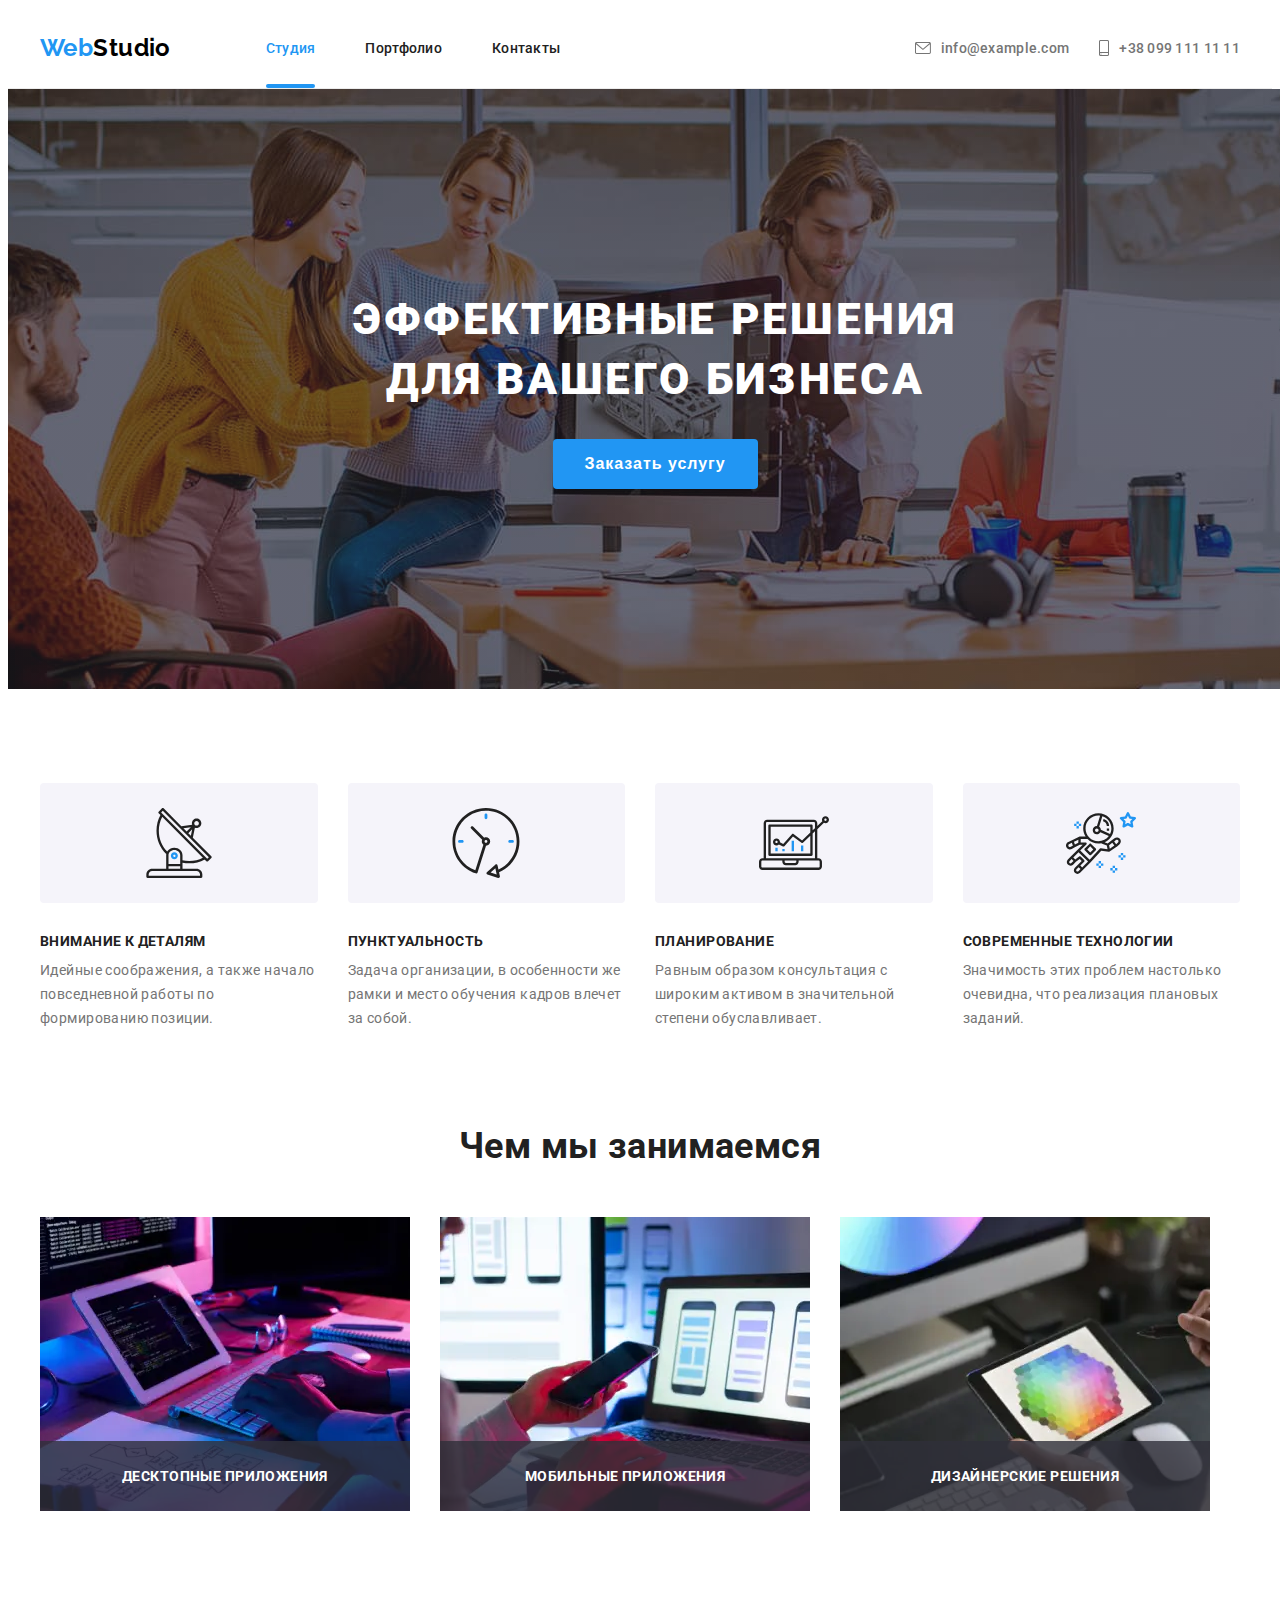
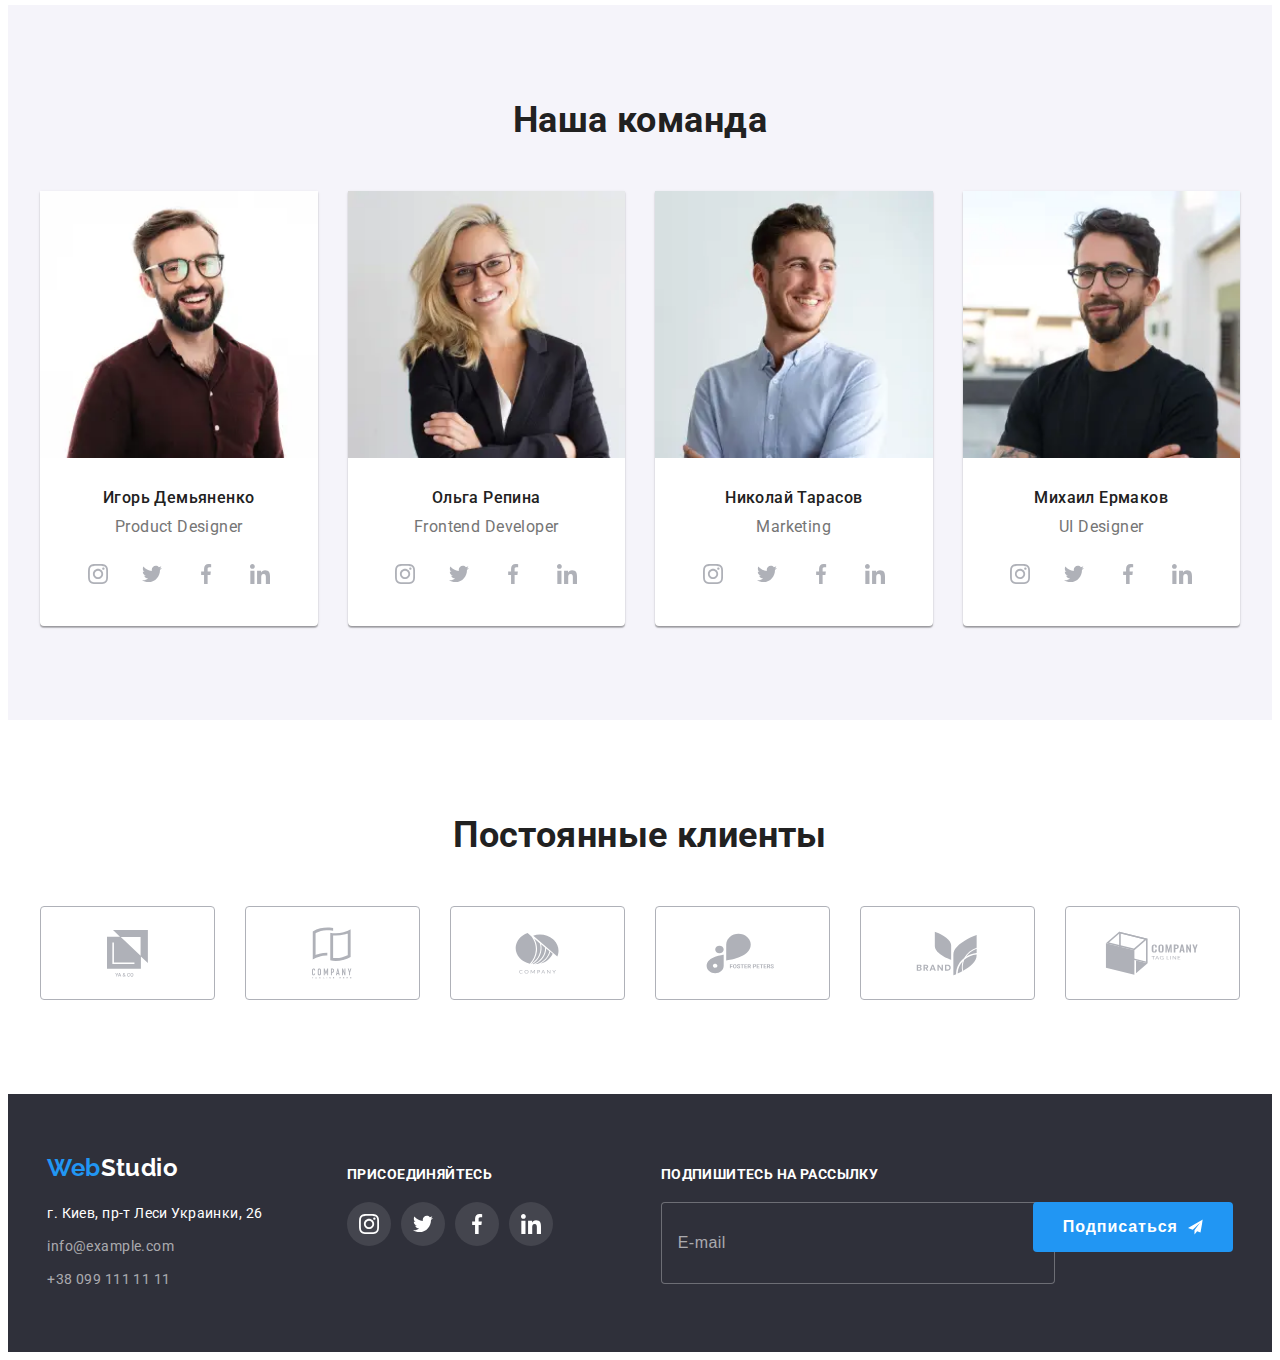
==== commit 77d70f46: "fix lighthouse" ====
--- a/index.html
+++ b/index.html
@@ -1095,6 +1095,7 @@
         <button
           class="modal__button modal__button--close"
           type="button"
+          aria-label="Кнопка закрытия модального окна"
           data-modal-close
         >
           <svg width="18" height="18">
--- a/css/main.min.css
+++ b/css/main.min.css
@@ -1 +1 @@
-:root{--temp-var: 0}body{font-family:"Roboto",sans-serif;font-style:normal;font-weight:400;font-size:14px;letter-spacing:.03em;color:#212121;background-color:#fff}img{display:block;max-width:100%;height:auto}.address__link,.our-client,.contacts__link,.site-logo,.site-navigation__link,.social-link{text-decoration:none;color:inherit;-webkit-transition:250ms cubic-bezier(0.4, 0, 0.2, 1);transition:250ms cubic-bezier(0.4, 0, 0.2, 1);-webkit-transition-property:color,fill;transition-property:color,fill}.address__link:hover,.our-client:hover,.contacts__link:hover,.site-logo:hover,.site-navigation__link:hover,.social-link:hover,.address__link:focus,.our-client:focus,.contacts__link:focus,.site-logo:focus,.site-navigation__link:focus,.social-link:focus{color:#2196f3}.address__list,.page-footer__list,.our-clients__list,.our-team__list,.whot-do__list,.our-edge__list,.contacts,.site-navigation__list,.social-contacts{list-style:none}.form-service_order__button-submit,.form-subscribe__button,.primary__button{color:#fff;background-color:#2196f3;border:none;border-radius:4px;border-color:rgba(0,0,0,0);cursor:pointer}.our-clients,.our-team,.whot-do,.our-edge{padding-top:60px;padding-bottom:60px}@media screen and (min-width: 1200px){.our-clients,.our-team,.whot-do,.our-edge{padding-top:94px;padding-bottom:94px}}.modal__title,.our-clients__title,.our-team__title,.whot-do__text,.whot-do__title{margin-top:0;margin-bottom:50px;font-weight:700;font-size:28px;line-height:1.178;text-align:center}.no-scroll{overflow:hidden}.container{margin-left:auto;margin-right:auto;padding-right:15px;padding-left:15px}@media screen and (min-width: 480px){.container{width:480px}}@media screen and (min-width: 768px){.container{width:768px}}@media screen and (min-width: 1200px){.container{width:1200px}}.visually-hidden{position:absolute;white-space:nowrap;width:1px;height:1px;overflow:hidden;border:0;padding:0;clip:rect(0 0 0 0);-webkit-clip-path:inset(50%);clip-path:inset(50%);margin:-1px}.current{color:#2196f3}.social-contacts{display:-webkit-box;display:-ms-flexbox;display:flex;-ms-flex-preferred-size:content;flex-basis:content;-webkit-box-pack:center;-ms-flex-pack:center;justify-content:center;padding-left:0}.social-contacts__item:not(:first-child){margin-left:10px}.social-link{display:-webkit-box;display:-ms-flexbox;display:flex;-webkit-box-pack:center;-ms-flex-pack:center;justify-content:center;-webkit-box-align:center;-ms-flex-align:center;align-items:center;fill:#afb1b8;-webkit-transition:250ms cubic-bezier(0.4, 0, 0.2, 1);transition:250ms cubic-bezier(0.4, 0, 0.2, 1);-webkit-transition-property:fill,background-color;transition-property:fill,background-color}.social-link:hover,.social-link:focus{fill:#fff;background-color:#2196f3}.social-link--theme-dark{fill:#fff;background-color:rgba(255,255,255,.1)}.social-link--round{width:44px;height:44px;border-radius:50%}.social-link{display:-webkit-box;display:-ms-flexbox;display:flex;-webkit-box-pack:center;-ms-flex-pack:center;justify-content:center;-webkit-box-align:center;-ms-flex-align:center;align-items:center;fill:#afb1b8;-webkit-transition:250ms cubic-bezier(0.4, 0, 0.2, 1);transition:250ms cubic-bezier(0.4, 0, 0.2, 1);-webkit-transition-property:fill,background-color;transition-property:fill,background-color}.social-link:hover,.social-link:focus{fill:#fff;background-color:#2196f3}.social-link--theme-dark{fill:#fff;background-color:rgba(255,255,255,.1)}.social-link--round{width:44px;height:44px;border-radius:50%}.page-header{position:relative;border-bottom:1px solid #ececec}.page-header__container{display:-webkit-box;display:-ms-flexbox;display:flex;-webkit-box-align:center;-ms-flex-align:center;align-items:center}@media screen and (max-width: 767px){.page-header__container{max-width:100%;-webkit-box-pack:justify;-ms-flex-pack:justify;justify-content:space-between}}.page-header__site-logo{padding-top:16px;padding-bottom:16px}@media screen and (min-width: 768px){.page-header__site-logo{padding-top:10px;padding-bottom:10px}}@media screen and (min-width: 768px){.page-header__link{display:-webkit-box;display:-ms-flexbox;display:flex;-webkit-box-align:center;-ms-flex-align:center;align-items:center;padding-top:32px;padding-bottom:32px}.page-header__link.contacts__link{padding-top:5px;padding-bottom:5px}}@media screen and (min-width: 1200px){.page-header__link.contacts__link{padding-top:32px;padding-bottom:32px}}.page-header__social-contacts{display:none}@media screen and (max-width: 767px){.page-header__social-contacts{display:-webkit-box;display:-ms-flexbox;display:flex;-ms-flex-wrap:wrap;flex-wrap:wrap;margin:0;padding:0}}.page-header__items{display:-webkit-inline-box;display:-ms-inline-flexbox;display:inline-flex}.page-header__items:not(:last-child)::after{content:"";border:1px solid rgba(33,33,33,.2);margin-left:10px}.page-header__social-link{font-weight:500;font-size:18px;line-height:1.222;letter-spacing:.02em;color:#2196f3}.page-header__social-link:hover,.page-header__social-link:focus{background-color:rgba(0,0,0,0)}@media screen and (max-width: 767px){.site-navigation{margin-bottom:20px}}@media screen and (min-width: 768px){.site-navigation{display:-webkit-box;display:-ms-flexbox;display:flex;-webkit-box-align:center;-ms-flex-align:center;align-items:center}}.site-navigation__list{margin-top:0;margin-bottom:0}@media screen and (max-width: 767px){.site-navigation__list{padding:0}}@media screen and (min-width: 768px){.site-navigation__list{display:-webkit-box;display:-ms-flexbox;display:flex;margin-left:90px;padding-left:0}}@media screen and (min-width: 1200px){.site-navigation__list{margin-left:95px}}.site-navigation__item{-webkit-box-align:center;-ms-flex-align:center;align-items:center}@media screen and (max-width: 767px){.site-navigation__item{margin-bottom:32px}.site-navigation__item:last-child{margin-bottom:0}}@media screen and (min-width: 768px){.site-navigation__item:not(:last-child){margin-right:50px}}.site-navigation__link{position:relative;display:block;font-weight:500;letter-spacing:.02em}@media screen and (max-width: 767px){.site-navigation__link{font-size:40px;line-height:1.175}}@media screen and (min-width: 768px){.site-navigation__link{font-size:14px;line-height:1.143}.site-navigation__link.current::after{content:"";position:absolute;left:0;bottom:0;width:100%;height:4px;background-color:#2196f3;border-radius:2px}}.site-logo{display:block;font-family:"Raleway",sans-serif;font-weight:700;font-size:24px;line-height:1.167;color:#2196f3}.site-logo--dark{color:#000}.site-logo--light{color:#fff}.contacts-thumb{display:-webkit-box;display:-ms-flexbox;display:flex}@media screen and (max-width: 767px){.contacts-thumb{-ms-flex-wrap:wrap;flex-wrap:wrap;-webkit-box-flex:1;-ms-flex-positive:1;flex-grow:1;-webkit-box-orient:vertical;-webkit-box-direction:normal;-ms-flex-direction:column;flex-direction:column}}.contacts{display:-webkit-inline-box;display:-ms-inline-flexbox;display:inline-flex;padding-left:0px}@media screen and (max-width: 767px){.contacts{-webkit-box-orient:vertical;-webkit-box-direction:reverse;-ms-flex-direction:column-reverse;flex-direction:column-reverse;gap:32px;margin-top:auto;margin-bottom:65px}}@media screen and (min-width: 768px){.contacts{-webkit-box-orient:vertical;-webkit-box-direction:normal;-ms-flex-direction:column;flex-direction:column;-webkit-box-pack:center;-ms-flex-pack:center;justify-content:center;-webkit-box-align:start;-ms-flex-align:start;align-items:flex-start;margin-top:0px;margin-bottom:0px}}@media screen and (min-width: 1200px){.contacts{-webkit-box-orient:unset;-webkit-box-direction:unset;-ms-flex-direction:unset;flex-direction:unset}}.contacts__item{font-weight:500;line-height:1.143;letter-spacing:.02em;color:#757575;fill:#757575}@media screen and (max-width: 767px){.contacts__item--accent{color:#2196f3}}@media screen and (max-width: 767px){.contacts__item{font-size:24px;line-height:1.167}.contacts__item:last-child{font-size:34px;line-height:1.176}}@media screen and (min-width: 1200px){.contacts__item{display:-webkit-inline-box;display:-ms-inline-flexbox;display:inline-flex}.contacts__item:not(:last-child){margin-right:30px}}.contacts__link:hover,.contacts__link:focus{color:#2196f3;fill:#2196f3}.contacts__icon{margin-right:10px}@media screen and (max-width: 767px){.contacts__icon{display:none}}.contacts__icon--envelope{width:14px;height:10px}@media screen and (min-width: 1200px){.contacts__icon--envelope{width:16px;height:12px}}.contacts__icon--smartphone{width:10px;height:14px}@media screen and (min-width: 1200px){.contacts__icon--smartphone{width:10px;height:16px}}.menu-button{display:none;margin:0;padding:0;background-color:#fff;border:0;z-index:100}.menu-button:hover,.menu-button:focus{fill:#2196f3}.menu-button .icon-close{display:none}.menu-button--is-open .icon-close{display:block}.menu-button--is-open .icon-menu{display:none}@media screen and (max-width: 767px){.menu-button{display:block}}.menu-container{display:none;z-index:10}@media screen and (max-width: 767px){.menu-container{-webkit-box-orient:vertical;-webkit-box-direction:normal;-ms-flex-direction:column;flex-direction:column;position:absolute;top:0;left:0;padding:48px 40px;width:100vw;height:95vh;background-color:#fff}.menu-container--is-open{display:-webkit-inline-box;display:-ms-inline-flexbox;display:inline-flex;-webkit-box-align:start;-ms-flex-align:start;align-items:flex-start;overflow-y:scroll}}@media screen and (min-width: 768px){.menu-container{display:-webkit-box;display:-ms-flexbox;display:flex;-webkit-box-flex:1;-ms-flex-positive:1;flex-grow:1;-webkit-box-pack:justify;-ms-flex-pack:justify;justify-content:space-between}}.primary{padding-top:0;padding-bottom:0;background-color:#c4c4c4}.primary__container{margin-top:0px;margin-bottom:0px;padding-top:118px;padding-bottom:118px;width:100%;text-align:center;background-image:-webkit-gradient(linear, left top, right top, from(rgba(47, 48, 58, 0.4)), to(rgba(47, 48, 58, 0.4))),url("../images/main-background/main-background_480.jpg");background-image:linear-gradient(to right, rgba(47, 48, 58, 0.4), rgba(47, 48, 58, 0.4)),url("../images/main-background/main-background_480.jpg");background-repeat:no-repeat;background-size:cover;background-position:center}@media(min-device-pixel-ratio: 2),(-webkit-min-device-pixel-ratio: 2),(min-resolution: 192dpi),(min-resolution: 2dppx){.primary__container{background-image:-webkit-gradient(linear, left top, right top, from(rgba(47, 48, 58, 0.4)), to(rgba(47, 48, 58, 0.4))),url("../images/main-background/main-background_480@2x.jpg");background-image:linear-gradient(to right, rgba(47, 48, 58, 0.4), rgba(47, 48, 58, 0.4)),url("../images/main-background/main-background_480@2x.jpg")}}@media screen and (min-width: 481px){.primary__container{background-image:-webkit-gradient(linear, left top, right top, from(rgba(47, 48, 58, 0.4)), to(rgba(47, 48, 58, 0.4))),url("../images/main-background/main-background_768.jpg");background-image:linear-gradient(to right, rgba(47, 48, 58, 0.4), rgba(47, 48, 58, 0.4)),url("../images/main-background/main-background_768.jpg")}}@media screen and (min-width: 481px)and (min-device-pixel-ratio: 2),screen and (min-width: 481px)and (-webkit-min-device-pixel-ratio: 2),screen and (min-width: 481px)and (min-resolution: 192dpi),screen and (min-width: 481px)and (min-resolution: 2dppx){.primary__container{background-image:-webkit-gradient(linear, left top, right top, from(rgba(47, 48, 58, 0.4)), to(rgba(47, 48, 58, 0.4))),url("../images/main-background/main-background_768@2x.jpg");background-image:linear-gradient(to right, rgba(47, 48, 58, 0.4), rgba(47, 48, 58, 0.4)),url("../images/main-background/main-background_768@2x.jpg")}}@media screen and (min-width: 769px){.primary__container{background-image:-webkit-gradient(linear, left top, right top, from(rgba(47, 48, 58, 0.4)), to(rgba(47, 48, 58, 0.4))),url("../images/main-background/main-background.jpg");background-image:linear-gradient(to right, rgba(47, 48, 58, 0.4), rgba(47, 48, 58, 0.4)),url("../images/main-background/main-background.jpg")}}@media screen and (min-width: 769px)and (min-device-pixel-ratio: 2),screen and (min-width: 769px)and (-webkit-min-device-pixel-ratio: 2),screen and (min-width: 769px)and (min-resolution: 192dpi),screen and (min-width: 769px)and (min-resolution: 2dppx){.primary__container{background-image:-webkit-gradient(linear, left top, right top, from(rgba(47, 48, 58, 0.4)), to(rgba(47, 48, 58, 0.4))),url("../images/main-background/main-background@2x.jpg");background-image:linear-gradient(to right, rgba(47, 48, 58, 0.4), rgba(47, 48, 58, 0.4)),url("../images/main-background/main-background@2x.jpg")}}@media screen and (min-width: 1200px){.primary__container{padding-top:200px;padding-bottom:200px}}.primary__title{margin-top:0;margin-bottom:30px;font-weight:900;font-size:26px;line-height:1.615;letter-spacing:.06em;text-transform:uppercase;color:#fff}@media screen and (min-width: 1200px){.primary__title{font-size:44px;line-height:1.364}}.primary__button{padding:10px 32px;font-weight:700;font-size:16px;line-height:1.875;letter-spacing:.06em;-webkit-box-shadow:0px 4px 4px rgba(0,0,0,.15);box-shadow:0px 4px 4px rgba(0,0,0,.15);-webkit-transition:background-color 250ms cubic-bezier(0.4, 0, 0.2, 1);transition:background-color 250ms cubic-bezier(0.4, 0, 0.2, 1)}.primary__button:hover,.primary__button:focus{background-color:#188ce8}.our-edge__icon-thumb{display:-webkit-box;display:-ms-flexbox;display:flex;-webkit-box-pack:center;-ms-flex-pack:center;justify-content:center;-webkit-box-align:center;-ms-flex-align:center;align-items:center;width:100%;height:120px;margin-bottom:30px;background-color:#f5f4fa;border-radius:4px}.our-edge__list{margin-top:0;margin-bottom:0;padding-left:0}@media screen and (min-width: 768px){.our-edge__list{display:-webkit-box;display:-ms-flexbox;display:flex;-ms-flex-wrap:wrap;flex-wrap:wrap;gap:30px}}@media screen and (max-width: 767px){.our-edge__item:not(:last-child){margin-bottom:30px}}@media screen and (min-width: 768px){.our-edge__item{-ms-flex-preferred-size:calc((100% - 30px)/2);flex-basis:calc((100% - 30px)/2)}}@media screen and (min-width: 1200px){.our-edge__item{-ms-flex-preferred-size:calc((100% - 90px)/4);flex-basis:calc((100% - 90px)/4)}}.our-edge__title{margin-top:0;margin-bottom:10px;font-size:inherit;line-height:1.142;text-transform:uppercase}@media screen and (max-width: 767px){.our-edge__title{text-align:center}}.our-edge__description{margin-top:0;margin-bottom:0;line-height:1.714;color:#757575}@media screen and (max-width: 1199px){.whot-do{display:none}}@media screen and (min-width: 1200px){.whot-do{padding-top:0}}.whot-do__list{display:-webkit-box;display:-ms-flexbox;display:flex;gap:30px;margin-top:0;margin-bottom:0;padding-left:0}.whot-do__thumb{position:relative}.whot-do__text{position:absolute;left:0;bottom:0;display:-webkit-box;display:-ms-flexbox;display:flex;-webkit-box-pack:center;-ms-flex-pack:center;justify-content:center;-webkit-box-align:center;-ms-flex-align:center;align-items:center;margin:0;width:100%;height:70px;font-size:inherit;line-height:1.143;text-transform:uppercase;color:#fff;background:rgba(47,48,58,.8)}.our-team{background-color:#f5f4fa}.our-team__list{margin-top:0;margin-bottom:0;padding-left:0}@media screen and (min-width: 768px){.our-team__list{display:-webkit-box;display:-ms-flexbox;display:flex;-ms-flex-wrap:wrap;flex-wrap:wrap;gap:30px}}.our-team__item{-ms-flex-preferred-size:100%;flex-basis:100%;background-color:#fff;border-radius:0px 0px 4px 4px;-webkit-box-shadow:0px 1px 3px rgba(0,0,0,.12),0px 1px 1px rgba(0,0,0,.14),0px 2px 1px rgba(0,0,0,.2);box-shadow:0px 1px 3px rgba(0,0,0,.12),0px 1px 1px rgba(0,0,0,.14),0px 2px 1px rgba(0,0,0,.2)}@media screen and (max-width: 767px){.our-team__item:not(:last-child){margin-bottom:30px}}@media screen and (min-width: 768px){.our-team__item{-ms-flex-preferred-size:calc((100% - 30px)/2);flex-basis:calc((100% - 30px)/2)}}@media screen and (min-width: 1200px){.our-team__item{-ms-flex-preferred-size:calc((100% - 90px)/4);flex-basis:calc((100% - 90px)/4)}}.team-member__description{padding:30px 32px}.team-member__title{margin-top:0;margin-bottom:10px;text-align:center;font-weight:500;font-size:16px;line-height:1.187}.team-member__position{margin-top:0;margin-bottom:16px;font-size:16px;line-height:1.187;text-align:center;color:#757575}.our-clients__list{display:-webkit-box;display:-ms-flexbox;display:flex;-ms-flex-wrap:wrap;flex-wrap:wrap;gap:30px;margin-top:0;margin-bottom:0;padding-left:0}.our-clients__item{-ms-flex-preferred-size:calc((100% - 30px)/2);flex-basis:calc((100% - 30px)/2)}@media screen and (min-width: 768px){.our-clients__item{-ms-flex-preferred-size:calc((100% - 60px)/3);flex-basis:calc((100% - 60px)/3)}}@media screen and (min-width: 1200px){.our-clients__item{-ms-flex-preferred-size:calc((100% - 150px)/6);flex-basis:calc((100% - 150px)/6)}}.our-client{display:-webkit-box;display:-ms-flexbox;display:flex;-webkit-box-pack:center;-ms-flex-pack:center;justify-content:center;-webkit-box-align:center;-ms-flex-align:center;align-items:center;height:92px;fill:#afb1b8;border:1px solid #afb1b8;border-radius:4px;-webkit-transition-property:fill,border-color;transition-property:fill,border-color}.our-client:hover,.our-client:focus{fill:#2196f3;border-color:#2196f3}.page-footer{padding-top:60px;padding-bottom:60px;background-color:#2f303a}.page-footer__list{margin-top:0;margin-bottom:0;padding-left:0}@media screen and (min-width: 768px){.page-footer__list{display:-webkit-box;display:-ms-flexbox;display:flex;-ms-flex-wrap:wrap;flex-wrap:wrap;-webkit-box-flex:3;-ms-flex-positive:3;flex-grow:3;-ms-flex-pack:distribute;justify-content:space-around}}.page-footer__site-logo{margin-bottom:20px}.page-footer__item{text-align:center}@media screen and (max-width: 767px){.page-footer__item:not(:last-child){margin-bottom:60px}}@media screen and (min-width: 768px){.page-footer__item:not(:last-child){margin-bottom:55px}}@media screen and (min-width: 1200px){.page-footer__item:not(:last-child){margin-bottom:0}.page-footer__item:not(:first-child){margin-left:70px}.page-footer__item:last-child{margin-left:93px}}.page-footer__uppertitle{margin-top:0;margin-bottom:20px;font-weight:700;line-height:1.142;text-transform:uppercase;color:#fff}@media screen and (min-width: 768px){.page-footer__uppertitle{padding-top:5px}}@media screen and (min-width: 1200px){.page-footer__uppertitle{padding-top:12px}}.address__list{margin-top:0px;margin-bottom:0px;padding-left:0px}.address__item{font-style:normal;font-size:14px;line-height:1.714;color:#fff}.address__item:not(:last-child){margin-bottom:9px}.address__link{color:rgba(255,255,255,.6)}@media screen and (min-width: 1200px){.form-subscribe{display:-webkit-inline-box;display:-ms-inline-flexbox;display:inline-flex}}.form-subscribe__label{display:block;height:50px;margin-bottom:30px}@media screen and (min-width: 480px){.form-subscribe__label{width:450px}}@media screen and (min-width: 1200px){.form-subscribe__label{width:360px;margin-bottom:0}}.form-subscribe__input{width:100%;height:100%;padding:15px 16px;color:#fff;font-size:16px;line-height:1.25;letter-spacing:.03em;background-color:#2f303a;border:1px solid rgba(255,255,255,.3);border-radius:4px}.form-subscribe__input::-webkit-input-placeholder{color:rgba(255,255,255,.6)}.form-subscribe__input::-moz-placeholder{color:rgba(255,255,255,.6)}.form-subscribe__input:-ms-input-placeholder{color:rgba(255,255,255,.6)}.form-subscribe__input::-ms-input-placeholder{color:rgba(255,255,255,.6)}.form-subscribe__input::placeholder{color:rgba(255,255,255,.6)}.form-subscribe__button{display:-webkit-inline-box;display:-ms-inline-flexbox;display:inline-flex;-webkit-box-align:center;-ms-flex-align:center;align-items:center;padding:10px 30px;width:200px;text-align:center;font-weight:700;font-size:16px;line-height:1.875;letter-spacing:.06em;fill:#fff;background-size:contain;-webkit-transition:background-color 250ms cubic-bezier(0.4, 0, 0.2, 1);transition:background-color 250ms cubic-bezier(0.4, 0, 0.2, 1)}.form-subscribe__button:hover,.form-subscribe__button:focus{background-color:#188ce8}@media screen and (min-width: 1200px){.form-subscribe__button{margin-left:12px}}.form-subscribe__icon{margin-left:10px;background-size:cover}.backdrop{position:fixed;top:0;left:0;width:100%;height:100%;background:rgba(0,0,0,.2);opacity:1;-webkit-transition:opacity 250ms cubic-bezier(0.4, 0, 0.2, 1);transition:opacity 250ms cubic-bezier(0.4, 0, 0.2, 1);z-index:1000}.backdrop--is-hidden{opacity:0;pointer-events:none}@media screen and (max-width: 767px){.backdrop{padding:94px 15px}}@-webkit-keyframes fadeOut{from{-webkit-transform:scale(1);transform:scale(1);opacity:1;border-radius:0}to{-webkit-transform:translate(300%, -100%) scale(0.4);transform:translate(300%, -100%) scale(0.4);opacity:.7;border-radius:70%;background:#000}}@keyframes fadeOut{from{-webkit-transform:scale(1);transform:scale(1);opacity:1;border-radius:0}to{-webkit-transform:translate(300%, -100%) scale(0.4);transform:translate(300%, -100%) scale(0.4);opacity:.7;border-radius:70%;background:#000}}@-webkit-keyframes fadeIn{from{-webkit-transform:translate(-300%, -100%) scale(0.4);transform:translate(-300%, -100%) scale(0.4);opacity:.7;border-radius:70%;background:#000}80%{-webkit-transform:translate(-100%, -50%) scale(0.7);transform:translate(-100%, -50%) scale(0.7);opacity:.7;border-radius:30%;background:#fff}to{-webkit-transform:scale(1);transform:scale(1);opacity:1;border-radius:0}}@keyframes fadeIn{from{-webkit-transform:translate(-300%, -100%) scale(0.4);transform:translate(-300%, -100%) scale(0.4);opacity:.7;border-radius:70%;background:#000}80%{-webkit-transform:translate(-100%, -50%) scale(0.7);transform:translate(-100%, -50%) scale(0.7);opacity:.7;border-radius:30%;background:#fff}to{-webkit-transform:scale(1);transform:scale(1);opacity:1;border-radius:0}}@media screen and (min-width: 768px){@-webkit-keyframes fadeOut{from{-webkit-transform:translate(-50%, -50%) scale(1);transform:translate(-50%, -50%) scale(1);opacity:1;border-radius:0}to{-webkit-transform:translate(300%, -100%) scale(0.4);transform:translate(300%, -100%) scale(0.4);opacity:.7;border-radius:70%;background:#000}}@keyframes fadeOut{from{-webkit-transform:translate(-50%, -50%) scale(1);transform:translate(-50%, -50%) scale(1);opacity:1;border-radius:0}to{-webkit-transform:translate(300%, -100%) scale(0.4);transform:translate(300%, -100%) scale(0.4);opacity:.7;border-radius:70%;background:#000}}@-webkit-keyframes fadeIn{from{-webkit-transform:translate(-300%, -100%) scale(0.4);transform:translate(-300%, -100%) scale(0.4);opacity:.7;border-radius:70%;background:#000}80%{-webkit-transform:translate(-100%, -50%) scale(0.7);transform:translate(-100%, -50%) scale(0.7);opacity:.7;border-radius:30%;background:#fff}to{-webkit-transform:translate(-50%, -50%) scale(1);transform:translate(-50%, -50%) scale(1);opacity:1;border-radius:0}}@keyframes fadeIn{from{-webkit-transform:translate(-300%, -100%) scale(0.4);transform:translate(-300%, -100%) scale(0.4);opacity:.7;border-radius:70%;background:#000}80%{-webkit-transform:translate(-100%, -50%) scale(0.7);transform:translate(-100%, -50%) scale(0.7);opacity:.7;border-radius:30%;background:#fff}to{-webkit-transform:translate(-50%, -50%) scale(1);transform:translate(-50%, -50%) scale(1);opacity:1;border-radius:0}}}.modal{position:relative;display:block;margin:0 auto;padding:40px;width:100%;height:100%;overflow-y:scroll;background-color:#fff;-webkit-box-shadow:0px 1px 3px rgba(0,0,0,.12),0px 1px 1px rgba(0,0,0,.14),0px 2px 1px rgba(0,0,0,.2);box-shadow:0px 1px 3px rgba(0,0,0,.12),0px 1px 1px rgba(0,0,0,.14),0px 2px 1px rgba(0,0,0,.2);border-radius:4px;-webkit-animation:fadeIn 350ms ease-in;animation:fadeIn 350ms ease-in;-webkit-animation-fill-mode:forwards;animation-fill-mode:forwards}.backdrop--is-hidden .modal{-webkit-animation:fadeOut 350ms ease-out;animation:fadeOut 350ms ease-out}@media screen and (min-width: 768px){.modal{position:absolute;top:50%;left:50%;width:450px;height:610px}}@media screen and (min-width: 1200px){.modal{width:530px;height:580px}}.modal__button{position:absolute;display:-webkit-inline-box;display:-ms-inline-flexbox;display:inline-flex;-webkit-box-pack:center;-ms-flex-pack:center;justify-content:center;-webkit-box-align:center;-ms-flex-align:center;align-items:center;padding:0;width:30px;height:30px;background-color:var(--main-light-color);border:1px solid rgba(0,0,0,.1);border-radius:50%;-webkit-transition:fill var(--main-transition-duration) var(--main-transition-timing-function);transition:fill var(--main-transition-duration) var(--main-transition-timing-function);cursor:pointer}.modal__button:hover,.modal__button:focus{fill:#2196f3}.modal__button--close{top:8px;right:8px}.modal__title{margin-bottom:12px;font-size:20px;line-height:1.15}.form-service_order--centered{text-align:center;margin-top:20px}.form-service_order--concord{display:-webkit-box;display:-ms-flexbox;display:flex;-webkit-box-pack:center;-ms-flex-pack:center;justify-content:center;-webkit-box-align:center;-ms-flex-align:center;align-items:center;margin-bottom:30px}.form-field{display:-webkit-inline-box;display:-ms-inline-flexbox;display:inline-flex;-webkit-box-align:center;-ms-flex-align:center;align-items:center;margin:0}.formfield-label{display:block;margin-bottom:10px;font-size:12px;line-height:1.167;letter-spacing:.01em;color:#757575;fill:#212121;-webkit-transition:250ms cubic-bezier(0.4, 0, 0.2, 1);transition:250ms cubic-bezier(0.4, 0, 0.2, 1);-webkit-transition-property:color,fill;transition-property:color,fill}.formfield-label.form-service_order__label--concord{display:-webkit-inline-box;display:-ms-inline-flexbox;display:inline-flex;margin:0}@media screen and (min-width: 1200px){.formfield-label.form-service_order__label--concord{font-size:14px;line-height:1.714;letter-spacing:.03em}}.formfield-input-wrap{position:relative;margin-top:5px;margin-bottom:0;height:40px}.formfield-input-wrap__icon{position:absolute;top:50%;left:12px;-webkit-transform:translateY(-50%);transform:translateY(-50%);-webkit-transition:250ms cubic-bezier(0.4, 0, 0.2, 1);transition:250ms cubic-bezier(0.4, 0, 0.2, 1);-webkit-transition-property:fill;transition-property:fill}.formfield-input:not(:-moz-placeholder-shown)+.formfield-input-wrap__icon, .formfield-textarea:not(:-moz-placeholder-shown)+.formfield-input-wrap__icon{fill:#2196f3}.formfield-input:not(:-ms-input-placeholder)+.formfield-input-wrap__icon, .formfield-textarea:not(:-ms-input-placeholder)+.formfield-input-wrap__icon{fill:#2196f3}.formfield-input:hover+.formfield-input-wrap__icon,.formfield-textarea:hover+.formfield-input-wrap__icon,.formfield-input:focus+.formfield-input-wrap__icon,.formfield-textarea:focus+.formfield-input-wrap__icon,.formfield-input:not(:placeholder-shown)+.formfield-input-wrap__icon,.formfield-textarea:not(:placeholder-shown)+.formfield-input-wrap__icon{fill:#2196f3}.formfield-input,.formfield-textarea{width:100%;height:100%;padding-left:42px;line-height:1.167;letter-spacing:.01em;border:1px solid rgba(33,33,33,.2);border-radius:4px;-webkit-transition:250ms cubic-bezier(0.4, 0, 0.2, 1);transition:250ms cubic-bezier(0.4, 0, 0.2, 1);-webkit-transition-property:color,border-color;transition-property:color,border-color}.formfield-input:hover,.formfield-textarea:hover,.formfield-input:focus,.formfield-textarea:focus{border-color:#2196f3}.formfield-textarea{display:block;margin-top:5px;padding:12px 16px;resize:none;font-size:14px;line-height:1.714}.formfield-textarea::-webkit-input-placeholder{color:rgba(117,117,117,.5)}.formfield-textarea::-moz-placeholder{color:rgba(117,117,117,.5)}.formfield-textarea:-ms-input-placeholder{color:rgba(117,117,117,.5)}.formfield-textarea::-ms-input-placeholder{color:rgba(117,117,117,.5)}.formfield-textarea::placeholder{color:rgba(117,117,117,.5)}.formfield-checkbox{color:#757575;-webkit-transition:border-color 250ms cubic-bezier(0.4, 0, 0.2, 1);transition:border-color 250ms cubic-bezier(0.4, 0, 0.2, 1)}.formfield-checkbox:hover,.formfield-checkbox:focus{border-color:#2196f3}.formfield-checkbox-icon{display:block;content:"";margin:0;margin-right:5px;width:16px;height:15px;border:2px solid #000;border-radius:2px}.formfield-checkbox:hover+.formfield-checkbox-icon,.formfield-checkbox:focus+.formfield-checkbox-icon{border-color:#2196f3}.formfield-checkbox:checked+.formfield-checkbox-icon{display:block;background-color:#2196f3;border-color:#2196f3;background-image:url("data:image/svg+xml;charset=UTF-8,%3csvg version='1.1' xmlns='http://www.w3.org/2000/svg' width='32' height='32' viewBox='0 0 32 32'%3e%3ctitle%3echeck-on%3c/title%3e%3cpath fill='%23fff' d='M8.623 16.454l-0.124-0.119-0.124 0.117-1.735 1.645 0.137 0.131 6.417 6.12 0.124-0.119 13.644-13.016-0.137-0.13-1.712-1.633-0.124 0.119-11.795 11.243-4.57-4.36z'%3e%3c/path%3e%3c/svg%3e");background-size:contain;background-origin:border-box}@media screen and (min-width: 1200px){.formfield-checkbox-icon{margin-top:3px}}.formfield-checkbox-link{margin-left:5px;font-size:12px;line-height:1.167;letter-spacing:.01em;text-decoration:underline;color:#2196f3}@media screen and (min-width: 1200px){.formfield-checkbox-link{font-size:14px;line-height:1.714;letter-spacing:.03em}}.form-service_order__button-submit{padding:10px 55px;width:200px;height:50px;text-align:center;font-size:16px;font-weight:700;line-height:1.875;letter-spacing:.06em;-webkit-box-shadow:0px 4px 4px rgba(0,0,0,.15);box-shadow:0px 4px 4px rgba(0,0,0,.15);fill:#fff;-webkit-transition:background-color 250ms cubic-bezier(0.4, 0, 0.2, 1);transition:background-color 250ms cubic-bezier(0.4, 0, 0.2, 1)}.form-service_order__button-submit:hover,.form-service_order__button-submit:focus{background-color:#188ce8}/*# sourceMappingURL=main.min.css.map */+:root{--temp-var: 0}body{font-family:"Roboto",sans-serif;font-style:normal;font-weight:400;font-size:14px;letter-spacing:.03em;color:#212121;background-color:#fff}img{display:block;max-width:100%;height:auto}.address__link,.our-client,.contacts__link,.site-logo,.site-navigation__link,.social-link{text-decoration:none;color:inherit;-webkit-transition:250ms cubic-bezier(0.4, 0, 0.2, 1);transition:250ms cubic-bezier(0.4, 0, 0.2, 1);-webkit-transition-property:color,fill;transition-property:color,fill}.address__link:hover,.our-client:hover,.contacts__link:hover,.site-logo:hover,.site-navigation__link:hover,.social-link:hover,.address__link:focus,.our-client:focus,.contacts__link:focus,.site-logo:focus,.site-navigation__link:focus,.social-link:focus{color:#2196f3}.address__list,.page-footer__list,.our-clients__list,.our-team__list,.whot-do__list,.our-edge__list,.contacts,.site-navigation__list,.social-contacts{list-style:none}.form-service_order__button-submit,.form-subscribe__button,.primary__button{color:#fff;background-color:#2196f3;border:none;border-radius:4px;border-color:rgba(0,0,0,0);cursor:pointer}.our-clients,.our-team,.whot-do,.our-edge{padding-top:60px;padding-bottom:60px}@media screen and (min-width: 1200px){.our-clients,.our-team,.whot-do,.our-edge{padding-top:94px;padding-bottom:94px}}.modal__title,.our-clients__title,.our-team__title,.whot-do__text,.whot-do__title{margin-top:0;margin-bottom:30px;font-weight:700;font-size:28px;line-height:1.178;text-align:center}@media screen and (min-width: 1200px){.modal__title,.our-clients__title,.our-team__title,.whot-do__text,.whot-do__title{margin-bottom:50px;font-size:36px;line-height:1.167}}.no-scroll{overflow:hidden}.container{margin-left:auto;margin-right:auto;padding-right:15px;padding-left:15px}@media screen and (min-width: 480px){.container{width:480px}}@media screen and (min-width: 768px){.container{width:768px}}@media screen and (min-width: 1200px){.container{width:1200px}}.visually-hidden{position:absolute;white-space:nowrap;width:1px;height:1px;overflow:hidden;border:0;padding:0;clip:rect(0 0 0 0);-webkit-clip-path:inset(50%);clip-path:inset(50%);margin:-1px}.current{color:#2196f3}.social-contacts{display:-webkit-box;display:-ms-flexbox;display:flex;-ms-flex-preferred-size:content;flex-basis:content;-webkit-box-pack:center;-ms-flex-pack:center;justify-content:center;padding-left:0}.social-contacts__item:not(:first-child){margin-left:10px}.social-link{display:-webkit-box;display:-ms-flexbox;display:flex;-webkit-box-pack:center;-ms-flex-pack:center;justify-content:center;-webkit-box-align:center;-ms-flex-align:center;align-items:center;fill:#afb1b8;-webkit-transition:250ms cubic-bezier(0.4, 0, 0.2, 1);transition:250ms cubic-bezier(0.4, 0, 0.2, 1);-webkit-transition-property:fill,background-color;transition-property:fill,background-color}.social-link:hover,.social-link:focus{fill:#fff;background-color:#2196f3}.social-link--theme-dark{fill:#fff;background-color:rgba(255,255,255,.1)}.social-link--round{width:44px;height:44px;border-radius:50%}.social-link{display:-webkit-box;display:-ms-flexbox;display:flex;-webkit-box-pack:center;-ms-flex-pack:center;justify-content:center;-webkit-box-align:center;-ms-flex-align:center;align-items:center;fill:#afb1b8;-webkit-transition:250ms cubic-bezier(0.4, 0, 0.2, 1);transition:250ms cubic-bezier(0.4, 0, 0.2, 1);-webkit-transition-property:fill,background-color;transition-property:fill,background-color}.social-link:hover,.social-link:focus{fill:#fff;background-color:#2196f3}.social-link--theme-dark{fill:#fff;background-color:rgba(255,255,255,.1)}.social-link--round{width:44px;height:44px;border-radius:50%}.page-header{position:relative;border-bottom:1px solid #ececec}.page-header__container{display:-webkit-box;display:-ms-flexbox;display:flex;-webkit-box-align:center;-ms-flex-align:center;align-items:center}@media screen and (max-width: 767px){.page-header__container{max-width:100%;-webkit-box-pack:justify;-ms-flex-pack:justify;justify-content:space-between}}.page-header__site-logo{padding-top:16px;padding-bottom:16px}@media screen and (min-width: 768px){.page-header__site-logo{padding-top:10px;padding-bottom:10px}}@media screen and (min-width: 768px){.page-header__link{display:-webkit-box;display:-ms-flexbox;display:flex;-webkit-box-align:center;-ms-flex-align:center;align-items:center;padding-top:32px;padding-bottom:32px}.page-header__link.contacts__link{padding-top:5px;padding-bottom:5px}}@media screen and (min-width: 1200px){.page-header__link.contacts__link{padding-top:32px;padding-bottom:32px}}.page-header__social-contacts{display:none}@media screen and (max-width: 767px){.page-header__social-contacts{display:-webkit-box;display:-ms-flexbox;display:flex;-ms-flex-wrap:wrap;flex-wrap:wrap;margin:0;padding:0}}.page-header__items{display:-webkit-inline-box;display:-ms-inline-flexbox;display:inline-flex}.page-header__items:not(:last-child)::after{content:"";border:1px solid rgba(33,33,33,.2);margin-left:10px}.page-header__social-link{font-weight:500;font-size:18px;line-height:1.222;letter-spacing:.02em;color:#2196f3}.page-header__social-link:hover,.page-header__social-link:focus{background-color:rgba(0,0,0,0)}@media screen and (max-width: 767px){.site-navigation{margin-bottom:20px}}@media screen and (min-width: 768px){.site-navigation{display:-webkit-box;display:-ms-flexbox;display:flex;-webkit-box-align:center;-ms-flex-align:center;align-items:center}}.site-navigation__list{margin-top:0;margin-bottom:0}@media screen and (max-width: 767px){.site-navigation__list{padding:0}}@media screen and (min-width: 768px){.site-navigation__list{display:-webkit-box;display:-ms-flexbox;display:flex;margin-left:90px;padding-left:0}}@media screen and (min-width: 1200px){.site-navigation__list{margin-left:95px}}.site-navigation__item{-webkit-box-align:center;-ms-flex-align:center;align-items:center}@media screen and (max-width: 767px){.site-navigation__item{margin-bottom:32px}.site-navigation__item:last-child{margin-bottom:0}}@media screen and (min-width: 768px){.site-navigation__item:not(:last-child){margin-right:50px}}.site-navigation__link{position:relative;display:block;font-weight:500;letter-spacing:.02em}@media screen and (max-width: 767px){.site-navigation__link{font-size:40px;line-height:1.175}}@media screen and (min-width: 768px){.site-navigation__link{font-size:14px;line-height:1.143}.site-navigation__link.current::after{content:"";position:absolute;left:0;bottom:0;width:100%;height:4px;background-color:#2196f3;border-radius:2px}}.site-logo{display:block;font-family:"Raleway",sans-serif;font-weight:700;font-size:24px;line-height:1.167;color:#2196f3}.site-logo--dark{color:#000}.site-logo--light{color:#fff}.contacts-thumb{display:-webkit-box;display:-ms-flexbox;display:flex}@media screen and (max-width: 767px){.contacts-thumb{-ms-flex-wrap:wrap;flex-wrap:wrap;-webkit-box-flex:1;-ms-flex-positive:1;flex-grow:1;-webkit-box-orient:vertical;-webkit-box-direction:normal;-ms-flex-direction:column;flex-direction:column}}.contacts{display:-webkit-inline-box;display:-ms-inline-flexbox;display:inline-flex;padding-left:0px}@media screen and (max-width: 767px){.contacts{-webkit-box-orient:vertical;-webkit-box-direction:reverse;-ms-flex-direction:column-reverse;flex-direction:column-reverse;gap:32px;margin-top:auto;margin-bottom:65px}}@media screen and (min-width: 768px){.contacts{-webkit-box-orient:vertical;-webkit-box-direction:normal;-ms-flex-direction:column;flex-direction:column;-webkit-box-pack:center;-ms-flex-pack:center;justify-content:center;-webkit-box-align:start;-ms-flex-align:start;align-items:flex-start;margin-top:0px;margin-bottom:0px}}@media screen and (min-width: 1200px){.contacts{-webkit-box-orient:unset;-webkit-box-direction:unset;-ms-flex-direction:unset;flex-direction:unset}}.contacts__item{font-weight:500;line-height:1.143;letter-spacing:.02em;color:#757575;fill:#757575}@media screen and (max-width: 767px){.contacts__item--accent{color:#2196f3}}@media screen and (max-width: 767px){.contacts__item{font-size:24px;line-height:1.167}.contacts__item:last-child{font-size:34px;line-height:1.176}}@media screen and (min-width: 1200px){.contacts__item{display:-webkit-inline-box;display:-ms-inline-flexbox;display:inline-flex}.contacts__item:not(:last-child){margin-right:30px}}.contacts__link:hover,.contacts__link:focus{color:#2196f3;fill:#2196f3}.contacts__icon{margin-right:10px}@media screen and (max-width: 767px){.contacts__icon{display:none}}.contacts__icon--envelope{width:14px;height:10px}@media screen and (min-width: 1200px){.contacts__icon--envelope{width:16px;height:12px}}.contacts__icon--smartphone{width:10px;height:14px}@media screen and (min-width: 1200px){.contacts__icon--smartphone{width:10px;height:16px}}.menu-button{display:none;margin:0;padding:0;background-color:#fff;border:0;z-index:100}.menu-button:hover,.menu-button:focus{fill:#2196f3}.menu-button .icon-close{display:none}.menu-button--is-open .icon-close{display:block}.menu-button--is-open .icon-menu{display:none}@media screen and (max-width: 767px){.menu-button{display:block}}.menu-container{display:none;z-index:10}@media screen and (max-width: 767px){.menu-container{-webkit-box-orient:vertical;-webkit-box-direction:normal;-ms-flex-direction:column;flex-direction:column;position:absolute;top:0;left:0;padding:48px 40px;width:100vw;height:100vh;background-color:#fff}.menu-container--is-open{display:-webkit-inline-box;display:-ms-inline-flexbox;display:inline-flex;-webkit-box-align:start;-ms-flex-align:start;align-items:flex-start;overflow-y:scroll}}@media screen and (min-width: 768px){.menu-container{display:-webkit-box;display:-ms-flexbox;display:flex;-webkit-box-flex:1;-ms-flex-positive:1;flex-grow:1;-webkit-box-pack:justify;-ms-flex-pack:justify;justify-content:space-between}}.primary{padding-top:0;padding-bottom:0;background-color:#c4c4c4}.primary__container{margin-top:0px;margin-bottom:0px;padding-top:118px;padding-bottom:118px;width:100%;text-align:center;background-image:-webkit-gradient(linear, left top, right top, from(rgba(47, 48, 58, 0.4)), to(rgba(47, 48, 58, 0.4))),url("../images/main-background/main-background_480.jpg");background-image:linear-gradient(to right, rgba(47, 48, 58, 0.4), rgba(47, 48, 58, 0.4)),url("../images/main-background/main-background_480.jpg");background-repeat:no-repeat;background-size:cover;background-position:center}@media(min-device-pixel-ratio: 2),(-webkit-min-device-pixel-ratio: 2),(min-resolution: 192dpi),(min-resolution: 2dppx){.primary__container{background-image:-webkit-gradient(linear, left top, right top, from(rgba(47, 48, 58, 0.4)), to(rgba(47, 48, 58, 0.4))),url("../images/main-background/main-background_480@2x.jpg");background-image:linear-gradient(to right, rgba(47, 48, 58, 0.4), rgba(47, 48, 58, 0.4)),url("../images/main-background/main-background_480@2x.jpg")}}@media screen and (min-width: 481px){.primary__container{background-image:-webkit-gradient(linear, left top, right top, from(rgba(47, 48, 58, 0.4)), to(rgba(47, 48, 58, 0.4))),url("../images/main-background/main-background_768.jpg");background-image:linear-gradient(to right, rgba(47, 48, 58, 0.4), rgba(47, 48, 58, 0.4)),url("../images/main-background/main-background_768.jpg")}}@media screen and (min-width: 481px)and (min-device-pixel-ratio: 2),screen and (min-width: 481px)and (-webkit-min-device-pixel-ratio: 2),screen and (min-width: 481px)and (min-resolution: 192dpi),screen and (min-width: 481px)and (min-resolution: 2dppx){.primary__container{background-image:-webkit-gradient(linear, left top, right top, from(rgba(47, 48, 58, 0.4)), to(rgba(47, 48, 58, 0.4))),url("../images/main-background/main-background_768@2x.jpg");background-image:linear-gradient(to right, rgba(47, 48, 58, 0.4), rgba(47, 48, 58, 0.4)),url("../images/main-background/main-background_768@2x.jpg")}}@media screen and (min-width: 769px){.primary__container{background-image:-webkit-gradient(linear, left top, right top, from(rgba(47, 48, 58, 0.4)), to(rgba(47, 48, 58, 0.4))),url("../images/main-background/main-background.jpg");background-image:linear-gradient(to right, rgba(47, 48, 58, 0.4), rgba(47, 48, 58, 0.4)),url("../images/main-background/main-background.jpg")}}@media screen and (min-width: 769px)and (min-device-pixel-ratio: 2),screen and (min-width: 769px)and (-webkit-min-device-pixel-ratio: 2),screen and (min-width: 769px)and (min-resolution: 192dpi),screen and (min-width: 769px)and (min-resolution: 2dppx){.primary__container{background-image:-webkit-gradient(linear, left top, right top, from(rgba(47, 48, 58, 0.4)), to(rgba(47, 48, 58, 0.4))),url("../images/main-background/main-background@2x.jpg");background-image:linear-gradient(to right, rgba(47, 48, 58, 0.4), rgba(47, 48, 58, 0.4)),url("../images/main-background/main-background@2x.jpg")}}@media screen and (min-width: 1200px){.primary__container{padding-top:200px;padding-bottom:200px}}.primary__title{margin-top:0;margin-bottom:30px;font-weight:900;font-size:26px;line-height:1.615;letter-spacing:.06em;text-transform:uppercase;color:#fff}@media screen and (min-width: 1200px){.primary__title{font-size:44px;line-height:1.364}}.primary__button{padding:10px 32px;font-weight:700;font-size:16px;line-height:1.875;letter-spacing:.06em;-webkit-box-shadow:0px 4px 4px rgba(0,0,0,.15);box-shadow:0px 4px 4px rgba(0,0,0,.15);-webkit-transition:background-color 250ms cubic-bezier(0.4, 0, 0.2, 1);transition:background-color 250ms cubic-bezier(0.4, 0, 0.2, 1)}.primary__button:hover,.primary__button:focus{background-color:#188ce8}.our-edge__icon-thumb{display:-webkit-box;display:-ms-flexbox;display:flex;-webkit-box-pack:center;-ms-flex-pack:center;justify-content:center;-webkit-box-align:center;-ms-flex-align:center;align-items:center;width:100%;height:120px;margin-bottom:30px;background-color:#f5f4fa;border-radius:4px}.our-edge__list{margin-top:0;margin-bottom:0;padding-left:0}@media screen and (min-width: 768px){.our-edge__list{display:-webkit-box;display:-ms-flexbox;display:flex;-ms-flex-wrap:wrap;flex-wrap:wrap;gap:30px}}@media screen and (max-width: 767px){.our-edge__item:not(:last-child){margin-bottom:30px}}@media screen and (min-width: 768px){.our-edge__item{-ms-flex-preferred-size:calc((100% - 30px)/2);flex-basis:calc((100% - 30px)/2)}}@media screen and (min-width: 1200px){.our-edge__item{-ms-flex-preferred-size:calc((100% - 90px)/4);flex-basis:calc((100% - 90px)/4)}}.our-edge__title{margin-top:0;margin-bottom:10px;font-size:inherit;line-height:1.142;text-transform:uppercase}@media screen and (max-width: 767px){.our-edge__title{text-align:center}}.our-edge__description{margin-top:0;margin-bottom:0;line-height:1.714;color:#757575}@media screen and (max-width: 1199px){.whot-do{display:none}}@media screen and (min-width: 1200px){.whot-do{padding-top:0}}.whot-do__list{display:-webkit-box;display:-ms-flexbox;display:flex;gap:30px;margin-top:0;margin-bottom:0;padding-left:0}.whot-do__thumb{position:relative}.whot-do__text{position:absolute;left:0;bottom:0;display:-webkit-box;display:-ms-flexbox;display:flex;-webkit-box-pack:center;-ms-flex-pack:center;justify-content:center;-webkit-box-align:center;-ms-flex-align:center;align-items:center;margin:0;width:100%;height:70px;font-size:inherit;line-height:1.143;text-transform:uppercase;color:#fff;background:rgba(47,48,58,.8)}.our-team{background-color:#f5f4fa}.our-team__list{margin-top:0;margin-bottom:0;padding-left:0}@media screen and (min-width: 768px){.our-team__list{display:-webkit-box;display:-ms-flexbox;display:flex;-ms-flex-wrap:wrap;flex-wrap:wrap;gap:30px}}.our-team__item{-ms-flex-preferred-size:100%;flex-basis:100%;background-color:#fff;border-radius:0px 0px 4px 4px;-webkit-box-shadow:0px 1px 3px rgba(0,0,0,.12),0px 1px 1px rgba(0,0,0,.14),0px 2px 1px rgba(0,0,0,.2);box-shadow:0px 1px 3px rgba(0,0,0,.12),0px 1px 1px rgba(0,0,0,.14),0px 2px 1px rgba(0,0,0,.2)}@media screen and (max-width: 767px){.our-team__item:not(:last-child){margin-bottom:30px}}@media screen and (min-width: 768px){.our-team__item{-ms-flex-preferred-size:calc((100% - 30px)/2);flex-basis:calc((100% - 30px)/2)}}@media screen and (min-width: 1200px){.our-team__item{-ms-flex-preferred-size:calc((100% - 90px)/4);flex-basis:calc((100% - 90px)/4)}}.team-member__description{padding:30px 32px}.team-member__title{margin-top:0;margin-bottom:10px;text-align:center;font-weight:500;font-size:16px;line-height:1.187}.team-member__position{margin-top:0;margin-bottom:16px;font-size:16px;line-height:1.187;text-align:center;color:#757575}.our-clients__list{display:-webkit-box;display:-ms-flexbox;display:flex;-ms-flex-wrap:wrap;flex-wrap:wrap;gap:30px;margin-top:0;margin-bottom:0;padding-left:0}.our-clients__item{-ms-flex-preferred-size:calc((100% - 30px)/2);flex-basis:calc((100% - 30px)/2)}@media screen and (min-width: 768px){.our-clients__item{-ms-flex-preferred-size:calc((100% - 60px)/3);flex-basis:calc((100% - 60px)/3)}}@media screen and (min-width: 1200px){.our-clients__item{-ms-flex-preferred-size:calc((100% - 150px)/6);flex-basis:calc((100% - 150px)/6)}}.our-client{display:-webkit-box;display:-ms-flexbox;display:flex;-webkit-box-pack:center;-ms-flex-pack:center;justify-content:center;-webkit-box-align:center;-ms-flex-align:center;align-items:center;height:92px;fill:#afb1b8;border:1px solid #afb1b8;border-radius:4px;-webkit-transition-property:fill,border-color;transition-property:fill,border-color}.our-client:hover,.our-client:focus{fill:#2196f3;border-color:#2196f3}.page-footer{padding-top:60px;padding-bottom:60px;background-color:#2f303a}.page-footer__list{margin-top:0;margin-bottom:0;padding-left:0}@media screen and (min-width: 768px){.page-footer__list{display:-webkit-box;display:-ms-flexbox;display:flex;-ms-flex-wrap:wrap;flex-wrap:wrap;-webkit-box-flex:3;-ms-flex-positive:3;flex-grow:3;-ms-flex-pack:distribute;justify-content:space-around}}.page-footer__site-logo{margin-bottom:20px}.page-footer__item{text-align:center}@media screen and (max-width: 767px){.page-footer__item:not(:last-child){margin-bottom:60px}}@media screen and (min-width: 768px){.page-footer__item:not(:last-child){margin-bottom:55px}}@media screen and (min-width: 1200px){.page-footer__item{text-align:unset}.page-footer__item:not(:last-child){margin-bottom:0}.page-footer__item:not(:first-child){margin-left:70px}.page-footer__item:last-child{margin-left:93px}}.page-footer__uppertitle{margin-top:0;margin-bottom:20px;font-weight:700;line-height:1.142;text-transform:uppercase;color:#fff}@media screen and (min-width: 768px){.page-footer__uppertitle{padding-top:5px}}@media screen and (min-width: 1200px){.page-footer__uppertitle{padding-top:12px}}.address__list{margin-top:0px;margin-bottom:0px;padding-left:0px}.address__item{font-style:normal;font-size:14px;line-height:1.714;color:#fff}.address__item:not(:last-child){margin-bottom:9px}.address__link{color:rgba(255,255,255,.6)}@media screen and (min-width: 1200px){.form-subscribe{display:-webkit-inline-box;display:-ms-inline-flexbox;display:inline-flex}}.form-subscribe__label{display:block;height:50px;margin-bottom:30px}@media screen and (min-width: 480px){.form-subscribe__label{width:450px}}@media screen and (min-width: 1200px){.form-subscribe__label{width:360px;margin-bottom:0}}.form-subscribe__input{width:100%;height:100%;padding:15px 16px;color:#fff;font-size:16px;line-height:1.25;letter-spacing:.03em;background-color:#2f303a;border:1px solid rgba(255,255,255,.3);border-radius:4px}.form-subscribe__input::-webkit-input-placeholder{color:rgba(255,255,255,.6)}.form-subscribe__input::-moz-placeholder{color:rgba(255,255,255,.6)}.form-subscribe__input:-ms-input-placeholder{color:rgba(255,255,255,.6)}.form-subscribe__input::-ms-input-placeholder{color:rgba(255,255,255,.6)}.form-subscribe__input::placeholder{color:rgba(255,255,255,.6)}.form-subscribe__button{display:-webkit-inline-box;display:-ms-inline-flexbox;display:inline-flex;-webkit-box-align:center;-ms-flex-align:center;align-items:center;padding:10px 30px;width:200px;text-align:center;font-weight:700;font-size:16px;line-height:1.875;letter-spacing:.06em;fill:#fff;background-size:contain;-webkit-transition:background-color 250ms cubic-bezier(0.4, 0, 0.2, 1);transition:background-color 250ms cubic-bezier(0.4, 0, 0.2, 1)}.form-subscribe__button:hover,.form-subscribe__button:focus{background-color:#188ce8}@media screen and (min-width: 1200px){.form-subscribe__button{margin-left:12px}}.form-subscribe__icon{margin-left:10px;background-size:cover}.backdrop{position:fixed;top:0;left:0;width:100%;height:100%;background:rgba(0,0,0,.2);opacity:1;-webkit-transition:opacity 250ms cubic-bezier(0.4, 0, 0.2, 1);transition:opacity 250ms cubic-bezier(0.4, 0, 0.2, 1);z-index:1000}.backdrop--is-hidden{opacity:0;pointer-events:none}@media screen and (max-width: 767px){.backdrop{padding:94px 15px}}@-webkit-keyframes fadeOut{from{-webkit-transform:translate(-50%, -50%) scale(1);transform:translate(-50%, -50%) scale(1);opacity:1;border-radius:4px}to{-webkit-transform:translate(300%, -100%) scale(0.4);transform:translate(300%, -100%) scale(0.4);opacity:.7;border-radius:70%;background:#000}}@keyframes fadeOut{from{-webkit-transform:translate(-50%, -50%) scale(1);transform:translate(-50%, -50%) scale(1);opacity:1;border-radius:4px}to{-webkit-transform:translate(300%, -100%) scale(0.4);transform:translate(300%, -100%) scale(0.4);opacity:.7;border-radius:70%;background:#000}}@-webkit-keyframes fadeIn{from{-webkit-transform:translate(-300%, -100%) scale(0.4);transform:translate(-300%, -100%) scale(0.4);opacity:.7;border-radius:70%;background:#000}80%{-webkit-transform:translate(-100%, -50%) scale(0.7);transform:translate(-100%, -50%) scale(0.7);opacity:.7;border-radius:30%;background:#fff}to{-webkit-transform:translate(-50%, -50%) scale(1);transform:translate(-50%, -50%) scale(1);opacity:1;border-radius:4px}}@keyframes fadeIn{from{-webkit-transform:translate(-300%, -100%) scale(0.4);transform:translate(-300%, -100%) scale(0.4);opacity:.7;border-radius:70%;background:#000}80%{-webkit-transform:translate(-100%, -50%) scale(0.7);transform:translate(-100%, -50%) scale(0.7);opacity:.7;border-radius:30%;background:#fff}to{-webkit-transform:translate(-50%, -50%) scale(1);transform:translate(-50%, -50%) scale(1);opacity:1;border-radius:4px}}.modal{position:absolute;top:50%;left:50%;display:block;margin:0 auto;padding:40px;width:100%;max-width:450px;height:auto;max-height:95vh;overflow-y:scroll;background-color:#fff;-webkit-box-shadow:0px 1px 3px rgba(0,0,0,.12),0px 1px 1px rgba(0,0,0,.14),0px 2px 1px rgba(0,0,0,.2);box-shadow:0px 1px 3px rgba(0,0,0,.12),0px 1px 1px rgba(0,0,0,.14),0px 2px 1px rgba(0,0,0,.2);border-radius:4px;-webkit-animation:fadeIn 350ms ease-in;animation:fadeIn 350ms ease-in;-webkit-animation-fill-mode:forwards;animation-fill-mode:forwards}.backdrop--is-hidden .modal{-webkit-animation:fadeOut 350ms ease-out;animation:fadeOut 350ms ease-out}@media screen and (max-width: 767px){.modal{width:calc(100% - 30px)}}@media screen and (min-width: 1200px){.modal{max-width:530px;overflow:hidden}}.modal__button{position:absolute;display:-webkit-inline-box;display:-ms-inline-flexbox;display:inline-flex;-webkit-box-pack:center;-ms-flex-pack:center;justify-content:center;-webkit-box-align:center;-ms-flex-align:center;align-items:center;padding:0;width:30px;height:30px;background-color:var(--main-light-color);border:1px solid rgba(0,0,0,.1);border-radius:50%;-webkit-transition:fill var(--main-transition-duration) var(--main-transition-timing-function);transition:fill var(--main-transition-duration) var(--main-transition-timing-function);cursor:pointer}.modal__button:hover,.modal__button:focus{fill:#2196f3}.modal__button--close{top:8px;right:8px}.modal__title{margin-bottom:12px;font-size:20px;line-height:1.5}@media screen and (min-width: 1200px){.modal__title{line-height:1.15}}.form-service_order--centered{text-align:center;margin-top:20px}.form-service_order--concord{display:-webkit-box;display:-ms-flexbox;display:flex;-webkit-box-pack:center;-ms-flex-pack:center;justify-content:center;-webkit-box-align:center;-ms-flex-align:center;align-items:center;margin-bottom:30px}.form-field{display:-webkit-inline-box;display:-ms-inline-flexbox;display:inline-flex;-webkit-box-align:center;-ms-flex-align:center;align-items:center;margin:0}.formfield-label{display:block;margin-bottom:10px;font-size:12px;line-height:1.167;letter-spacing:.01em;color:#757575;fill:#212121;-webkit-transition:250ms cubic-bezier(0.4, 0, 0.2, 1);transition:250ms cubic-bezier(0.4, 0, 0.2, 1);-webkit-transition-property:color,fill;transition-property:color,fill}.formfield-label.form-service_order__label--concord{display:-webkit-inline-box;display:-ms-inline-flexbox;display:inline-flex;margin:0;-webkit-user-select:none;-moz-user-select:none;-ms-user-select:none;user-select:none}@media screen and (min-width: 1200px){.formfield-label.form-service_order__label--concord{font-size:14px;line-height:1.714;letter-spacing:.03em}}.formfield-input-wrap{position:relative;margin-top:5px;margin-bottom:0;height:40px}.formfield-input-wrap__icon{position:absolute;top:50%;left:12px;-webkit-transform:translateY(-50%);transform:translateY(-50%);-webkit-transition:250ms cubic-bezier(0.4, 0, 0.2, 1);transition:250ms cubic-bezier(0.4, 0, 0.2, 1);-webkit-transition-property:fill;transition-property:fill}.formfield-input:not(:-moz-placeholder-shown)+.formfield-input-wrap__icon, .formfield-textarea:not(:-moz-placeholder-shown)+.formfield-input-wrap__icon{fill:#2196f3}.formfield-input:not(:-ms-input-placeholder)+.formfield-input-wrap__icon, .formfield-textarea:not(:-ms-input-placeholder)+.formfield-input-wrap__icon{fill:#2196f3}.formfield-input:hover+.formfield-input-wrap__icon,.formfield-textarea:hover+.formfield-input-wrap__icon,.formfield-input:focus+.formfield-input-wrap__icon,.formfield-textarea:focus+.formfield-input-wrap__icon,.formfield-input:not(:placeholder-shown)+.formfield-input-wrap__icon,.formfield-textarea:not(:placeholder-shown)+.formfield-input-wrap__icon{fill:#2196f3}.formfield-input,.formfield-textarea{width:100%;height:100%;padding-left:42px;line-height:1.167;letter-spacing:.01em;border:1px solid rgba(33,33,33,.2);border-radius:4px;-webkit-transition:250ms cubic-bezier(0.4, 0, 0.2, 1);transition:250ms cubic-bezier(0.4, 0, 0.2, 1);-webkit-transition-property:color,border-color;transition-property:color,border-color}.formfield-input:hover,.formfield-textarea:hover,.formfield-input:focus,.formfield-textarea:focus{border-color:#2196f3}.formfield-textarea{display:block;margin-top:5px;padding:12px 16px;resize:none;font-size:14px;line-height:1.714}.formfield-textarea::-webkit-input-placeholder{color:rgba(117,117,117,.5)}.formfield-textarea::-moz-placeholder{color:rgba(117,117,117,.5)}.formfield-textarea:-ms-input-placeholder{color:rgba(117,117,117,.5)}.formfield-textarea::-ms-input-placeholder{color:rgba(117,117,117,.5)}.formfield-textarea::placeholder{color:rgba(117,117,117,.5)}.formfield-checkbox{color:#757575;-webkit-transition:border-color 250ms cubic-bezier(0.4, 0, 0.2, 1);transition:border-color 250ms cubic-bezier(0.4, 0, 0.2, 1)}.formfield-checkbox:hover,.formfield-checkbox:focus{border-color:#2196f3}.formfield-checkbox-icon{display:block;content:"";margin:0;margin-right:5px;width:16px;min-width:16px;height:15px;border:2px solid #000;border-radius:2px}.formfield-checkbox:hover+.formfield-checkbox-icon,.formfield-checkbox:focus+.formfield-checkbox-icon{border-color:#2196f3}.formfield-checkbox:checked+.formfield-checkbox-icon{display:block;background-color:#2196f3;border-color:#2196f3;background-image:url("data:image/svg+xml;charset=UTF-8,%3csvg version='1.1' xmlns='http://www.w3.org/2000/svg' width='32' height='32' viewBox='0 0 32 32'%3e%3ctitle%3echeck-on%3c/title%3e%3cpath fill='%23fff' d='M8.623 16.454l-0.124-0.119-0.124 0.117-1.735 1.645 0.137 0.131 6.417 6.12 0.124-0.119 13.644-13.016-0.137-0.13-1.712-1.633-0.124 0.119-11.795 11.243-4.57-4.36z'%3e%3c/path%3e%3c/svg%3e");background-size:contain;background-origin:border-box}@media screen and (min-width: 1200px){.formfield-checkbox-icon{margin-top:3px}}.formfield-checkbox-link{margin-left:5px;font-size:12px;line-height:1.167;letter-spacing:.01em;text-decoration:underline;color:#2196f3}@media screen and (min-width: 1200px){.formfield-checkbox-link{font-size:14px;line-height:1.714;letter-spacing:.03em}}.form-service_order__button-submit{padding:10px 55px;width:200px;max-width:100%;height:50px;text-align:center;font-size:16px;font-weight:700;line-height:1.875;letter-spacing:.06em;-webkit-box-shadow:0px 4px 4px rgba(0,0,0,.15);box-shadow:0px 4px 4px rgba(0,0,0,.15);fill:#fff;-webkit-transition:background-color 250ms cubic-bezier(0.4, 0, 0.2, 1);transition:background-color 250ms cubic-bezier(0.4, 0, 0.2, 1)}.form-service_order__button-submit:hover,.form-service_order__button-submit:focus{background-color:#188ce8}/*# sourceMappingURL=main.min.css.map */